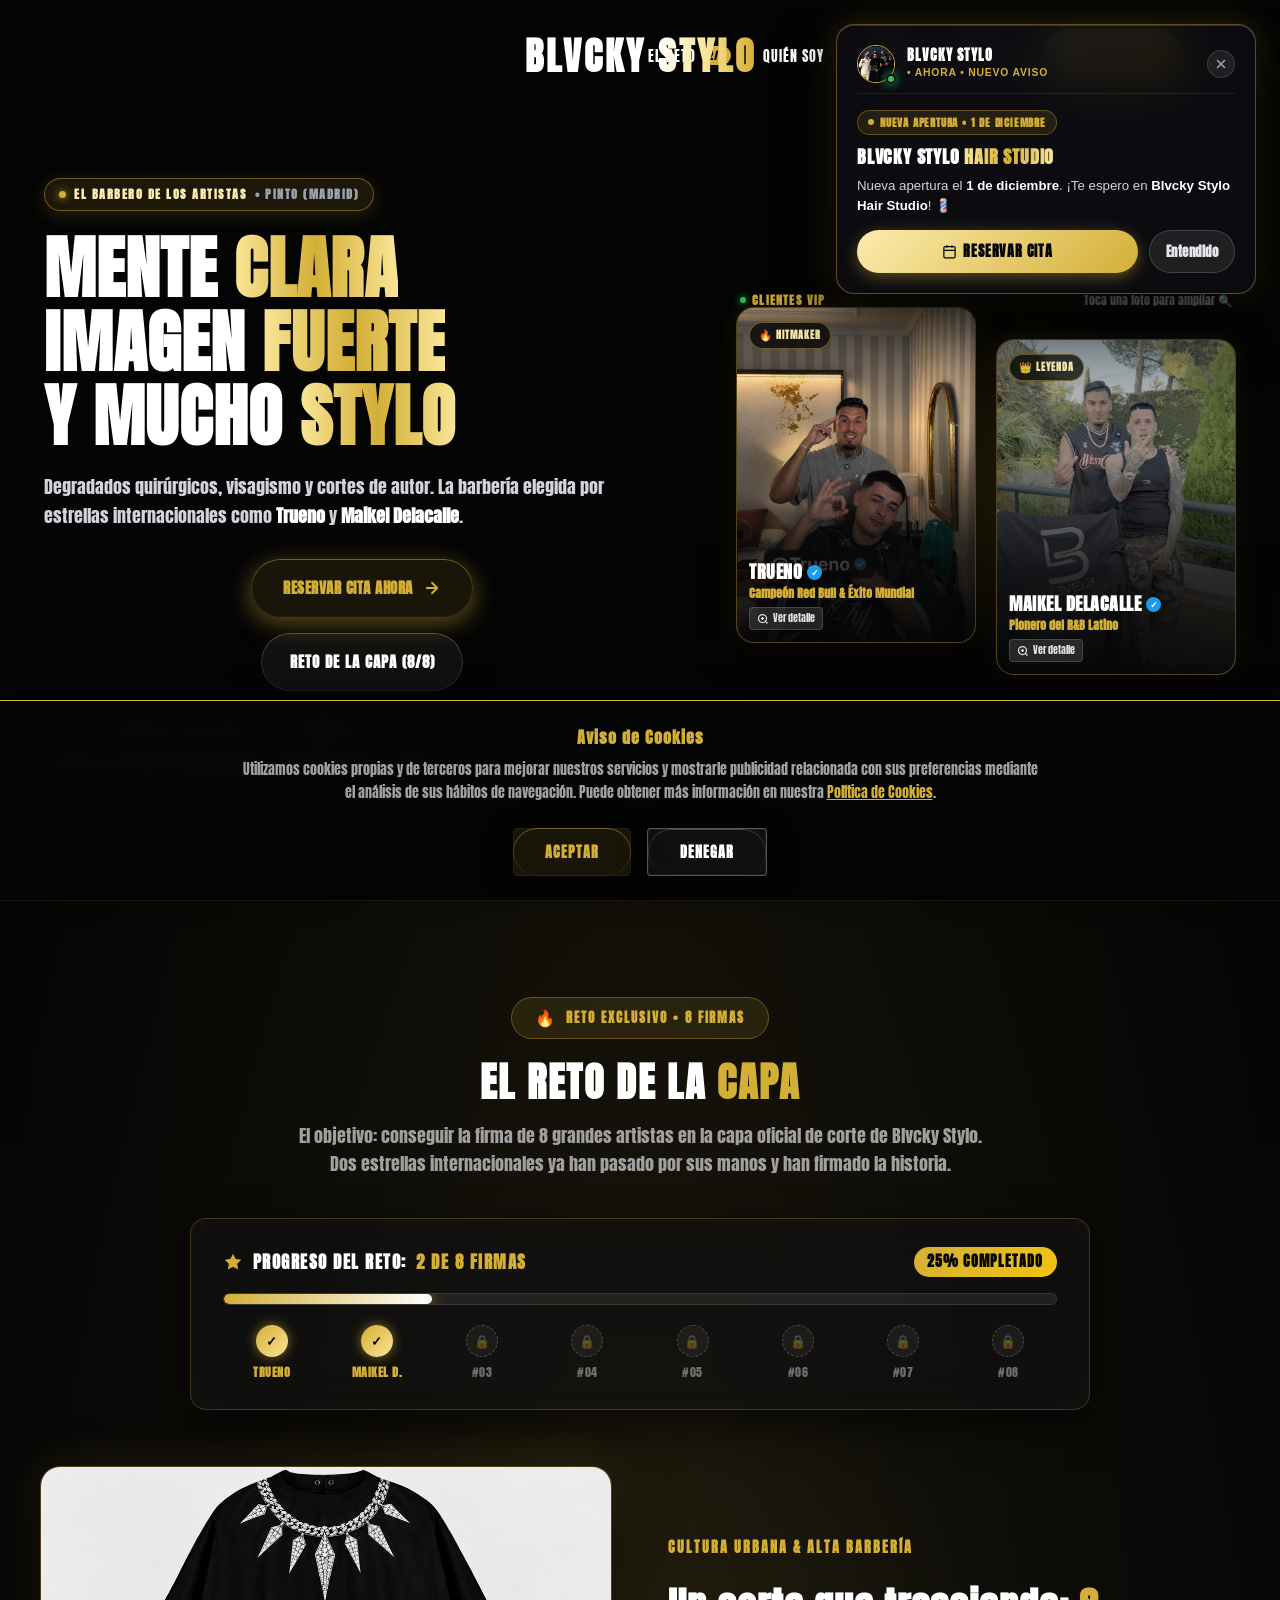
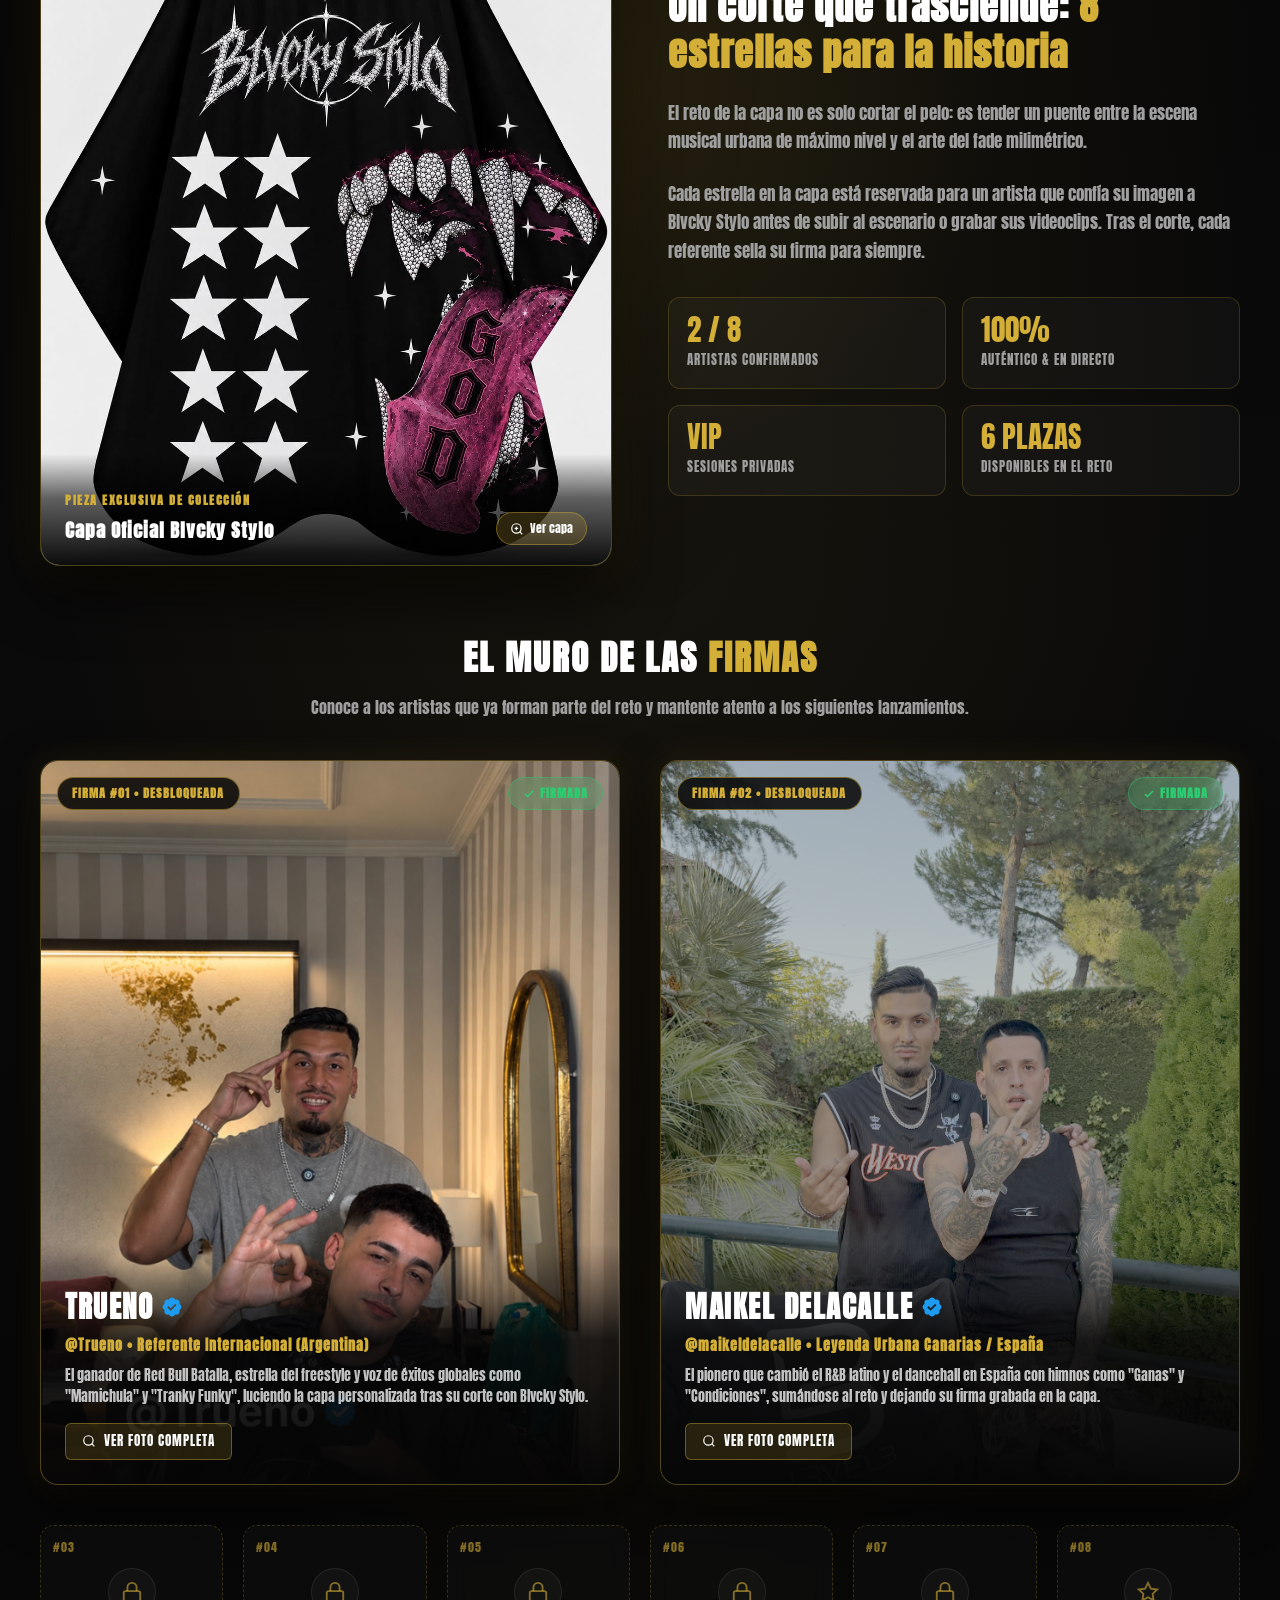
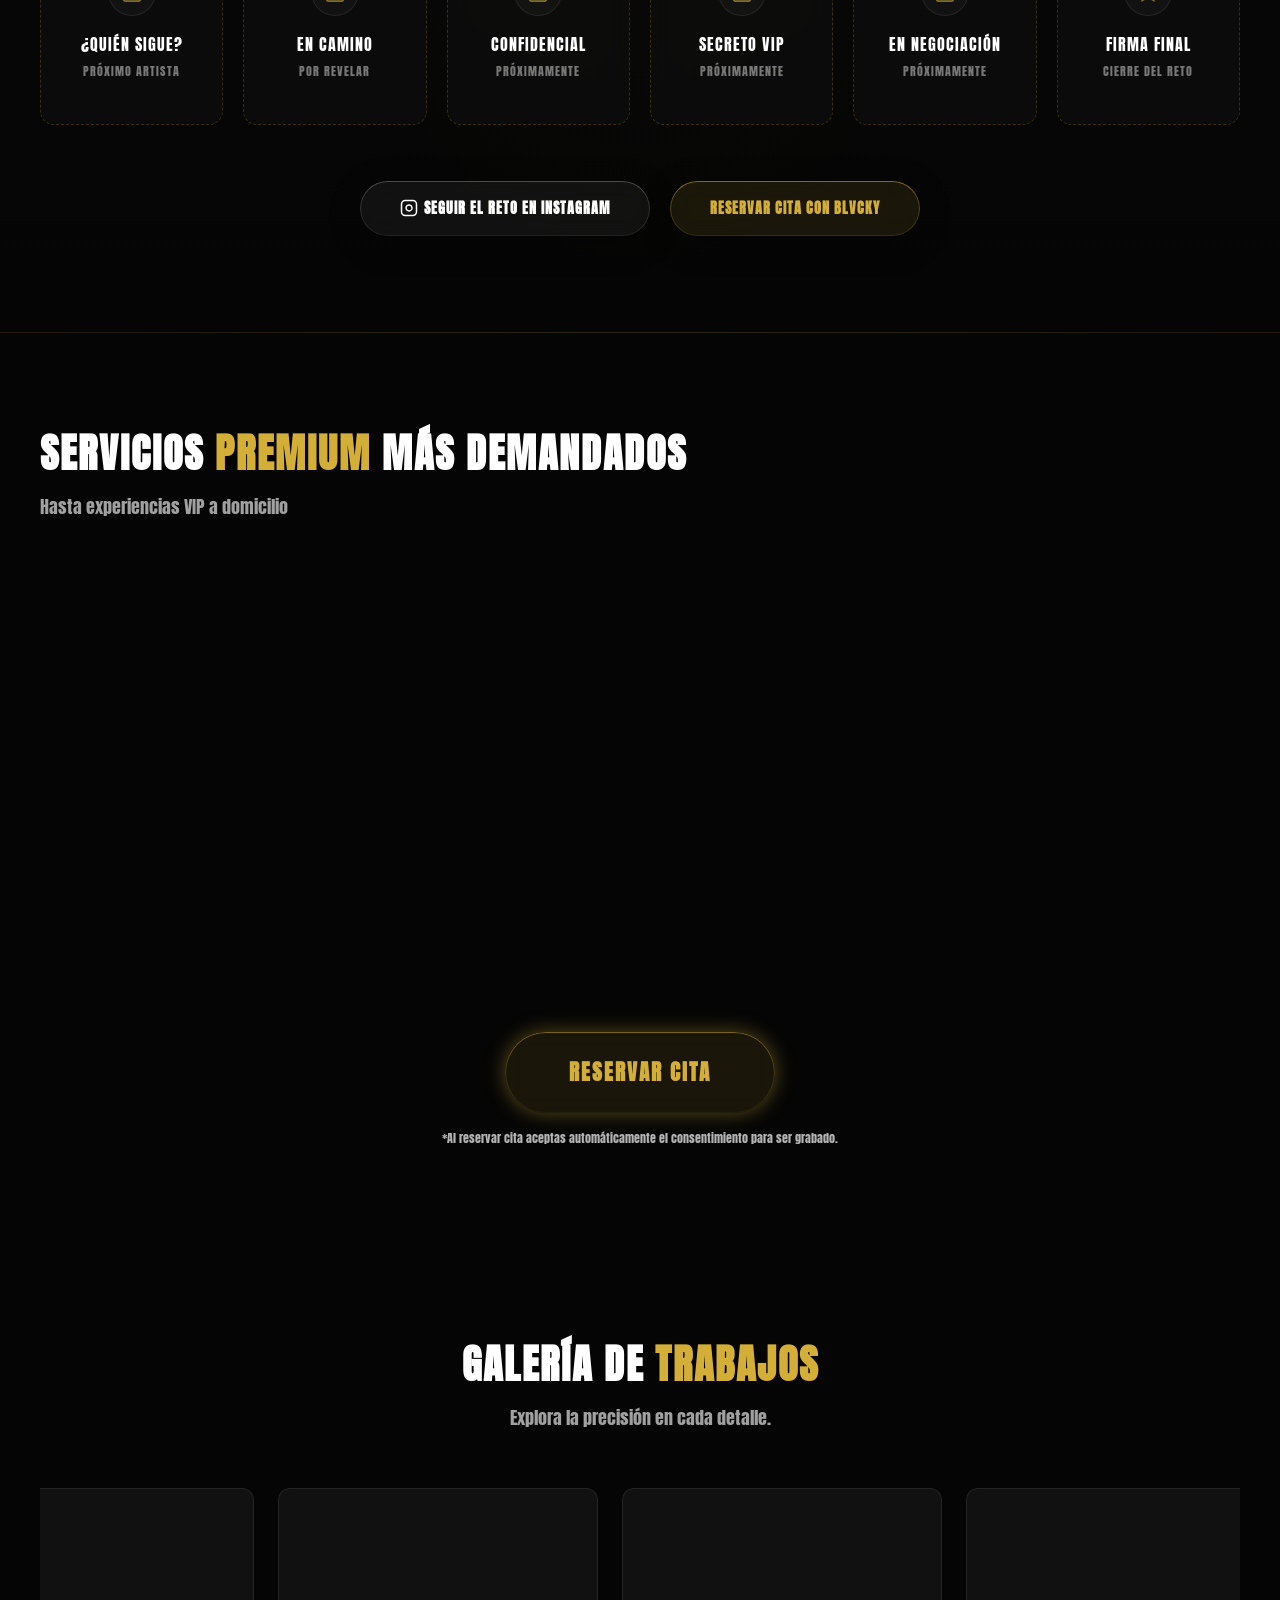
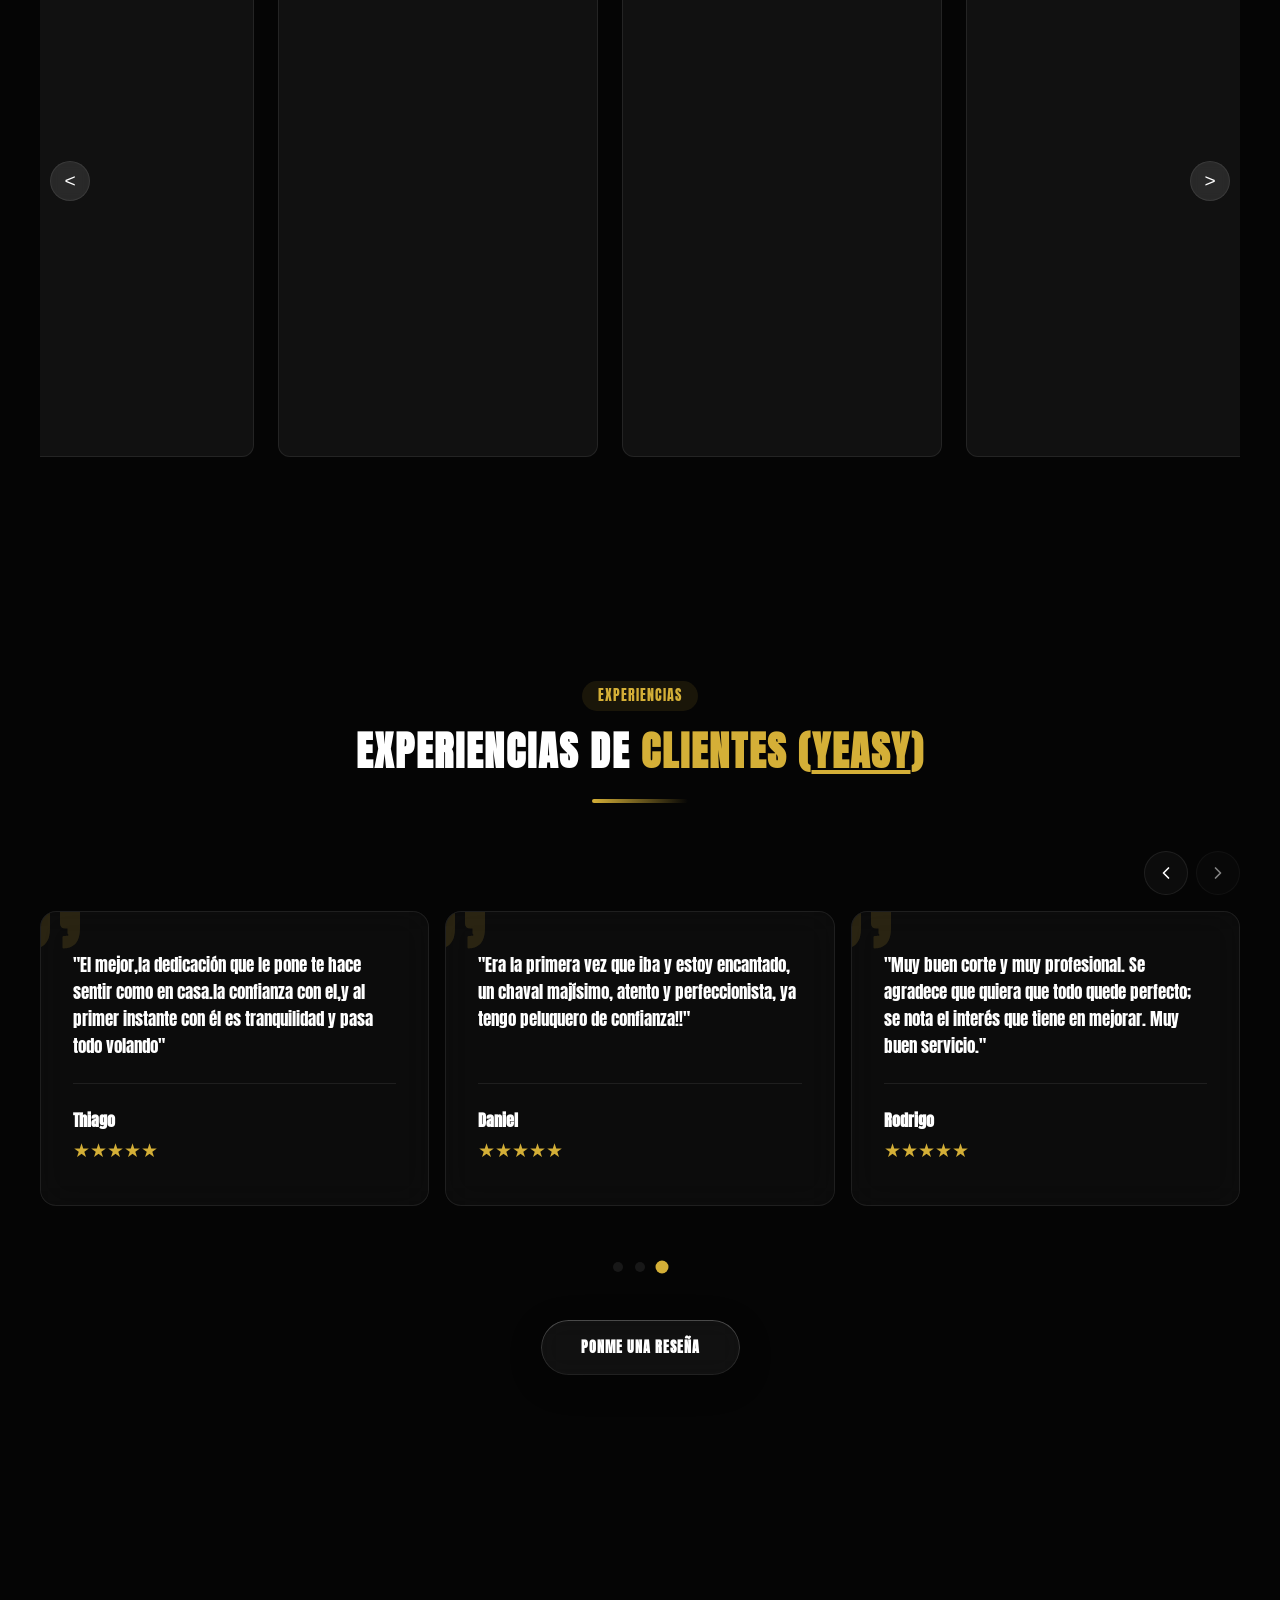
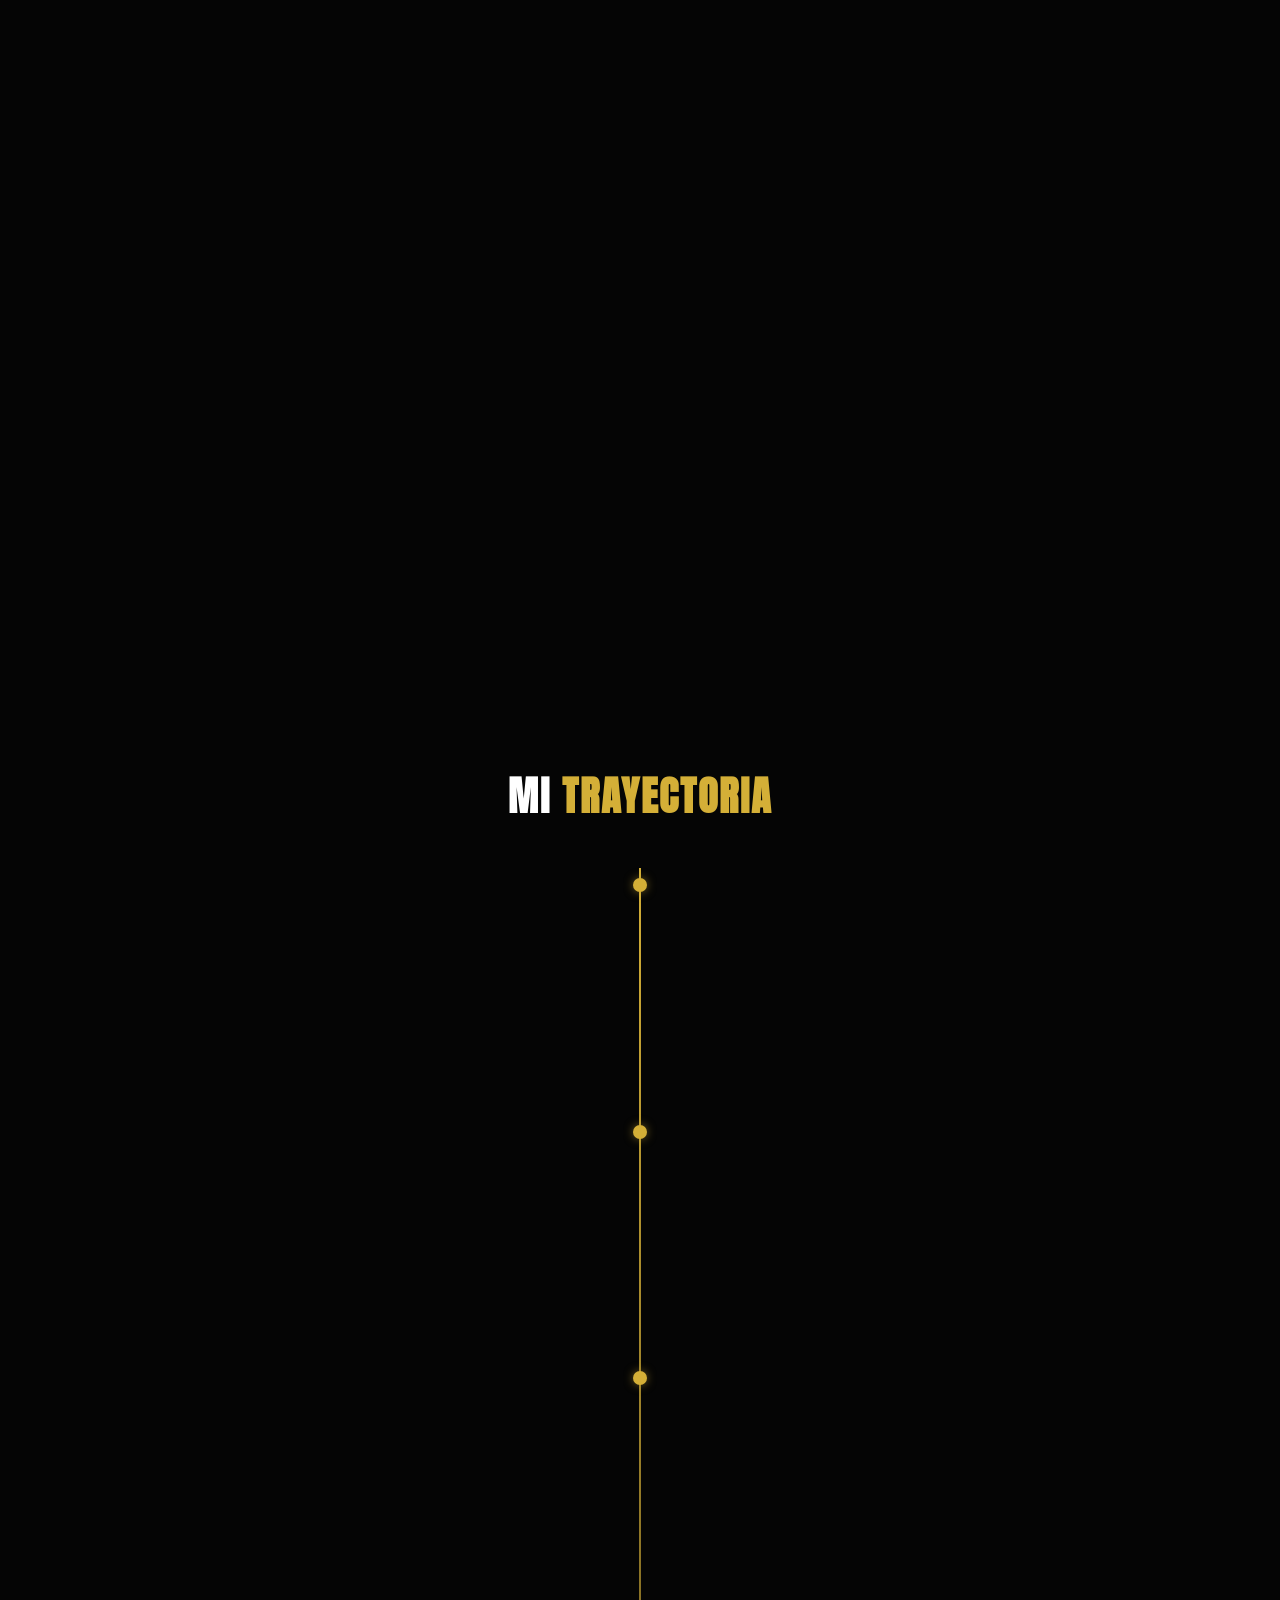
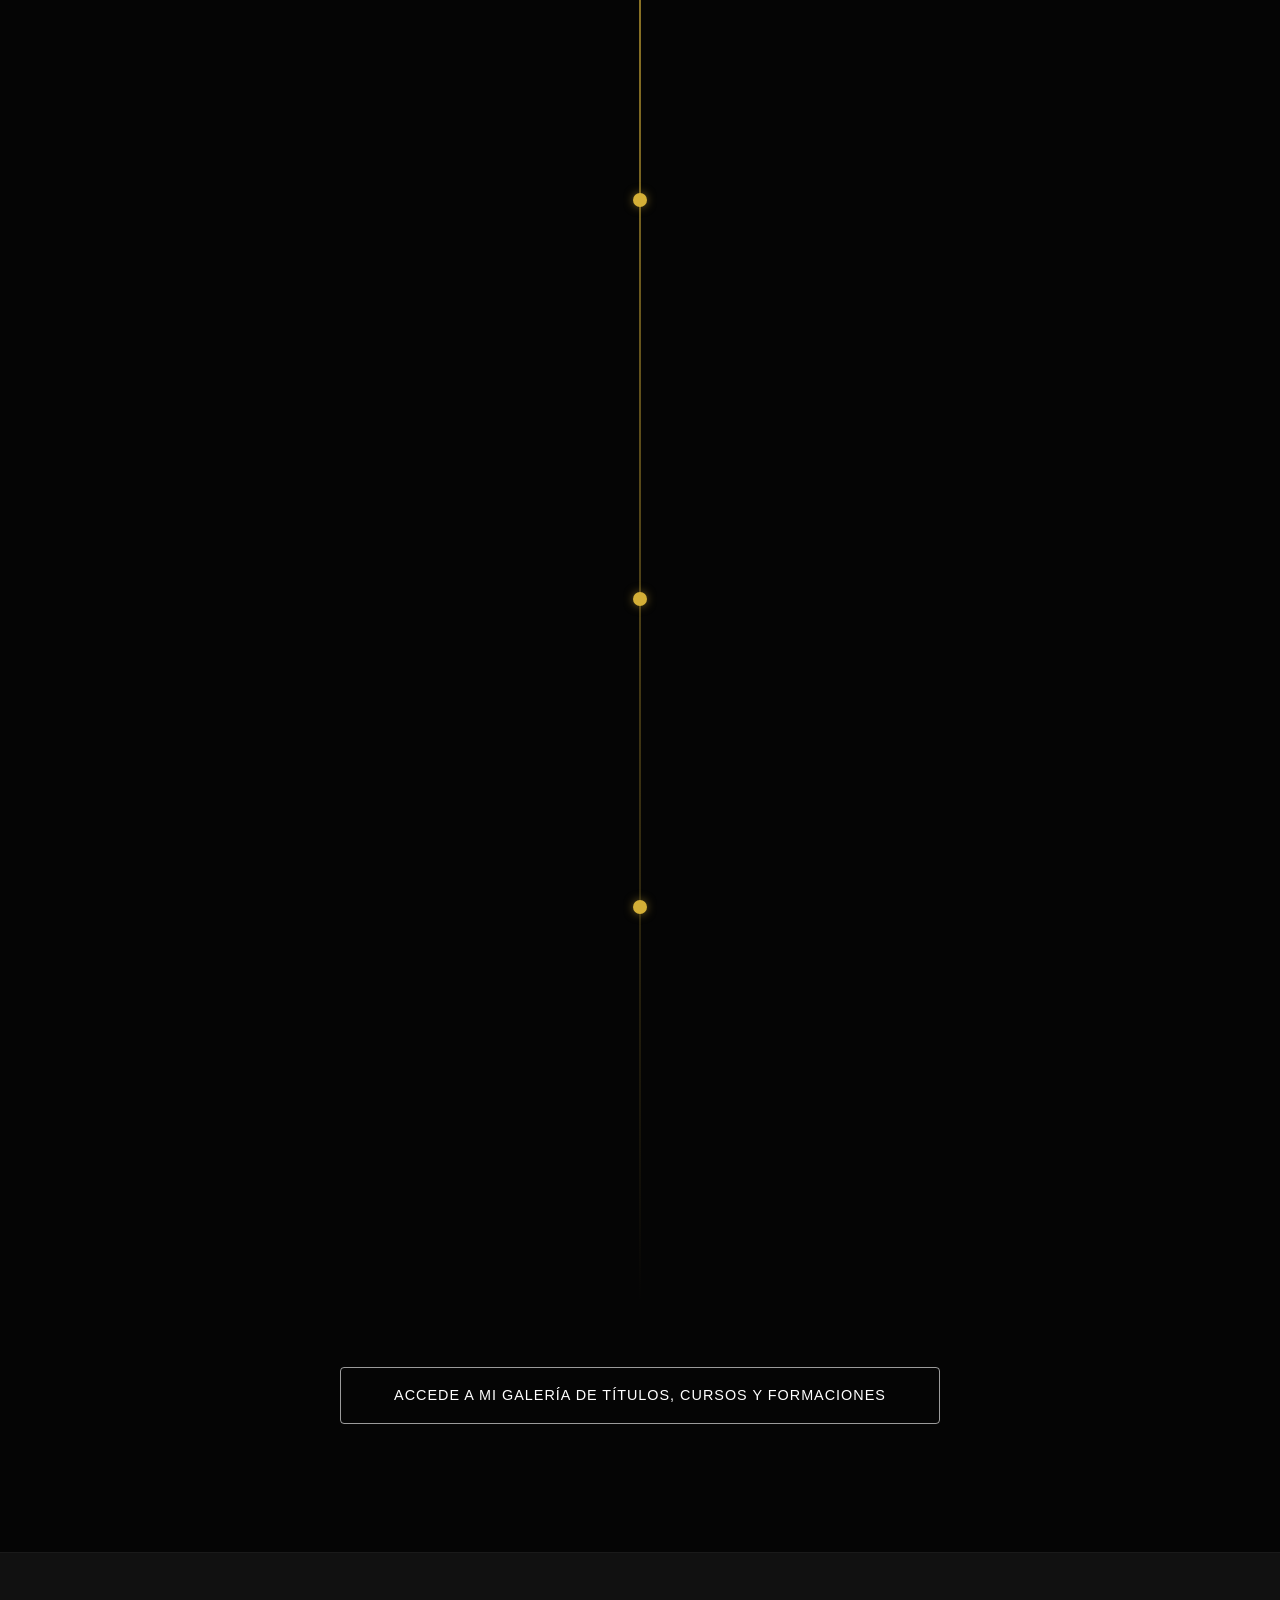
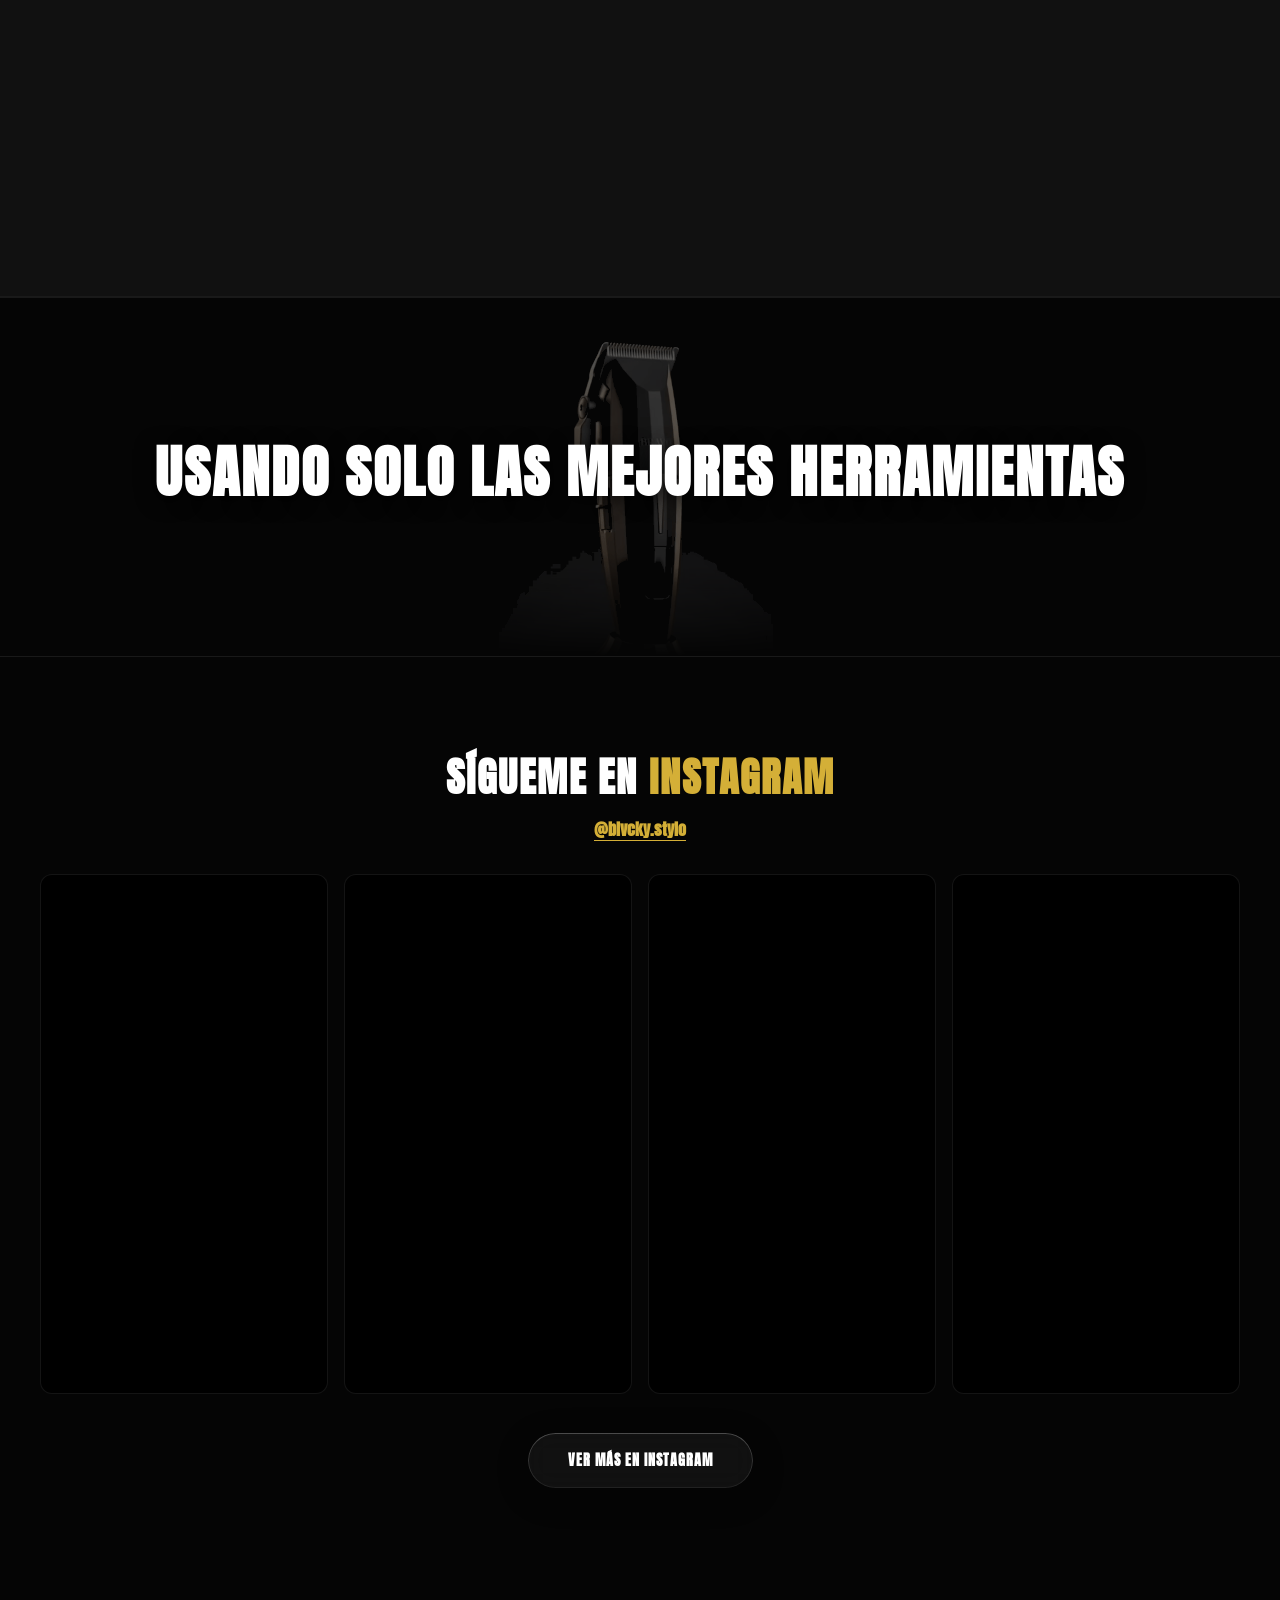
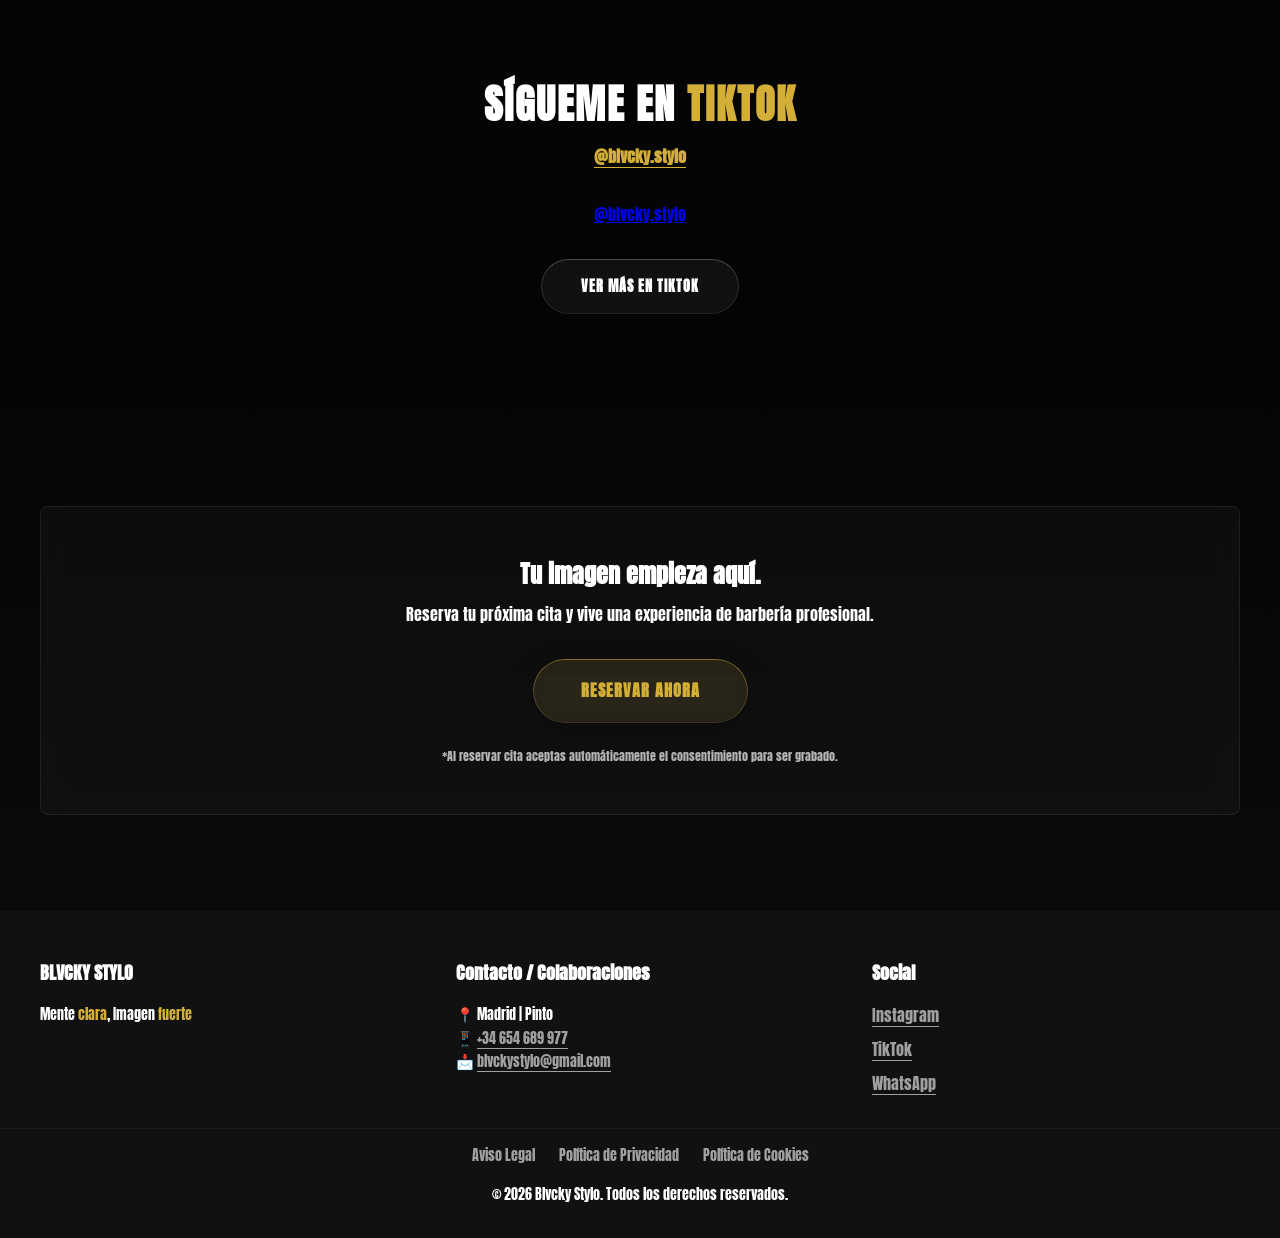
==== index.html @ ec388997 "ultmios cambios" ====
<!DOCTYPE html>
<html lang="es">

<head>
    <meta charset="UTF-8">
    <meta name="viewport" content="width=device-width, initial-scale=1.0">
    <title>Blvcky Stylo</title>
    <meta name="description"
        content="Professional barber specialized in fades, designs and modern barbering techniques. Precision, Style, Identity.">
    <!-- Google Fonts -->
    <link rel="preconnect" href="https://fonts.googleapis.com">
    <link rel="preconnect" href="https://fonts.gstatic.com" crossorigin>
    <link href="https://fonts.googleapis.com/css2?family=Anton&display=swap" rel="stylesheet">
    <link rel="stylesheet" href="assets/css/style.css?v=1.1">

    <!-- PWA Meta Tags -->
    <meta name="theme-color" content="#050505">
    <link rel="manifest" href="manifest.json">
    <link rel="apple-touch-icon" href="assets/images/portadadefinitiva.png">
</head>

<body>
    <!-- PESTAÑA DE NOTIFICACIÓN: NUEVA APERTURA BLVCKY STYLO HAIR STUDIO -->
    <aside id="aperturaNotifTab" class="apertura-notif-tab" aria-label="Aviso de nueva apertura" role="dialog">
        <div class="apertura-notif-card">
            <div class="apertura-notif-header">
                <div class="apertura-notif-brand">
                    <div class="apertura-notif-avatar-wrap">
                        <img src="assets/images/portadadefinitiva.png" alt="Blvcky Stylo" class="apertura-notif-avatar">
                        <span class="apertura-notif-status-dot"></span>
                    </div>
                    <div class="apertura-notif-sender-info">
                        <span class="apertura-notif-sender-name">BLVCKY STYLO</span>
                        <span class="apertura-notif-meta">• AHORA • NUEVO AVISO</span>
                    </div>
                </div>
                <button type="button" class="apertura-notif-close-btn" id="closeAperturaBtn" aria-label="Cerrar aviso">
                    <svg width="14" height="14" viewBox="0 0 24 24" fill="none" stroke="currentColor" stroke-width="2.5"
                        stroke-linecap="round" stroke-linejoin="round">
                        <line x1="18" y1="6" x2="6" y2="18"></line>
                        <line x1="6" y1="6" x2="18" y2="18"></line>
                    </svg>
                </button>
            </div>

            <div class="apertura-notif-body">
                <div class="apertura-notif-badge">
                    <span class="apertura-badge-dot"></span>
                    <span>NUEVA APERTURA • 1 DE DICIEMBRE</span>
                </div>
                <h3 class="apertura-notif-title">
                    BLVCKY STYLO <span class="gold-gradient-text">HAIR STUDIO</span>
                </h3>
                <p class="apertura-notif-desc">
                    Nueva apertura el <strong>1 de diciembre</strong>. ¡Te espero en <strong>Blvcky Stylo Hair Studio</strong>! 💈
                </p>
            </div>

            <div class="apertura-notif-actions">
                <a href="https://yeasy.io/commerce/52bcd32d-6062-48b1-949e-556baa88e068" target="_blank"
                    rel="noopener noreferrer" class="apertura-btn-primary">
                    <svg width="15" height="15" viewBox="0 0 24 24" fill="none" stroke="currentColor" stroke-width="2">
                        <rect x="3" y="4" width="18" height="18" rx="2" ry="2"></rect>
                        <line x1="16" y1="2" x2="16" y2="6"></line>
                        <line x1="8" y1="2" x2="8" y2="6"></line>
                        <line x1="3" y1="10" x2="21" y2="10"></line>
                    </svg>
                    <span>Reservar Cita</span>
                </a>
                <button type="button" class="apertura-btn-dismiss" id="dismissAperturaBtn">
                    Entendido
                </button>
            </div>
        </div>
    </aside>

    <!-- Botón discreto para volver a abrir la notificación si se cerró -->
    <button type="button" id="reopenAperturaBtn" class="apertura-launcher-pill"
        aria-label="Ver aviso de nueva apertura">
        <span>💈</span>
        <span>Apertura 1 Dic</span>
        <span class="ap-launcher-dot"></span>
    </button>


    <!-- PRELOADER -->
    <div id="preloader" class="preloader">
        <h1 class="preloader-text">
            <span>BLVCKY</span>
            <span class="gold-gradient-text">STYLO</span>
        </h1>
    </div>

    <!-- HEADER / NAVIGATION -->
    <header class="header">
        <div class="logo">BLVCKY <span class="white-gold-gradient-text">STYLO</span></div>
        <nav class="nav-links">
            <a href="#reto-capa" style="position: relative;">El Reto <span
                    style="font-size: 0.65rem; background: var(--gold); color: #000; padding: 2px 6px; border-radius: 10px; font-weight: 800; vertical-align: middle; margin-left: 2px;">2/8</span></a>
            <a href="#about">Quién Soy</a>
            <a href="#portfolio">Trabajos</a>
            <a href="#services">Servicios</a>
            <a href="https://yeasy.io/commerce/52bcd32d-6062-48b1-949e-556baa88e068" target="_blank"
                rel="noopener noreferrer" class="btn btn-header-reservar">Reservar</a>
        </nav>
        <button class="mobile-menu-btn" aria-label="Abrir menú">
            <span></span>
            <span></span>
        </button>
    </header>

    <!-- HERO SECTION -->
    <section class="hero" id="home">
        <!-- Background video with dark luxury vignette -->
        <div class="hero-bg">
            <video autoplay loop muted playsinline class="hero-video">
                <source src="assets/videos/reel1.mp4" type="video/mp4">
            </video>
            <div class="overlay"></div>
        </div>

        <div class="hero-content">
            <div class="hero-grid-split">
                <!-- Left Column: Copy, VIP Credibility & Actions -->
                <div class="hero-text-col">
                    <div class="hero-vip-badge fade-in-up">
                        <span class="hero-vip-dot"></span>
                        <span>EL BARBERO DE LOS ARTISTAS</span>
                        <span class="hero-vip-loc">• PINTO (MADRID)</span>
                    </div>

                    <h1 class="hero-title reveal-text">
                        MENTE <span class="gold-gradient-text">CLARA</span><br>
                        IMAGEN <span class="gold-gradient-text">FUERTE</span><br>
                        Y MUCHO <span class="gold-gradient-text">STYLO</span>
                    </h1>

                    <p class="hero-subtitle fade-in-up delay-1">
                        Degradados quirúrgicos, visagismo y cortes de autor. La barbería elegida por estrellas internacionales como <strong>Trueno</strong> y <strong>Maikel Delacalle</strong>.
                    </p>

                    <div class="hero-actions hero-split-actions fade-in-up delay-2">
                        <a href="https://yeasy.io/commerce/52bcd32d-6062-48b1-949e-556baa88e068" target="_blank"
                            rel="noopener noreferrer" class="btn btn-gold hero-btn-gold">
                            <span>Reservar Cita Ahora</span>
                            <svg width="18" height="18" viewBox="0 0 24 24" fill="none" stroke="currentColor" stroke-width="2.5" stroke-linecap="round" stroke-linejoin="round"><path d="M5 12h14M12 5l7 7-7 7"/></svg>
                        </a>
                        <a href="#reto-capa" class="btn btn-outline-white hero-btn-reto">
                            <span>Reto de la Capa (8/8)</span>
                        </a>
                    </div>

                    <div class="hero-trust-bar fade-in-up delay-3">
                        <div class="hero-trust-item">
                            <span class="hero-trust-stars">★★★★★</span>
                            <span><strong>5.0</strong> Yeasy (+500 reseñas)</span>
                        </div>
                        <span class="hero-trust-sep">•</span>
                        <div class="hero-trust-item">
                            <span class="hero-trust-icon">✂️</span>
                            <span><strong>+3.500</strong> Cortes</span>
                        </div>
                    </div>

                    <p class="consent-notice fade-in-up delay-3"
                        style="font-size: 0.72rem; opacity: 0.6; margin-top: 0.85rem; color: #fff;">
                        *Al reservar cita aceptas automáticamente el consentimiento para ser grabado.
                    </p>
                </div>

                <!-- Right Column: Visual Showcase (Trueno & Maikel Delacalle) -->
                <div class="hero-showcase-col fade-in-up delay-1">
                    <div class="hero-showcase-header">
                        <span class="hero-showcase-pill">
                            <span class="hero-live-dot"></span>
                            CLIENTES VIP
                        </span>
                        <span class="hero-showcase-hint">Toca una foto para ampliar 🔍</span>
                    </div>

                    <div class="hero-cards-grid">
                        <!-- Trueno Card -->
                        <div class="hero-celeb-card" data-lightbox-src="assets/images/truenoguapa.png"
                            data-lightbox-title="TRUENO × BLVCKY STYLO"
                            data-lightbox-sub="Corte degradado con textura para el rapero y estrella internacional Trueno.">
                            <img src="assets/images/trueno-hero.jpg" alt="Corte a Trueno por Blvcky Stylo" loading="eager" width="799" height="1200">
                            <div class="hero-celeb-overlay">
                                <div class="hero-celeb-top">
                                    <span class="hero-celeb-badge">🔥 HITMAKER</span>
                                </div>
                                <div class="hero-celeb-bottom">
                                    <div class="hero-celeb-name-row">
                                        <h3 class="hero-celeb-name">TRUENO</h3>
                                        <span class="hero-verified-icon" title="Artista Verificado">✓</span>
                                    </div>
                                    <p class="hero-celeb-tagline">Campeón Red Bull & Éxito Mundial</p>
                                    <div class="hero-celeb-zoom-hint">
                                        <svg width="12" height="12" viewBox="0 0 24 24" fill="none" stroke="currentColor" stroke-width="2.5"><circle cx="11" cy="11" r="8"></circle><line x1="21" y1="21" x2="16.65" y2="16.65"></line><line x1="11" y1="8" x2="11" y2="14"></line><line x1="8" y1="11" x2="14" y2="11"></line></svg>
                                        <span>Ver detalle</span>
                                    </div>
                                </div>
                            </div>
                        </div>

                        <!-- Maikel Delacalle Card -->
                        <div class="hero-celeb-card" data-lightbox-src="assets/images/maikel.png"
                            data-lightbox-title="MAIKEL DELACALLE × BLVCKY STYLO"
                            data-lightbox-sub="Fade quirúrgico y perfilado de barba para la leyenda urbana del R&B latino Maikel Delacalle.">
                            <img src="assets/images/maikel-hero.jpg" alt="Corte a Maikel Delacalle por Blvcky Stylo" loading="eager" width="675" height="1200">
                            <div class="hero-celeb-overlay">
                                <div class="hero-celeb-top">
                                    <span class="hero-celeb-badge">👑 LEYENDA</span>
                                </div>
                                <div class="hero-celeb-bottom">
                                    <div class="hero-celeb-name-row">
                                        <h3 class="hero-celeb-name">MAIKEL DELACALLE</h3>
                                        <span class="hero-verified-icon" title="Artista Verificado">✓</span>
                                    </div>
                                    <p class="hero-celeb-tagline">Pionero del R&B Latino</p>
                                    <div class="hero-celeb-zoom-hint">
                                        <svg width="12" height="12" viewBox="0 0 24 24" fill="none" stroke="currentColor" stroke-width="2.5"><circle cx="11" cy="11" r="8"></circle><line x1="21" y1="21" x2="16.65" y2="16.65"></line><line x1="11" y1="8" x2="11" y2="14"></line><line x1="8" y1="11" x2="14" y2="11"></line></svg>
                                        <span>Ver detalle</span>
                                    </div>
                                </div>
                            </div>
                        </div>
                    </div>
                </div>
            </div>
        </div>
    </section>

    <!-- RETO DE LA CAPA (8 FIRMAS) SECTION -->
    <section class="reto-section section-padding" id="reto-capa">
        <div class="reto-glow-bg"></div>

        <div class="container reto-container">
            <!-- Section Header -->
            <div class="section-header center scroll-reveal">
                <div class="reto-badge">
                    <span class="reto-badge-icon">🔥</span>
                    RETO EXCLUSIVO • 8 FIRMAS
                </div>
                <h2 class="section-title">EL RETO DE LA <span class="gold-text">CAPA</span></h2>
                <p class="section-subtitle">
                    El objetivo: conseguir la firma de 8 grandes artistas en la capa oficial de corte de Blvcky
                    Stylo.<br>
                    Dos estrellas internacionales ya han pasado por sus manos y han firmado la historia.
                </p>
            </div>

            <!-- Progress Tracker -->
            <div class="reto-progress-card scroll-reveal">
                <div class="reto-progress-header">
                    <h3 class="reto-progress-title">
                        <svg width="20" height="20" viewBox="0 0 24 24" fill="var(--gold)"
                            xmlns="http://www.w3.org/2000/svg">
                            <path
                                d="M12 2l3.09 6.26L22 9.27l-5 4.87 1.18 6.88L12 17.77l-6.18 3.25L7 14.14 2 9.27l6.91-1.01L12 2z" />
                        </svg>
                        PROGRESO DEL RETO: <span class="gold-text" style="font-weight: 700;">2 DE 8 FIRMAS</span>
                    </h3>
                    <span class="reto-progress-pct">25% COMPLETADO</span>
                </div>

                <div class="reto-progress-track">
                    <div class="reto-progress-fill"></div>
                </div>

                <!-- 8 Milestones row -->
                <div class="reto-milestones-row">
                    <div class="reto-milestone-node completed">
                        <div class="node-star">✓</div>
                        <span class="node-label">TRUENO</span>
                    </div>
                    <div class="reto-milestone-node completed">
                        <div class="node-star">✓</div>
                        <span class="node-label">MAIKEL D.</span>
                    </div>
                    <div class="reto-milestone-node locked">
                        <div class="node-star">🔒</div>
                        <span class="node-label">#03</span>
                    </div>
                    <div class="reto-milestone-node locked">
                        <div class="node-star">🔒</div>
                        <span class="node-label">#04</span>
                    </div>
                    <div class="reto-milestone-node locked">
                        <div class="node-star">🔒</div>
                        <span class="node-label">#05</span>
                    </div>
                    <div class="reto-milestone-node locked">
                        <div class="node-star">🔒</div>
                        <span class="node-label">#06</span>
                    </div>
                    <div class="reto-milestone-node locked">
                        <div class="node-star">🔒</div>
                        <span class="node-label">#07</span>
                    </div>
                    <div class="reto-milestone-node locked">
                        <div class="node-star">🔒</div>
                        <span class="node-label">#08</span>
                    </div>
                </div>
            </div>

            <!-- Two-Column Showcase: Cape Showcase + Story -->
            <div class="reto-showcase-row">
                <!-- Cape Showcase Card -->
                <div class="reto-cape-card scroll-reveal reveal-left" data-lightbox-src="assets/images/capablacky.jpeg"
                    data-lightbox-title="Capa Oficial Blvcky Stylo"
                    data-lightbox-sub="Diseño exclusivo con espacios para las firmas de los artistas">
                    <img src="assets/images/capablacky.jpeg" alt="Capa Oficial del Reto - Blvcky Stylo" loading="lazy">
                    <div class="reto-cape-overlay">
                        <div>
                            <span class="reto-cape-tag">Pieza Exclusiva de Colección</span>
                            <h3 class="reto-cape-title">Capa Oficial Blvcky Stylo</h3>
                        </div>
                        <span class="reto-zoom-hint">
                            <svg width="14" height="14" viewBox="0 0 24 24" fill="none" stroke="currentColor"
                                stroke-width="2">
                                <circle cx="11" cy="11" r="8"></circle>
                                <line x1="21" y1="21" x2="16.65" y2="16.65"></line>
                                <line x1="11" y1="8" x2="11" y2="14"></line>
                                <line x1="8" y1="11" x2="14" y2="11"></line>
                            </svg>
                            Ver capa
                        </span>
                    </div>
                </div>

                <!-- Story & Highlights Content -->
                <div class="reto-story-content scroll-reveal reveal-right">
                    <span class="reto-story-badge">Cultura Urbana & Alta Barbería</span>
                    <h3 class="reto-story-title">Un corte que trasciende: <span class="gold-text">8 estrellas para la
                            historia</span></h3>
                    <p class="reto-story-p">
                        El reto de la capa no es solo cortar el pelo: es tender un puente entre la escena musical urbana
                        de máximo nivel y el arte del fade milimétrico.
                    </p>
                    <p class="reto-story-p">
                        Cada estrella en la capa está reservada para un artista que confía su imagen a Blvcky Stylo
                        antes de subir al escenario o grabar sus videoclips. Tras el corte, cada referente sella su
                        firma para siempre.
                    </p>

                    <div class="reto-story-highlights">
                        <div class="reto-mini-stat">
                            <div class="reto-mini-stat-num">2 / 8</div>
                            <div class="reto-mini-stat-lbl">Artistas Confirmados</div>
                        </div>
                        <div class="reto-mini-stat">
                            <div class="reto-mini-stat-num">100%</div>
                            <div class="reto-mini-stat-lbl">Auténtico & En Directo</div>
                        </div>
                        <div class="reto-mini-stat">
                            <div class="reto-mini-stat-num">VIP</div>
                            <div class="reto-mini-stat-lbl">Sesiones Privadas</div>
                        </div>
                        <div class="reto-mini-stat">
                            <div class="reto-mini-stat-num">6 PLAZAS</div>
                            <div class="reto-mini-stat-lbl">Disponibles en el Reto</div>
                        </div>
                    </div>
                </div>
            </div>

            <!-- Wall of Signatures -->
            <div class="reto-wall-header scroll-reveal">
                <h3 class="reto-wall-title">El Muro de las <span class="gold-text">Firmas</span></h3>
                <p class="reto-wall-subtitle">Conoce a los artistas que ya forman parte del reto y mantente atento a los
                    siguientes lanzamientos.</p>
            </div>

            <!-- 2 Unlocked Artists (Featured) -->
            <div class="reto-unlocked-grid">
                <!-- Artist 1: TRUENO -->
                <div class="artist-card-unlocked scroll-reveal" data-lightbox-src="assets/images/truenoguapa.png"
                    data-lightbox-title="Trueno con Blvcky Stylo"
                    data-lightbox-sub="Firma #01 en la Capa Oficial del Reto">
                    <div class="artist-img-wrapper">
                        <img src="assets/images/truenoguapa.png" alt="Trueno con la capa de Blvcky Stylo"
                            loading="lazy">
                        <div class="artist-top-badge">Firma #01 • Desbloqueada</div>
                        <div class="artist-status-pill">
                            <svg width="12" height="12" viewBox="0 0 24 24" fill="none" stroke="currentColor"
                                stroke-width="3">
                                <polyline points="20 6 9 17 4 12"></polyline>
                            </svg>
                            FIRMADA
                        </div>
                        <div class="artist-card-info">
                            <div class="artist-name-row">
                                <h4 class="artist-name">TRUENO</h4>
                                <svg class="verified-icon" viewBox="0 0 24 24">
                                    <path
                                        d="M22.25 12c0-1.43-.88-2.67-2.19-3.34.46-1.39.2-2.9-.81-3.91s-2.52-1.27-3.91-.81c-.67-1.31-1.91-2.19-3.34-2.19s-2.67.88-3.33 2.19c-1.4-.46-2.91-.2-3.92.81s-1.26 2.52-.8 3.91c-1.31.67-2.2 1.91-2.2 3.34s.89 2.67 2.2 3.34c-.46 1.39-.21 2.9.8 3.91s2.52 1.26 3.91.81c.67 1.31 1.91 2.19 3.34 2.19s2.68-.88 3.34-2.19c1.39.45 2.9.2 3.91-.81s1.27-2.52.81-3.91c1.31-.67 2.19-1.91 2.19-3.34zm-11.71 4.2L6.8 12.46l1.41-1.42 2.33 2.33 4.99-4.99 1.41 1.42-6.4 6.4z" />
                                </svg>
                            </div>
                            <div class="artist-subtitle">@Trueno • Referente Internacional (Argentina)</div>
                            <p class="artist-desc">
                                El ganador de Red Bull Batalla, estrella del freestyle y voz de éxitos globales como
                                "Mamichula" y "Tranky Funky", luciendo la capa personalizada tras su corte con Blvcky
                                Stylo.
                            </p>
                            <span class="artist-view-btn">
                                <svg width="14" height="14" viewBox="0 0 24 24" fill="none" stroke="currentColor"
                                    stroke-width="2">
                                    <circle cx="11" cy="11" r="8"></circle>
                                    <line x1="21" y1="21" x2="16.65" y2="16.65"></line>
                                </svg>
                                Ver Foto Completa
                            </span>
                        </div>
                    </div>
                </div>

                <!-- Artist 2: MAIKEL DELACALLE -->
                <div class="artist-card-unlocked scroll-reveal delay-1" data-lightbox-src="assets/images/maikel.png"
                    data-lightbox-title="Maikel Delacalle con Blvcky Stylo"
                    data-lightbox-sub="Firma #02 en la Capa Oficial del Reto">
                    <div class="artist-img-wrapper">
                        <img src="assets/images/maikel.png" alt="Maikel Delacalle con Blvcky Stylo" loading="lazy">
                        <div class="artist-top-badge">Firma #02 • Desbloqueada</div>
                        <div class="artist-status-pill">
                            <svg width="12" height="12" viewBox="0 0 24 24" fill="none" stroke="currentColor"
                                stroke-width="3">
                                <polyline points="20 6 9 17 4 12"></polyline>
                            </svg>
                            FIRMADA
                        </div>
                        <div class="artist-card-info">
                            <div class="artist-name-row">
                                <h4 class="artist-name">MAIKEL DELACALLE</h4>
                                <svg class="verified-icon" viewBox="0 0 24 24">
                                    <path
                                        d="M22.25 12c0-1.43-.88-2.67-2.19-3.34.46-1.39.2-2.9-.81-3.91s-2.52-1.27-3.91-.81c-.67-1.31-1.91-2.19-3.34-2.19s-2.67.88-3.33 2.19c-1.4-.46-2.91-.2-3.92.81s-1.26 2.52-.8 3.91c-1.31.67-2.2 1.91-2.2 3.34s.89 2.67 2.2 3.34c-.46 1.39-.21 2.9.8 3.91s2.52 1.26 3.91.81c.67 1.31 1.91 2.19 3.34 2.19s2.68-.88 3.34-2.19c1.39.45 2.9.2 3.91-.81s1.27-2.52.81-3.91c1.31-.67 2.19-1.91 2.19-3.34zm-11.71 4.2L6.8 12.46l1.41-1.42 2.33 2.33 4.99-4.99 1.41 1.42-6.4 6.4z" />
                                </svg>
                            </div>
                            <div class="artist-subtitle">@maikeldelacalle • Leyenda Urbana Canarias / España</div>
                            <p class="artist-desc">
                                El pionero que cambió el R&B latino y el dancehall en España con himnos como "Ganas" y
                                "Condiciones", sumándose al reto y dejando su firma grabada en la capa.
                            </p>
                            <span class="artist-view-btn">
                                <svg width="14" height="14" viewBox="0 0 24 24" fill="none" stroke="currentColor"
                                    stroke-width="2">
                                    <circle cx="11" cy="11" r="8"></circle>
                                    <line x1="21" y1="21" x2="16.65" y2="16.65"></line>
                                </svg>
                                Ver Foto Completa
                            </span>
                        </div>
                    </div>
                </div>
            </div>

            <!-- Remaining 6 Locked Mystery Slots -->
            <div class="reto-locked-grid scroll-reveal delay-2">
                <!-- Slot 3 -->
                <div class="artist-card-locked">
                    <span class="locked-number">#03</span>
                    <div class="locked-icon-wrap">
                        <svg width="22" height="22" viewBox="0 0 24 24" fill="none" stroke="currentColor"
                            stroke-width="2">
                            <rect x="3" y="11" width="18" height="11" rx="2" ry="2"></rect>
                            <path d="M7 11V7a5 5 0 0 1 10 0v4"></path>
                        </svg>
                    </div>
                    <div class="locked-title">¿QUIÉN SIGUE?</div>
                    <div class="locked-sub">Próximo Artista</div>
                </div>

                <!-- Slot 4 -->
                <div class="artist-card-locked">
                    <span class="locked-number">#04</span>
                    <div class="locked-icon-wrap">
                        <svg width="22" height="22" viewBox="0 0 24 24" fill="none" stroke="currentColor"
                            stroke-width="2">
                            <rect x="3" y="11" width="18" height="11" rx="2" ry="2"></rect>
                            <path d="M7 11V7a5 5 0 0 1 10 0v4"></path>
                        </svg>
                    </div>
                    <div class="locked-title">EN CAMINO</div>
                    <div class="locked-sub">Por Revelar</div>
                </div>

                <!-- Slot 5 -->
                <div class="artist-card-locked">
                    <span class="locked-number">#05</span>
                    <div class="locked-icon-wrap">
                        <svg width="22" height="22" viewBox="0 0 24 24" fill="none" stroke="currentColor"
                            stroke-width="2">
                            <rect x="3" y="11" width="18" height="11" rx="2" ry="2"></rect>
                            <path d="M7 11V7a5 5 0 0 1 10 0v4"></path>
                        </svg>
                    </div>
                    <div class="locked-title">CONFIDENCIAL</div>
                    <div class="locked-sub">Próximamente</div>
                </div>

                <!-- Slot 6 -->
                <div class="artist-card-locked">
                    <span class="locked-number">#06</span>
                    <div class="locked-icon-wrap">
                        <svg width="22" height="22" viewBox="0 0 24 24" fill="none" stroke="currentColor"
                            stroke-width="2">
                            <rect x="3" y="11" width="18" height="11" rx="2" ry="2"></rect>
                            <path d="M7 11V7a5 5 0 0 1 10 0v4"></path>
                        </svg>
                    </div>
                    <div class="locked-title">SECRETO VIP</div>
                    <div class="locked-sub">Próximamente</div>
                </div>

                <!-- Slot 7 -->
                <div class="artist-card-locked">
                    <span class="locked-number">#07</span>
                    <div class="locked-icon-wrap">
                        <svg width="22" height="22" viewBox="0 0 24 24" fill="none" stroke="currentColor"
                            stroke-width="2">
                            <rect x="3" y="11" width="18" height="11" rx="2" ry="2"></rect>
                            <path d="M7 11V7a5 5 0 0 1 10 0v4"></path>
                        </svg>
                    </div>
                    <div class="locked-title">EN NEGOCIACIÓN</div>
                    <div class="locked-sub">Próximamente</div>
                </div>

                <!-- Slot 8 -->
                <div class="artist-card-locked">
                    <span class="locked-number">#08</span>
                    <div class="locked-icon-wrap">
                        <svg width="22" height="22" viewBox="0 0 24 24" fill="none" stroke="currentColor"
                            stroke-width="2">
                            <path
                                d="M12 2l3.09 6.26L22 9.27l-5 4.87 1.18 6.88L12 17.77l-6.18 3.25L7 14.14 2 9.27l6.91-1.01L12 2z">
                            </path>
                        </svg>
                    </div>
                    <div class="locked-title">FIRMA FINAL</div>
                    <div class="locked-sub">Cierre del Reto</div>
                </div>
            </div>

            <!-- Action buttons -->
            <div class="reto-actions-bar scroll-reveal delay-3">
                <a href="https://www.instagram.com/blvcky.stylo/" target="_blank" rel="noopener noreferrer"
                    class="btn btn-outline-white">
                    <svg width="18" height="18" viewBox="0 0 24 24" fill="none" stroke="currentColor" stroke-width="2"
                        style="vertical-align: middle; margin-right: 6px;">
                        <rect x="2" y="2" width="20" height="20" rx="5" ry="5"></rect>
                        <path d="M16 11.37A4 4 0 1 1 12.63 8 4 4 0 0 1 16 11.37z"></path>
                        <line x1="17.5" y1="6.5" x2="17.51" y2="6.5"></line>
                    </svg>
                    Seguir el Reto en Instagram
                </a>
                <a href="https://yeasy.io/commerce/52bcd32d-6062-48b1-949e-556baa88e068" target="_blank"
                    rel="noopener noreferrer" class="btn btn-gold">
                    Reservar Cita con Blvcky
                </a>
            </div>
        </div>
    </section>

    <!-- LIGHTBOX MODAL -->
    <div id="reto-lightbox" class="reto-lightbox" role="dialog" aria-modal="true" aria-label="Vista previa de imagen">
        <div class="lightbox-content-box">
            <button id="lightbox-close" class="lightbox-close-btn" aria-label="Cerrar">&times;</button>
            <img id="lightbox-img" class="lightbox-img" src="" alt="Vista previa">
            <h4 id="lightbox-title" class="lightbox-caption"></h4>
            <p id="lightbox-sub" class="lightbox-subcaption"></p>
        </div>
    </div>

    <!-- SERVICES SECTION -->
    <section class="services section-padding" id="services">
        <div class="container">
            <div class="section-header">
                <h2 class="section-title">Servicios <span class="gold-text">Premium</span> MÁS DEMANDADOS</h2>
                <p class="section-subtitle">Hasta experiencias VIP a domicilio</p>
            </div>

            <div class="services-grid">
                <a href="https://yeasy.io/commerce/52bcd32d-6062-48b1-949e-556baa88e068" target="_blank"
                    rel="noopener noreferrer" class="service-card glass-card hover-glow scroll-reveal"
                    style="text-decoration: none; cursor: pointer;">
                    <div class="service-icon">
                        <svg xmlns="http://www.w3.org/2000/svg" viewBox="0 0 24 24" fill="none" stroke="currentColor"
                            stroke-width="1.5" stroke-linecap="round" stroke-linejoin="round" class="service-svg">
                            <circle cx="6" cy="6" r="3"></circle>
                            <circle cx="6" cy="18" r="3"></circle>
                            <line x1="20" y1="4" x2="8.12" y2="15.88"></line>
                            <line x1="14.47" y1="14.48" x2="20" y2="20"></line>
                            <line x1="8.12" y1="8.12" x2="12" y2="12"></line>
                        </svg>
                    </div>
                    <h3 class="service-title">CORTE DE BLVCKY</h3>
                    <p class="service-desc">Incluye peinado y (+1€) cejas</p>
                </a>
                <a href="https://yeasy.io/commerce/52bcd32d-6062-48b1-949e-556baa88e068" target="_blank"
                    rel="noopener noreferrer" class="service-card glass-card hover-glow scroll-reveal delay-1"
                    style="text-decoration: none; cursor: pointer;">
                    <div class="service-icon">
                        <svg xmlns="http://www.w3.org/2000/svg" viewBox="0 0 24 24" fill="none" stroke="currentColor"
                            stroke-width="1.5" stroke-linecap="round" stroke-linejoin="round" class="service-svg">
                            <circle cx="12" cy="12" r="10"></circle>
                            <circle cx="12" cy="12" r="6"></circle>
                            <circle cx="12" cy="12" r="2"></circle>
                        </svg>
                    </div>
                    <h3 class="service-title">CORTE Y PERILLA / BARBA</h3>
                    <p class="service-desc">El servicio completo de corte junto con una perfilación y diseño de cejas.
                    </p>
                </a>

                <a href="https://yeasy.io/commerce/52bcd32d-6062-48b1-949e-556baa88e068" target="_blank"
                    rel="noopener noreferrer" class="service-card glass-card hover-glow scroll-reveal delay-2"
                    style="text-decoration: none; cursor: pointer;">
                    <div class="service-icon">
                        <svg xmlns="http://www.w3.org/2000/svg" viewBox="0 0 24 24" fill="none" stroke="currentColor"
                            stroke-width="1.5" stroke-linecap="round" stroke-linejoin="round" class="service-svg">
                            <path
                                d="m12 3-1.912 5.813a2 2 0 0 1-1.275 1.275L3 12l5.813 1.912a2 2 0 0 1 1.275 1.275L12 21l1.912-5.813a2 2 0 0 1 1.275-1.275L21 12l-5.813-1.912a2 2 0 0 1-1.275-1.275L12 3Z">
                            </path>
                            <path d="M5 3v4"></path>
                            <path d="M19 17v4"></path>
                            <path d="M3 5h4"></path>
                            <path d="M17 19h4"></path>
                        </svg>
                    </div>
                    <h3 class="service-title">CORTE KEVIN BLENDS</h3>
                    <p class="service-desc">Corta Kevin ACNIEL, está siendo formado actualmente en el curso de
                        iniciación, tiene nivel suficiente como para hacer un buen corte.</p>
                </a>

                <a href="https://yeasy.io/commerce/52bcd32d-6062-48b1-949e-556baa88e068" target="_blank"
                    rel="noopener noreferrer" class="service-card glass-card hover-glow scroll-reveal delay-3"
                    style="text-decoration: none; cursor: pointer;">
                    <div class="service-icon">
                        <svg xmlns="http://www.w3.org/2000/svg" viewBox="0 0 24 24" fill="none" stroke="currentColor"
                            stroke-width="1.5" stroke-linecap="round" stroke-linejoin="round" class="service-svg">
                            <path d="m2 4 3 12h14l3-12-6 7-4-7-4 7-6-7zm3 16h14"></path>
                        </svg>
                    </div>
                    <h3 class="service-title">SEVICIO V.I.P </h3>
                    <p class="service-desc">Iré a tu domicilio, hotel , hostal o apartamento para asesorarte y poder
                        sacar tu mejor versión. Con este servicio te haré el corte de pelo, junto a barba (si es
                        necesario), aplicación de pigmento (si es necesario) y un cuidado facial personalizado.</p>
                </a>
            </div>

            <div class="services-action" style="margin-top: 4rem; text-align: center;">
                <a href="https://yeasy.io/commerce/52bcd32d-6062-48b1-949e-556baa88e068" target="_blank"
                    rel="noopener noreferrer" class="btn btn-gold btn-mega">Reservar cita</a>
                <p class="consent-notice" style="font-size: 0.75rem; opacity: 0.7; margin-top: 1rem; color: #fff;">*Al
                    reservar cita aceptas automáticamente el consentimiento para ser grabado.</p>
            </div>
        </div>
    </section>

    <!-- PORTFOLIO SECTION -->
    <section class="portfolio section-padding" id="portfolio">
        <div class="container">
            <div class="section-header center">
                <h2 class="section-title">Galería de <span class="gold-text">Trabajos</span></h2>
                <p class="section-subtitle">Explora la precisión en cada detalle.</p>
            </div>

            <div class="video-carousel-container">
                <button class="carousel-btn prev-btn" aria-label="Previous">&lt;</button>
                <div class="video-carousel-track">
                    <!-- Video Cards -->
                    <div class="carousel-card">
                        <video autoplay loop muted playsinline class="portfolio-video">
                            <source src="assets/videos/Reels%201.mp4" type="video/mp4">
                        </video>
                        <div class="card-overlay">
                            <h4>Mid fade</h4>
                            <p>Precisión en el diseño</p>
                        </div>
                    </div>
                    <div class="carousel-card">
                        <video autoplay loop muted playsinline class="portfolio-video">
                            <source src="assets/videos/reels%202.mp4" type="video/mp4">
                        </video>
                        <div class="card-overlay">
                            <h4>Mullet</h4>
                            <p>Degradado</p>
                        </div>
                    </div>
                    <div class="carousel-card">
                        <video autoplay loop muted playsinline class="portfolio-video">
                            <source src="assets/videos/reels%203.mp4" type="video/mp4">
                        </video>
                        <div class="card-overlay">
                            <h4>Mohi-taper</h4>
                            <p>Precisión</p>
                        </div>
                    </div>
                    <div class="carousel-card">
                        <video autoplay loop muted playsinline class="portfolio-video">
                            <source src="assets/videos/reels%204.mp4" type="video/mp4">
                        </video>
                        <div class="card-overlay">
                            <h4>Mohi-taper</h4>
                            <p>Alineación perfecta</p>
                        </div>
                    </div>
                    <div class="carousel-card">
                        <video autoplay loop muted playsinline class="portfolio-video">
                            <source src="assets/videos/reels%205.mp4" type="video/mp4">
                        </video>
                        <div class="card-overlay">
                            <h4>Taper fade</h4>
                            <p>El MÁS pedido</p>
                        </div>
                    </div>
                </div>
                <button class="carousel-btn next-btn" aria-label="Next">&gt;</button>
            </div>
        </div>
    </section>

    <!-- TESTIMONIALS SECTION -->
    <section class="testimonials section-padding relative" id="testimonials">
        <div class="container relative z-10">
            <div class="section-header center" style="margin-bottom: 3rem;">
                <span class="badge"
                    style="display: inline-block; padding: 0.25rem 1rem; border-radius: 999px; background: rgba(212, 175, 55, 0.1); color: var(--gold); font-size: 0.85rem; text-transform: uppercase; letter-spacing: 1px; margin-bottom: 1rem;">Experiencias</span>
                <h2 class="section-title">Experiencias de <span class="gold-text">Clientes (<a
                            href="https://yeasy.io/commerce/52bcd32d-6062-48b1-949e-556baa88e068" target="_blank"
                            rel="noopener noreferrer" style="color: inherit; text-decoration: underline;">YEASY</a>)
                    </span></h2>
                <div class="header-line"
                    style="margin: 1.5rem auto 0; width: 6rem; height: 4px; background: linear-gradient(to right, var(--gold), transparent); border-radius: 2px;">
                </div>
            </div>

            <div class="testimonial-slider-container relative" id="testimonialContainer">
                <div class="slider-controls-top"
                    style="display: flex; justify-content: flex-end; gap: 0.5rem; margin-bottom: 1rem;">
                    <button class="slider-btn prev-btn" aria-label="Previous review">
                        <svg xmlns="http://www.w3.org/2000/svg" width="20" height="20" viewBox="0 0 24 24" fill="none"
                            stroke="currentColor" stroke-width="2" stroke-linecap="round" stroke-linejoin="round">
                            <path d="m15 18-6-6 6-6" />
                        </svg>
                    </button>
                    <button class="slider-btn next-btn" aria-label="Next review">
                        <svg xmlns="http://www.w3.org/2000/svg" width="20" height="20" viewBox="0 0 24 24" fill="none"
                            stroke="currentColor" stroke-width="2" stroke-linecap="round" stroke-linejoin="round">
                            <path d="m9 18 6-6-6-6" />
                        </svg>
                    </button>
                </div>

                <div class="testimonial-track" id="testimonialTrack">
                    <!-- Reseña 1 -->
                    <div class="testimonial-slide">
                        <div class="testimonial-card glass-card hover-glow">
                            <div class="quote-icon"
                                style="position: absolute; top: -1rem; left: -1rem; opacity: 0.15; pointer-events: none;">
                                <svg xmlns="http://www.w3.org/2000/svg" width="60" height="60" viewBox="0 0 24 24"
                                    fill="var(--gold)">
                                    <path
                                        d="M3 21c3 0 7-1 7-8V5c0-1.25-.756-2.017-2-2H4c-1.25 0-2 .75-2 1.972V11c0 1.25.75 2 2 2 1 0 1 0 1 1v1c0 1-1 2-2 2s-1 .008-1 1.031V20c0 1 0 1 1 1z" />
                                    <path
                                        d="M15 21c3 0 7-1 7-8V5c0-1.25-.757-2.017-2-2h-4c-1.25 0-2 .75-2 1.972V11c0 1.25.75 2 2 2h.999v2C17.999 16 17 16 16 16s-1 .008-1 1.031V20c0 1 0 1 1 1z" />
                                </svg>
                            </div>
                            <div class="testimonial-content">
                                <p class="review-text">"el mejor en lo suyo, llevo yendo con él desde sus inicios y cada
                                    día está más cerca de cumplir sus sueños, es trabajador, humilde y ambicioso."</p>
                                <div class="testimonial-author">
                                    <div class="author-info">
                                        <h4 class="client-name">Alberto</h4>
                                        <div class="stars" style="margin-bottom:0;">★★★★★</div>
                                    </div>
                                </div>
                            </div>
                        </div>
                    </div>
                    <!-- Reseña 2 -->
                    <div class="testimonial-slide">
                        <div class="testimonial-card glass-card hover-glow">
                            <div class="quote-icon"
                                style="position: absolute; top: -1rem; left: -1rem; opacity: 0.15; pointer-events: none;">
                                <svg xmlns="http://www.w3.org/2000/svg" width="60" height="60" viewBox="0 0 24 24"
                                    fill="var(--gold)">
                                    <path
                                        d="M3 21c3 0 7-1 7-8V5c0-1.25-.756-2.017-2-2H4c-1.25 0-2 .75-2 1.972V11c0 1.25.75 2 2 2 1 0 1 0 1 1v1c0 1-1 2-2 2s-1 .008-1 1.031V20c0 1 0 1 1 1z" />
                                    <path
                                        d="M15 21c3 0 7-1 7-8V5c0-1.25-.757-2.017-2-2h-4c-1.25 0-2 .75-2 1.972V11c0 1.25.75 2 2 2h.999v2C17.999 16 17 16 16 16s-1 .008-1 1.031V20c0 1 0 1 1 1z" />
                                </svg>
                            </div>
                            <div class="testimonial-content">
                                <p class="review-text">"Trato de 10, de los mejores peluqueros que he ido, lo recomiendo
                                    mucho"</p>
                                <div class="testimonial-author">
                                    <div class="author-info">
                                        <h4 class="client-name">Aron</h4>
                                        <div class="stars" style="margin-bottom:0;">★★★★★</div>
                                    </div>
                                </div>
                            </div>
                        </div>
                    </div>
                    <!-- Reseña 3 -->
                    <div class="testimonial-slide">
                        <div class="testimonial-card glass-card hover-glow">
                            <div class="quote-icon"
                                style="position: absolute; top: -1rem; left: -1rem; opacity: 0.15; pointer-events: none;">
                                <svg xmlns="http://www.w3.org/2000/svg" width="60" height="60" viewBox="0 0 24 24"
                                    fill="var(--gold)">
                                    <path
                                        d="M3 21c3 0 7-1 7-8V5c0-1.25-.756-2.017-2-2H4c-1.25 0-2 .75-2 1.972V11c0 1.25.75 2 2 2 1 0 1 0 1 1v1c0 1-1 2-2 2s-1 .008-1 1.031V20c0 1 0 1 1 1z" />
                                    <path
                                        d="M15 21c3 0 7-1 7-8V5c0-1.25-.757-2.017-2-2h-4c-1.25 0-2 .75-2 1.972V11c0 1.25.75 2 2 2h.999v2C17.999 16 17 16 16 16s-1 .008-1 1.031V20c0 1 0 1 1 1z" />
                                </svg>
                            </div>
                            <div class="testimonial-content">
                                <p class="review-text">"El mejor,la dedicación que le pone te hace sentir como en
                                    casa.la confianza con el,y al primer instante con él es tranquilidad y pasa todo
                                    volando"</p>
                                <div class="testimonial-author">
                                    <div class="author-info">
                                        <h4 class="client-name">Thiago</h4>
                                        <div class="stars" style="margin-bottom:0;">★★★★★</div>
                                    </div>
                                </div>
                            </div>
                        </div>
                    </div>
                    <!-- Reseña 4 -->
                    <div class="testimonial-slide">
                        <div class="testimonial-card glass-card hover-glow">
                            <div class="quote-icon"
                                style="position: absolute; top: -1rem; left: -1rem; opacity: 0.15; pointer-events: none;">
                                <svg xmlns="http://www.w3.org/2000/svg" width="60" height="60" viewBox="0 0 24 24"
                                    fill="var(--gold)">
                                    <path
                                        d="M3 21c3 0 7-1 7-8V5c0-1.25-.756-2.017-2-2H4c-1.25 0-2 .75-2 1.972V11c0 1.25.75 2 2 2 1 0 1 0 1 1v1c0 1-1 2-2 2s-1 .008-1 1.031V20c0 1 0 1 1 1z" />
                                    <path
                                        d="M15 21c3 0 7-1 7-8V5c0-1.25-.757-2.017-2-2h-4c-1.25 0-2 .75-2 1.972V11c0 1.25.75 2 2 2h.999v2C17.999 16 17 16 16 16s-1 .008-1 1.031V20c0 1 0 1 1 1z" />
                                </svg>
                            </div>
                            <div class="testimonial-content">
                                <p class="review-text">"Era la primera vez que iba y estoy encantado, un chaval
                                    majísimo, atento y perfeccionista, ya tengo peluquero de confianza!!"</p>
                                <div class="testimonial-author">
                                    <div class="author-info">
                                        <h4 class="client-name">Daniel</h4>
                                        <div class="stars" style="margin-bottom:0;">★★★★★</div>
                                    </div>
                                </div>
                            </div>
                        </div>
                    </div>
                    <!-- Reseña 5 -->
                    <div class="testimonial-slide">
                        <div class="testimonial-card glass-card hover-glow">
                            <div class="quote-icon"
                                style="position: absolute; top: -1rem; left: -1rem; opacity: 0.15; pointer-events: none;">
                                <svg xmlns="http://www.w3.org/2000/svg" width="60" height="60" viewBox="0 0 24 24"
                                    fill="var(--gold)">
                                    <path
                                        d="M3 21c3 0 7-1 7-8V5c0-1.25-.756-2.017-2-2H4c-1.25 0-2 .75-2 1.972V11c0 1.25.75 2 2 2 1 0 1 0 1 1v1c0 1-1 2-2 2s-1 .008-1 1.031V20c0 1 0 1 1 1z" />
                                    <path
                                        d="M15 21c3 0 7-1 7-8V5c0-1.25-.757-2.017-2-2h-4c-1.25 0-2 .75-2 1.972V11c0 1.25.75 2 2 2h.999v2C17.999 16 17 16 16 16s-1 .008-1 1.031V20c0 1 0 1 1 1z" />
                                </svg>
                            </div>
                            <div class="testimonial-content">
                                <p class="review-text">"Muy buen corte y muy profesional. Se agradece que quiera que
                                    todo quede perfecto; se nota el interés que tiene en mejorar. Muy buen servicio."
                                </p>
                                <div class="testimonial-author">
                                    <div class="author-info">
                                        <h4 class="client-name">Rodrigo</h4>
                                        <div class="stars" style="margin-bottom:0;">★★★★★</div>
                                    </div>
                                </div>
                            </div>
                        </div>
                    </div>
                </div>

                <div class="testimonial-dots" id="testimonialDots"
                    style="display: flex; justify-content: center; gap: 0.75rem; margin-top: 2rem;">
                    <!-- Dots generated by JS -->
                </div>

                <div style="margin-top: 3rem; text-align: center;">
                    <a href="https://yeasy.io/commerce/52bcd32d-6062-48b1-949e-556baa88e068" target="_blank"
                        rel="noopener noreferrer" class="btn btn-outline-white">Ponme una reseña</a>
                </div>
            </div>
        </div>
    </section>

    <!-- ABOUT SECTION -->
    <section class="about section-padding" id="about">
        <div class="container about-grid">
            <div class="about-image-wrapper reveal-left">
                <img src="assets/images/portadadefinitiva.png" alt="Blvcky Stylo Profesional" class="about-image">
            </div>
            <div class="about-text reveal-right">
                <h2 class="section-title">Quién es <span class="gold-text">Blvcky Stylo</span></h2>
                <p>Soy un artista de la barbería comprometido con la excelencia. Más que un simple corte, ofrezco una
                    experiencia de transformación personal.</p>
                <p>Especialista en la industria, certificado a través de múltiples programas de formación en barbería, y
                    respaldado por la confianza de miles de seguidores apasionados por la imagen, la precisión y la
                    atención al detalle.</p>
                <p>Mi objetivo es elevar el estándar de la barbería moderna, combinando técnicas clásicas con tendencias
                    vanguardistas para crear estilos únicos y perfectos.</p>
            </div>
        </div>
    </section>

    <!-- TIMELINE SECTION -->
    <section class="timeline-section section-padding" id="timeline">
        <div class="container">
            <div class="section-header center">
                <h2 class="section-title">Mi <span class="gold-text">Trayectoria</span></h2>
            </div>
            <div class="timeline">
                <!-- Item 2020 -->
                <div class="timeline-item">
                    <div class="timeline-dot"></div>
                    <div class="timeline-content glass-card hover-glow scroll-reveal">
                        <h3>2020 - Inicios</h3>
                        <p>Empecé a cortar en cuarentena y vi que me gustaba, por lo tanto lo cogí como un hobby, ya que
                            mi familia no estaba de acuerdo con que sea barbero. (16 y 17 años)</p>
                    </div>
                </div>
                <!-- Item 2022 -->
                <div class="timeline-item">
                    <div class="timeline-dot"></div>
                    <div class="timeline-content glass-card hover-glow scroll-reveal">
                        <h3>2022 - Academia</h3>
                        <p>Sabía lo que quería y lo que me gustaba así que decidí meterme a una de las mejores academias
                            de Madrid, Ballin Academy, mientras me independicé y trabajé para pagármelo. (18 años)</p>
                    </div>
                </div>
                <!-- Item 2023 -->
                <div class="timeline-item">
                    <div class="timeline-dot"></div>
                    <div class="timeline-content glass-card hover-glow scroll-reveal">
                        <h3>2023 - Crisis y Reflexión</h3>
                        <p>Acabé el curso y esta vez tenía más claro que nunca que me quería dedicar a esto y entrar a
                            fondo en el mundo de la barbería.</p>
                        <p style="margin-top: 1rem;">La peor etapa de mi vida, tuve depresión y estuve sin fuerzas de
                            hacer algo con mi vida durante un año entero, no encontraba trabajo como barbero, ya que
                            tardaba mucho tiempo en cortar y no daba los resultados necesarios. Me replanteé si quería
                            seguir siendo barbero o simplemente buscar un trabajo común. (19/20 años)</p>
                    </div>
                </div>
                <!-- Item 2024 -->
                <div class="timeline-item">
                    <div class="timeline-dot"></div>
                    <div class="timeline-content glass-card hover-glow scroll-reveal">
                        <h3>2024 - Redes Sociales</h3>
                        <p>Empecé el año fuerte y me puse a hacer contenido ya que no tenía clientes y la única forma de
                            encontrarlos era a través de las redes sociales.</p>
                        <p style="margin-top: 1rem;">Gané muchos seguidores en Instagram y tuve bastante impacto en esa
                            época, cosa que me dio más motivación y sentí que estaba por buen camino. A finales de este
                            año, empecé a facturar muy bien, cosa que me hizo mucha ilusión. (20/21 años)</p>
                    </div>
                </div>
                <!-- Item 2025 -->
                <div class="timeline-item">
                    <div class="timeline-dot"></div>
                    <div class="timeline-content glass-card hover-glow scroll-reveal">
                        <h3>2025 - Estancamiento</h3>
                        <p>Me iba genial en todos los sentidos y tenía mucha fuerza para salir adelante.</p>
                        <p style="margin-top: 1rem;">A finales de año sentía que estaba estancado en cuanto a nivel como
                            persona y como barbero. Y me di cuenta que mi autoestima como persona y como barbero era muy
                            baja. (21/22 años)</p>
                    </div>
                </div>
                <!-- Item 2026 -->
                <div class="timeline-item">
                    <div class="timeline-dot"></div>
                    <div class="timeline-content glass-card hover-glow scroll-reveal">
                        <h3>2026 - El Despertar</h3>
                        <p>Empecé el año con ganas y sabía que este iba a ser mi año, gasté dinero en muchas
                            formaciones, más de 5k desde que empezó el año, solo en formaciones.</p>
                        <p style="margin-top: 1rem;">Me di cuenta de quién quiero ser y a día de hoy sigo descubriendo
                            cosas de mí que son muy potentes para este sector.</p>
                        <p style="margin-top: 1rem;"><strong>Soy Blvcky Stylo</strong>, barbero, formador y un chico con
                            sueños grandes y buena visión. Seré mejor persona que ayer y eso hará que sea un gran
                            empresario. Acordaos de mi nombre BLVCKY STYLO. (22/23 años)</p>
                    </div>
                </div>
            </div>
            <div style="text-align: center; margin-top: 4rem; padding-bottom: 2rem;">
                <a href="certificados.html" class="btn-minimalist">Accede a mi galería de títulos, cursos y
                    formaciones</a>
            </div>
        </div>
    </section>

    <!-- ACHIEVEMENTS SECTION -->
    <section class="achievements section-padding parallax-bg">
        <div class="container">
            <div class="stats-grid">
                <div class="stat-card glass-card scroll-reveal">
                    <h3 class="stat-number">28K+</h3>
                    <p class="stat-label">Seguidores en mis redes sociales</p>
                </div>
                <a href="certificados.html" class="stat-card glass-card scroll-reveal delay-1 hover-glow"
                    style="text-decoration: none; display: block; cursor: pointer;">
                    <h3 class="stat-number">Certificados y cursos</h3>
                    <p class="stat-label">Ver todos los títulos &rarr;</p>
                </a>
                <div class="stat-card glass-card scroll-reveal delay-2">
                    <h3 class="stat-number">Especialista</h3>
                    <p class="stat-label">Fade, estructura y design</p>
                </div>
                <div class="stat-card glass-card scroll-reveal delay-3">
                    <h3 class="stat-number">Premium</h3>
                    <p class="stat-label">VIP Home Service</p>
                </div>
            </div>
        </div>
    </section>

    <!-- CLIPPER SHOWCASE SECTION -->
    <section class="bravo-showcase" id="bravo-showcase">
        <div class="sticky-container">
            <canvas id="clipper-canvas"></canvas>
            <div class="bravo-showcase-text">
                <h2 class="bravo-showcase-title">USANDO SOLO LAS MEJORES HERRAMIENTAS</h2>
            </div>
        </div>
    </section>

    <!-- INSTAGRAM SECTION -->
    <section class="instagram section-padding">
        <div class="container center">
            <h2 class="section-title">Sígueme en <span class="gold-text">Instagram</span></h2>
            <p class="insta-handle"><a href="https://www.instagram.com/blvcky.stylo/" target="_blank"
                    rel="noopener noreferrer">@blvcky.stylo</a></p>

            <div class="insta-grid">
                <!-- IG Feed Embeds -->
                <div class="insta-item">
                    <iframe src="https://www.instagram.com/reel/DZXbMJ9MqoL/embed?theme=dark" class="insta-iframe"
                        frameborder="0" scrolling="no" allowtransparency="true"></iframe>
                </div>
                <div class="insta-item">
                    <iframe src="https://www.instagram.com/reel/DZVLUEDMXd7/embed?theme=dark" class="insta-iframe"
                        frameborder="0" scrolling="no" allowtransparency="true"></iframe>
                </div>
                <div class="insta-item">
                    <iframe src="https://www.instagram.com/reel/DYfXVx4MB4a/embed?theme=dark" class="insta-iframe"
                        frameborder="0" scrolling="no" allowtransparency="true"></iframe>
                </div>
                <div class="insta-item">
                    <iframe src="https://www.instagram.com/reel/DYZUwjTMq88/embed?theme=dark" class="insta-iframe"
                        frameborder="0" scrolling="no" allowtransparency="true"></iframe>
                </div>
            </div>

            <a href="https://www.instagram.com/blvcky.stylo/" target="_blank" rel="noopener noreferrer"
                class="btn btn-outline-white insta-btn">Ver más en Instagram</a>
        </div>
    </section>

    <!-- TIKTOK SECTION -->
    <section class="tiktok section-padding">
        <div class="container center">
            <h2 class="section-title">Sígueme en <span class="gold-text">TikTok</span></h2>
            <p class="insta-handle"><a href="https://www.tiktok.com/@blvcky.stylo" target="_blank"
                    rel="noopener noreferrer">@blvcky.stylo</a></p>

            <div class="tiktok-embed-container" style="display: flex; justify-content: center; margin: 2rem 0;">
                <blockquote class="tiktok-embed" cite="https://www.tiktok.com/@blvcky.stylo"
                    data-unique-id="blvcky.stylo" data-embed-type="creator" style="max-width: 780px; min-width: 288px;"
                    data-theme="dark">
                    <section> <a target="_blank"
                            href="https://www.tiktok.com/@blvcky.stylo?refer=creator_embed">@blvcky.stylo</a> </section>
                </blockquote>
                <script async src="https://www.tiktok.com/embed.js"></script>
            </div>

            <a href="https://www.tiktok.com/@blvcky.stylo" target="_blank" rel="noopener noreferrer"
                class="btn btn-outline-white insta-btn">Ver más en TikTok</a>
        </div>
    </section>

    <!-- FINAL CTA -->
    <section class="final-cta section-padding" id="contact">
        <div class="container center cta-content glass-card">
            <h2 class="cta-title">Tu imagen empieza aquí.</h2>
            <p class="cta-subtitle">Reserva tu próxima cita y vive una experiencia de barbería profesional.</p>
            <a href="https://yeasy.io/commerce/52bcd32d-6062-48b1-949e-556baa88e068" target="_blank"
                rel="noopener noreferrer" class="btn btn-gold btn-large">Reservar Ahora</a>
            <p class="consent-notice" style="font-size: 0.75rem; opacity: 0.7; margin-top: 1.5rem; color: #fff;">*Al
                reservar cita aceptas automáticamente el consentimiento para ser grabado.</p>
        </div>
    </section>

    <!-- FOOTER -->
    <footer class="footer">
        <div class="container footer-grid">
            <div class="footer-brand">
                <h3>BLVCKY STYLO</h3>
                <p>Mente <span class="gold-text">clara</span>, Imagen <span class="gold-text">fuerte</span></p>
            </div>
            <div class="footer-links">
                <h4>Contacto / Colaboraciones</h4>
                <p>📍 Madrid | Pinto</p>
                <p>📱 <a href="tel:+34654689977">+34 654 689 977</a></p>
                <p>📩 <a href="mailto:blvckystylo@gmail.com">blvckystylo@gmail.com</a></p>
            </div>
            <div class="footer-social">
                <h4>Social</h4>
                <div class="social-icons">
                    <a href="https://www.instagram.com/blvcky.stylo/" target="_blank"
                        rel="noopener noreferrer">Instagram</a>
                    <a href="https://www.tiktok.com/@blvcky.stylo" target="_blank" rel="noopener noreferrer">TikTok</a>
                    <a href="https://wa.me/34654689977" target="_blank" rel="noopener noreferrer">WhatsApp</a>
                </div>
            </div>
        </div>
        <div class="footer-bottom center"
            style="margin-top: 1rem; padding-top: 1rem; border-top: 1px solid rgba(255,255,255,0.05);">
            <div style="margin-bottom: 1rem; display: flex; justify-content: center; gap: 1.5rem; flex-wrap: wrap;">
                <a href="aviso-legal.html"
                    style="color: var(--text-secondary); text-decoration: none; font-size: 0.85rem; transition: color 0.3s;"
                    onmouseover="this.style.color='var(--gold)'"
                    onmouseout="this.style.color='var(--text-secondary)'">Aviso Legal</a>
                <a href="politica-privacidad.html"
                    style="color: var(--text-secondary); text-decoration: none; font-size: 0.85rem; transition: color 0.3s;"
                    onmouseover="this.style.color='var(--gold)'"
                    onmouseout="this.style.color='var(--text-secondary)'">Política de Privacidad</a>
                <a href="cookies.html"
                    style="color: var(--text-secondary); text-decoration: none; font-size: 0.85rem; transition: color 0.3s;"
                    onmouseover="this.style.color='var(--gold)'"
                    onmouseout="this.style.color='var(--text-secondary)'">Política de Cookies</a>
            </div>
            <p>&copy; 2026 Blvcky Stylo. Todos los derechos reservados.</p>
        </div>
    </footer>

    <!-- COOKIE BANNER -->
    <div id="cookie-banner"
        style="position: fixed; bottom: -100%; left: 0; width: 100%; background: rgba(5,5,5,0.95); backdrop-filter: blur(10px); -webkit-backdrop-filter: blur(10px); border-top: 1px solid var(--gold); padding: 1.5rem; z-index: 9999; display: flex; flex-direction: column; align-items: center; justify-content: space-between; transition: bottom 0.5s ease; box-shadow: 0 -5px 20px rgba(0,0,0,0.5);">
        <div style="max-width: 800px; text-align: center; margin-bottom: 1.5rem;">
            <h4
                style="color: var(--gold); margin-bottom: 0.5rem; font-family: var(--font-heading); letter-spacing: 1px;">
                Aviso de Cookies</h4>
            <p style="color: var(--text-secondary); font-size: 0.9rem; margin-bottom: 0;">Utilizamos cookies propias y
                de terceros para mejorar nuestros servicios y mostrarle publicidad relacionada con sus preferencias
                mediante el análisis de sus hábitos de navegación. Puede obtener más información en nuestra <a
                    href="cookies.html" style="color: var(--gold); text-decoration: underline;">Política de Cookies</a>.
            </p>
        </div>
        <div style="display: flex; gap: 1rem; flex-wrap: wrap; justify-content: center;">
            <button id="accept-cookies" class="btn btn-gold"
                style="padding: 0.8rem 2rem; font-size: 0.85rem; border-radius: 4px; text-transform: uppercase;">Aceptar</button>
            <button id="deny-cookies" class="btn btn-outline-white"
                style="padding: 0.8rem 2rem; font-size: 0.85rem; border-radius: 4px; text-transform: uppercase; border: 1px solid rgba(255,255,255,0.3);">Denegar</button>
        </div>
    </div>

    <script>
        document.addEventListener('DOMContentLoaded', () => {
            const cookieBanner = document.getElementById('cookie-banner');
            const acceptBtn = document.getElementById('accept-cookies');
            const denyBtn = document.getElementById('deny-cookies');

            if (cookieBanner && !localStorage.getItem('cookiesAccepted')) {
                setTimeout(() => {
                    cookieBanner.style.bottom = '0';
                }, 1000);
            }

            if (acceptBtn) {
                acceptBtn.addEventListener('click', () => {
                    localStorage.setItem('cookiesAccepted', 'true');
                    cookieBanner.style.bottom = '-100%';
                });
            }

            if (denyBtn) {
                denyBtn.addEventListener('click', () => {
                    localStorage.setItem('cookiesAccepted', 'false');
                    cookieBanner.style.bottom = '-100%';
                });
            }
        });
    </script>

    <script src="assets/js/main.js"></script>
</body>

</html>
---- assets/css/style.css ----
:root {
    --bg-color: #050505;
    --bg-secondary: #111111;
    --text-primary: #ffffff;
    --text-secondary: #a0a0a0;
    --gold: #d4af37;
    --gold-hover: #f1c40f;
    --glass-bg: rgba(255, 255, 255, 0.03);
    --glass-border: rgba(255, 255, 255, 0.08);
    --font-heading: 'Anton', sans-serif;
    --font-body: 'Anton', sans-serif;

    --transition-smooth: all 0.5s cubic-bezier(0.25, 1, 0.5, 1);
}

* {
    margin: 0;
    padding: 0;
    box-sizing: border-box;
}

html {
    scroll-behavior: smooth;
}

body {
    background-color: var(--bg-color);
    color: var(--text-primary);
    font-family: var(--font-body);
    line-height: 1.6;
    -webkit-font-smoothing: antialiased;
}

/* TYPOGRAPHY */
h1,
h2,
h3,
h4,
h5,
h6,
.logo {
    font-family: var(--font-heading);
    font-weight: 600;
}

.gold-text {
    color: var(--gold);
}

.gold-gradient-text {
    background: linear-gradient(to right, #f9e596, #d4af37, #f9e596);
    -webkit-background-clip: text;
    -webkit-text-fill-color: transparent;
    background-clip: text;
    color: transparent;
}

.white-gold-gradient-text {
    background: linear-gradient(to right, #ffffff, #f9e596, #d4af37);
    -webkit-background-clip: text;
    -webkit-text-fill-color: transparent;
    background-clip: text;
    color: transparent;
}

.section-title {
    font-size: clamp(1.8rem, 6vw, 2.5rem);
    margin-bottom: 1rem;
    text-transform: uppercase;
    letter-spacing: 2px;
    line-height: 1.2;
}

.section-subtitle {
    color: var(--text-secondary);
    font-size: clamp(0.95rem, 3vw, 1.1rem);
    margin-bottom: 2.5rem;
}

.center {
    text-align: center;
}

/* PRELOADER */
.preloader {
    position: fixed;
    top: 0;
    left: 0;
    width: 100%;
    height: 100%;
    background-color: #050505;
    z-index: 9999;
    display: flex;
    justify-content: center;
    align-items: center;
    transition: opacity 0.8s ease, visibility 0.8s ease;
}

.preloader.loaded {
    opacity: 0;
    visibility: hidden;
}

.preloader-text {
    font-family: var(--font-heading);
    font-size: clamp(2.5rem, 12vw, 5rem);
    text-align: center;
    line-height: 1.1;
    display: flex;
    flex-direction: column;
    align-items: center;
    letter-spacing: 5px;
    opacity: 0;
    transform: scale(0.9);
    animation: preloaderFastReveal 1.2s cubic-bezier(0.2, 0.8, 0.2, 1) forwards;
}

.preloader-text .gold-gradient-text {
    display: block;
    animation: preloaderFastGoldPulse 1.2s ease forwards;
}

@keyframes preloaderFastReveal {
    0% {
        opacity: 0;
        transform: scale(0.9) translateY(10px);
    }

    100% {
        opacity: 1;
        transform: scale(1) translateY(0);
    }
}

@keyframes preloaderFastGoldPulse {
    0% {
        opacity: 0;
        transform: scale(0.95);
        filter: brightness(0.5);
    }

    50% {
        opacity: 1;
        filter: brightness(1.3) drop-shadow(0 0 15px rgba(212, 175, 55, 0.4));
        transform: scale(1.02);
    }

    100% {
        opacity: 1;
        filter: brightness(1) drop-shadow(0 0 0 rgba(212, 175, 55, 0));
        transform: scale(1);
    }
}

/* PADDING & CONTAINERS - MOBILE FIRST */
.section-padding {
    padding: 4rem 1.2rem;
}

.container {
    max-width: 1200px;
    margin: 0 auto;
    width: 100%;
}

/* BUTTONS - GLASS ESTHETIC */
.btn {
    position: relative;
    display: inline-flex;
    align-items: center;
    justify-content: center;
    padding: 1rem 2.5rem;
    font-family: var(--font-heading);
    font-weight: 600;
    text-transform: uppercase;
    letter-spacing: 1px;
    text-decoration: none;
    border-radius: 9999px;
    /* rounded-full */
    transition: var(--transition-smooth);
    cursor: pointer;
    font-size: 0.9rem;
    width: 100%;
    /* Full width on mobile */
    backdrop-filter: blur(12px);
    -webkit-backdrop-filter: blur(12px);
    border: none;
    background-color: rgba(255, 255, 255, 0.05);
    box-shadow: 0 8px 32px rgba(0, 0, 0, 0.3), inset 0 0 0 1px rgba(255, 255, 255, 0.05);
    z-index: 1;
}

.btn::before {
    content: '';
    position: absolute;
    inset: 0;
    border-radius: 9999px;
    padding: 1px;
    /* border thickness */
    background: linear-gradient(180deg, rgba(255, 255, 255, 0.2) 0%, rgba(255, 255, 255, 0.02) 100%);
    -webkit-mask: linear-gradient(#fff 0 0) content-box, linear-gradient(#fff 0 0);
    mask: linear-gradient(#fff 0 0) content-box, linear-gradient(#fff 0 0);
    -webkit-mask-composite: xor;
    mask-composite: exclude;
    pointer-events: none;
    z-index: -1;
}

.btn-gold {
    color: var(--gold);
    background-color: rgba(212, 175, 55, 0.1);
}

.btn-gold::before {
    background: linear-gradient(180deg, rgba(212, 175, 55, 0.5) 0%, rgba(212, 175, 55, 0.05) 100%);
}

.btn-gold:hover {
    background-color: rgba(212, 175, 55, 0.2);
    box-shadow: 0 10px 40px rgba(212, 175, 55, 0.2), inset 0 0 0 1px rgba(212, 175, 55, 0.2);
    transform: translateY(-3px);
}

.btn-outline-gold {
    color: var(--gold);
}

.btn-outline-gold:hover {
    background-color: rgba(212, 175, 55, 0.15);
    transform: translateY(-3px);
}

.btn-outline-white {
    color: var(--text-primary);
}

.btn-outline-white:hover {
    background-color: rgba(255, 255, 255, 0.15);
    transform: translateY(-3px);
}

.btn-minimalist {
    display: inline-block;
    background-color: transparent;
    color: #ffffff;
    border: 1px solid rgba(255, 255, 255, 0.6);
    padding: 16px 24px;
    font-size: 0.9rem;
    font-family: -apple-system, BlinkMacSystemFont, 'Segoe UI', Roboto, Helvetica, Arial, sans-serif;
    font-weight: 300;
    letter-spacing: 1px;
    text-transform: uppercase;
    text-decoration: none;
    border-radius: 4px;
    transition: all 0.3s ease;
    width: 90%;
    max-width: 600px;
    box-sizing: border-box;
    white-space: normal;
}

.btn-minimalist:hover {
    background-color: #ffffff;
    color: #000000;
}

@media (max-width: 768px) {
    .btn-minimalist {
        padding: 12px 16px;
        font-size: 0.8rem;
        letter-spacing: 0.5px;
    }
}

.btn-header-reservar {
    background: linear-gradient(135deg, #fcecae 0%, #d4af37 100%);
    color: #050505;
    font-weight: 800;
    box-shadow: 0 4px 15px rgba(212, 175, 55, 0.4);
    border: none;
}

.btn-header-reservar:hover {
    box-shadow: 0 6px 20px rgba(212, 175, 55, 0.7);
    transform: translateY(-3px);
    background: linear-gradient(135deg, #fff3c4 0%, #e8c34f 100%);
}

.btn-large {
    padding: 1.2rem 3rem;
    font-size: 1rem;
}

.btn-mega {
    font-size: 1.1rem;
    padding: 1.2rem 2rem;
    width: 100%;
    max-width: 400px;
    margin: 0 auto;
    text-transform: uppercase;
    letter-spacing: 2px;
    box-shadow: 0 0 20px rgba(212, 175, 55, 0.4);
    animation: pulse-glow 2s infinite;
}

@keyframes pulse-glow {
    0% {
        box-shadow: 0 0 0 0 rgba(212, 175, 55, 0.4);
    }

    70% {
        box-shadow: 0 0 0 15px rgba(212, 175, 55, 0);
    }

    100% {
        box-shadow: 0 0 0 0 rgba(212, 175, 55, 0);
    }
}

/* PLACEHOLDERS */
.image-placeholder {
    background-color: #1a1a1a;
    width: 100%;
    height: 100%;
    min-height: 200px;
    display: flex;
    align-items: center;
    justify-content: center;
    border: 1px solid #333;
    color: #555;
    font-size: 0.8rem;
    text-align: center;
    padding: 1rem;
}

.tall-placeholder {
    min-height: 400px;
}

.about-image-wrapper {
    height: 100%;
    display: flex;
    width: 100%;
}

.about-image {
    width: 100%;
    height: 100%;
    min-height: 250px;
    /* Reduced for a more compact look */
    border-radius: 12px;
    border: 1px solid var(--glass-border);
    box-shadow: 0 10px 40px rgba(0, 0, 0, 0.6);
    object-fit: cover;
    display: block;
}

/* HEADER - MOBILE FIRST */
.header {
    position: fixed;
    top: 0;
    left: 0;
    width: 100%;
    padding: 1.8rem 1.5rem;
    display: flex;
    justify-content: flex-end;
    /* changed from space-between */
    align-items: center;
    z-index: 1000;
    background: transparent;
    transition: var(--transition-smooth);
}

.header.scrolled {
    background: rgba(5, 5, 5, 0.95);
    backdrop-filter: blur(15px);
    -webkit-backdrop-filter: blur(15px);
    border-bottom: 1px solid rgba(255, 255, 255, 0.05);
    padding: 1.2rem 1.5rem;
}

.logo {
    position: absolute;
    left: 50%;
    transform: translateX(-50%);
    font-size: 2.4rem;
    /* Larger font size */
    letter-spacing: 3px;
    color: var(--text-primary);
    text-decoration: none;
    z-index: 1002;
    white-space: nowrap;
}

.mobile-menu-btn {
    display: flex;
    background: transparent;
    border: none;
    cursor: pointer;
    flex-direction: column;
    gap: 5px;
    z-index: 1002;
    padding: 5px;
}

.mobile-menu-btn span {
    display: block;
    width: 25px;
    height: 2px;
    background-color: var(--text-primary);
    transition: 0.3s;
}

.mobile-menu-btn.active span:nth-child(1) {
    transform: translateY(7px) rotate(45deg);
}

.mobile-menu-btn.active span:nth-child(2) {
    transform: translateY(-7px) rotate(-45deg);
}

.nav-links {
    position: fixed;
    top: 0;
    right: -100%;
    width: 100%;
    height: 100vh;
    background: rgba(5, 5, 5, 0.98);
    backdrop-filter: blur(20px);
    -webkit-backdrop-filter: blur(20px);
    display: flex;
    flex-direction: column;
    justify-content: center;
    align-items: center;
    gap: 2.5rem;
    transition: 0.4s cubic-bezier(0.25, 1, 0.5, 1);
    z-index: 1001;
}

.nav-links.active {
    right: 0;
}

.nav-links a:not(.btn) {
    color: var(--text-primary);
    text-decoration: none;
    font-size: 1.2rem;
    text-transform: uppercase;
    letter-spacing: 2px;
}

.nav-links .btn {
    width: 80%;
    max-width: 300px;
}

/* HERO SECTION */
.hero {
    height: 100vh;
    min-height: 600px;
    position: relative;
    display: flex;
    align-items: center;
    justify-content: center;
    text-align: center;
    padding-top: 60px;
    /* Offset for header */
}

.hero-bg {
    position: absolute;
    top: 0;
    left: 0;
    width: 100%;
    height: 100%;
    z-index: -1;
    -webkit-mask-image: linear-gradient(to bottom, black 0%, black 75%, transparent 100%);
    mask-image: linear-gradient(to bottom, black 0%, black 75%, transparent 100%);
}

.hero-video {
    width: 100%;
    height: 100%;
    object-fit: cover;
}

.overlay {
    position: absolute;
    top: 0;
    left: 0;
    width: 100%;
    height: 100%;
    background: linear-gradient(to bottom, rgba(5, 5, 5, 0.4) 0%, rgba(5, 5, 5, 0.6) 60%, rgba(5, 5, 5, 1) 100%);
}

.hero-content {
    position: relative;
    z-index: 1;
    width: 100%;
    padding: 0 1.5rem;
    text-align: center;
}

.hero-title {
    font-size: clamp(3rem, 11vw, 5.5rem);
    line-height: 1.1;
    margin-bottom: 1rem;
    letter-spacing: 2px;
}

.hero-subtitle {
    font-size: clamp(1rem, 2.5vw, 1.25rem);
    color: var(--text-secondary);
    margin-bottom: 2.5rem;
    padding: 0 1rem;
}

.hero-actions {
    display: flex;
    flex-direction: column;
    gap: 1rem;
    width: 100%;
    max-width: 350px;
    margin: 0 auto;
}

/* GLASSMORPHISM CARDS */
.glass-card {
    background: var(--glass-bg);
    backdrop-filter: blur(16px);
    -webkit-backdrop-filter: blur(16px);
    border: 1px solid var(--glass-border);
    border-radius: 8px;
    padding: 2rem 1.5rem;
    transition: var(--transition-smooth);
}

.hover-glow:active {
    background: rgba(255, 255, 255, 0.05);
}

/* ABOUT SECTION */
#about {
    padding-top: 3rem;
    padding-bottom: 1rem;
    /* Reduced bottom padding to bring timeline closer */
}

.about-grid {
    display: grid;
    grid-template-columns: 1fr;
    gap: 2.5rem;
}

.about-text p {
    color: var(--text-secondary);
    margin-bottom: 1.2rem;
    font-size: 1rem;
}

/* TIMELINE */
.timeline-section {
    position: relative;
    padding-top: 2rem;
}

.timeline {
    position: relative;
    max-width: 800px;
    margin: 3rem auto 0;
    padding: 0 1rem;
}

.timeline::before {
    content: '';
    position: absolute;
    top: 0;
    left: 20px;
    height: 100%;
    width: 2px;
    background: linear-gradient(to bottom, var(--gold), transparent);
}

.timeline-item {
    position: relative;
    margin-bottom: 3rem;
    padding-left: 50px;
}

.timeline-dot {
    position: absolute;
    left: 14px;
    top: 10px;
    width: 14px;
    height: 14px;
    border-radius: 50%;
    background-color: var(--gold);
    box-shadow: 0 0 10px rgba(212, 175, 55, 0.5);
    z-index: 2;
}

.timeline-content h3 {
    color: var(--gold);
    margin-bottom: 0.5rem;
    font-size: 1.3rem;
}

.timeline-content p {
    color: var(--text-secondary);
    font-size: 0.95rem;
    line-height: 1.5;
    margin-bottom: 0;
}

/* ACHIEVEMENTS */
.achievements {
    background-color: var(--bg-secondary);
    border-top: 1px solid #1a1a1a;
    border-bottom: 1px solid #1a1a1a;
}

.stats-grid {
    display: grid;
    grid-template-columns: repeat(2, 1fr);
    gap: 1rem;
}

.stat-card {
    padding: 1.5rem 0.5rem;
    display: flex;
    flex-direction: column;
    justify-content: center;
    align-items: center;
    text-align: center;
    overflow: hidden;
}

.stat-number {
    font-size: clamp(1.2rem, 5vw, 2rem);
    color: var(--gold);
    margin-bottom: 0.5rem;
    line-height: 1.2;
    width: 100%;
    overflow-wrap: break-word;
    word-break: break-word;
}

.stat-label {
    text-transform: uppercase;
    letter-spacing: 0.5px;
    font-size: clamp(0.65rem, 2.5vw, 0.75rem);
    color: var(--text-primary);
    line-height: 1.3;
}


/* PORTFOLIO (MASONRY) */
.portfolio {
    overflow: hidden;
}

/* VIDEO CAROUSEL */
.video-carousel-container {
    position: relative;
    width: 100%;
    overflow: hidden;
    padding: 1rem 0;
}

.video-carousel-track {
    display: flex;
    gap: 1.5rem;
    overflow-x: auto;
    scroll-snap-type: x mandatory;
    scroll-behavior: smooth;
    padding-bottom: 1rem;
    -ms-overflow-style: none;
    /* Hide scrollbar for IE and Edge */
    scrollbar-width: none;
    /* Hide scrollbar for Firefox */
}

.video-carousel-track::-webkit-scrollbar {
    display: none;
    /* Hide scrollbar for Chrome, Safari, Opera */
}

.carousel-card {
    flex: 0 0 calc(85% - 1.5rem);
    /* Show 1 card and a bit of the next on mobile */
    max-width: 320px;
    /* Fixed width to simulate a phone reel */
    aspect-ratio: 9/16;
    background: #111;
    border-radius: 12px;
    position: relative;
    scroll-snap-align: center;
    overflow: hidden;
    border: 1px solid var(--glass-border);
}

.portfolio-video {
    width: 100%;
    height: 100%;
    object-fit: cover;
    display: block;
}

.card-overlay {
    position: absolute;
    bottom: 0;
    left: 0;
    width: 100%;
    padding: 2rem 1.5rem 1.5rem;
    background: linear-gradient(to top, rgba(0, 0, 0, 0.9), transparent);
}

.card-overlay h4 {
    color: var(--gold);
    font-size: 1.2rem;
    margin-bottom: 0.3rem;
}

.card-overlay p {
    color: var(--text-primary);
    font-size: 0.85rem;
    letter-spacing: 1px;
}

.carousel-btn {
    position: absolute;
    top: 50%;
    transform: translateY(-50%);
    background: rgba(255, 255, 255, 0.1);
    backdrop-filter: blur(5px);
    -webkit-backdrop-filter: blur(5px);
    border: 1px solid var(--glass-border);
    color: white;
    width: 40px;
    height: 40px;
    border-radius: 50%;
    cursor: pointer;
    z-index: 10;
    display: flex;
    align-items: center;
    justify-content: center;
    font-size: 1.2rem;
    transition: var(--transition-smooth);
}

.carousel-btn:hover {
    background: var(--gold);
    color: #000;
}

.prev-btn {
    left: 10px;
}

.next-btn {
    right: 10px;
}

/* SERVICES */
.services-grid {
    display: grid;
    grid-template-columns: 1fr;
    gap: 1.5rem;
}

.service-card {
    display: flex;
    flex-direction: column;
    align-items: flex-start;
    background: linear-gradient(145deg, rgba(255, 255, 255, 0.08), rgba(255, 255, 255, 0.02));
    border: 1px solid rgba(212, 175, 55, 0.3);
    box-shadow: 0 10px 30px rgba(0, 0, 0, 0.5);
    border-radius: 16px;
    padding: 2.5rem 2rem;
    position: relative;
    overflow: hidden;
    transition: all 0.4s cubic-bezier(0.2, 0.8, 0.2, 1);
    z-index: 1;
}

.service-card::before {
    content: '';
    position: absolute;
    top: 0;
    left: 0;
    right: 0;
    height: 3px;
    background: linear-gradient(90deg, transparent, var(--gold), transparent);
    opacity: 0.5;
    transition: 0.4s;
}

.service-card:hover {
    transform: translateY(-10px) scale(1.02);
    background: linear-gradient(145deg, rgba(255, 255, 255, 0.12), rgba(255, 255, 255, 0.04));
    border-color: rgba(212, 175, 55, 0.8);
    box-shadow: 0 20px 40px rgba(212, 175, 55, 0.2);
}

.service-card:hover::before {
    opacity: 1;
}

.service-icon {
    font-size: 2.5rem;
    margin-bottom: 1.5rem;
    color: var(--gold);
    display: flex;
    align-items: center;
    justify-content: flex-start;
}

.service-svg {
    width: 44px;
    height: 44px;
    filter: drop-shadow(0 0 10px rgba(212, 175, 55, 0.4));
    transition: transform 0.4s ease;
}

.service-card:hover .service-svg {
    transform: scale(1.1) rotate(5deg);
}

.service-title {
    font-size: 1.4rem;
    margin-bottom: 1rem;
    color: #fff;
    font-weight: 600;
    letter-spacing: 1px;
}

.service-desc {
    color: #cccccc;
    font-size: 1rem;
    line-height: 1.6;
}

/* BRAVO SCROLL SHOWCASE */
.bravo-showcase {
    position: relative;
    width: 100%;
    height: 40vh;
    min-height: 300px;
    max-height: 450px;
    background-color: var(--bg-color);
    border-top: 1px solid var(--glass-border);
    border-bottom: 1px solid var(--glass-border);
}

.bravo-showcase .sticky-container {
    position: relative;
    width: 100%;
    height: 100%;
    overflow: hidden;
    display: flex;
    align-items: center;
    justify-content: center;
}

#clipper-canvas {
    position: absolute;
    top: 50%;
    left: 50%;
    transform: translate(-50%, -50%);
    width: 100%;
    height: 100%;
    object-fit: contain;
    z-index: 1;
    opacity: 0.35;
    /* Baja opacidad para que actúe como fondo sutil */
    -webkit-mask-image: linear-gradient(to bottom, black 0%, black 75%, transparent 100%);
    mask-image: linear-gradient(to bottom, black 0%, black 75%, transparent 100%);
}

.bravo-showcase-text {
    position: relative;
    z-index: 2;
    text-align: center;
    color: #fff;
    padding: 2rem;
    pointer-events: none;
}

.bravo-collab-title {
    color: var(--gold);
    text-transform: uppercase;
    letter-spacing: 3px;
    font-size: 0.85rem;
    margin-bottom: 1.5rem;
    font-weight: 600;
}

.bravo-showcase-logo {
    max-width: 250px;
    height: auto;
    margin: 0 auto 1.5rem auto;
    display: block;
    object-fit: contain;
    border-radius: 8px;
}

.bravo-showcase-title {
    font-size: clamp(2rem, 5vw, 3.5rem);
    margin-bottom: 0.5rem;
    letter-spacing: 2px;
    text-shadow: 0 4px 20px rgba(0, 0, 0, 0.8);
}

.bravo-showcase-subtitle {
    color: var(--gold);
    font-size: clamp(1rem, 2vw, 1.2rem);
    letter-spacing: 1px;
    text-shadow: 0 2px 10px rgba(0, 0, 0, 0.8);
}

/* TESTIMONIALS */
.testimonial-slider-container {
    margin: 0 -1.2rem;
    padding: 0 1.2rem;
}

.testimonial-track {
    display: flex;
    gap: 1rem;
    overflow-x: auto;
    scroll-snap-type: x mandatory;
    scrollbar-width: none;
    -ms-overflow-style: none;
    padding-bottom: 1.5rem;
    scroll-behavior: smooth;
}

.testimonial-track::-webkit-scrollbar {
    display: none;
}

.testimonial-slide {
    flex: 0 0 100%;
    scroll-snap-align: center;
    display: flex;
}

.testimonial-card {
    position: relative;
    width: 100%;
    height: 100%;
    padding: 2.5rem 2rem;
    display: flex;
    flex-direction: column;
    justify-content: space-between;
    border-radius: 16px;
    background: var(--glass-bg);
    border: 1px solid var(--glass-border);
    overflow: hidden;
}

.testimonial-content {
    position: relative;
    z-index: 2;
    display: flex;
    flex-direction: column;
    height: 100%;
}

.testimonial-author {
    margin-top: auto;
    padding-top: 1.5rem;
    border-top: 1px solid var(--glass-border);
}

.stars {
    color: var(--gold);
    font-size: 1.2rem;
}

.review-text {
    font-size: 1.05rem;
    line-height: 1.6;
    margin-bottom: 1.5rem;
    color: var(--text-color);
}

.slider-controls-top .slider-btn {
    background: var(--glass-bg);
    border: 1px solid var(--glass-border);
    color: var(--text-color);
    width: 44px;
    height: 44px;
    border-radius: 50%;
    display: flex;
    align-items: center;
    justify-content: center;
    cursor: pointer;
    transition: all 0.3s ease;
}

.slider-controls-top .slider-btn:hover {
    background: var(--gold);
    color: #000;
}

.slider-controls-top .slider-btn:disabled {
    opacity: 0.5;
    cursor: not-allowed;
    background: var(--glass-bg);
}

.testimonial-dot {
    width: 10px;
    height: 10px;
    border-radius: 50%;
    background: var(--glass-border);
    cursor: pointer;
    transition: all 0.3s ease;
    border: none;
    padding: 0;
}

.testimonial-dot.active {
    background: var(--gold);
    transform: scale(1.3);
}

/* INSTAGRAM */
.insta-grid {
    display: grid;
    grid-template-columns: repeat(2, 1fr);
    gap: 0.5rem;
    margin: 2rem 0;
}

.insta-iframe {
    width: 100%;
    height: 480px;
    border-radius: 12px;
    border: 1px solid var(--glass-border);
    background-color: #000;
}

/* CTA */
.final-cta {
    background: linear-gradient(to bottom, var(--bg-color), #0a0a0a);
}

.cta-content {
    padding: 3rem 1.5rem;
}

.cta-title {
    margin-bottom: 0.5rem;
}

.cta-subtitle {
    margin-bottom: 2rem;
}

/* FOOTER */
.footer {
    background-color: var(--bg-secondary);
    padding: 3rem 0 2rem;
    text-align: center;
}

.footer-grid {
    display: grid;
    grid-template-columns: 1fr;
    gap: 2.5rem;
    margin-bottom: 2rem;
}

.footer h3,
.footer h4 {
    margin-bottom: 1rem;
    font-size: 1.1rem;
}

.footer p {
    font-size: 0.9rem;
}

.social-icons {
    display: flex;
    flex-direction: row;
    justify-content: center;
    gap: 1.5rem;
}

.social-icons a {
    color: var(--text-secondary);
    text-decoration: underline;
    text-underline-offset: 4px;
    transition: var(--transition-smooth);
    display: inline-block;
}

.social-icons a:hover {
    color: var(--gold);
    transform: translateY(-2px);
}

.footer a:not(.social-icons a) {
    color: var(--text-secondary);
    text-decoration: underline;
    text-underline-offset: 4px;
    transition: var(--transition-smooth);
}

.footer a:not(.social-icons a):hover {
    color: var(--gold);
}

.insta-handle a {
    color: var(--gold);
    text-decoration: underline;
    text-underline-offset: 4px;
    transition: var(--transition-smooth);
    font-weight: 600;
}

.insta-handle a:hover {
    color: var(--gold-hover);
    text-shadow: 0 0 10px rgba(212, 175, 55, 0.4);
}

/* ANIMATIONS */
.scroll-reveal,
.reveal-left,
.reveal-right {
    opacity: 0;
    transform: translateY(20px);
    transition: all 0.6s cubic-bezier(0.25, 1, 0.5, 1);
}

.fade-in-up {
    opacity: 0;
    transform: translateY(15px);
    animation: fadeInUp 0.8s forwards;
}

@keyframes fadeInUp {
    to {
        opacity: 1;
        transform: translateY(0);
    }
}

.delay-1 {
    animation-delay: 0.1s;
    transition-delay: 0.1s;
}

.delay-2 {
    animation-delay: 0.2s;
    transition-delay: 0.2s;
}

.delay-3 {
    animation-delay: 0.3s;
    transition-delay: 0.3s;
}

.is-visible {
    opacity: 1;
    transform: translate(0, 0);
}


/* =========================================
   DESKTOP STYLES (min-width: 768px)
   ========================================= */
@media (min-width: 768px) {
    .section-padding {
        padding: 6rem 2rem;
    }

    .header {
        padding: 1.8rem 6rem;
    }

    .header.scrolled {
        padding: 1.2rem 6rem;
    }

    .btn-mega {
        font-size: 1.3rem;
        padding: 1.5rem 4rem;
    }

    .btn {
        width: auto;
        /* Reset to auto on desktop */
    }

    /* HEADER */
    .mobile-menu-btn {
        display: none;
    }

    .nav-links {
        position: static;
        width: auto;
        height: auto;
        background: transparent;
        flex-direction: row;
        gap: 2rem;
        backdrop-filter: none;
    }

    .nav-links a:not(.btn) {
        font-size: 0.9rem;
        letter-spacing: 1px;
    }

    .nav-links .btn {
        width: auto;
    }

    /* HERO */
    .hero-actions {
        flex-direction: column;
        align-items: center;
        justify-content: center;
        max-width: none;
    }

    /* ABOUT */
    #about {
        padding-top: 4rem;
        padding-bottom: 2rem;
    }

    .about-grid {
        grid-template-columns: 1fr 1fr;
        gap: 4rem;
        align-items: center;
        /* Changed from stretch to keep image compact */
    }

    /* TIMELINE */
    .timeline::before {
        left: 50%;
        transform: translateX(-50%);
    }

    .timeline-item {
        width: 50%;
        padding-left: 0;
        padding-right: 40px;
        text-align: right;
    }

    .timeline-item:nth-child(even) {
        margin-left: 50%;
        padding-right: 0;
        padding-left: 40px;
        text-align: left;
    }

    .timeline-dot {
        left: auto;
        right: -7px;
    }

    .timeline-item:nth-child(even) .timeline-dot {
        left: -7px;
        right: auto;
    }

    /* ACHIEVEMENTS */
    .stats-grid {
        grid-template-columns: repeat(4, 1fr);
        gap: 2rem;
    }

    /* PORTFOLIO */
    /* PORTFOLIO */
    .carousel-card {
        flex: 0 0 calc(33.333% - 1.5rem);
    }

    .card-overlay {
        opacity: 0;
        transform: translateY(20px);
        transition: var(--transition-smooth);
    }

    .carousel-card:hover .card-overlay {
        opacity: 1;
        transform: translateY(0);
    }

    /* SERVICES */
    .services-grid {
        grid-template-columns: repeat(auto-fit, minmax(250px, 1fr));
        gap: 2rem;
    }

    .hover-glow:hover {
        border-color: rgba(212, 175, 55, 0.3);
        box-shadow: 0 10px 30px rgba(0, 0, 0, 0.5), inset 0 0 20px rgba(212, 175, 55, 0.05);
        transform: translateY(-5px);
    }

    /* TESTIMONIALS */
    .testimonial-slide {
        flex: 0 0 calc(50% - 0.5rem);
    }

    .testimonial-slider-container {
        padding: 0;
        margin: 0;
    }
}

@media (min-width: 1280px) {
    .testimonial-slide {
        flex: 0 0 calc(33.333% - 0.66rem);
    }

    /* INSTAGRAM */
    .insta-grid {
        grid-template-columns: repeat(4, 1fr);
        gap: 1rem;
    }

    .insta-iframe {
        height: 520px;
    }

    /* FOOTER */
    .footer {
        text-align: left;
    }

    .footer-grid {
        grid-template-columns: repeat(3, 1fr);
        gap: 3rem;
    }

    .social-icons {
        flex-direction: column;
        justify-content: flex-start;
        gap: 0.5rem;
    }

    .social-icons a:hover {
        transform: translateX(5px);
    }
}

/* ==========================================================================
   RETO DE LA CAPA (8 FIRMAS) SECTION
   ========================================================================== */
.reto-section {
    position: relative;
    overflow: hidden;
    background: radial-gradient(ellipse at 50% 20%, rgba(212, 175, 55, 0.08) 0%, transparent 70%),
        linear-gradient(180deg, #050505 0%, #0a0a0a 50%, #050505 100%);
    border-top: 1px solid rgba(212, 175, 55, 0.12);
    border-bottom: 1px solid rgba(212, 175, 55, 0.12);
}

.reto-glow-bg {
    position: absolute;
    top: 30%;
    left: 50%;
    transform: translate(-50%, -50%);
    width: 800px;
    height: 800px;
    background: radial-gradient(circle, rgba(212, 175, 55, 0.07) 0%, transparent 65%);
    pointer-events: none;
    z-index: 0;
}

.reto-container {
    position: relative;
    z-index: 1;
}

/* Badge Header */
.reto-badge {
    display: inline-flex;
    align-items: center;
    gap: 0.6rem;
    background: rgba(212, 175, 55, 0.12);
    border: 1px solid rgba(212, 175, 55, 0.35);
    border-radius: 50px;
    padding: 0.45rem 1.4rem;
    margin-bottom: 1.2rem;
    font-size: 0.82rem;
    letter-spacing: 0.15em;
    text-transform: uppercase;
    color: var(--gold);
    font-weight: 600;
}

.reto-badge-icon {
    font-size: 1rem;
    animation: flame-flicker 1.8s ease-in-out infinite alternate;
}

@keyframes flame-flicker {
    0% {
        transform: scale(1) rotate(-3deg);
    }

    100% {
        transform: scale(1.15) rotate(3deg);
        filter: drop-shadow(0 0 8px rgba(212, 175, 55, 0.8));
    }
}

/* Progress Tracker Bar */
.reto-progress-card {
    background: rgba(18, 18, 18, 0.7);
    backdrop-filter: blur(20px);
    -webkit-backdrop-filter: blur(20px);
    border: 1px solid rgba(212, 175, 55, 0.25);
    border-radius: 16px;
    padding: 1.75rem 2rem;
    margin: 0 auto 3.5rem;
    max-width: 900px;
    box-shadow: 0 15px 40px rgba(0, 0, 0, 0.6), inset 0 0 30px rgba(212, 175, 55, 0.03);
}

.reto-progress-header {
    display: flex;
    justify-content: space-between;
    align-items: center;
    margin-bottom: 1rem;
    flex-wrap: wrap;
    gap: 0.75rem;
}

.reto-progress-title {
    font-size: 1.05rem;
    letter-spacing: 1.5px;
    color: #fff;
    display: flex;
    align-items: center;
    gap: 0.6rem;
    font-family: var(--font-heading);
    margin: 0;
}

.reto-progress-pct {
    background: linear-gradient(135deg, #d4af37, #f1c40f);
    color: #050505;
    font-weight: 800;
    padding: 0.25rem 0.85rem;
    border-radius: 50px;
    font-size: 0.85rem;
    letter-spacing: 1px;
}

.reto-progress-track {
    width: 100%;
    height: 12px;
    background: rgba(255, 255, 255, 0.07);
    border-radius: 999px;
    overflow: hidden;
    border: 1px solid rgba(255, 255, 255, 0.1);
    position: relative;
}

.reto-progress-fill {
    width: 25%;
    /* 2 de 8 = 25% */
    height: 100%;
    background: linear-gradient(90deg, #d4af37 0%, #fff 50%, #d4af37 100%);
    background-size: 200% 100%;
    animation: gold-shimmer 2.5s infinite linear;
    border-radius: 999px;
    box-shadow: 0 0 16px rgba(212, 175, 55, 0.8);
    transition: width 1s ease;
}

@keyframes gold-shimmer {
    0% {
        background-position: 100% 0;
    }

    100% {
        background-position: -100% 0;
    }
}

.reto-milestones-row {
    display: grid;
    grid-template-columns: repeat(8, 1fr);
    gap: 0.5rem;
    margin-top: 1.25rem;
}

.reto-milestone-node {
    display: flex;
    flex-direction: column;
    align-items: center;
    gap: 0.35rem;
    font-size: 0.72rem;
    letter-spacing: 0.5px;
}

.reto-milestone-node .node-star {
    width: 32px;
    height: 32px;
    border-radius: 50%;
    display: flex;
    align-items: center;
    justify-content: center;
    font-size: 0.8rem;
    transition: all 0.3s ease;
}

.reto-milestone-node.completed .node-star {
    background: linear-gradient(135deg, #d4af37, #f9e596);
    color: #050505;
    font-weight: bold;
    box-shadow: 0 0 12px rgba(212, 175, 55, 0.6);
}

.reto-milestone-node.completed .node-label {
    color: var(--gold);
    font-weight: 700;
}

.reto-milestone-node.locked .node-star {
    background: rgba(255, 255, 255, 0.05);
    border: 1px dashed rgba(255, 255, 255, 0.2);
    color: rgba(255, 255, 255, 0.35);
}

.reto-milestone-node.locked .node-label {
    color: rgba(255, 255, 255, 0.4);
}

/* Two-column Story & Cape Showcase */
.reto-showcase-row {
    display: grid;
    grid-template-columns: 1fr;
    gap: 2.5rem;
    align-items: center;
    margin-bottom: 4rem;
}

@media (min-width: 900px) {
    .reto-showcase-row {
        grid-template-columns: 1fr 1fr;
        gap: 3.5rem;
    }
}

.reto-cape-card {
    position: relative;
    border-radius: 20px;
    overflow: hidden;
    background: #080808;
    border: 1.5px solid rgba(212, 175, 55, 0.35);
    box-shadow: 0 25px 60px rgba(0, 0, 0, 0.8), 0 0 50px rgba(212, 175, 55, 0.15);
    transition: transform 0.4s cubic-bezier(0.25, 1, 0.5, 1), box-shadow 0.4s ease;
    cursor: pointer;
}

.reto-cape-card:hover {
    transform: translateY(-6px) scale(1.01);
    box-shadow: 0 35px 80px rgba(0, 0, 0, 0.9), 0 0 70px rgba(212, 175, 55, 0.3);
}

.reto-cape-card img {
    width: 100%;
    height: auto;
    display: block;
    transition: transform 0.6s cubic-bezier(0.25, 1, 0.5, 1);
}

.reto-cape-card:hover img {
    transform: scale(1.04);
}

.reto-cape-overlay {
    position: absolute;
    bottom: 0;
    left: 0;
    width: 100%;
    padding: 2rem 1.5rem 1.25rem;
    background: linear-gradient(to top, rgba(0, 0, 0, 0.95) 0%, rgba(0, 0, 0, 0.6) 60%, transparent 100%);
    display: flex;
    justify-content: space-between;
    align-items: flex-end;
}

.reto-cape-tag {
    font-size: 0.75rem;
    letter-spacing: 1.5px;
    color: var(--gold);
    text-transform: uppercase;
    font-weight: 700;
}

.reto-cape-title {
    font-size: 1.2rem;
    color: #fff;
    margin-top: 0.2rem;
    letter-spacing: 1px;
}

.reto-zoom-hint {
    background: rgba(212, 175, 55, 0.2);
    border: 1px solid rgba(212, 175, 55, 0.4);
    color: #fff;
    padding: 0.4rem 0.8rem;
    border-radius: 50px;
    font-size: 0.75rem;
    display: inline-flex;
    align-items: center;
    gap: 0.4rem;
}

.reto-story-content {
    display: flex;
    flex-direction: column;
    gap: 1.5rem;
}

.reto-story-badge {
    color: var(--gold);
    font-size: 0.85rem;
    letter-spacing: 2px;
    text-transform: uppercase;
    font-weight: 700;
}

.reto-story-title {
    font-size: clamp(1.8rem, 4vw, 2.4rem);
    line-height: 1.2;
    letter-spacing: 1px;
    color: #fff;
}

.reto-story-p {
    color: var(--text-secondary);
    font-size: 1.05rem;
    line-height: 1.7;
    margin: 0;
}

.reto-story-highlights {
    display: grid;
    grid-template-columns: 1fr 1fr;
    gap: 1rem;
    margin-top: 0.5rem;
}

.reto-mini-stat {
    background: rgba(255, 255, 255, 0.03);
    border: 1px solid rgba(212, 175, 55, 0.2);
    border-radius: 12px;
    padding: 1.1rem;
    transition: all 0.3s ease;
}

.reto-mini-stat:hover {
    border-color: rgba(212, 175, 55, 0.5);
    background: rgba(212, 175, 55, 0.05);
}

.reto-mini-stat-num {
    font-size: 1.8rem;
    color: var(--gold);
    font-family: var(--font-heading);
    line-height: 1;
    margin-bottom: 0.3rem;
}

.reto-mini-stat-lbl {
    font-size: 0.8rem;
    color: var(--text-secondary);
    text-transform: uppercase;
    letter-spacing: 1px;
}

/* ARTISTS SIGNATURES GRID */
.reto-wall-header {
    text-align: center;
    margin-bottom: 2.5rem;
}

.reto-wall-title {
    font-size: clamp(1.6rem, 4vw, 2.2rem);
    letter-spacing: 2px;
    text-transform: uppercase;
    margin-bottom: 0.5rem;
}

.reto-wall-subtitle {
    color: var(--text-secondary);
    font-size: 1rem;
}

/* Featured 2 Unlocked Artists Grid */
.reto-unlocked-grid {
    display: grid;
    grid-template-columns: 1fr;
    gap: 2rem;
    margin-bottom: 2.5rem;
}

@media (min-width: 768px) {
    .reto-unlocked-grid {
        grid-template-columns: 1fr 1fr;
        gap: 2.5rem;
    }
}

.artist-card-unlocked {
    position: relative;
    border-radius: 18px;
    overflow: hidden;
    background: #0d0d0d;
    border: 1.5px solid rgba(212, 175, 55, 0.35);
    box-shadow: 0 20px 50px rgba(0, 0, 0, 0.7), 0 0 35px rgba(212, 175, 55, 0.12);
    transition: transform 0.4s cubic-bezier(0.25, 1, 0.5, 1), box-shadow 0.4s ease, border-color 0.4s ease;
    cursor: pointer;
}

.artist-card-unlocked:hover {
    transform: translateY(-8px);
    border-color: rgba(212, 175, 55, 0.7);
    box-shadow: 0 30px 70px rgba(0, 0, 0, 0.9), 0 0 55px rgba(212, 175, 55, 0.28);
}

.artist-img-wrapper {
    position: relative;
    width: 100%;
    aspect-ratio: 4 / 5;
    overflow: hidden;
    background: #000;
}

.artist-img-wrapper img {
    width: 100%;
    height: 100%;
    object-fit: cover;
    object-position: center top;
    transition: transform 0.6s cubic-bezier(0.25, 1, 0.5, 1);
    display: block;
}

.artist-card-unlocked:hover .artist-img-wrapper img {
    transform: scale(1.05);
}

.artist-top-badge {
    position: absolute;
    top: 1rem;
    left: 1rem;
    display: inline-flex;
    align-items: center;
    gap: 0.4rem;
    background: rgba(5, 5, 5, 0.85);
    backdrop-filter: blur(8px);
    border: 1px solid rgba(212, 175, 55, 0.5);
    padding: 0.35rem 0.9rem;
    border-radius: 50px;
    font-size: 0.75rem;
    letter-spacing: 1px;
    color: var(--gold);
    font-weight: 700;
    z-index: 2;
    text-transform: uppercase;
}

.artist-status-pill {
    position: absolute;
    top: 1rem;
    right: 1rem;
    display: inline-flex;
    align-items: center;
    gap: 0.35rem;
    background: rgba(46, 204, 113, 0.18);
    backdrop-filter: blur(8px);
    border: 1px solid rgba(46, 204, 113, 0.4);
    color: #2ecc71;
    padding: 0.35rem 0.85rem;
    border-radius: 50px;
    font-size: 0.75rem;
    font-weight: 700;
    letter-spacing: 1px;
    z-index: 2;
}

.artist-card-info {
    position: absolute;
    bottom: 0;
    left: 0;
    width: 100%;
    padding: 2.5rem 1.5rem 1.5rem;
    background: linear-gradient(to top, rgba(5, 5, 5, 0.98) 0%, rgba(5, 5, 5, 0.85) 60%, transparent 100%);
    z-index: 2;
}

.artist-name-row {
    display: flex;
    align-items: center;
    gap: 0.5rem;
    margin-bottom: 0.25rem;
}

.artist-name {
    font-size: 1.8rem;
    color: #fff;
    letter-spacing: 1.5px;
    font-family: var(--font-heading);
    margin: 0;
}

.verified-icon {
    width: 22px;
    height: 22px;
    fill: #1d9bf0;
    flex-shrink: 0;
}

.artist-subtitle {
    color: var(--gold);
    font-size: 0.9rem;
    letter-spacing: 1px;
    margin-bottom: 0.5rem;
    font-weight: 600;
}

.artist-desc {
    color: rgba(255, 255, 255, 0.75);
    font-size: 0.88rem;
    line-height: 1.5;
    margin-bottom: 1rem;
}

.artist-view-btn {
    display: inline-flex;
    align-items: center;
    gap: 0.5rem;
    background: rgba(212, 175, 55, 0.15);
    border: 1px solid rgba(212, 175, 55, 0.4);
    color: #fff;
    padding: 0.45rem 1rem;
    border-radius: 6px;
    font-size: 0.8rem;
    letter-spacing: 1px;
    text-transform: uppercase;
    transition: all 0.3s ease;
}

.artist-card-unlocked:hover .artist-view-btn {
    background: var(--gold);
    color: #050505;
    font-weight: 700;
}

/* Locked Remaining Slots Grid */
.reto-locked-grid {
    display: grid;
    grid-template-columns: repeat(2, 1fr);
    gap: 1rem;
    margin-bottom: 3.5rem;
}

@media (min-width: 640px) {
    .reto-locked-grid {
        grid-template-columns: repeat(3, 1fr);
        gap: 1.25rem;
    }
}

@media (min-width: 1024px) {
    .reto-locked-grid {
        grid-template-columns: repeat(6, 1fr);
        gap: 1.25rem;
    }
}

.artist-card-locked {
    background: rgba(15, 15, 15, 0.6);
    backdrop-filter: blur(12px);
    border: 1px dashed rgba(212, 175, 55, 0.22);
    border-radius: 14px;
    padding: 2rem 1rem;
    text-align: center;
    display: flex;
    flex-direction: column;
    align-items: center;
    justify-content: center;
    min-height: 200px;
    transition: all 0.35s ease;
    position: relative;
    overflow: hidden;
}

.artist-card-locked:hover {
    border-color: rgba(212, 175, 55, 0.5);
    background: rgba(212, 175, 55, 0.04);
    transform: translateY(-4px);
}

.locked-number {
    position: absolute;
    top: 0.75rem;
    left: 0.75rem;
    font-size: 0.75rem;
    font-family: var(--font-heading);
    color: rgba(212, 175, 55, 0.6);
    letter-spacing: 1px;
}

.locked-icon-wrap {
    width: 48px;
    height: 48px;
    border-radius: 50%;
    background: rgba(255, 255, 255, 0.03);
    border: 1px solid rgba(255, 255, 255, 0.08);
    display: flex;
    align-items: center;
    justify-content: center;
    margin-bottom: 1rem;
    color: rgba(212, 175, 55, 0.6);
    transition: all 0.3s ease;
}

.artist-card-locked:hover .locked-icon-wrap {
    border-color: var(--gold);
    color: var(--gold);
    transform: scale(1.1);
    box-shadow: 0 0 15px rgba(212, 175, 55, 0.3);
}

.locked-title {
    font-size: 1rem;
    color: #fff;
    margin-bottom: 0.3rem;
    font-family: var(--font-heading);
    letter-spacing: 1px;
}

.locked-sub {
    font-size: 0.75rem;
    color: rgba(255, 255, 255, 0.45);
    text-transform: uppercase;
    letter-spacing: 1px;
}

/* Call to action bar */
.reto-actions-bar {
    display: flex;
    justify-content: center;
    align-items: center;
    gap: 1.25rem;
    flex-wrap: wrap;
    text-align: center;
}

/* LIGHTBOX MODAL */
.reto-lightbox {
    position: fixed;
    top: 0;
    left: 0;
    width: 100%;
    height: 100%;
    background: rgba(0, 0, 0, 0.92);
    backdrop-filter: blur(16px);
    -webkit-backdrop-filter: blur(16px);
    z-index: 10000;
    display: flex;
    align-items: center;
    justify-content: center;
    padding: 2rem 1rem;
    opacity: 0;
    visibility: hidden;
    transition: opacity 0.35s ease, visibility 0.35s ease;
}

.reto-lightbox.active {
    opacity: 1;
    visibility: visible;
}

.lightbox-content-box {
    position: relative;
    max-width: 900px;
    max-height: 90vh;
    display: flex;
    flex-direction: column;
    align-items: center;
    transform: scale(0.92);
    transition: transform 0.35s cubic-bezier(0.25, 1, 0.5, 1);
}

.reto-lightbox.active .lightbox-content-box {
    transform: scale(1);
}

.lightbox-img {
    max-width: 100%;
    max-height: 75vh;
    object-fit: contain;
    border-radius: 12px;
    border: 1.5px solid rgba(212, 175, 55, 0.4);
    box-shadow: 0 25px 80px rgba(0, 0, 0, 0.9), 0 0 50px rgba(212, 175, 55, 0.2);
}

.lightbox-caption {
    margin-top: 1rem;
    color: #fff;
    text-align: center;
    font-family: var(--font-heading);
    letter-spacing: 1.5px;
    font-size: 1.2rem;
}

.lightbox-subcaption {
    color: var(--gold);
    font-size: 0.9rem;
    letter-spacing: 1px;
}

.lightbox-close-btn {
    position: absolute;
    top: -45px;
    right: 0;
    background: rgba(255, 255, 255, 0.1);
    border: 1px solid rgba(255, 255, 255, 0.2);
    color: #fff;
    width: 36px;
    height: 36px;
    border-radius: 50%;
    display: flex;
    align-items: center;
    justify-content: center;
    cursor: pointer;
    font-size: 1.2rem;
    transition: all 0.25s ease;
}

.lightbox-close-btn:hover {
    background: var(--gold);
    color: #050505;
    border-color: var(--gold);
}

/* ==========================================================================
   PESTAÑA DE NOTIFICACIÓN: NUEVA APERTURA BLVCKY STYLO HAIR STUDIO
   ========================================================================== */
.apertura-notif-tab {
    position: fixed;
    top: 24px;
    right: 24px;
    z-index: 999999;
    width: calc(100% - 48px);
    max-width: 420px;
    pointer-events: none;
    opacity: 0;
    visibility: hidden;
    transform: translateY(-30px) scale(0.96);
    transition: opacity 0.4s cubic-bezier(0.16, 1, 0.3, 1),
                transform 0.5s cubic-bezier(0.16, 1, 0.3, 1),
                visibility 0.4s;
}

.apertura-notif-tab.is-visible {
    opacity: 1;
    visibility: visible;
    transform: translateY(0) scale(1);
    pointer-events: auto;
}

.apertura-notif-tab.is-hidden {
    opacity: 0;
    transform: translateY(-25px) scale(0.95);
    pointer-events: none;
}

.apertura-notif-card {
    position: relative;
    overflow: hidden;
    border-radius: 18px;
    background: rgba(14, 14, 18, 0.92);
    backdrop-filter: blur(20px) saturate(180%);
    -webkit-backdrop-filter: blur(20px) saturate(180%);
    border: 1px solid rgba(212, 175, 55, 0.4);
    box-shadow: 0 25px 60px rgba(0, 0, 0, 0.85),
                0 0 35px rgba(212, 175, 55, 0.2),
                inset 0 1px 0 rgba(255, 255, 255, 0.15);
    padding: 1.25rem;
    pointer-events: auto;
}

.apertura-notif-header {
    display: flex;
    align-items: center;
    justify-content: space-between;
    margin-bottom: 0.8rem;
    padding-bottom: 0.6rem;
    border-bottom: 1px solid rgba(255, 255, 255, 0.08);
}

.apertura-notif-brand {
    display: flex;
    align-items: center;
    gap: 0.75rem;
}

.apertura-notif-avatar-wrap {
    position: relative;
    width: 38px;
    height: 38px;
    flex-shrink: 0;
}

.apertura-notif-avatar {
    width: 100%;
    height: 100%;
    border-radius: 50%;
    object-fit: cover;
    border: 1.5px solid var(--gold);
    display: block;
}

.apertura-notif-status-dot {
    position: absolute;
    bottom: -1px;
    right: -1px;
    width: 10px;
    height: 10px;
    background: #22c55e;
    border: 2px solid #0e0e12;
    border-radius: 50%;
    box-shadow: 0 0 8px #22c55e;
}

.apertura-notif-sender-info {
    display: flex;
    flex-direction: column;
    text-align: left;
}

.apertura-notif-sender-name {
    font-family: var(--font-heading);
    font-size: 0.9rem;
    font-weight: 700;
    color: #ffffff;
    letter-spacing: 1px;
    line-height: 1.2;
}

.apertura-notif-meta {
    font-family: -apple-system, BlinkMacSystemFont, 'Segoe UI', Roboto, sans-serif;
    font-size: 0.65rem;
    color: var(--gold);
    font-weight: 700;
    letter-spacing: 0.8px;
    margin-top: 1px;
}

.apertura-notif-close-btn {
    width: 28px;
    height: 28px;
    border-radius: 50%;
    background: rgba(255, 255, 255, 0.08);
    border: 1px solid rgba(255, 255, 255, 0.12);
    color: #9ca3af;
    display: flex;
    align-items: center;
    justify-content: center;
    cursor: pointer;
    transition: all 0.2s ease;
}

.apertura-notif-close-btn:hover {
    background: rgba(212, 175, 55, 0.25);
    color: #ffffff;
    border-color: var(--gold);
    transform: scale(1.08);
}

.apertura-notif-body {
    text-align: left;
}

.apertura-notif-badge {
    display: inline-flex;
    align-items: center;
    gap: 6px;
    padding: 3px 10px;
    border-radius: 50px;
    background: rgba(212, 175, 55, 0.12);
    border: 1px solid rgba(212, 175, 55, 0.35);
    font-size: 0.68rem;
    font-weight: 700;
    color: var(--gold);
    letter-spacing: 0.8px;
    margin-bottom: 0.65rem;
}

.apertura-badge-dot {
    width: 6px;
    height: 6px;
    border-radius: 50%;
    background: var(--gold);
    animation: apDotPulse 1.5s infinite;
}

@keyframes apDotPulse {
    0%, 100% { opacity: 1; transform: scale(1); }
    50% { opacity: 0.4; transform: scale(1.4); }
}

.apertura-notif-title {
    font-family: var(--font-heading);
    font-size: 1.15rem;
    color: #ffffff;
    letter-spacing: 0.8px;
    line-height: 1.25;
    margin-bottom: 0.5rem;
}

.apertura-notif-desc {
    font-family: -apple-system, BlinkMacSystemFont, 'Segoe UI', Roboto, sans-serif;
    font-size: 0.83rem;
    color: #d1d5db;
    line-height: 1.5;
    margin-bottom: 0.85rem;
}

.apertura-notif-desc strong {
    color: #ffffff;
    font-weight: 800;
}

.apertura-notif-flyer-thumb {
    position: relative;
    border-radius: 12px;
    overflow: hidden;
    border: 1px solid rgba(212, 175, 55, 0.35);
    margin-bottom: 0.95rem;
    cursor: pointer;
    height: 110px;
    transition: all 0.3s cubic-bezier(0.25, 1, 0.5, 1);
    box-shadow: 0 4px 15px rgba(0, 0, 0, 0.5);
}

.apertura-notif-flyer-thumb:hover {
    transform: scale(1.018);
    border-color: var(--gold);
    box-shadow: 0 8px 25px rgba(212, 175, 55, 0.3);
}

.apertura-notif-flyer-thumb img {
    width: 100%;
    height: 100%;
    object-fit: cover;
    object-position: center;
    display: block;
    filter: brightness(0.92);
    transition: filter 0.3s ease;
}

.apertura-notif-flyer-thumb:hover img {
    filter: brightness(1.05);
}

.apertura-zoom-pill {
    position: absolute;
    bottom: 8px;
    right: 8px;
    background: rgba(0, 0, 0, 0.82);
    backdrop-filter: blur(8px);
    -webkit-backdrop-filter: blur(8px);
    padding: 4px 10px;
    border-radius: 20px;
    font-size: 0.68rem;
    color: var(--gold);
    display: flex;
    align-items: center;
    gap: 5px;
    border: 1px solid rgba(212, 175, 55, 0.35);
    font-weight: 600;
    font-family: -apple-system, BlinkMacSystemFont, 'Segoe UI', Roboto, sans-serif;
}

.apertura-notif-actions {
    display: flex;
    align-items: center;
    gap: 0.65rem;
}

.apertura-btn-primary {
    flex: 1;
    display: inline-flex;
    align-items: center;
    justify-content: center;
    gap: 6px;
    padding: 0.68rem 1rem;
    border-radius: 999px;
    background: linear-gradient(135deg, #fcecae 0%, #d4af37 100%);
    color: #050505;
    font-family: var(--font-heading);
    font-size: 0.85rem;
    font-weight: 800;
    letter-spacing: 0.8px;
    text-decoration: none;
    text-transform: uppercase;
    box-shadow: 0 4px 15px rgba(212, 175, 55, 0.4);
    transition: all 0.25s ease;
}

.apertura-btn-primary:hover {
    box-shadow: 0 6px 22px rgba(212, 175, 55, 0.65);
    transform: translateY(-2px);
    color: #000000;
}

.apertura-btn-dismiss {
    display: inline-flex;
    align-items: center;
    justify-content: center;
    padding: 0.68rem 1rem;
    border-radius: 999px;
    background: rgba(255, 255, 255, 0.08);
    border: 1px solid rgba(255, 255, 255, 0.16);
    color: #e5e7eb;
    font-family: var(--font-heading);
    font-size: 0.82rem;
    font-weight: 600;
    letter-spacing: 0.5px;
    cursor: pointer;
    transition: all 0.2s ease;
}

.apertura-btn-dismiss:hover {
    background: rgba(255, 255, 255, 0.18);
    color: #ffffff;
}

/* Floating pill button if closed to re-open anytime */
.apertura-launcher-pill {
    position: fixed;
    bottom: 24px;
    right: 24px;
    z-index: 99990;
    display: none;
    align-items: center;
    gap: 0.5rem;
    padding: 0.6rem 1.15rem;
    border-radius: 999px;
    background: rgba(14, 14, 18, 0.92);
    border: 1.5px solid rgba(212, 175, 55, 0.5);
    backdrop-filter: blur(16px);
    -webkit-backdrop-filter: blur(16px);
    color: #ffffff;
    font-family: var(--font-heading);
    font-size: 0.82rem;
    letter-spacing: 1px;
    cursor: pointer;
    box-shadow: 0 10px 30px rgba(0, 0, 0, 0.7), 0 0 20px rgba(212, 175, 55, 0.35);
    transition: all 0.3s cubic-bezier(0.25, 1, 0.5, 1);
}

.apertura-launcher-pill.is-active {
    display: inline-flex;
    animation: apLauncherIn 0.4s cubic-bezier(0.16, 1, 0.3, 1) forwards;
}

@keyframes apLauncherIn {
    0% { opacity: 0; transform: translateY(20px) scale(0.9); }
    100% { opacity: 1; transform: translateY(0) scale(1); }
}

.apertura-launcher-pill:hover {
    transform: translateY(-3px) scale(1.03);
    border-color: var(--gold);
    box-shadow: 0 15px 40px rgba(0, 0, 0, 0.85), 0 0 30px rgba(212, 175, 55, 0.6);
}

.ap-launcher-dot {
    width: 7px;
    height: 7px;
    border-radius: 50%;
    background: var(--gold);
    box-shadow: 0 0 8px var(--gold);
}

@media (max-width: 600px) {
    .apertura-notif-tab {
        top: 14px;
        left: 12px;
        right: 12px;
        width: calc(100% - 24px);
        max-width: none;
    }

    .apertura-notif-card {
        padding: 1.05rem;
        border-radius: 16px;
    }

    .apertura-notif-title {
        font-size: 1.05rem;
    }

    .apertura-notif-desc {
        font-size: 0.79rem;
    }

    .apertura-launcher-pill {
        bottom: 16px;
        right: 14px;
        padding: 0.5rem 0.95rem;
        font-size: 0.78rem;
    }
}


/* ==========================================================================
   HERO CELEBRITY SPOTLIGHT (TRUENO & MAIKEL DELACALLE)
   ========================================================================== */

.hero {
    min-height: 100vh;
    height: auto;
    padding-top: 110px;
    padding-bottom: 60px;
    display: flex;
    align-items: center;
    justify-content: center;
    position: relative;
    overflow: hidden;
}

.hero-content {
    max-width: 1240px;
    width: 100%;
    margin: 0 auto;
    padding: 0 1.5rem;
    position: relative;
    z-index: 2;
    text-align: left;
}

.hero-grid-split {
    display: grid;
    grid-template-columns: 1fr;
    gap: 2.5rem;
    align-items: center;
    width: 100%;
}

/* Left Column: Typography & CTAs */
.hero-text-col {
    display: flex;
    flex-direction: column;
    align-items: flex-start;
    text-align: left;
}

.hero-vip-badge {
    display: inline-flex;
    align-items: center;
    gap: 8px;
    background: rgba(212, 175, 55, 0.12);
    border: 1px solid rgba(212, 175, 55, 0.45);
    color: #fcecae;
    padding: 6px 14px;
    border-radius: 50px;
    font-size: 0.72rem;
    font-weight: 800;
    letter-spacing: 1.5px;
    text-transform: uppercase;
    margin-bottom: 1.25rem;
    box-shadow: 0 4px 18px rgba(212, 175, 55, 0.18);
    backdrop-filter: blur(10px);
    -webkit-backdrop-filter: blur(10px);
}

.hero-vip-dot {
    width: 7px;
    height: 7px;
    background: var(--gold);
    border-radius: 50%;
    box-shadow: 0 0 8px var(--gold);
    animation: heroDotPulse 2s infinite ease-in-out;
}

.hero-vip-loc {
    color: #9ca3af;
    font-weight: 600;
}

@keyframes heroDotPulse {
    0%, 100% {
        opacity: 1;
        transform: scale(1);
    }
    50% {
        opacity: 0.35;
        transform: scale(0.8);
    }
}

.hero-text-col .hero-title {
    font-size: clamp(2.3rem, 5.5vw, 4.3rem);
    line-height: 1.08;
    margin-bottom: 1.15rem;
    letter-spacing: 1px;
    font-weight: 900;
    text-align: left;
}

.hero-text-col .hero-subtitle {
    font-size: clamp(0.95rem, 1.8vw, 1.15rem);
    color: #d1d5db;
    margin-bottom: 1.8rem;
    line-height: 1.6;
    max-width: 580px;
    padding: 0;
    text-align: left;
}

.hero-text-col .hero-subtitle strong {
    color: #ffffff;
    font-weight: 700;
}

.hero-split-actions {
    display: flex;
    flex-wrap: wrap;
    gap: 1rem;
    width: 100%;
    max-width: none;
    margin: 0;
}

.hero-btn-gold {
    display: inline-flex;
    align-items: center;
    justify-content: center;
    gap: 10px;
    padding: 1.05rem 2rem;
    font-size: 0.95rem;
    font-weight: 800;
    letter-spacing: 0.5px;
    border-radius: 50px;
    box-shadow: 0 6px 25px rgba(212, 175, 55, 0.45);
    transition: all 0.3s cubic-bezier(0.2, 0.8, 0.2, 1);
}

.hero-btn-gold:hover {
    transform: translateY(-3px);
    box-shadow: 0 10px 30px rgba(212, 175, 55, 0.75);
}

.hero-btn-reto {
    display: inline-flex;
    align-items: center;
    justify-content: center;
    padding: 1.05rem 1.8rem;
    font-size: 0.95rem;
    font-weight: 700;
    border-radius: 50px;
    transition: all 0.3s ease;
}

.hero-trust-bar {
    display: flex;
    align-items: center;
    flex-wrap: wrap;
    gap: 12px;
    margin-top: 1.6rem;
    font-size: 0.82rem;
    color: #9ca3af;
}

.hero-trust-item {
    display: inline-flex;
    align-items: center;
    gap: 6px;
}

.hero-trust-item strong {
    color: #ffffff;
}

.hero-trust-stars {
    color: var(--gold);
    letter-spacing: 1.5px;
    font-size: 0.9rem;
}

.hero-trust-sep {
    color: rgba(212, 175, 55, 0.4);
}

/* Right Column: Celebrity Showcase */
.hero-showcase-col {
    position: relative;
    width: 100%;
}

.hero-showcase-header {
    display: flex;
    align-items: center;
    justify-content: space-between;
    margin-bottom: 0.85rem;
    padding: 0 4px;
}

.hero-showcase-pill {
    display: inline-flex;
    align-items: center;
    gap: 6px;
    font-size: 0.72rem;
    font-weight: 800;
    letter-spacing: 1.2px;
    color: var(--gold);
    text-transform: uppercase;
}

.hero-live-dot {
    width: 6px;
    height: 6px;
    background: #22c55e;
    border-radius: 50%;
    box-shadow: 0 0 8px #22c55e;
    animation: heroDotPulse 1.8s infinite ease-in-out;
}

.hero-showcase-hint {
    font-size: 0.72rem;
    color: #9ca3af;
    font-weight: 500;
}

.hero-cards-grid {
    display: grid;
    grid-template-columns: 1fr 1fr;
    gap: 16px;
    width: 100%;
}

.hero-celeb-card {
    position: relative;
    border-radius: 18px;
    overflow: hidden;
    aspect-ratio: 10 / 14;
    background: #0d0d0d;
    border: 1px solid rgba(212, 175, 55, 0.35);
    box-shadow: 0 15px 35px rgba(0, 0, 0, 0.75), 0 0 25px rgba(212, 175, 55, 0.12);
    cursor: pointer;
    transition: transform 0.4s cubic-bezier(0.2, 0.8, 0.2, 1), box-shadow 0.4s ease, border-color 0.4s ease;
}

.hero-celeb-card img {
    width: 100%;
    height: 100%;
    object-fit: cover;
    display: block;
    transition: transform 0.6s cubic-bezier(0.2, 0.8, 0.2, 1);
}

.hero-celeb-card:hover {
    border-color: rgba(212, 175, 55, 0.85);
    box-shadow: 0 20px 45px rgba(0, 0, 0, 0.9), 0 0 35px rgba(212, 175, 55, 0.4);
}

.hero-celeb-card:hover img {
    transform: scale(1.06);
}

.hero-celeb-overlay {
    position: absolute;
    inset: 0;
    background: linear-gradient(180deg, rgba(5, 5, 5, 0.15) 0%, rgba(5, 5, 5, 0) 35%, rgba(5, 5, 5, 0.75) 70%, rgba(5, 5, 5, 0.96) 100%);
    pointer-events: none;
    display: flex;
    flex-direction: column;
    justify-content: space-between;
    padding: 12px;
}

.hero-celeb-badge {
    display: inline-block;
    background: rgba(0, 0, 0, 0.7);
    backdrop-filter: blur(8px);
    -webkit-backdrop-filter: blur(8px);
    border: 1px solid rgba(212, 175, 55, 0.45);
    color: #fcecae;
    font-size: 0.65rem;
    font-weight: 800;
    letter-spacing: 1px;
    padding: 4px 9px;
    border-radius: 50px;
    text-transform: uppercase;
}

.hero-celeb-bottom {
    display: flex;
    flex-direction: column;
    gap: 3px;
}

.hero-celeb-name-row {
    display: flex;
    align-items: center;
    gap: 5px;
}

.hero-celeb-name {
    font-family: var(--font-heading);
    font-size: clamp(0.95rem, 1.4vw, 1.25rem);
    font-weight: 900;
    letter-spacing: 0.5px;
    color: #ffffff;
    margin: 0;
    line-height: 1.15;
}

.hero-verified-icon {
    display: inline-flex;
    align-items: center;
    justify-content: center;
    width: 15px;
    height: 15px;
    background: #1d9bf0;
    color: #ffffff;
    border-radius: 50%;
    font-size: 9px;
    font-weight: 900;
    flex-shrink: 0;
}

.hero-celeb-tagline {
    font-size: clamp(0.68rem, 1vw, 0.76rem);
    color: var(--gold);
    font-weight: 600;
    margin: 0;
    line-height: 1.2;
}

.hero-celeb-zoom-hint {
    display: inline-flex;
    align-items: center;
    gap: 4px;
    font-size: 0.65rem;
    color: rgba(255, 255, 255, 0.85);
    margin-top: 4px;
    background: rgba(255, 255, 255, 0.12);
    border: 1px solid rgba(255, 255, 255, 0.15);
    padding: 2px 7px;
    border-radius: 4px;
    align-self: flex-start;
    backdrop-filter: blur(4px);
    -webkit-backdrop-filter: blur(4px);
}

/* Responsive adjustments */
@media (min-width: 992px) {
    .hero-grid-split {
        grid-template-columns: 1.12fr 0.88fr;
        gap: 3.5rem;
    }

    .hero-cards-grid {
        gap: 20px;
    }

    .hero-celeb-card:first-child {
        transform: translateY(-16px);
    }

    .hero-celeb-card:first-child:hover {
        transform: translateY(-24px) scale(1.03);
    }

    .hero-celeb-card:last-child {
        transform: translateY(16px);
    }

    .hero-celeb-card:last-child:hover {
        transform: translateY(8px) scale(1.03);
    }

    .hero-showcase-col::before {
        content: "";
        position: absolute;
        top: 15%;
        left: 15%;
        right: 15%;
        bottom: 15%;
        background: radial-gradient(circle, rgba(212, 175, 55, 0.22) 0%, rgba(212, 175, 55, 0) 70%);
        filter: blur(50px);
        z-index: -1;
        pointer-events: none;
    }
}

@media (max-width: 991px) {
    .hero {
        padding-top: 95px;
        padding-bottom: 40px;
    }

    .hero-content {
        text-align: center;
    }

    .hero-text-col {
        align-items: center;
        text-align: center;
    }

    .hero-text-col .hero-title {
        text-align: center;
    }

    .hero-text-col .hero-subtitle {
        text-align: center;
        margin-left: auto;
        margin-right: auto;
    }

    .hero-split-actions {
        justify-content: center;
    }

    .hero-trust-bar {
        justify-content: center;
    }

    .hero-text-col .consent-notice {
        text-align: center;
    }

    .hero-showcase-header {
        justify-content: center;
        gap: 15px;
    }
}

@media (max-width: 600px) {
    .hero-split-actions {
        flex-direction: column;
        align-items: stretch;
        max-width: 320px;
        margin: 0 auto;
    }

    .hero-btn-gold,
    .hero-btn-reto {
        width: 100%;
        text-align: center;
    }

    .hero-cards-grid {
        gap: 10px;
    }

    .hero-celeb-overlay {
        padding: 9px;
    }

    .hero-celeb-badge {
        font-size: 0.58rem;
        padding: 3px 7px;
    }

    .hero-celeb-name {
        font-size: 0.88rem;
    }

    .hero-celeb-tagline {
        font-size: 0.65rem;
    }

    .hero-celeb-zoom-hint {
        font-size: 0.58rem;
        padding: 1px 5px;
    }
}
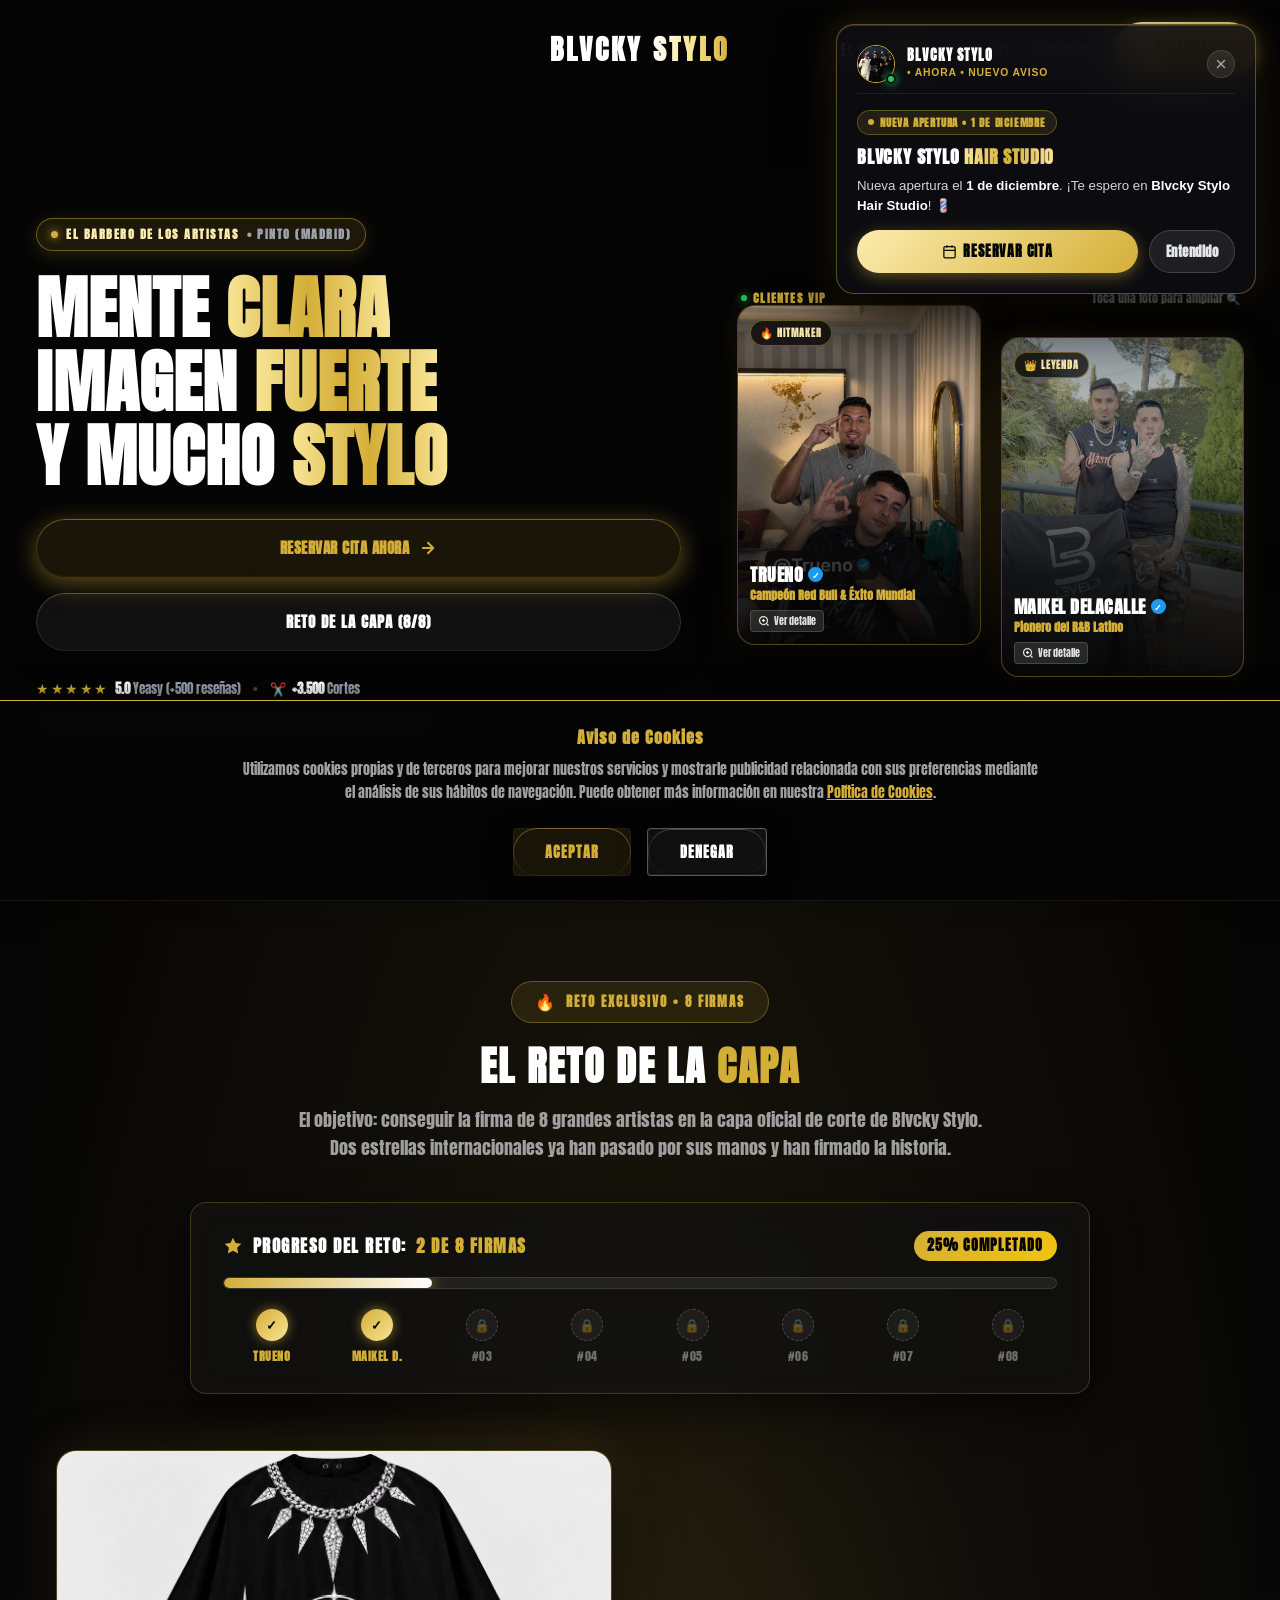
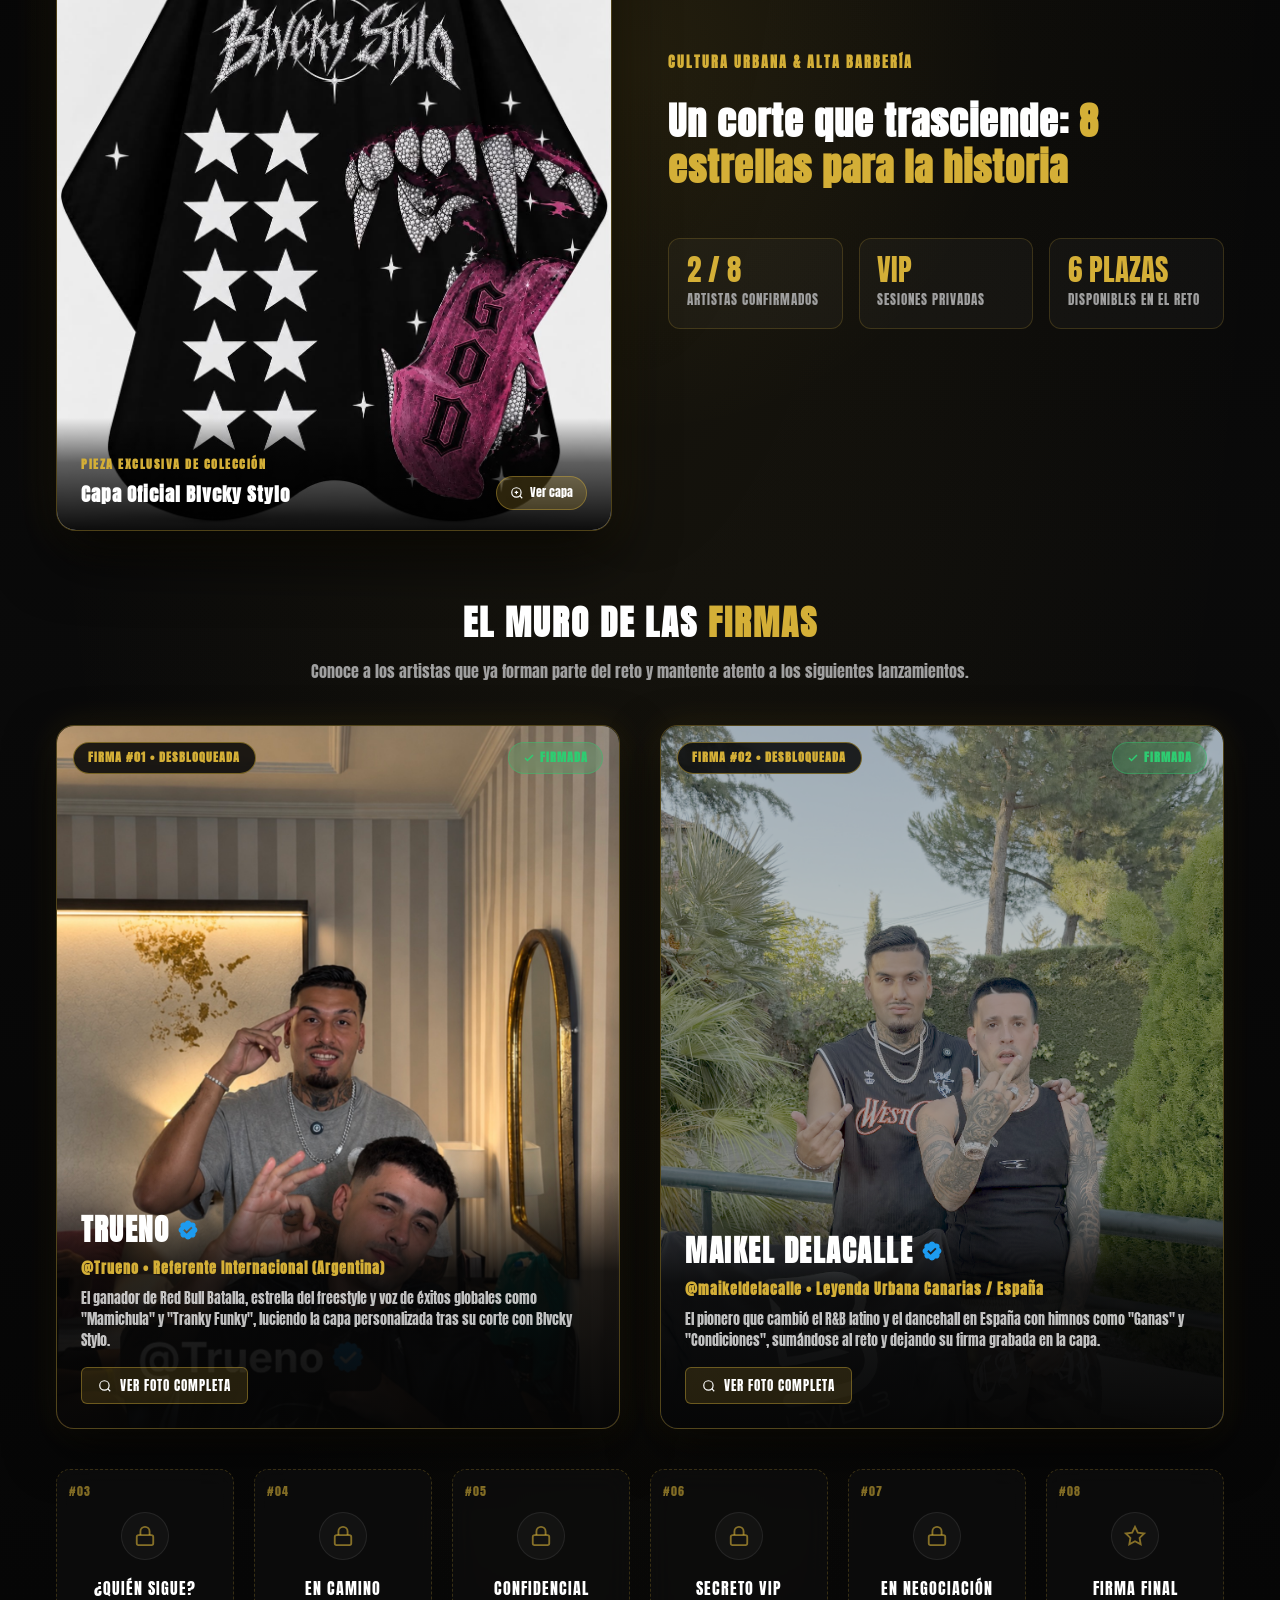
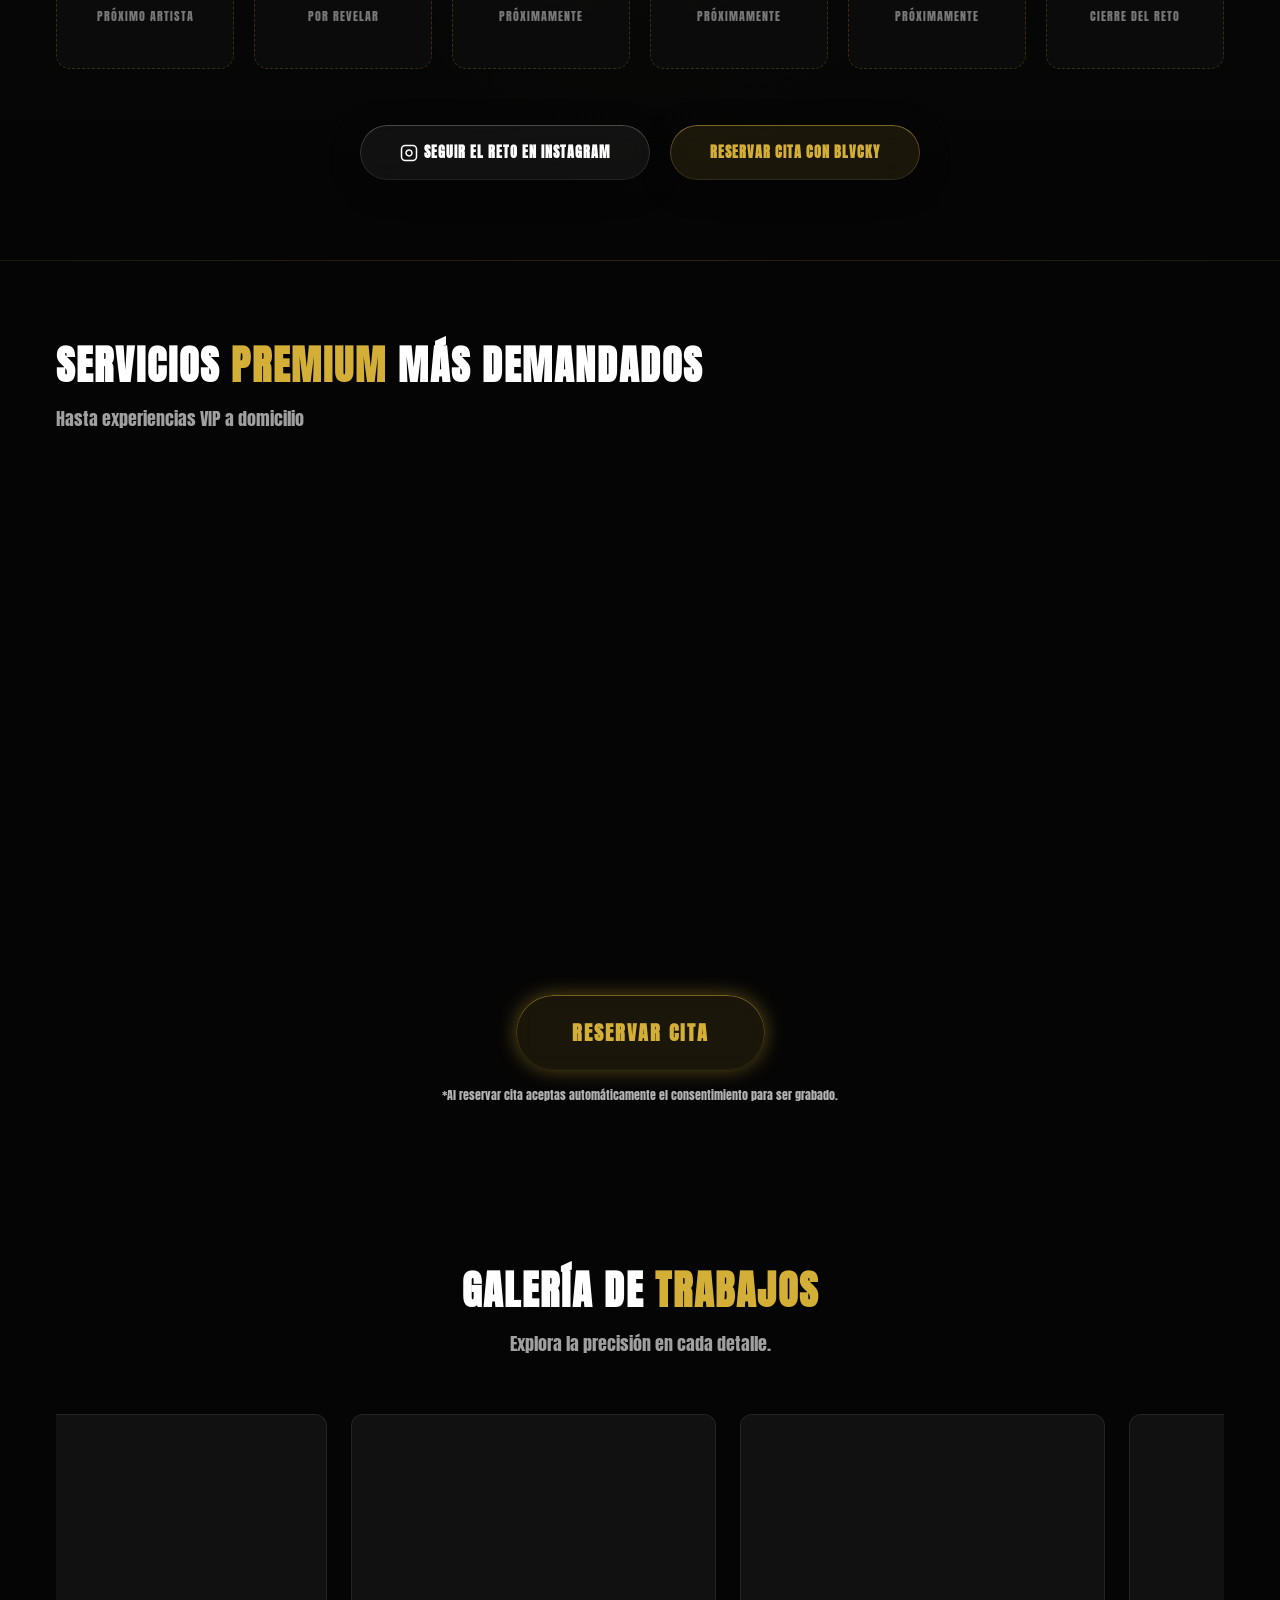
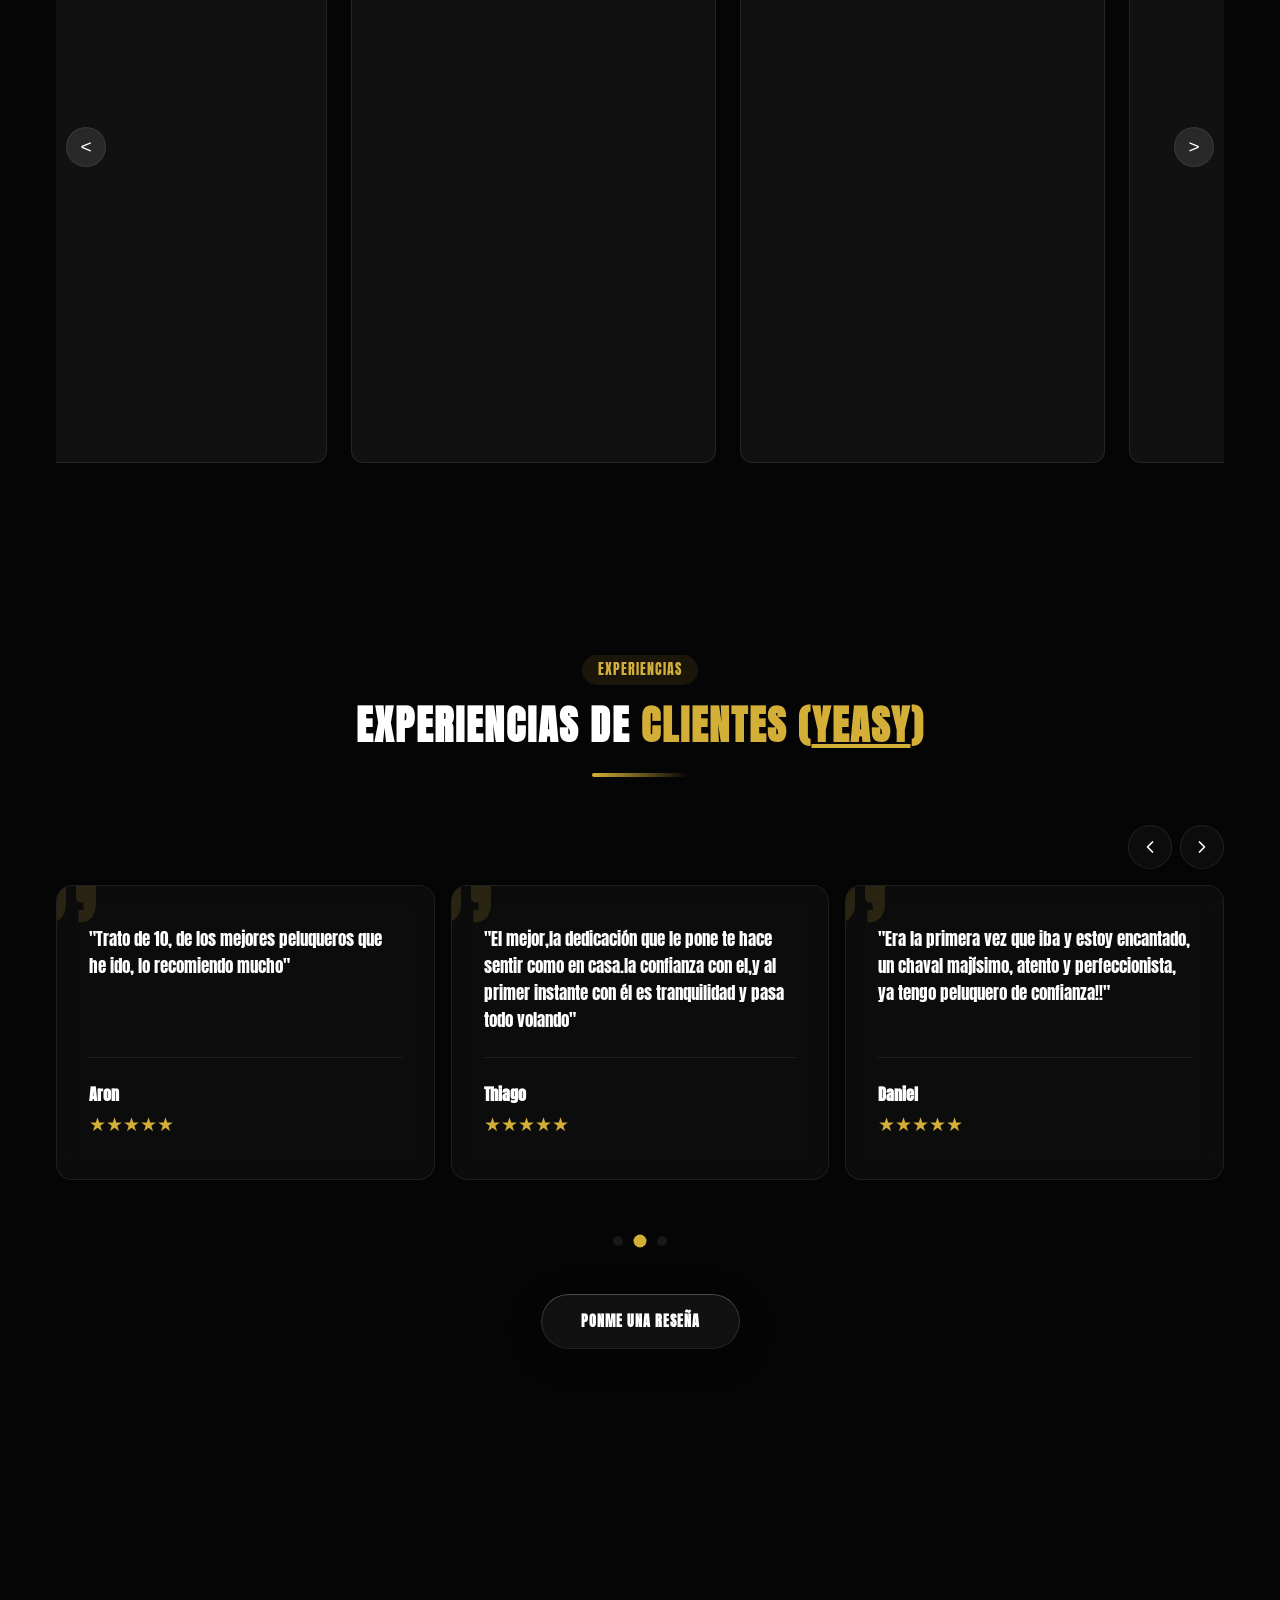
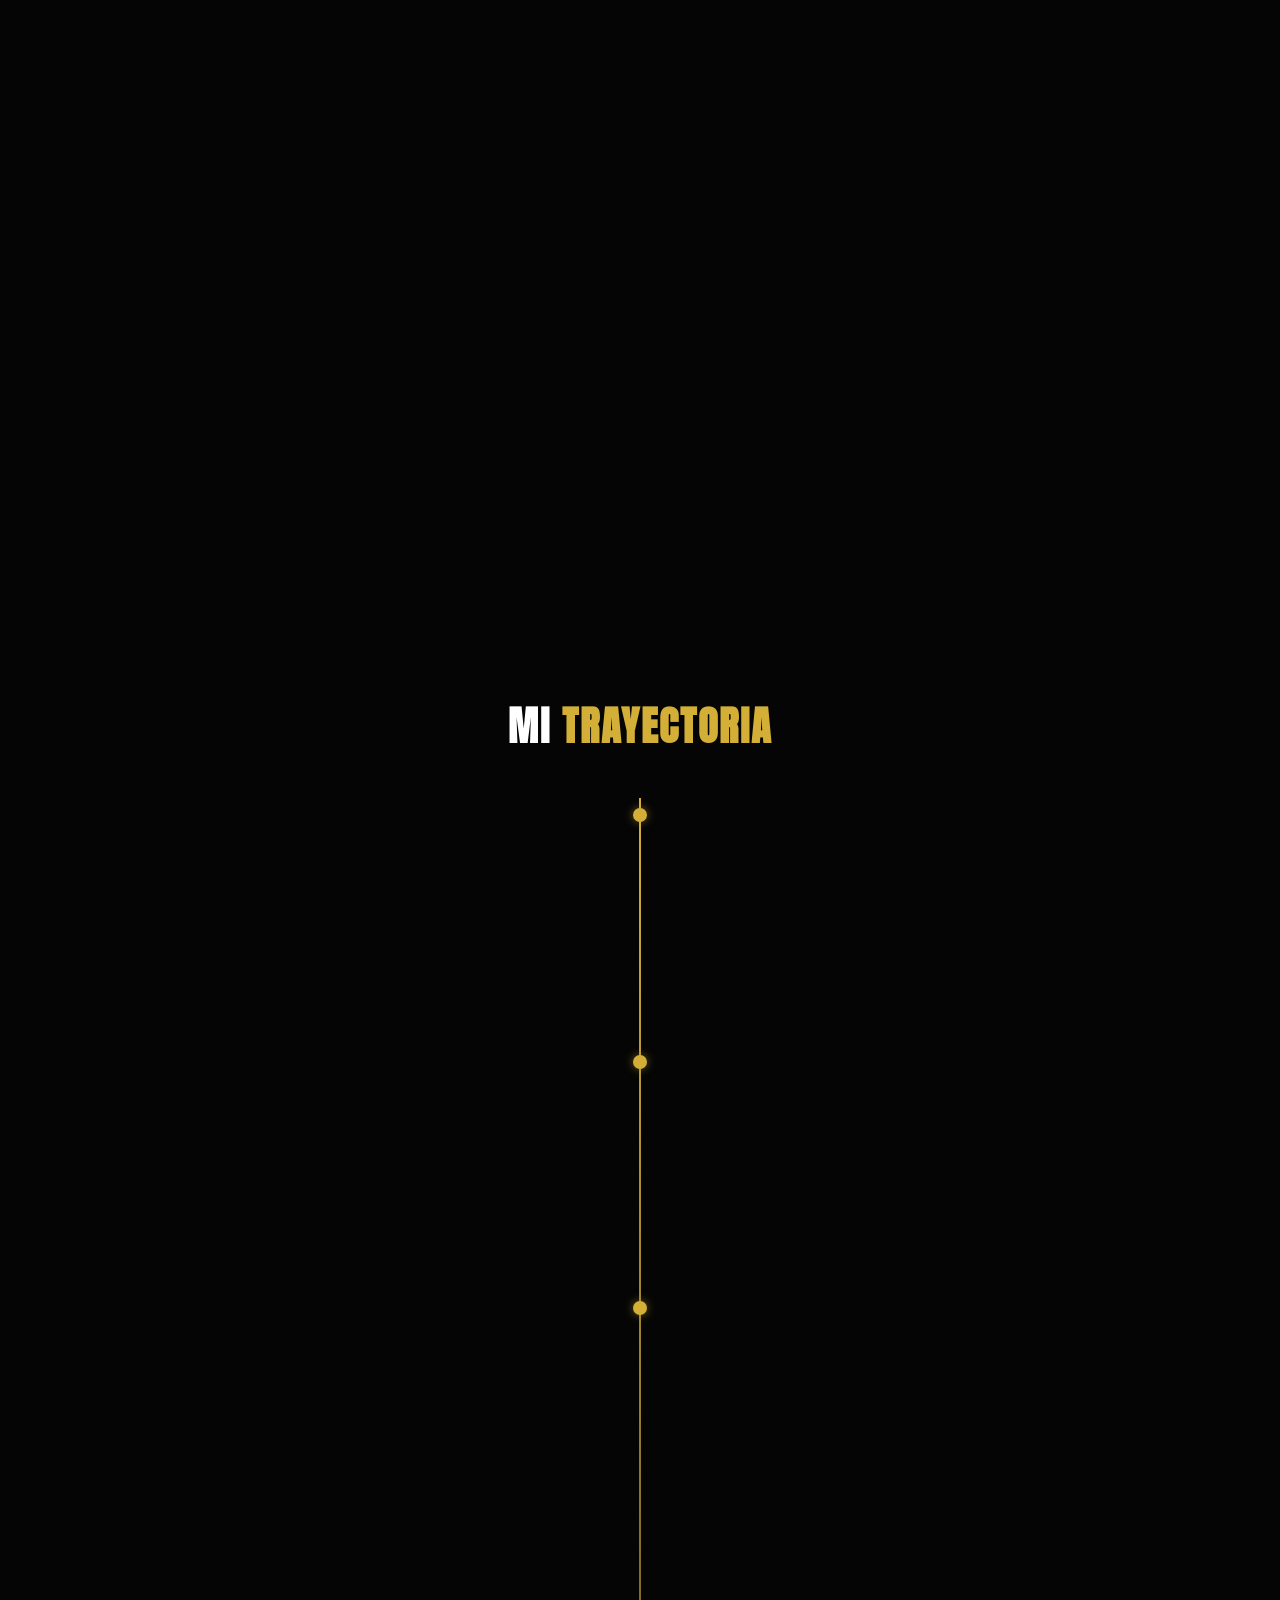
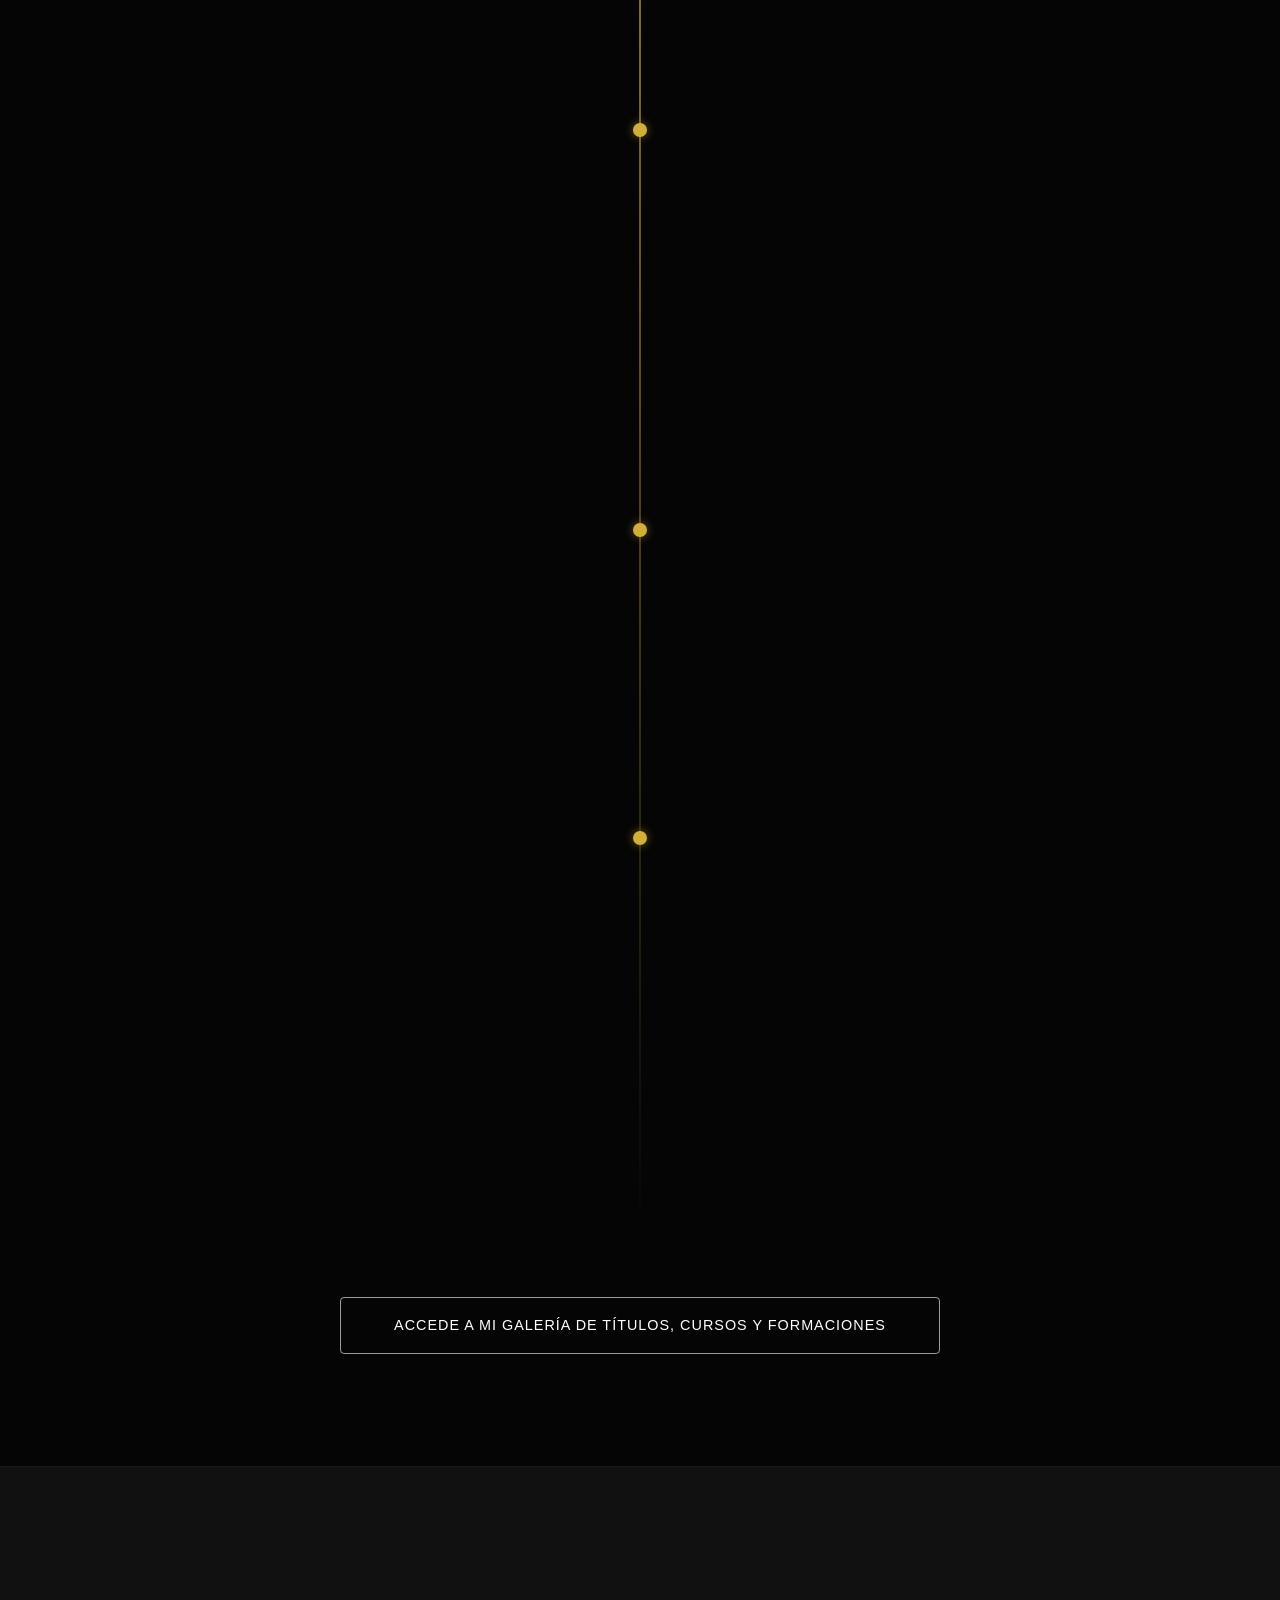
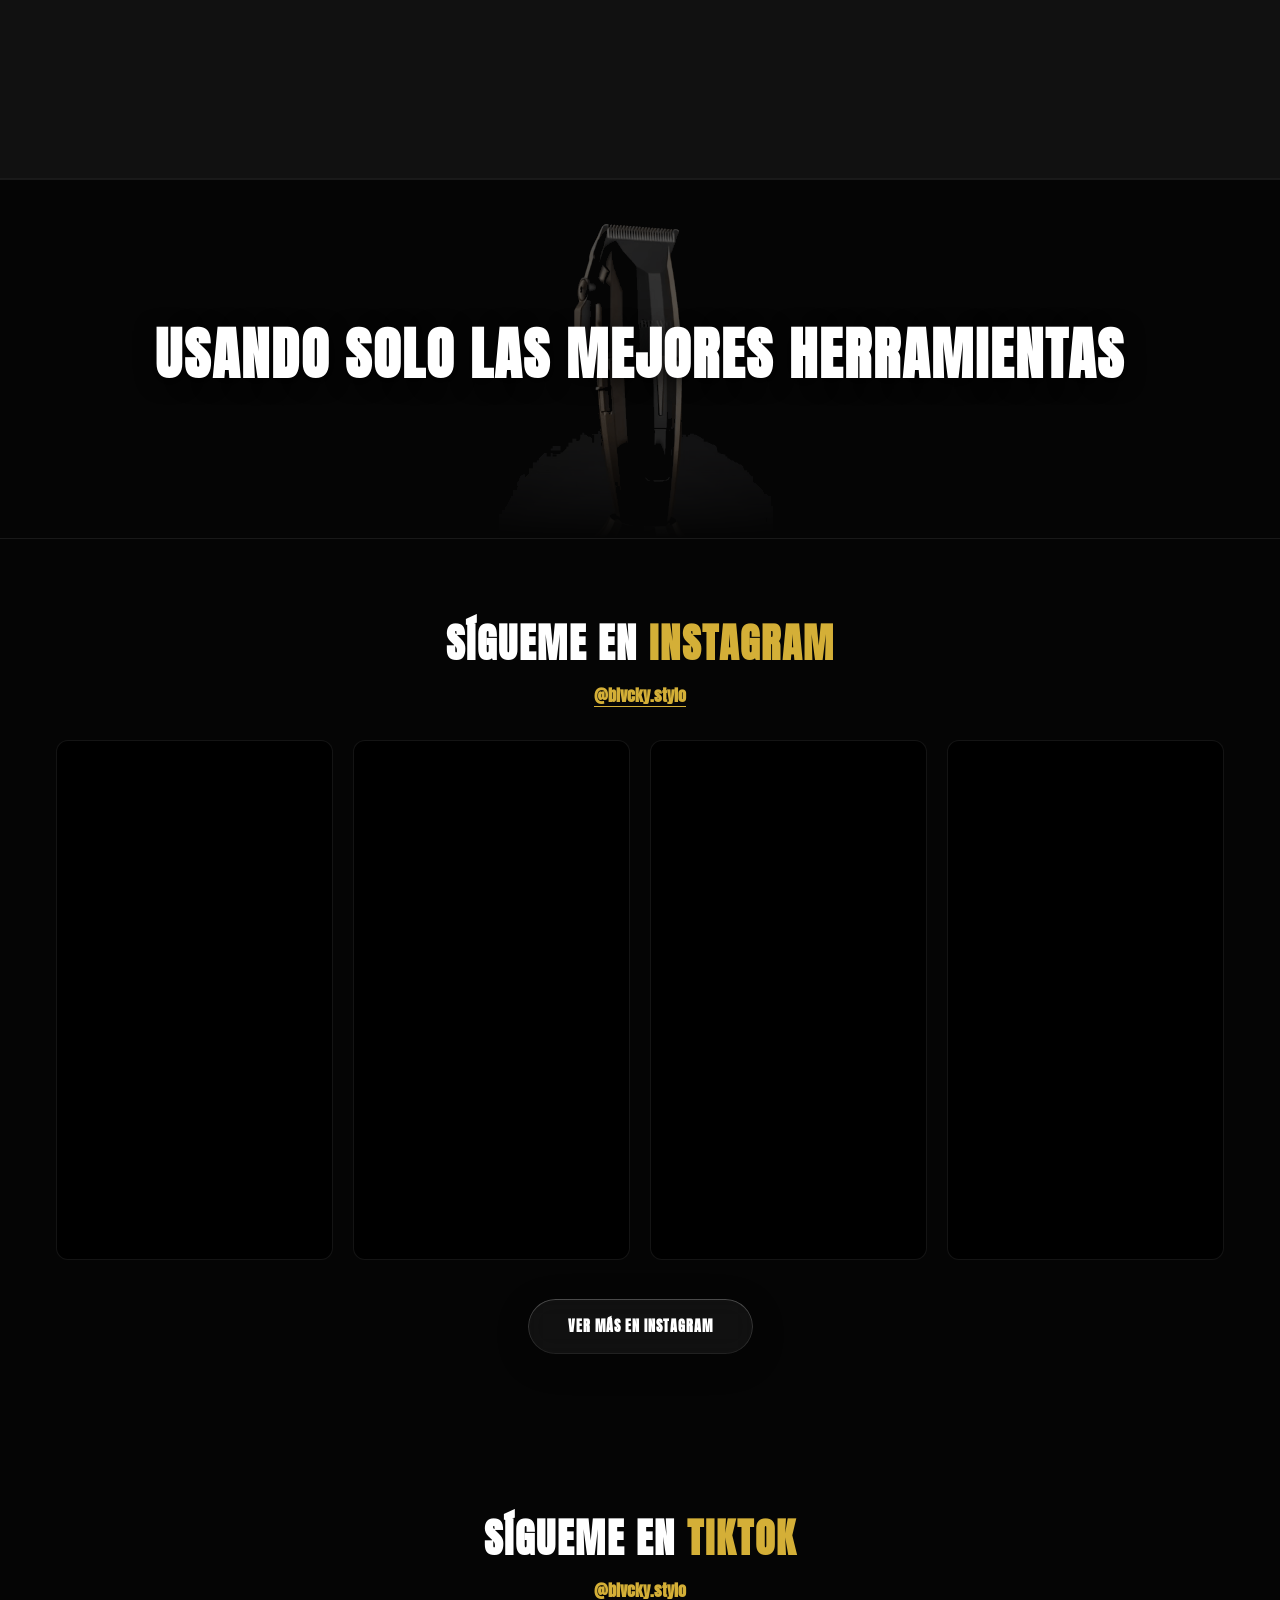
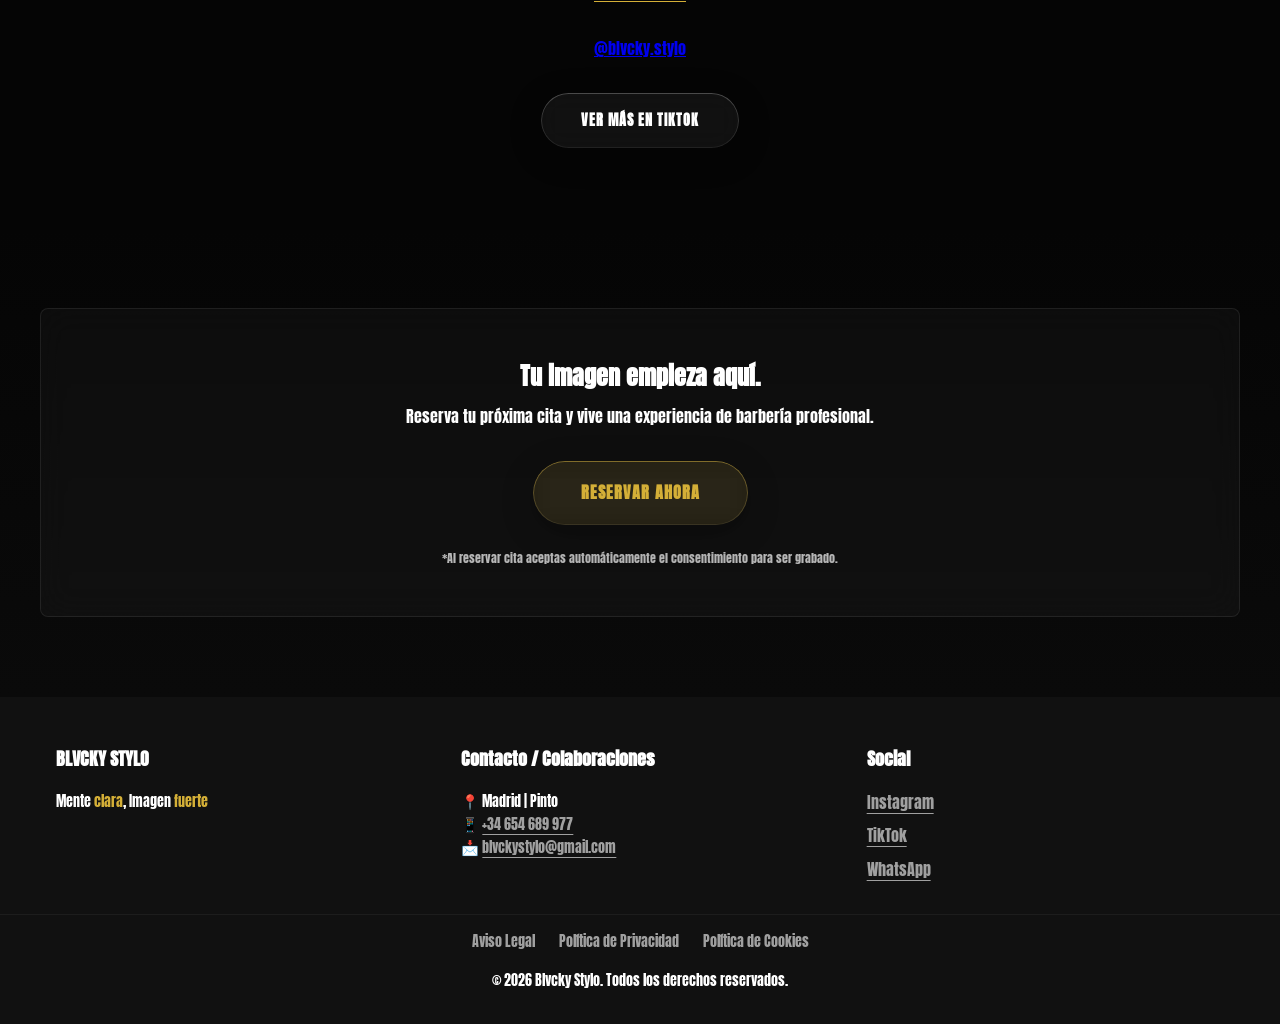
==== commit 93f0825e: "i think is all ready" ====
--- a/index.html
+++ b/index.html
@@ -93,20 +93,35 @@
 
     <!-- HEADER / NAVIGATION -->
     <header class="header">
-        <div class="logo">BLVCKY <span class="white-gold-gradient-text">STYLO</span></div>
-        <nav class="nav-links">
-            <a href="#reto-capa" style="position: relative;">El Reto <span
-                    style="font-size: 0.65rem; background: var(--gold); color: #000; padding: 2px 6px; border-radius: 10px; font-weight: 800; vertical-align: middle; margin-left: 2px;">2/8</span></a>
+        <!-- Empty Left Spacer to keep logo in the exact middle -->
+        <div class="header-left-spacer" aria-hidden="true"></div>
+
+        <!-- Center Brand Logo -->
+        <a href="#home" class="logo" aria-label="Inicio">BLVCKY <span class="white-gold-gradient-text">STYLO</span></a>
+
+        <!-- Desktop Navigation: All links collected on the right -->
+        <nav class="nav-links-right desktop-nav" aria-label="Navegación principal">
+            <a href="#reto-capa">El Reto <span class="nav-badge-gold">2/8</span></a>
             <a href="#about">Quién Soy</a>
-            <a href="#portfolio">Trabajos</a>
             <a href="#services">Servicios</a>
             <a href="https://yeasy.io/commerce/52bcd32d-6062-48b1-949e-556baa88e068" target="_blank"
                 rel="noopener noreferrer" class="btn btn-header-reservar">Reservar</a>
         </nav>
+
+        <!-- Mobile & Tablet Menu Toggle -->
         <button class="mobile-menu-btn" aria-label="Abrir menú">
             <span></span>
             <span></span>
         </button>
+
+        <!-- Mobile & Tablet Slide-in Menu -->
+        <nav class="nav-links" aria-label="Menú principal móvil y tablet">
+            <a href="#reto-capa">El Reto <span class="nav-badge-gold">2/8</span></a>
+            <a href="#about">Quién Soy</a>
+            <a href="#services">Servicios</a>
+            <a href="https://yeasy.io/commerce/52bcd32d-6062-48b1-949e-556baa88e068" target="_blank"
+                rel="noopener noreferrer" class="btn btn-header-reservar">Reservar Cita</a>
+        </nav>
     </header>
 
     <!-- HERO SECTION -->
@@ -129,15 +144,11 @@
                         <span class="hero-vip-loc">• PINTO (MADRID)</span>
                     </div>
 
-                    <h1 class="hero-title reveal-text">
+                    <h1 class="hero-title reveal-text" style="margin-bottom: 1.6rem;">
                         MENTE <span class="gold-gradient-text">CLARA</span><br>
                         IMAGEN <span class="gold-gradient-text">FUERTE</span><br>
                         Y MUCHO <span class="gold-gradient-text">STYLO</span>
                     </h1>
-
-                    <p class="hero-subtitle fade-in-up delay-1">
-                        Degradados quirúrgicos, visagismo y cortes de autor. La barbería elegida por estrellas internacionales como <strong>Trueno</strong> y <strong>Maikel Delacalle</strong>.
-                    </p>
 
                     <div class="hero-actions hero-split-actions fade-in-up delay-2">
                         <a href="https://yeasy.io/commerce/52bcd32d-6062-48b1-949e-556baa88e068" target="_blank"
@@ -334,24 +345,11 @@
                     <span class="reto-story-badge">Cultura Urbana & Alta Barbería</span>
                     <h3 class="reto-story-title">Un corte que trasciende: <span class="gold-text">8 estrellas para la
                             historia</span></h3>
-                    <p class="reto-story-p">
-                        El reto de la capa no es solo cortar el pelo: es tender un puente entre la escena musical urbana
-                        de máximo nivel y el arte del fade milimétrico.
-                    </p>
-                    <p class="reto-story-p">
-                        Cada estrella en la capa está reservada para un artista que confía su imagen a Blvcky Stylo
-                        antes de subir al escenario o grabar sus videoclips. Tras el corte, cada referente sella su
-                        firma para siempre.
-                    </p>
 
                     <div class="reto-story-highlights">
                         <div class="reto-mini-stat">
                             <div class="reto-mini-stat-num">2 / 8</div>
                             <div class="reto-mini-stat-lbl">Artistas Confirmados</div>
-                        </div>
-                        <div class="reto-mini-stat">
-                            <div class="reto-mini-stat-num">100%</div>
-                            <div class="reto-mini-stat-lbl">Auténtico & En Directo</div>
                         </div>
                         <div class="reto-mini-stat">
                             <div class="reto-mini-stat-num">VIP</div>
@@ -905,13 +903,8 @@
             </div>
             <div class="about-text reveal-right">
                 <h2 class="section-title">Quién es <span class="gold-text">Blvcky Stylo</span></h2>
-                <p>Soy un artista de la barbería comprometido con la excelencia. Más que un simple corte, ofrezco una
-                    experiencia de transformación personal.</p>
-                <p>Especialista en la industria, certificado a través de múltiples programas de formación en barbería, y
-                    respaldado por la confianza de miles de seguidores apasionados por la imagen, la precisión y la
-                    atención al detalle.</p>
-                <p>Mi objetivo es elevar el estándar de la barbería moderna, combinando técnicas clásicas con tendencias
-                    vanguardistas para crear estilos únicos y perfectos.</p>
+                <p style="font-size: 1.1rem; color: #d1d5db; line-height: 1.6; margin-bottom: 1.5rem;">De empezar cortando en su habitación a los 16 años a convertirse en el barbero de referencia. Descubre su evolución paso a paso:</p>
+                <a href="#timeline" class="btn btn-outline-white" style="border-radius: 50px; font-size: 0.85rem; padding: 0.75rem 1.5rem;">Ver Trayectoria Completa ↓</a>
             </div>
         </div>
     </section>
@@ -1042,22 +1035,22 @@
                     rel="noopener noreferrer">@blvcky.stylo</a></p>
 
             <div class="insta-grid">
-                <!-- IG Feed Embeds -->
+                <!-- IG Feed Embeds: New Videos -->
                 <div class="insta-item">
-                    <iframe src="https://www.instagram.com/reel/DZXbMJ9MqoL/embed?theme=dark" class="insta-iframe"
-                        frameborder="0" scrolling="no" allowtransparency="true"></iframe>
+                    <iframe src="https://www.instagram.com/reel/De17a9gIWnr/embed?theme=dark" class="insta-iframe"
+                        frameborder="0" scrolling="no" allowtransparency="true" title="Instagram Reel Blvcky Stylo"></iframe>
                 </div>
                 <div class="insta-item">
-                    <iframe src="https://www.instagram.com/reel/DZVLUEDMXd7/embed?theme=dark" class="insta-iframe"
-                        frameborder="0" scrolling="no" allowtransparency="true"></iframe>
+                    <iframe src="https://www.instagram.com/reel/DeUzQuQIZiN/embed?theme=dark" class="insta-iframe"
+                        frameborder="0" scrolling="no" allowtransparency="true" title="Instagram Reel Blvcky Stylo"></iframe>
                 </div>
                 <div class="insta-item">
-                    <iframe src="https://www.instagram.com/reel/DYfXVx4MB4a/embed?theme=dark" class="insta-iframe"
-                        frameborder="0" scrolling="no" allowtransparency="true"></iframe>
+                    <iframe src="https://www.instagram.com/p/DdMKHcqjMfZ/embed?theme=dark" class="insta-iframe"
+                        frameborder="0" scrolling="no" allowtransparency="true" title="Instagram Post Blvcky Stylo"></iframe>
                 </div>
                 <div class="insta-item">
-                    <iframe src="https://www.instagram.com/reel/DYZUwjTMq88/embed?theme=dark" class="insta-iframe"
-                        frameborder="0" scrolling="no" allowtransparency="true"></iframe>
+                    <iframe src="https://www.instagram.com/reel/Det-0N1o9xo/embed?theme=dark" class="insta-iframe"
+                        frameborder="0" scrolling="no" allowtransparency="true" title="Instagram Reel Blvcky Stylo"></iframe>
                 </div>
             </div>
 
--- a/assets/css/style.css
+++ b/assets/css/style.css
@@ -21,6 +21,8 @@
 
 html {
     scroll-behavior: smooth;
+    overflow-x: hidden;
+    -webkit-text-size-adjust: 100%;
 }
 
 body {
@@ -29,6 +31,15 @@
     font-family: var(--font-body);
     line-height: 1.6;
     -webkit-font-smoothing: antialiased;
+    overflow-x: hidden;
+    width: 100%;
+    position: relative;
+    max-width: 100vw;
+}
+
+img, video, canvas, svg {
+    max-width: 100%;
+    height: auto;
 }
 
 /* TYPOGRAPHY */
@@ -355,16 +366,32 @@
     display: block;
 }
 
-/* HEADER - MOBILE FIRST */
+.desktop-nav,
+.header-left-spacer {
+    display: none !important;
+}
+
+.nav-badge-gold {
+    font-size: 0.65rem;
+    background: var(--gold);
+    color: #000;
+    padding: 2px 6px;
+    border-radius: 10px;
+    font-weight: 800;
+    vertical-align: middle;
+    margin-left: 4px;
+    display: inline-block;
+}
+
+/* HEADER - MOBILE & TABLET DEFAULT (Full-screen Drawer Menu) */
 .header {
     position: fixed;
     top: 0;
     left: 0;
     width: 100%;
-    padding: 1.8rem 1.5rem;
+    padding: 1.25rem 1.5rem;
     display: flex;
     justify-content: flex-end;
-    /* changed from space-between */
     align-items: center;
     z-index: 1000;
     background: transparent;
@@ -376,20 +403,21 @@
     backdrop-filter: blur(15px);
     -webkit-backdrop-filter: blur(15px);
     border-bottom: 1px solid rgba(255, 255, 255, 0.05);
-    padding: 1.2rem 1.5rem;
+    padding: 1rem 1.5rem;
 }
 
 .logo {
     position: absolute;
     left: 50%;
     transform: translateX(-50%);
-    font-size: 2.4rem;
-    /* Larger font size */
-    letter-spacing: 3px;
+    font-size: clamp(1.2rem, 4.5vw, 1.85rem);
+    letter-spacing: 2.5px;
     color: var(--text-primary);
     text-decoration: none;
     z-index: 1002;
     white-space: nowrap;
+    text-align: center;
+    transition: var(--transition-smooth);
 }
 
 .mobile-menu-btn {
@@ -1029,8 +1057,8 @@
 /* INSTAGRAM */
 .insta-grid {
     display: grid;
-    grid-template-columns: repeat(2, 1fr);
-    gap: 0.5rem;
+    grid-template-columns: 1fr;
+    gap: 1.25rem;
     margin: 2rem 0;
 }
 
@@ -1171,61 +1199,20 @@
 
 
 /* =========================================
-   DESKTOP STYLES (min-width: 768px)
+   TABLET STYLES (min-width: 768px)
    ========================================= */
 @media (min-width: 768px) {
     .section-padding {
-        padding: 6rem 2rem;
-    }
-
-    .header {
-        padding: 1.8rem 6rem;
-    }
-
-    .header.scrolled {
-        padding: 1.2rem 6rem;
+        padding: 5rem 2rem;
     }
 
     .btn-mega {
-        font-size: 1.3rem;
-        padding: 1.5rem 4rem;
+        font-size: 1.25rem;
+        padding: 1.35rem 3.5rem;
     }
 
     .btn {
         width: auto;
-        /* Reset to auto on desktop */
-    }
-
-    /* HEADER */
-    .mobile-menu-btn {
-        display: none;
-    }
-
-    .nav-links {
-        position: static;
-        width: auto;
-        height: auto;
-        background: transparent;
-        flex-direction: row;
-        gap: 2rem;
-        backdrop-filter: none;
-    }
-
-    .nav-links a:not(.btn) {
-        font-size: 0.9rem;
-        letter-spacing: 1px;
-    }
-
-    .nav-links .btn {
-        width: auto;
-    }
-
-    /* HERO */
-    .hero-actions {
-        flex-direction: column;
-        align-items: center;
-        justify-content: center;
-        max-width: none;
     }
 
     /* ABOUT */
@@ -1236,9 +1223,8 @@
 
     .about-grid {
         grid-template-columns: 1fr 1fr;
-        gap: 4rem;
+        gap: clamp(2rem, 4vw, 4rem);
         align-items: center;
-        /* Changed from stretch to keep image compact */
     }
 
     /* TIMELINE */
@@ -1274,13 +1260,122 @@
     /* ACHIEVEMENTS */
     .stats-grid {
         grid-template-columns: repeat(4, 1fr);
+        gap: 1.5rem;
+    }
+
+    /* SERVICES (TABLET 2x2 BALANCED GRID) */
+    .services-grid {
+        grid-template-columns: repeat(2, 1fr);
+        gap: 1.75rem;
+    }
+
+    .hover-glow:hover {
+        border-color: rgba(212, 175, 55, 0.3);
+        box-shadow: 0 10px 30px rgba(0, 0, 0, 0.5), inset 0 0 20px rgba(212, 175, 55, 0.05);
+        transform: translateY(-5px);
+    }
+
+    /* INSTAGRAM (TABLET 2x2 BALANCED GRID) */
+    .insta-grid {
+        grid-template-columns: repeat(2, 1fr);
+        gap: 1.25rem;
+    }
+
+    /* TESTIMONIALS (TABLET 2 SLIDES) */
+    .testimonial-slide {
+        flex: 0 0 calc(50% - 0.5rem);
+    }
+
+    .testimonial-slider-container {
+        padding: 0;
+        margin: 0;
+    }
+
+    /* FOOTER (TABLET 3 COLS) */
+    .footer {
+        text-align: left;
+    }
+
+    .footer-grid {
+        grid-template-columns: repeat(3, 1fr);
         gap: 2rem;
     }
-
-    /* PORTFOLIO */
-    /* PORTFOLIO */
+}
+
+/* =========================================
+   DESKTOP STYLES (min-width: 1025px: Computers & Laptops only)
+   ========================================= */
+@media (min-width: 1025px) {
+    .mobile-menu-btn {
+        display: none !important;
+    }
+
+    .nav-links {
+        display: none !important;
+    }
+
+    .header-left-spacer {
+        display: block !important;
+        visibility: hidden;
+        pointer-events: none;
+        width: 100%;
+    }
+
+    .desktop-nav {
+        display: flex !important;
+        align-items: center;
+        gap: clamp(1rem, 1.6vw, 2.2rem);
+    }
+
+    .nav-links-right {
+        justify-self: end;
+    }
+
+    .desktop-nav a:not(.btn) {
+        color: var(--text-primary);
+        text-decoration: none;
+        font-size: 0.88rem;
+        letter-spacing: 1.2px;
+        text-transform: uppercase;
+        font-weight: 500;
+        transition: var(--transition-smooth);
+    }
+
+    .desktop-nav a:not(.btn):hover {
+        color: var(--gold);
+    }
+
+    .header {
+        display: grid !important;
+        grid-template-columns: 1fr auto 1fr;
+        align-items: center;
+        padding: 1.4rem clamp(2.5rem, 5vw, 6rem);
+        justify-content: normal;
+    }
+
+    .header.scrolled {
+        padding: 1rem clamp(2.5rem, 5vw, 6rem);
+    }
+
+    .logo {
+        position: static;
+        transform: none;
+        left: auto;
+        justify-self: center;
+        font-size: clamp(1.6rem, 2.2vw, 2.2rem);
+        letter-spacing: 3px;
+    }
+
+    /* SERVICES (DESKTOP 4 COLS) */
+    .services-grid {
+        grid-template-columns: repeat(4, 1fr);
+        gap: 2rem;
+    }
+
+    /* PORTFOLIO CARDS */
     .carousel-card {
         flex: 0 0 calc(33.333% - 1.5rem);
+        max-width: 380px;
     }
 
     .card-overlay {
@@ -1293,39 +1388,20 @@
         opacity: 1;
         transform: translateY(0);
     }
-
-    /* SERVICES */
-    .services-grid {
-        grid-template-columns: repeat(auto-fit, minmax(250px, 1fr));
-        gap: 2rem;
-    }
-
-    .hover-glow:hover {
-        border-color: rgba(212, 175, 55, 0.3);
-        box-shadow: 0 10px 30px rgba(0, 0, 0, 0.5), inset 0 0 20px rgba(212, 175, 55, 0.05);
-        transform: translateY(-5px);
-    }
-
-    /* TESTIMONIALS */
-    .testimonial-slide {
-        flex: 0 0 calc(50% - 0.5rem);
-    }
-
-    .testimonial-slider-container {
-        padding: 0;
-        margin: 0;
-    }
-}
-
-@media (min-width: 1280px) {
+}
+
+/* =========================================
+   DESKTOP WIDE STYLES (min-width: 1200px)
+   ========================================= */
+@media (min-width: 1200px) {
     .testimonial-slide {
         flex: 0 0 calc(33.333% - 0.66rem);
     }
 
-    /* INSTAGRAM */
+    /* INSTAGRAM (4 COLUMNS FOR LATEST REELS) */
     .insta-grid {
         grid-template-columns: repeat(4, 1fr);
-        gap: 1rem;
+        gap: 1.25rem;
     }
 
     .insta-iframe {
@@ -1333,12 +1409,7 @@
     }
 
     /* FOOTER */
-    .footer {
-        text-align: left;
-    }
-
     .footer-grid {
-        grid-template-columns: repeat(3, 1fr);
         gap: 3rem;
     }
 
@@ -1651,9 +1722,16 @@
 
 .reto-story-highlights {
     display: grid;
-    grid-template-columns: 1fr 1fr;
+    grid-template-columns: repeat(3, 1fr);
     gap: 1rem;
-    margin-top: 0.5rem;
+    margin-top: 1.5rem;
+}
+
+@media (max-width: 639px) {
+    .reto-story-highlights {
+        grid-template-columns: 1fr;
+        gap: 0.75rem;
+    }
 }
 
 .reto-mini-stat {
@@ -2889,3 +2967,464 @@
         padding: 1px 5px;
     }
 }
+
+
+/* ==========================================================================
+   ULTRA-RESPONSIVE SYSTEM (FULL HD, 2K, 4K, 8K, TABLET & MOBILE PERFECTION)
+   ========================================================================== */
+
+/* SAFE-AREA SUPPORT FOR MODERN MOBILE (iOS Dynamic Island & Notches) */
+@supports (padding: max(0px)) {
+    .header {
+        padding-left: max(1.5rem, env(safe-area-inset-left));
+        padding-right: max(1.5rem, env(safe-area-inset-right));
+    }
+
+    .hero-content,
+    .container {
+        padding-left: max(1rem, env(safe-area-inset-left));
+        padding-right: max(1rem, env(safe-area-inset-right));
+    }
+
+    .footer {
+        padding-bottom: max(2rem, env(safe-area-inset-bottom));
+    }
+}
+
+/* TABLET SPECIFIC POLISH (640px to 1023px) */
+@media (min-width: 640px) and (max-width: 1023px) {
+    .reto-showcase-row {
+        grid-template-columns: 1fr 1fr;
+        gap: 2rem;
+        align-items: center;
+    }
+
+    .reto-unlocked-grid {
+        grid-template-columns: 1fr 1fr;
+        gap: 1.5rem;
+    }
+
+    .reto-locked-grid {
+        grid-template-columns: repeat(3, 1fr);
+        gap: 1rem;
+    }
+
+    .artist-card-locked {
+        min-height: 180px;
+    }
+
+    .hero-cards-grid {
+        max-width: 540px;
+        margin: 0 auto;
+    }
+
+    .about-image {
+        max-height: 440px;
+    }
+}
+
+/* MOBILE REFINEMENTS (< 640px) */
+@media (max-width: 639px) {
+    .section-padding {
+        padding: 3.5rem 1rem;
+    }
+
+    /* Reto de la Capa Mobile */
+    .reto-showcase-row {
+        gap: 2rem;
+        margin-bottom: 2.5rem;
+    }
+
+    .reto-progress-card {
+        padding: 1.25rem 1rem;
+        margin-bottom: 2.5rem;
+    }
+
+    .reto-progress-title {
+        font-size: clamp(0.85rem, 3.2vw, 1.05rem);
+    }
+
+    .reto-progress-pct {
+        font-size: 0.75rem;
+        padding: 0.25rem 0.6rem;
+    }
+
+    .reto-unlocked-grid {
+        grid-template-columns: 1fr;
+        gap: 1.5rem;
+        margin-bottom: 2rem;
+    }
+
+    .artist-name {
+        font-size: clamp(1.25rem, 4.5vw, 1.65rem);
+    }
+
+    .artist-card-info {
+        padding: 1.75rem 1.15rem 1.15rem;
+    }
+
+    .artist-desc {
+        font-size: 0.82rem;
+        line-height: 1.45;
+        margin-bottom: 0.75rem;
+    }
+
+    .reto-locked-grid {
+        grid-template-columns: repeat(2, 1fr);
+        gap: 0.75rem;
+        margin-bottom: 2.5rem;
+    }
+
+    .artist-card-locked {
+        min-height: 145px;
+        padding: 1.2rem 0.5rem;
+    }
+
+    .locked-icon {
+        font-size: 1.4rem;
+        margin-bottom: 0.4rem;
+    }
+
+    .locked-number {
+        font-size: 0.75rem;
+        padding: 2px 7px;
+    }
+
+    .locked-mystery-tag {
+        font-size: 0.7rem;
+    }
+
+    /* Services Mobile */
+    .services-grid {
+        grid-template-columns: 1fr;
+        gap: 1.25rem;
+    }
+
+    .service-card {
+        padding: 1.6rem 1.25rem;
+    }
+
+    .service-title {
+        font-size: 1.2rem;
+    }
+
+    .service-desc {
+        font-size: 0.92rem;
+    }
+
+    /* Portfolio Mobile */
+    .carousel-card {
+        flex: 0 0 calc(85vw - 1rem);
+        max-width: 290px;
+    }
+
+    /* Timeline Mobile */
+    .timeline {
+        padding: 0 0.5rem;
+        margin-top: 2rem;
+    }
+
+    .timeline::before {
+        left: 12px;
+    }
+
+    .timeline-dot {
+        left: 6px;
+        top: 8px;
+        width: 12px;
+        height: 12px;
+    }
+
+    .timeline-item {
+        padding-left: 36px;
+        margin-bottom: 2rem;
+    }
+
+    .timeline-content h3 {
+        font-size: 1.15rem;
+    }
+
+    .timeline-content p {
+        font-size: 0.88rem;
+    }
+
+    /* Stats Mobile */
+    .stats-grid {
+        gap: 0.75rem;
+    }
+
+    .stat-card {
+        padding: 1.2rem 0.5rem;
+    }
+
+    .stat-number {
+        font-size: clamp(1.8rem, 6.5vw, 2.4rem);
+    }
+
+    .stat-label {
+        font-size: 0.75rem;
+    }
+
+    /* Lightbox Mobile */
+    .reto-lightbox {
+        padding: 1rem 0.75rem;
+    }
+
+    .lightbox-content-box {
+        width: 100%;
+        max-height: 92vh;
+    }
+
+    .lightbox-img {
+        max-height: 68vh;
+    }
+
+    .lightbox-close-btn {
+        top: -42px;
+        right: 0;
+        width: 38px;
+        height: 38px;
+        font-size: 1.8rem;
+    }
+
+    .lightbox-caption {
+        font-size: 1.05rem;
+        margin-top: 0.75rem;
+    }
+
+    .lightbox-subcaption {
+        font-size: 0.8rem;
+    }
+
+    /* Footer Mobile */
+    .footer {
+        padding: 2.5rem 0 1.5rem;
+    }
+
+    .footer-grid {
+        gap: 2rem;
+    }
+}
+
+/* EXTRA SMALL MOBILE (< 360px: iPhone SE 1st gen, small Galaxy) */
+@media (max-width: 359px) {
+    .hero-cards-grid {
+        grid-template-columns: 1fr;
+        max-width: 250px;
+        margin: 0 auto;
+    }
+
+    .hero-celeb-card {
+        aspect-ratio: 10 / 13;
+    }
+
+    .hero-btn-gold,
+    .hero-btn-reto {
+        font-size: 0.85rem;
+        padding: 0.95rem 1.2rem;
+    }
+
+    .stats-grid {
+        grid-template-columns: 1fr;
+    }
+
+    .reto-locked-grid {
+        grid-template-columns: 1fr;
+    }
+}
+
+/* ==========================================================================
+   HIGH-RESOLUTION TIERS: FULL HD (1080p), 2K (1440p), 4K (2160p), 8K (4320p)
+   ========================================================================== */
+
+/* 1. FULL HD DESKTOP (min-width: 1920px) */
+@media (min-width: 1920px) {
+    .container,
+    .hero-content {
+        max-width: 1520px;
+    }
+
+    .reto-progress-card {
+        max-width: 1150px;
+    }
+
+    .timeline {
+        max-width: 1000px;
+    }
+
+    .carousel-card {
+        max-width: 400px;
+    }
+
+    .lightbox-content-box {
+        max-width: 1150px;
+    }
+
+    .hero-celeb-card {
+        max-width: 390px;
+    }
+
+    .about-image {
+        max-height: 550px;
+    }
+
+    .section-padding {
+        padding: 7rem 3rem;
+    }
+}
+
+/* 2. 2K / QHD MONITORS & ULTRA-WIDE (min-width: 2200px) */
+@media (min-width: 2200px) {
+    html {
+        font-size: 18px;
+    }
+
+    .container,
+    .hero-content {
+        max-width: 1800px;
+    }
+
+    .reto-progress-card {
+        max-width: 1350px;
+    }
+
+    .timeline {
+        max-width: 1200px;
+    }
+
+    .carousel-card {
+        max-width: 460px;
+    }
+
+    .lightbox-content-box {
+        max-width: 1350px;
+    }
+
+    .hero-celeb-card {
+        max-width: 450px;
+    }
+
+    .about-image {
+        max-height: 620px;
+    }
+
+    .section-padding {
+        padding: 8rem 3.5rem;
+    }
+
+    .header {
+        padding: 1.8rem clamp(3rem, 5vw, 8rem);
+    }
+
+    .header.scrolled {
+        padding: 1.2rem clamp(3rem, 5vw, 8rem);
+    }
+}
+
+/* 3. 4K ULTRA HD DISPLAYS & 4K TVs (min-width: 3200px) */
+@media (min-width: 3200px) {
+    html {
+        font-size: 24px;
+    }
+
+    .container,
+    .hero-content {
+        max-width: 2500px;
+    }
+
+    .reto-progress-card {
+        max-width: 1850px;
+    }
+
+    .timeline {
+        max-width: 1600px;
+    }
+
+    .carousel-card {
+        max-width: 560px;
+    }
+
+    .lightbox-content-box {
+        max-width: 1850px;
+    }
+
+    .hero-celeb-card {
+        max-width: 560px;
+    }
+
+    .about-image {
+        max-height: 750px;
+    }
+
+    .section-padding {
+        padding: 10rem 5rem;
+    }
+
+    .header {
+        padding: 2.4rem clamp(4rem, 6vw, 12rem);
+    }
+
+    .header.scrolled {
+        padding: 1.6rem clamp(4rem, 6vw, 12rem);
+    }
+
+    .apertura-notif-tab {
+        max-width: 580px;
+        top: 36px;
+        right: 36px;
+    }
+}
+
+/* 4. 8K ULTRA HD & MASSIVE STUDIO SCREENS (min-width: 5120px) */
+@media (min-width: 5120px) {
+    html {
+        font-size: 34px;
+    }
+
+    .container,
+    .hero-content {
+        max-width: 3500px;
+    }
+
+    .reto-progress-card {
+        max-width: 2500px;
+    }
+
+    .timeline {
+        max-width: 2200px;
+    }
+
+    .carousel-card {
+        max-width: 750px;
+    }
+
+    .lightbox-content-box {
+        max-width: 2500px;
+    }
+
+    .hero-celeb-card {
+        max-width: 750px;
+    }
+
+    .about-image {
+        max-height: 950px;
+    }
+
+    .section-padding {
+        padding: 14rem 7rem;
+    }
+
+    .header {
+        padding: 3rem clamp(5rem, 8vw, 16rem);
+    }
+
+    .header.scrolled {
+        padding: 2rem clamp(5rem, 8vw, 16rem);
+    }
+
+    .apertura-notif-tab {
+        max-width: 780px;
+        top: 50px;
+        right: 50px;
+    }
+}
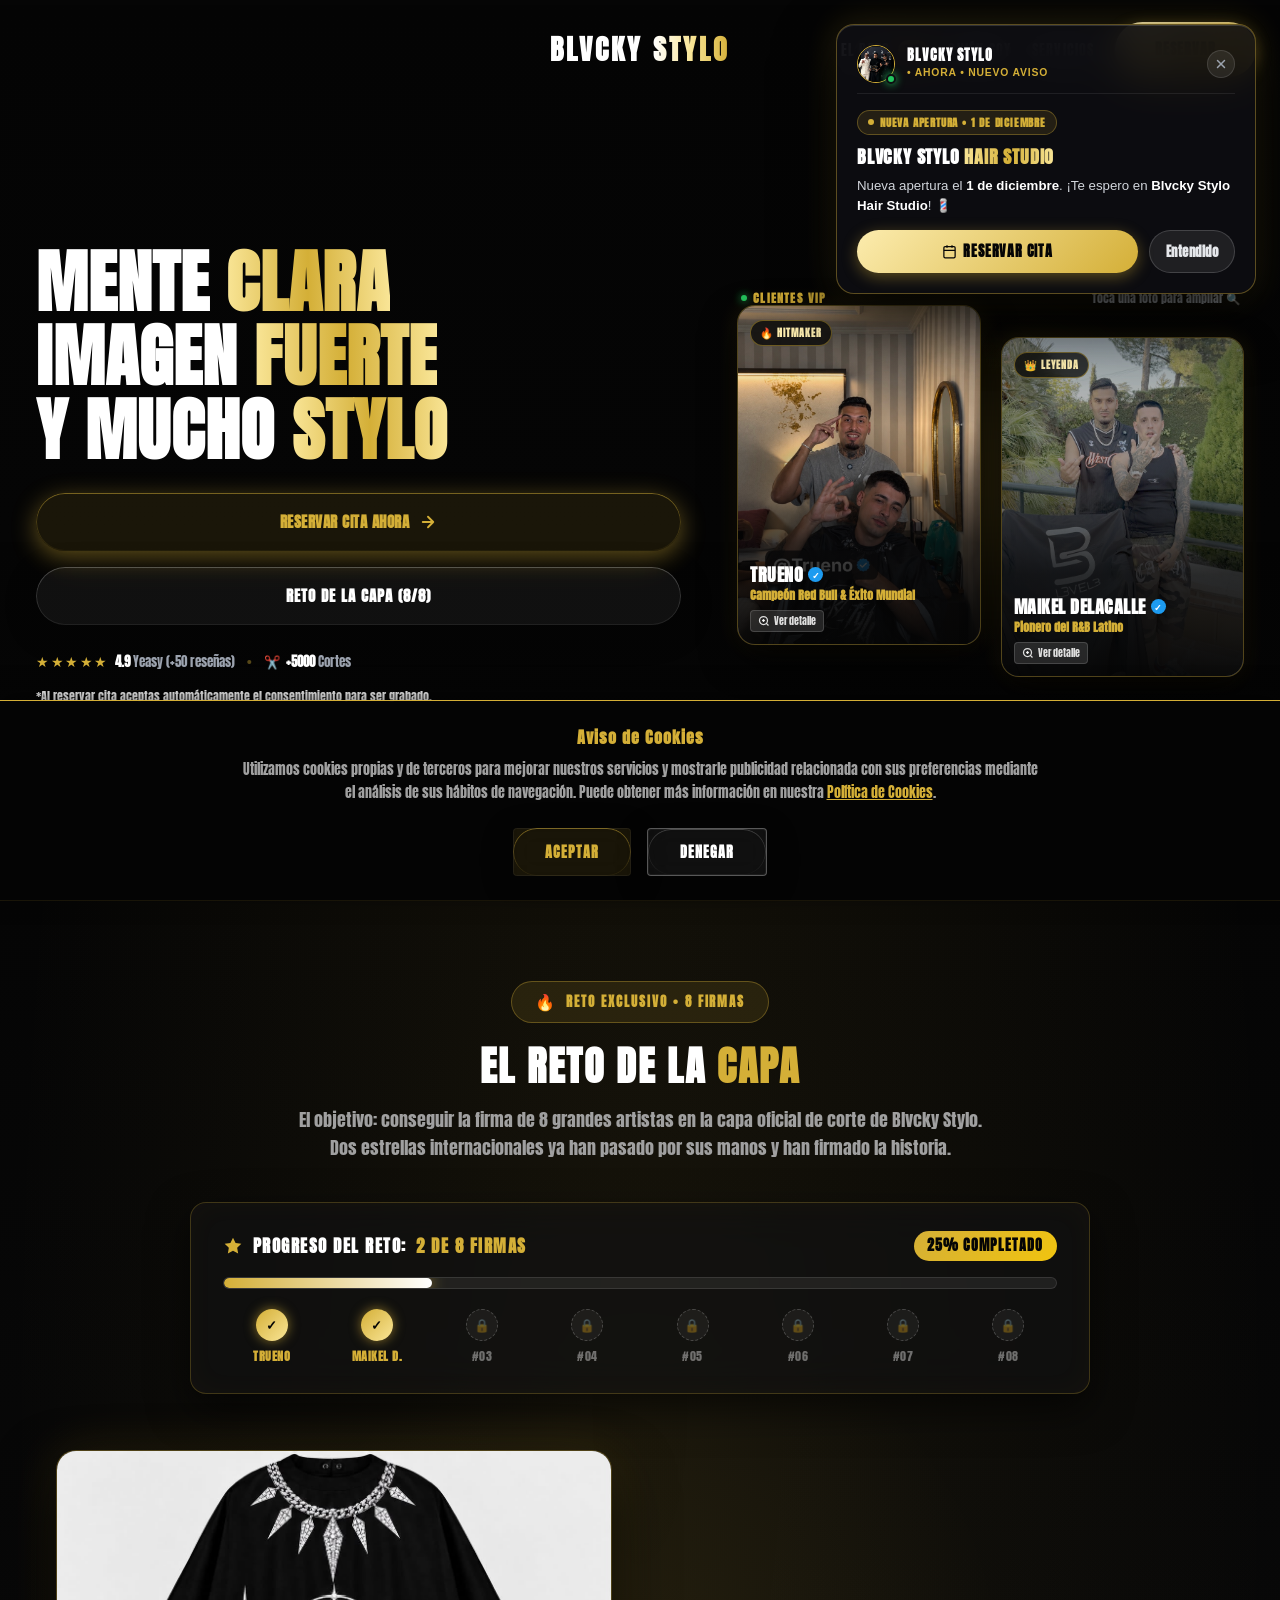
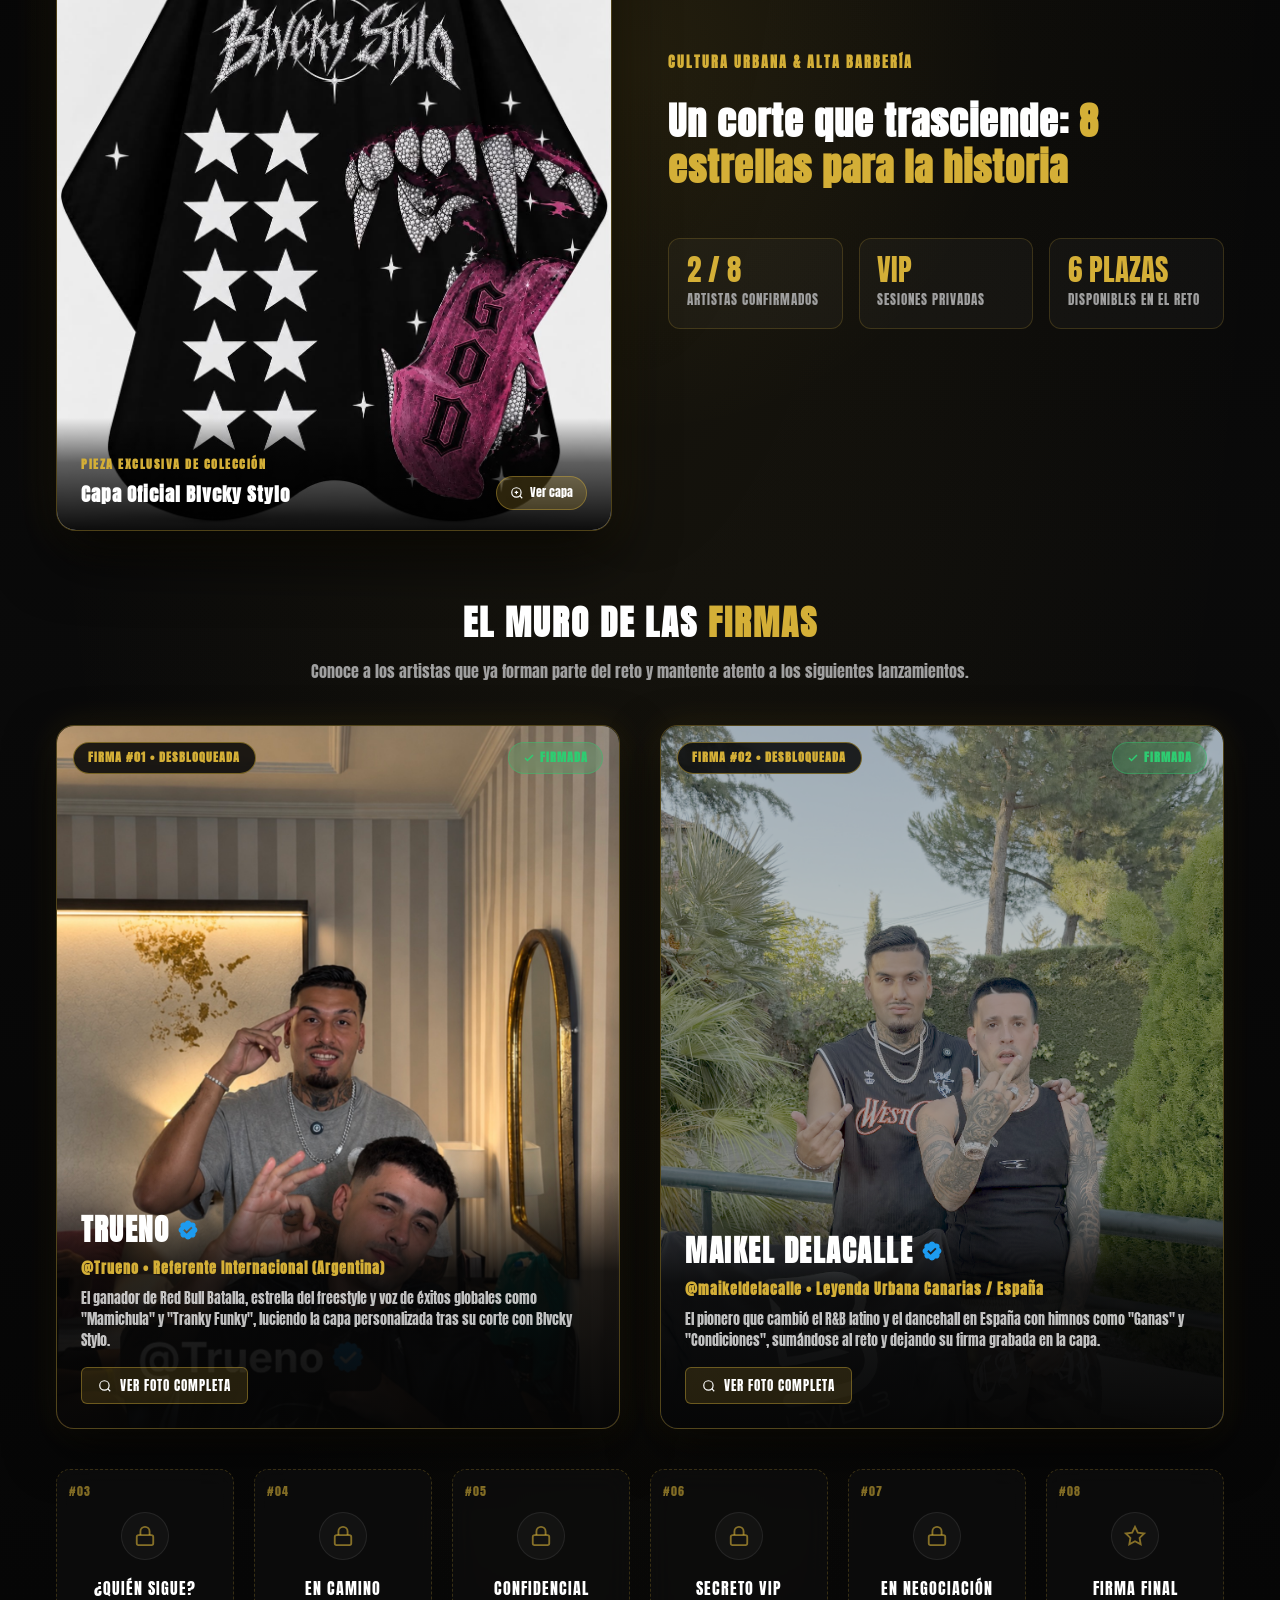
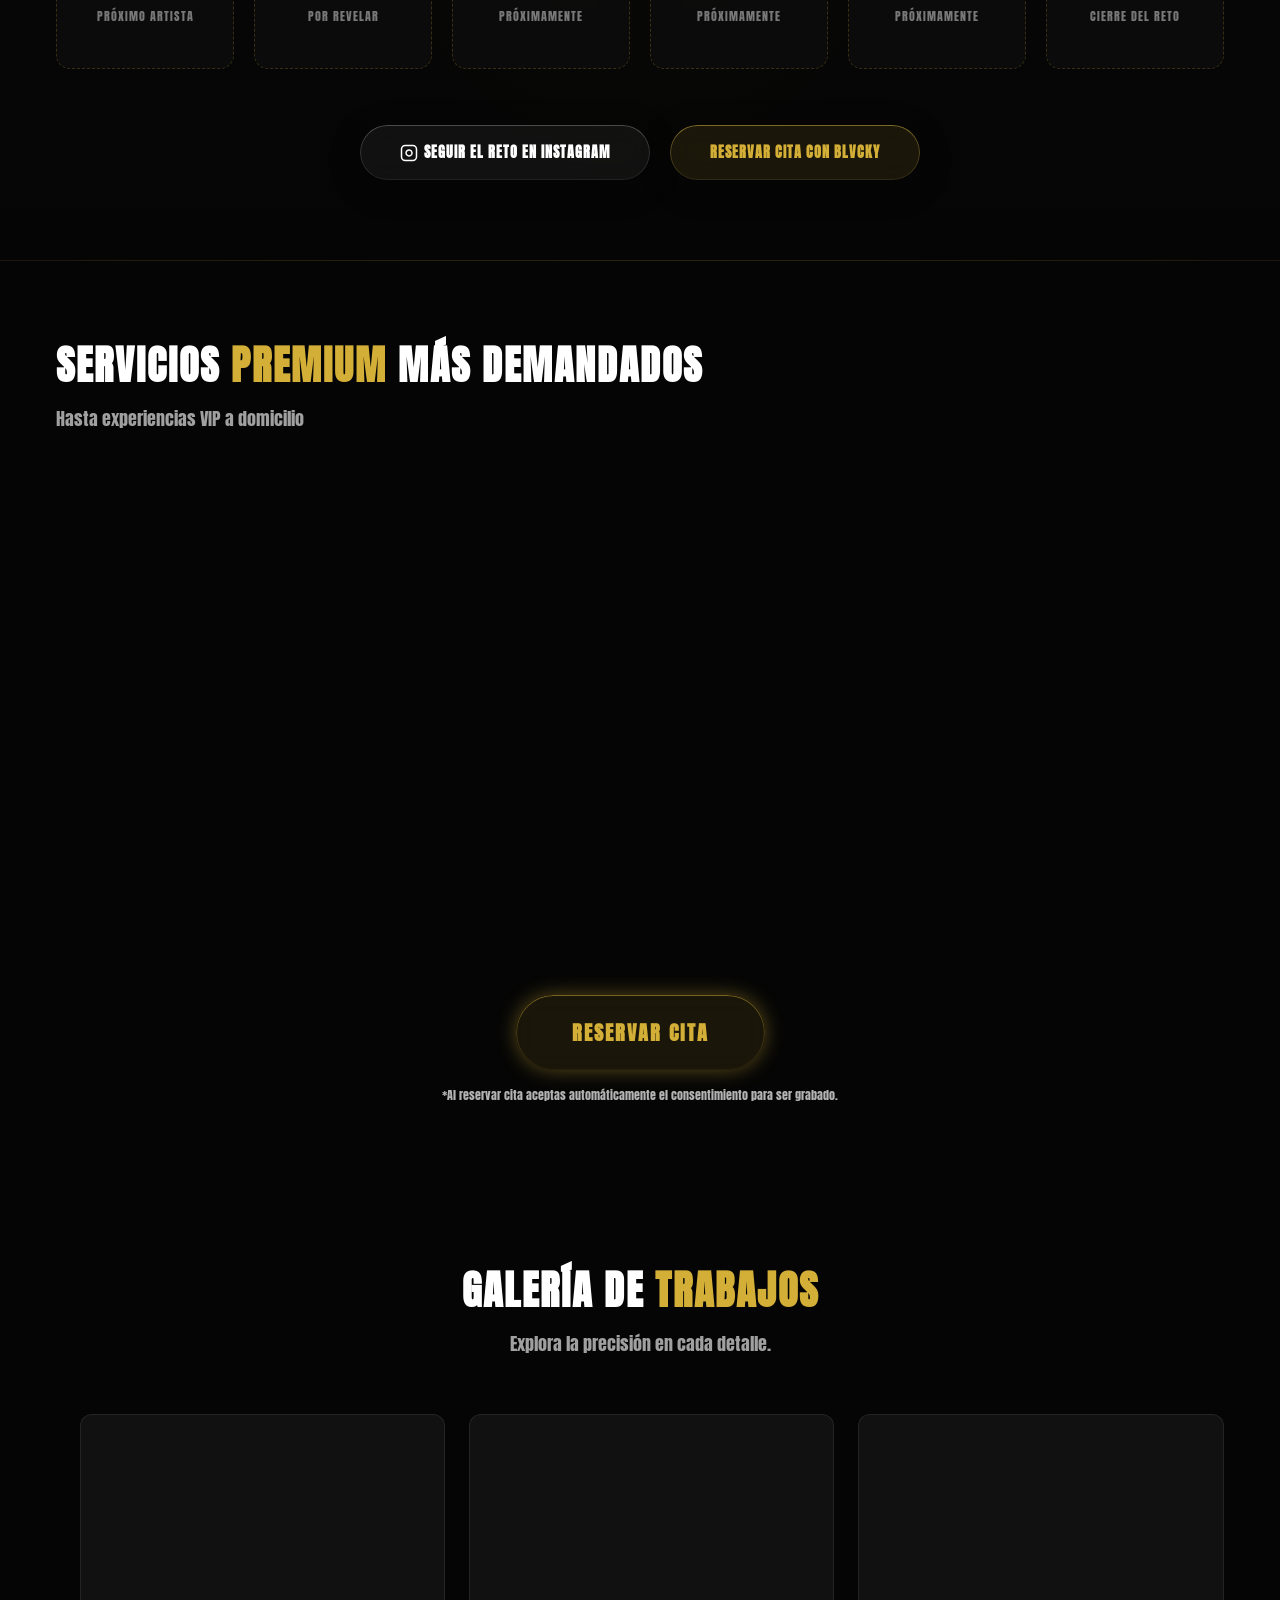
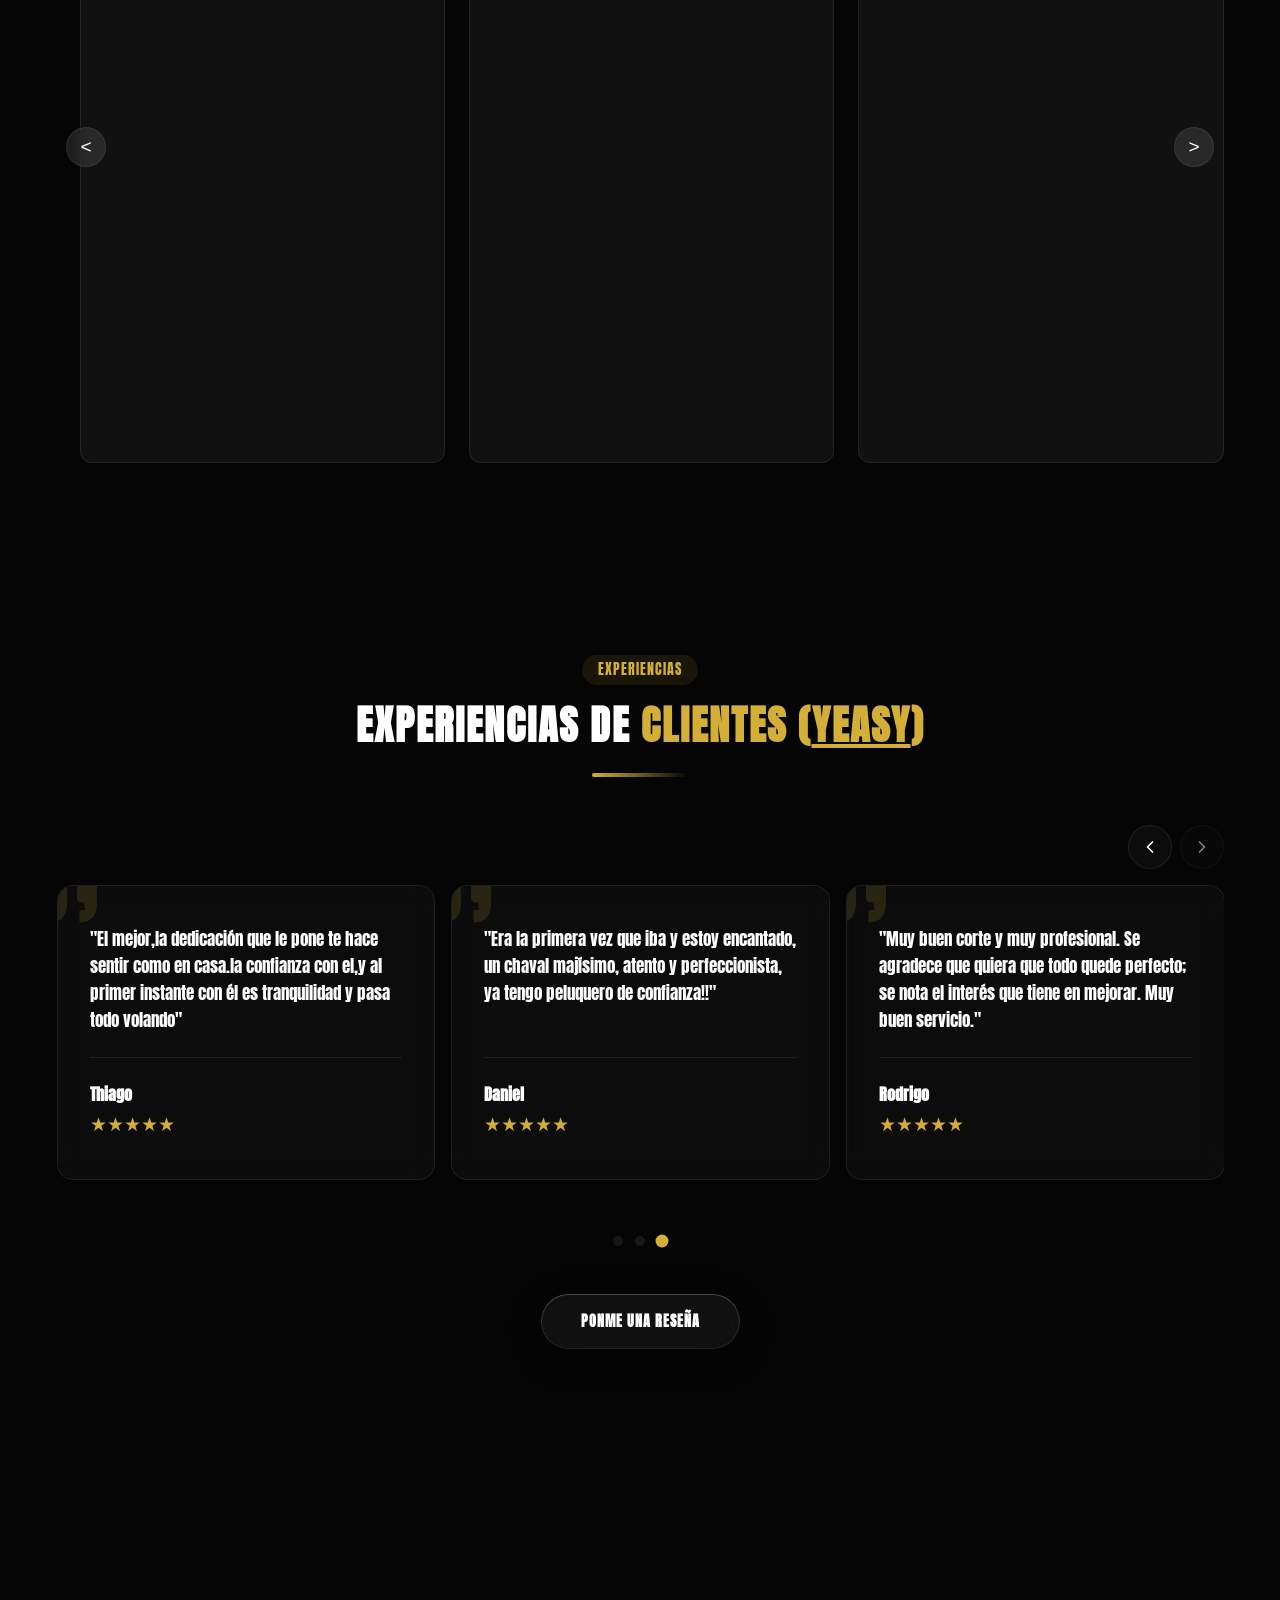
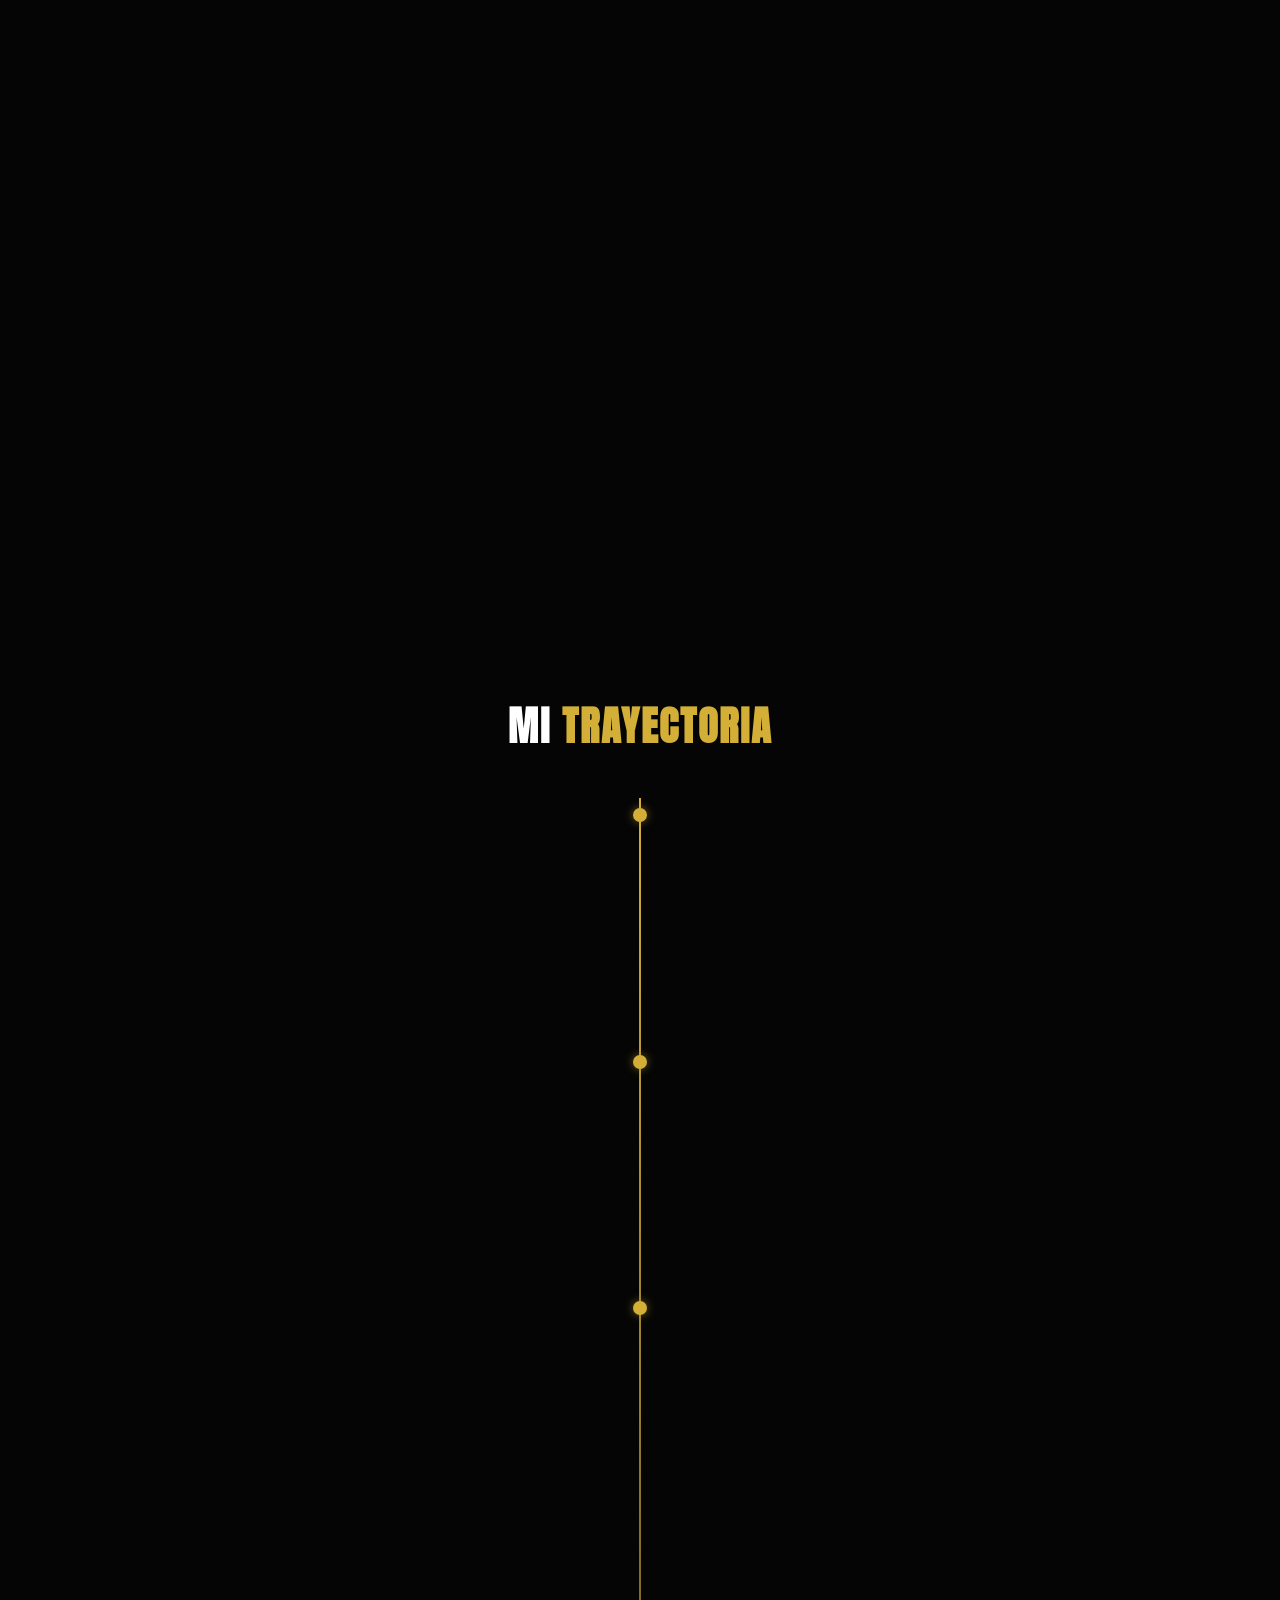
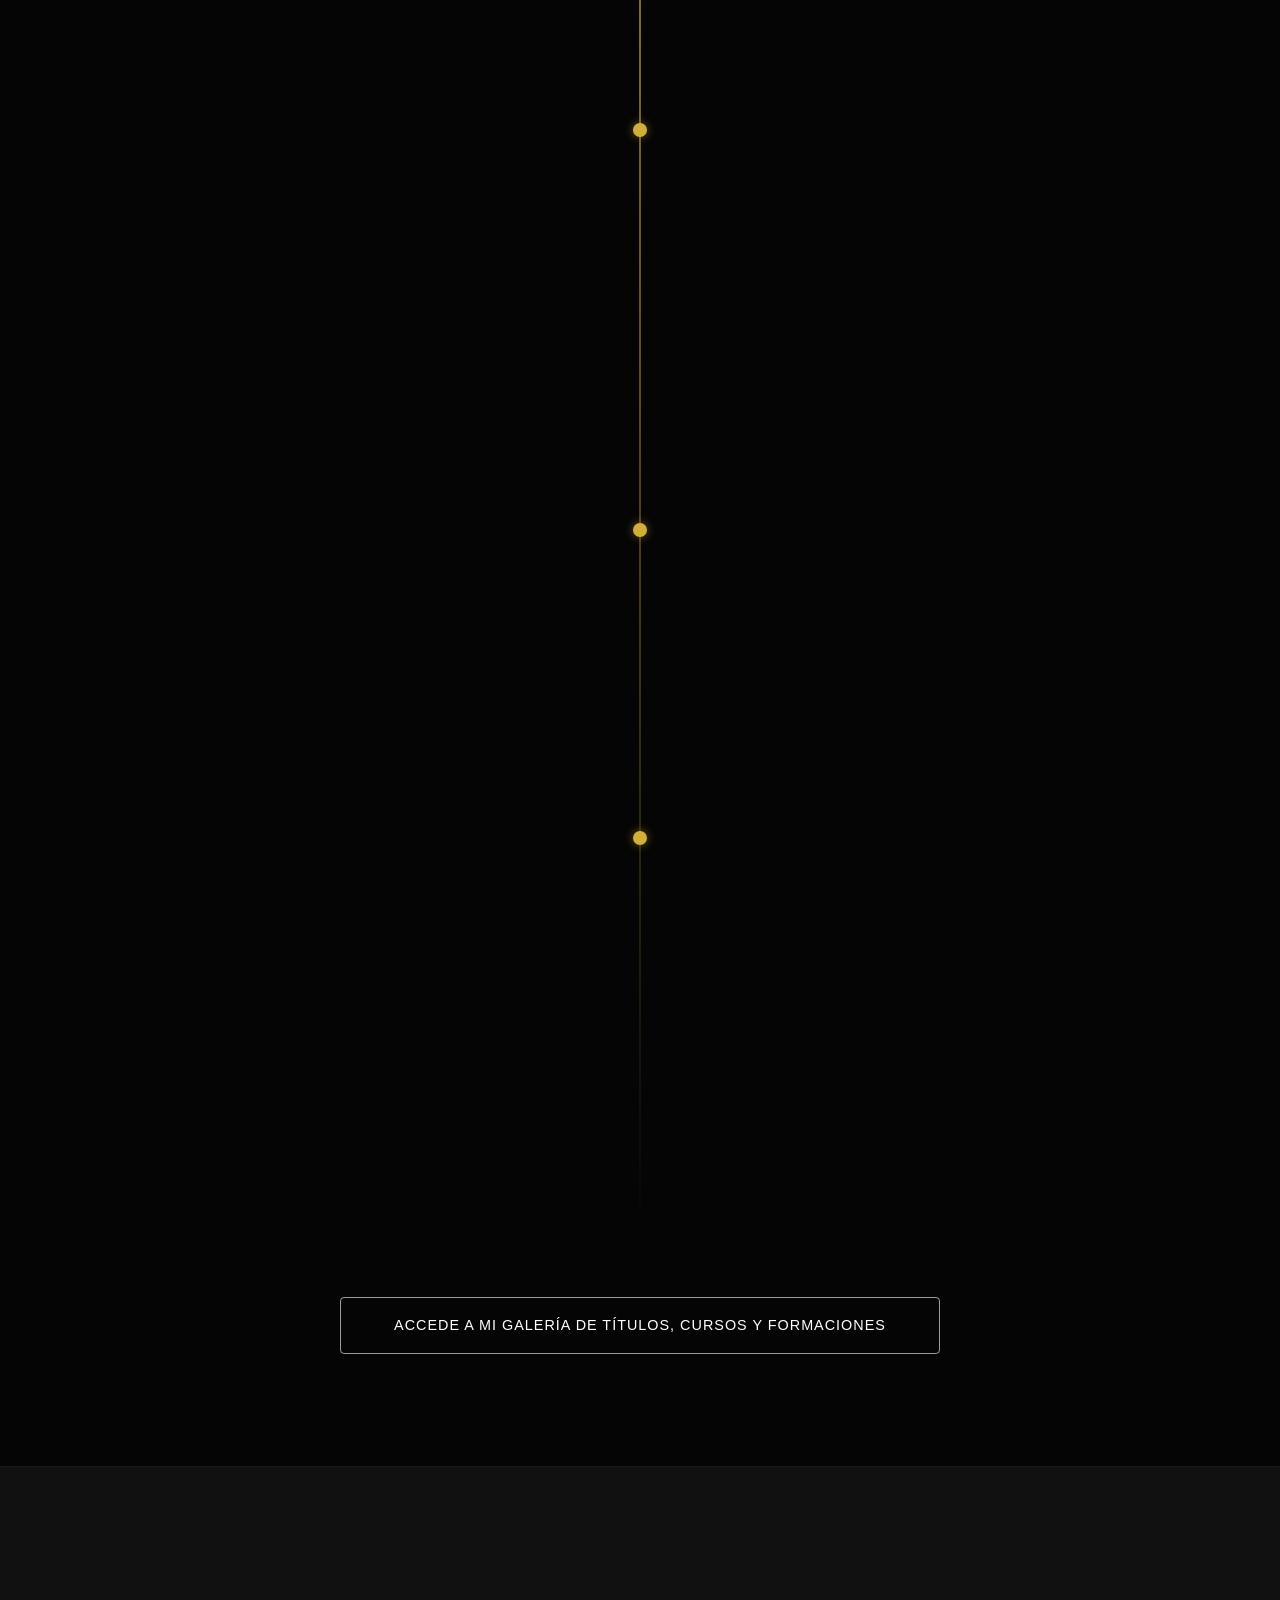
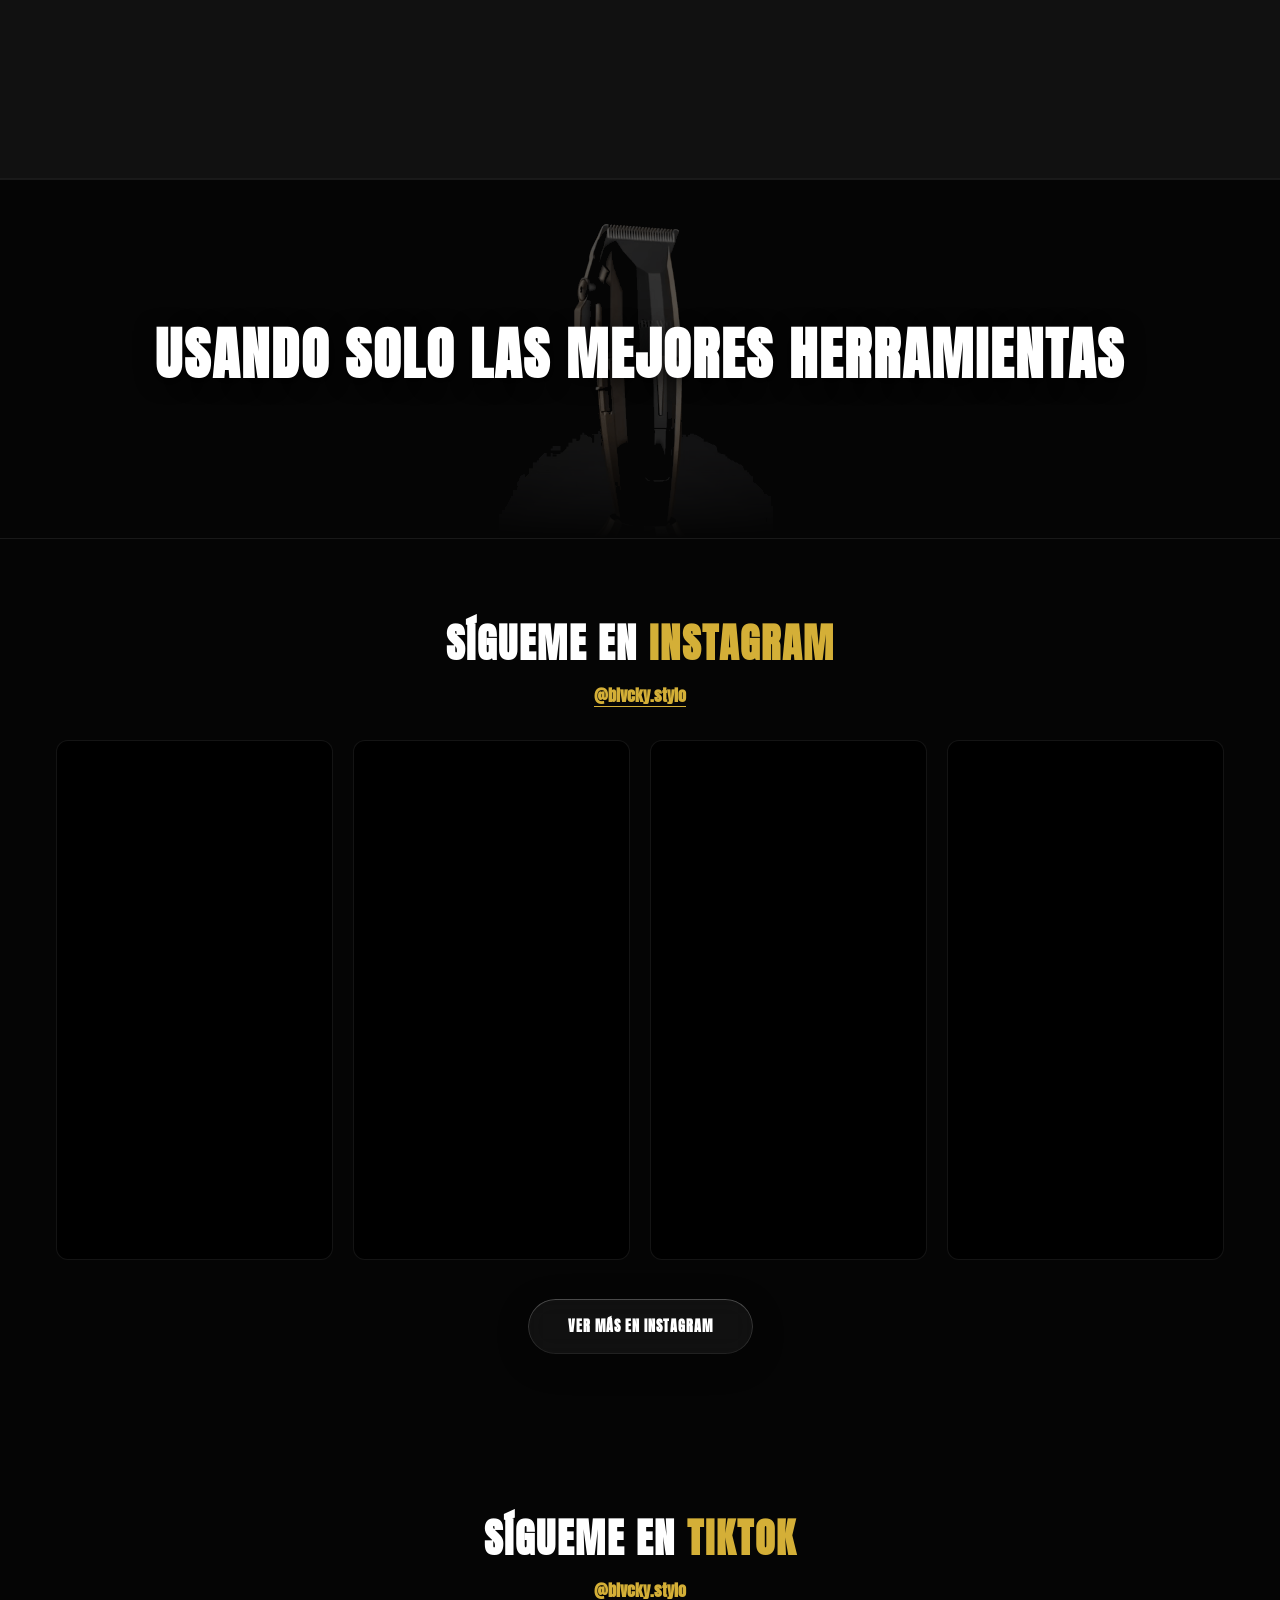
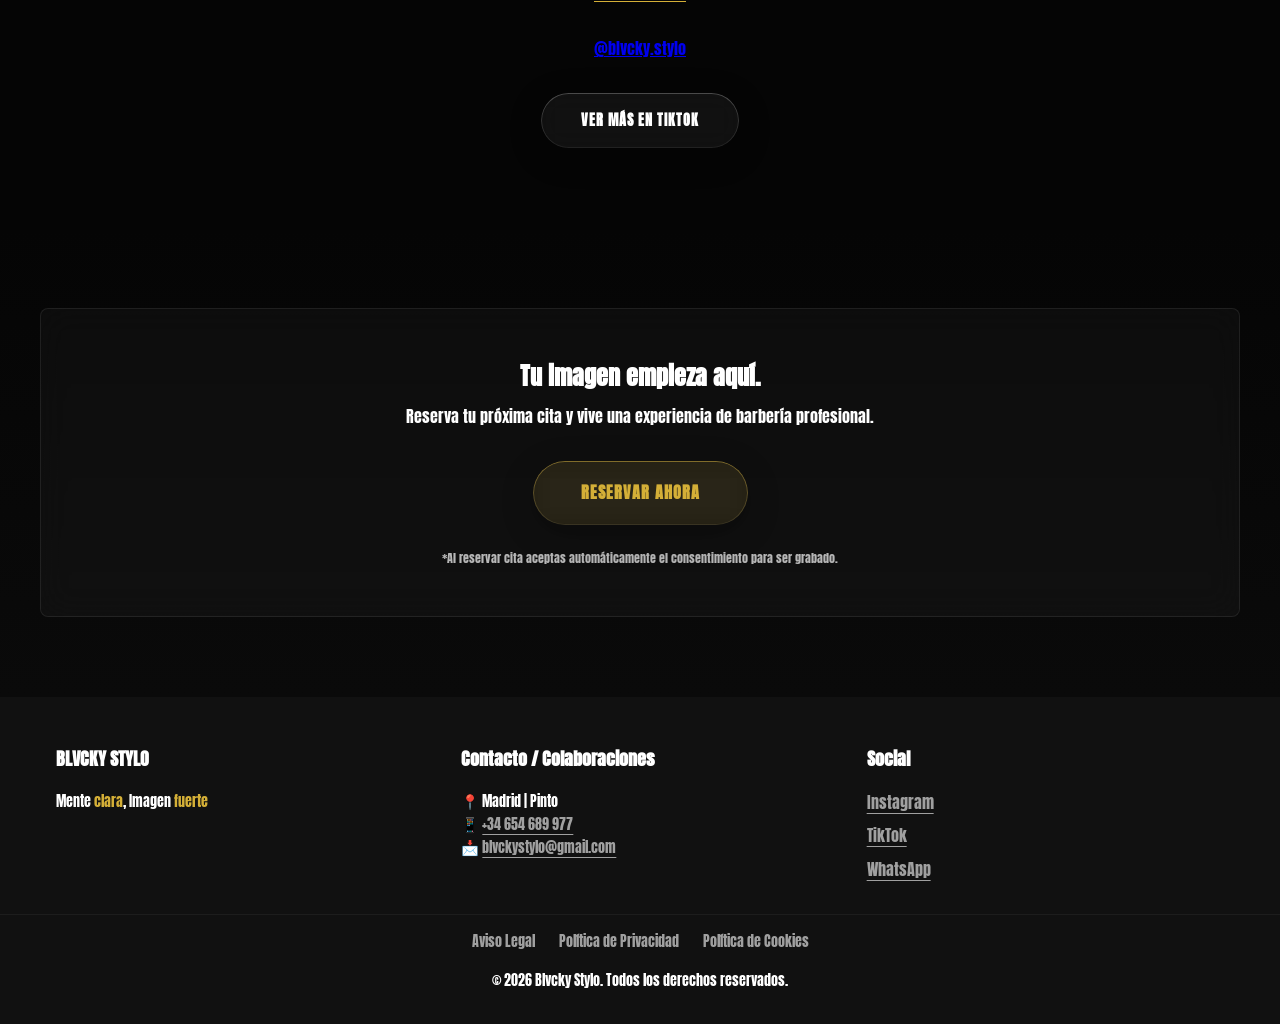
==== commit 73a661b2: "ultimos cambios" ====
--- a/index.html
+++ b/index.html
@@ -52,7 +52,8 @@
                     BLVCKY STYLO <span class="gold-gradient-text">HAIR STUDIO</span>
                 </h3>
                 <p class="apertura-notif-desc">
-                    Nueva apertura el <strong>1 de diciembre</strong>. ¡Te espero en <strong>Blvcky Stylo Hair Studio</strong>! 💈
+                    Nueva apertura el <strong>1 de diciembre</strong>. ¡Te espero en <strong>Blvcky Stylo Hair
+                        Studio</strong>! 💈
                 </p>
             </div>
 
@@ -138,12 +139,6 @@
             <div class="hero-grid-split">
                 <!-- Left Column: Copy, VIP Credibility & Actions -->
                 <div class="hero-text-col">
-                    <div class="hero-vip-badge fade-in-up">
-                        <span class="hero-vip-dot"></span>
-                        <span>EL BARBERO DE LOS ARTISTAS</span>
-                        <span class="hero-vip-loc">• PINTO (MADRID)</span>
-                    </div>
-
                     <h1 class="hero-title reveal-text" style="margin-bottom: 1.6rem;">
                         MENTE <span class="gold-gradient-text">CLARA</span><br>
                         IMAGEN <span class="gold-gradient-text">FUERTE</span><br>
@@ -154,7 +149,10 @@
                         <a href="https://yeasy.io/commerce/52bcd32d-6062-48b1-949e-556baa88e068" target="_blank"
                             rel="noopener noreferrer" class="btn btn-gold hero-btn-gold">
                             <span>Reservar Cita Ahora</span>
-                            <svg width="18" height="18" viewBox="0 0 24 24" fill="none" stroke="currentColor" stroke-width="2.5" stroke-linecap="round" stroke-linejoin="round"><path d="M5 12h14M12 5l7 7-7 7"/></svg>
+                            <svg width="18" height="18" viewBox="0 0 24 24" fill="none" stroke="currentColor"
+                                stroke-width="2.5" stroke-linecap="round" stroke-linejoin="round">
+                                <path d="M5 12h14M12 5l7 7-7 7" />
+                            </svg>
                         </a>
                         <a href="#reto-capa" class="btn btn-outline-white hero-btn-reto">
                             <span>Reto de la Capa (8/8)</span>
@@ -164,12 +162,12 @@
                     <div class="hero-trust-bar fade-in-up delay-3">
                         <div class="hero-trust-item">
                             <span class="hero-trust-stars">★★★★★</span>
-                            <span><strong>5.0</strong> Yeasy (+500 reseñas)</span>
+                            <span><strong>4.9</strong> Yeasy (+50 reseñas)</span>
                         </div>
                         <span class="hero-trust-sep">•</span>
                         <div class="hero-trust-item">
                             <span class="hero-trust-icon">✂️</span>
-                            <span><strong>+3.500</strong> Cortes</span>
+                            <span><strong>+5000</strong> Cortes</span>
                         </div>
                     </div>
 
@@ -194,7 +192,8 @@
                         <div class="hero-celeb-card" data-lightbox-src="assets/images/truenoguapa.png"
                             data-lightbox-title="TRUENO × BLVCKY STYLO"
                             data-lightbox-sub="Corte degradado con textura para el rapero y estrella internacional Trueno.">
-                            <img src="assets/images/trueno-hero.jpg" alt="Corte a Trueno por Blvcky Stylo" loading="eager" width="799" height="1200">
+                            <img src="assets/images/trueno-hero.jpg" alt="Corte a Trueno por Blvcky Stylo"
+                                loading="eager" width="799" height="1200">
                             <div class="hero-celeb-overlay">
                                 <div class="hero-celeb-top">
                                     <span class="hero-celeb-badge">🔥 HITMAKER</span>
@@ -206,7 +205,13 @@
                                     </div>
                                     <p class="hero-celeb-tagline">Campeón Red Bull & Éxito Mundial</p>
                                     <div class="hero-celeb-zoom-hint">
-                                        <svg width="12" height="12" viewBox="0 0 24 24" fill="none" stroke="currentColor" stroke-width="2.5"><circle cx="11" cy="11" r="8"></circle><line x1="21" y1="21" x2="16.65" y2="16.65"></line><line x1="11" y1="8" x2="11" y2="14"></line><line x1="8" y1="11" x2="14" y2="11"></line></svg>
+                                        <svg width="12" height="12" viewBox="0 0 24 24" fill="none"
+                                            stroke="currentColor" stroke-width="2.5">
+                                            <circle cx="11" cy="11" r="8"></circle>
+                                            <line x1="21" y1="21" x2="16.65" y2="16.65"></line>
+                                            <line x1="11" y1="8" x2="11" y2="14"></line>
+                                            <line x1="8" y1="11" x2="14" y2="11"></line>
+                                        </svg>
                                         <span>Ver detalle</span>
                                     </div>
                                 </div>
@@ -217,7 +222,8 @@
                         <div class="hero-celeb-card" data-lightbox-src="assets/images/maikel.png"
                             data-lightbox-title="MAIKEL DELACALLE × BLVCKY STYLO"
                             data-lightbox-sub="Fade quirúrgico y perfilado de barba para la leyenda urbana del R&B latino Maikel Delacalle.">
-                            <img src="assets/images/maikel-hero.jpg" alt="Corte a Maikel Delacalle por Blvcky Stylo" loading="eager" width="675" height="1200">
+                            <img src="assets/images/maikel-hero.jpg" alt="Corte a Maikel Delacalle por Blvcky Stylo"
+                                loading="eager" width="675" height="1200">
                             <div class="hero-celeb-overlay">
                                 <div class="hero-celeb-top">
                                     <span class="hero-celeb-badge">👑 LEYENDA</span>
@@ -229,7 +235,13 @@
                                     </div>
                                     <p class="hero-celeb-tagline">Pionero del R&B Latino</p>
                                     <div class="hero-celeb-zoom-hint">
-                                        <svg width="12" height="12" viewBox="0 0 24 24" fill="none" stroke="currentColor" stroke-width="2.5"><circle cx="11" cy="11" r="8"></circle><line x1="21" y1="21" x2="16.65" y2="16.65"></line><line x1="11" y1="8" x2="11" y2="14"></line><line x1="8" y1="11" x2="14" y2="11"></line></svg>
+                                        <svg width="12" height="12" viewBox="0 0 24 24" fill="none"
+                                            stroke="currentColor" stroke-width="2.5">
+                                            <circle cx="11" cy="11" r="8"></circle>
+                                            <line x1="21" y1="21" x2="16.65" y2="16.65"></line>
+                                            <line x1="11" y1="8" x2="11" y2="14"></line>
+                                            <line x1="8" y1="11" x2="14" y2="11"></line>
+                                        </svg>
                                         <span>Ver detalle</span>
                                     </div>
                                 </div>
@@ -903,8 +915,12 @@
             </div>
             <div class="about-text reveal-right">
                 <h2 class="section-title">Quién es <span class="gold-text">Blvcky Stylo</span></h2>
-                <p style="font-size: 1.1rem; color: #d1d5db; line-height: 1.6; margin-bottom: 1.5rem;">De empezar cortando en su habitación a los 16 años a convertirse en el barbero de referencia. Descubre su evolución paso a paso:</p>
-                <a href="#timeline" class="btn btn-outline-white" style="border-radius: 50px; font-size: 0.85rem; padding: 0.75rem 1.5rem;">Ver Trayectoria Completa ↓</a>
+                <p style="font-size: 1.1rem; color: #d1d5db; line-height: 1.6; margin-bottom: 1.5rem;">De empezar
+                    cortando en su habitación a los 16 años a convertirse en el barbero de referencia. Descubre su
+                    evolución paso a paso:</p>
+                <a href="#timeline" class="btn btn-outline-white"
+                    style="border-radius: 50px; font-size: 0.85rem; padding: 0.75rem 1.5rem;">Ver Trayectoria Completa
+                    ↓</a>
             </div>
         </div>
     </section>
@@ -1038,19 +1054,23 @@
                 <!-- IG Feed Embeds: New Videos -->
                 <div class="insta-item">
                     <iframe src="https://www.instagram.com/reel/De17a9gIWnr/embed?theme=dark" class="insta-iframe"
-                        frameborder="0" scrolling="no" allowtransparency="true" title="Instagram Reel Blvcky Stylo"></iframe>
+                        frameborder="0" scrolling="no" allowtransparency="true"
+                        title="Instagram Reel Blvcky Stylo"></iframe>
                 </div>
                 <div class="insta-item">
                     <iframe src="https://www.instagram.com/reel/DeUzQuQIZiN/embed?theme=dark" class="insta-iframe"
-                        frameborder="0" scrolling="no" allowtransparency="true" title="Instagram Reel Blvcky Stylo"></iframe>
+                        frameborder="0" scrolling="no" allowtransparency="true"
+                        title="Instagram Reel Blvcky Stylo"></iframe>
                 </div>
                 <div class="insta-item">
                     <iframe src="https://www.instagram.com/p/DdMKHcqjMfZ/embed?theme=dark" class="insta-iframe"
-                        frameborder="0" scrolling="no" allowtransparency="true" title="Instagram Post Blvcky Stylo"></iframe>
+                        frameborder="0" scrolling="no" allowtransparency="true"
+                        title="Instagram Post Blvcky Stylo"></iframe>
                 </div>
                 <div class="insta-item">
                     <iframe src="https://www.instagram.com/reel/Det-0N1o9xo/embed?theme=dark" class="insta-iframe"
-                        frameborder="0" scrolling="no" allowtransparency="true" title="Instagram Reel Blvcky Stylo"></iframe>
+                        frameborder="0" scrolling="no" allowtransparency="true"
+                        title="Instagram Reel Blvcky Stylo"></iframe>
                 </div>
             </div>
 
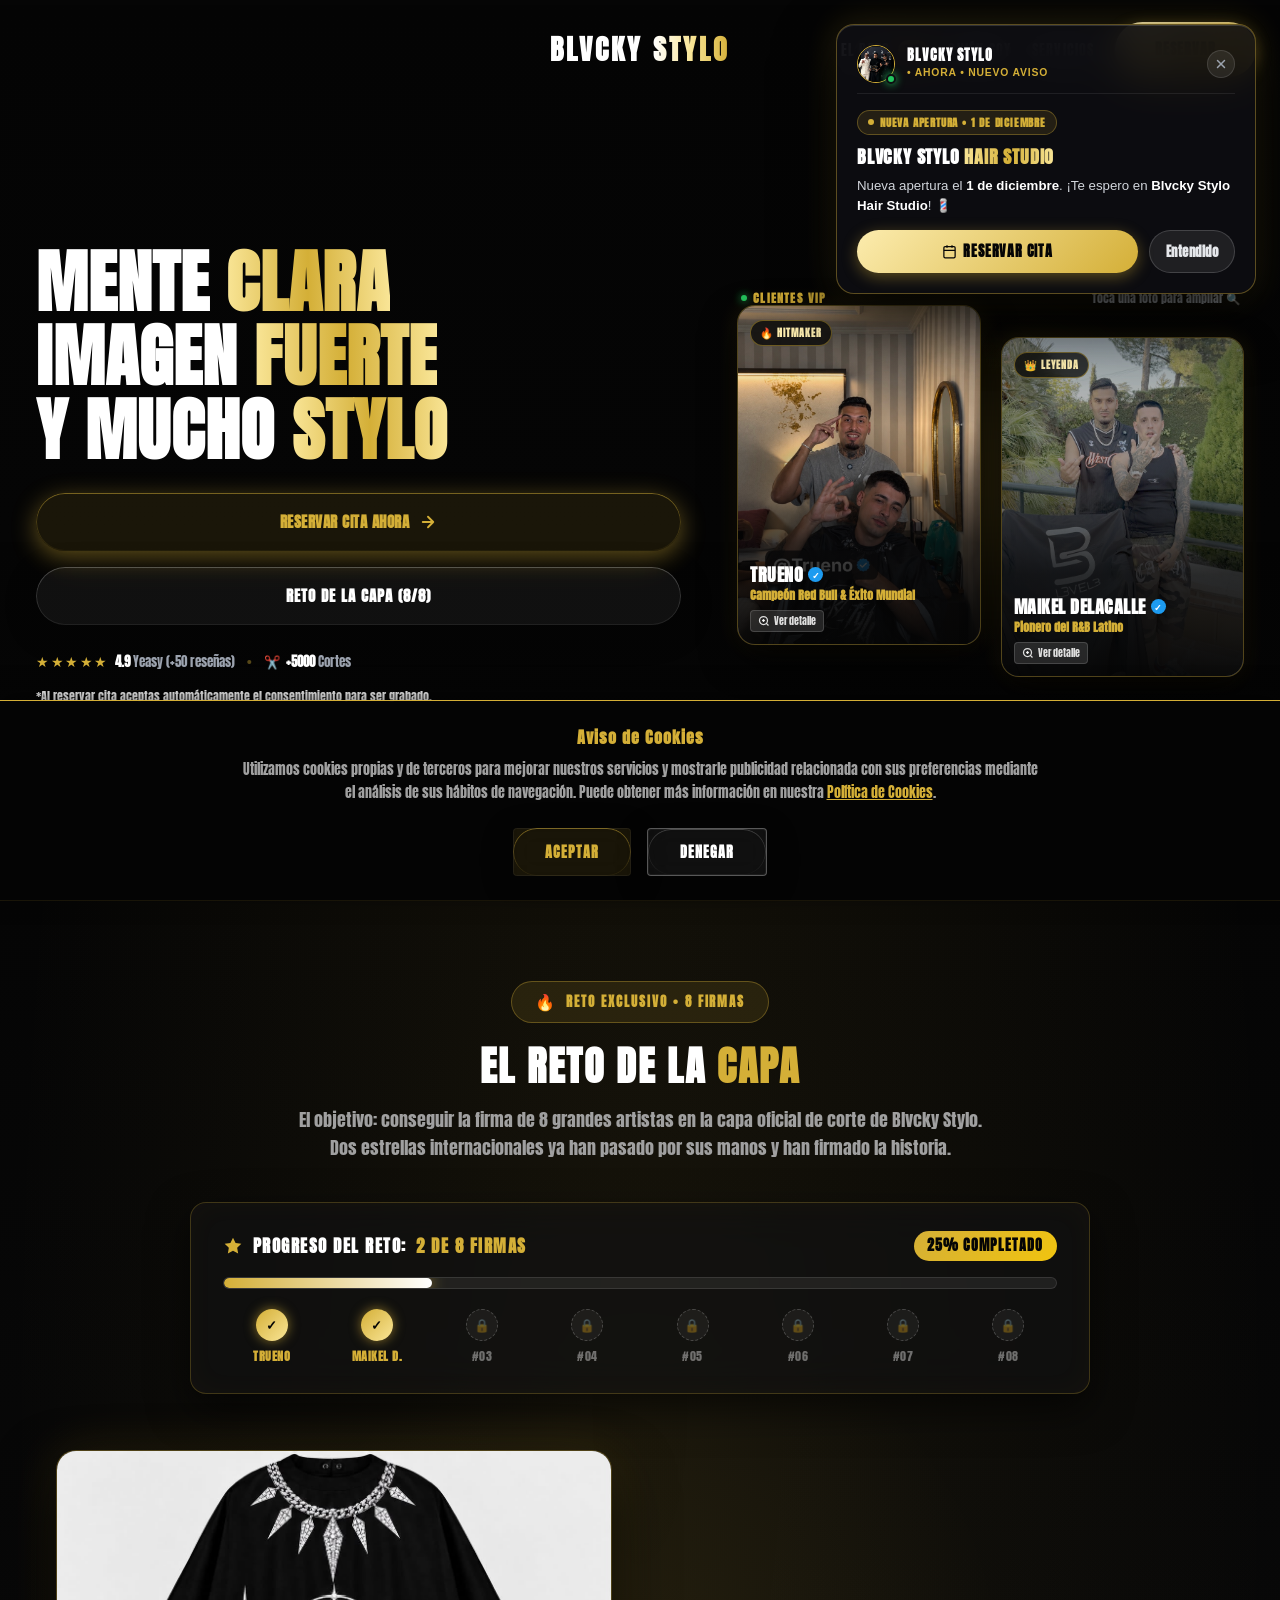
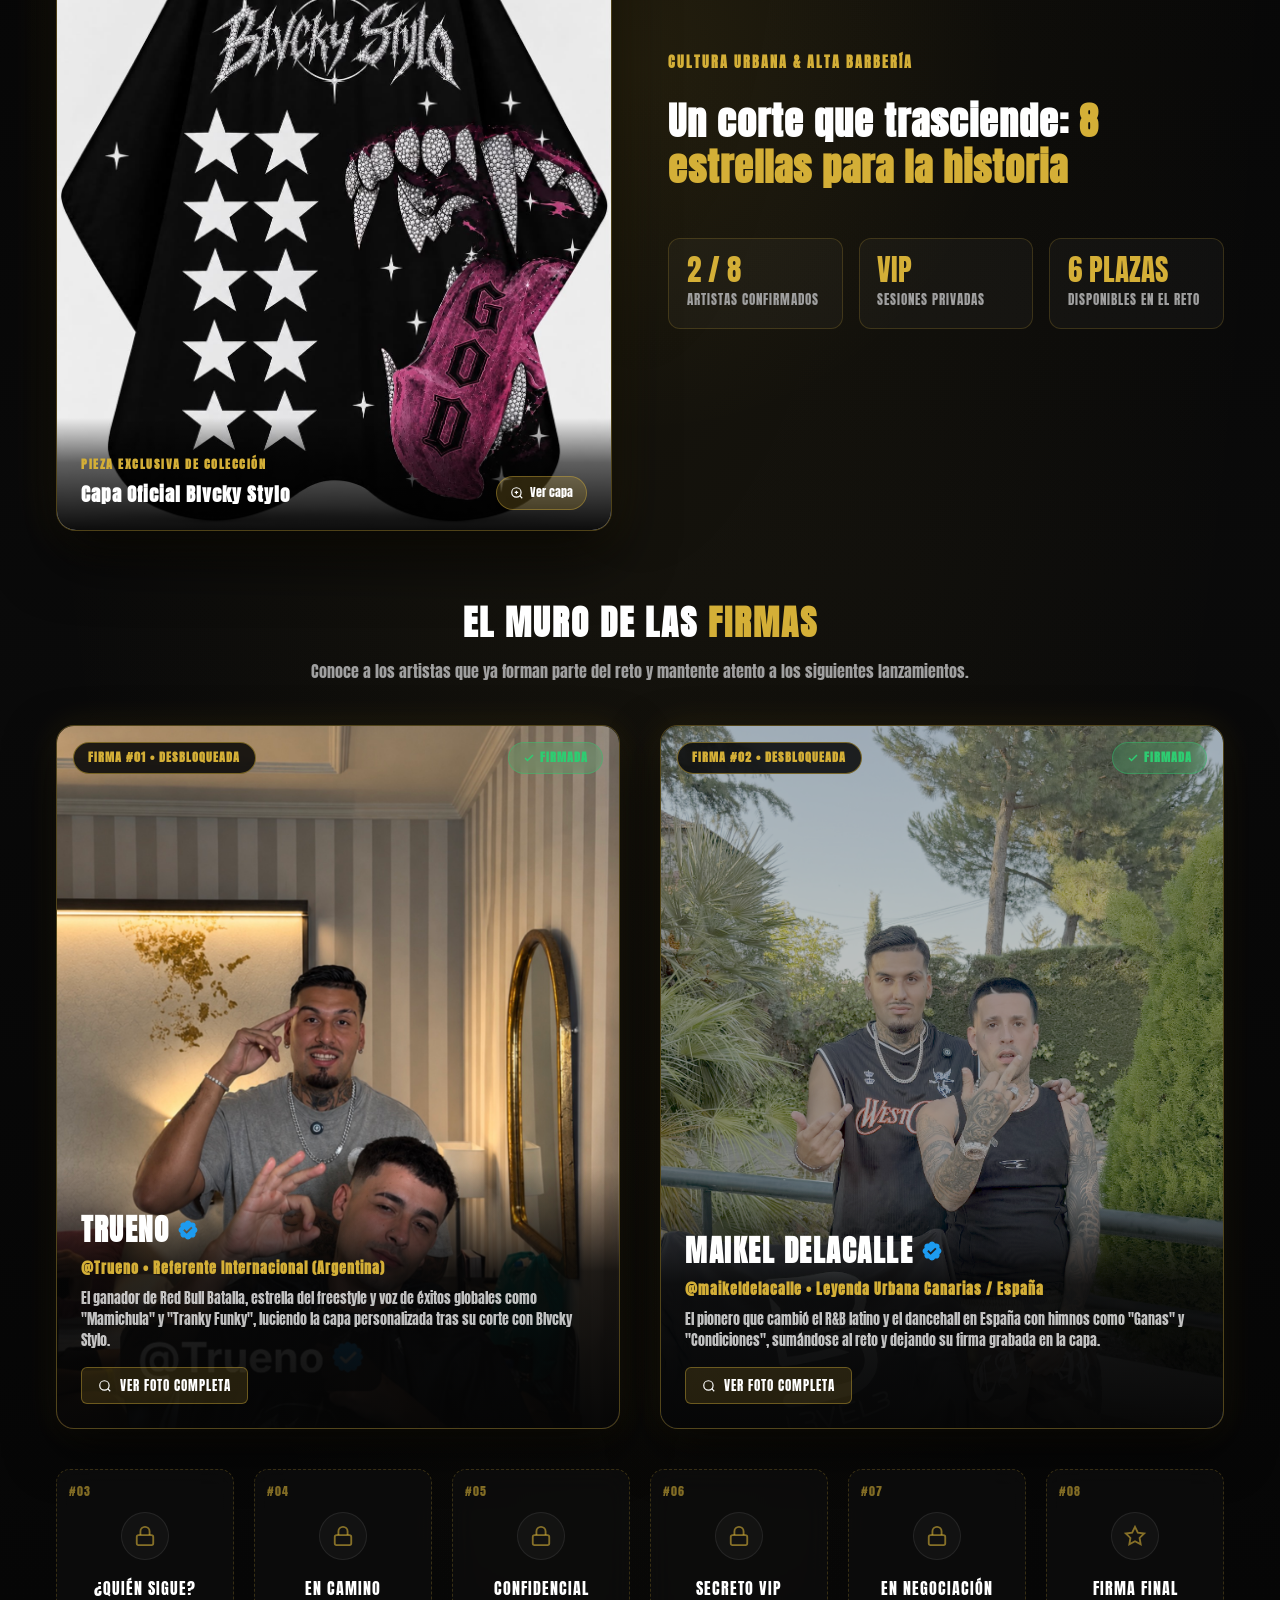
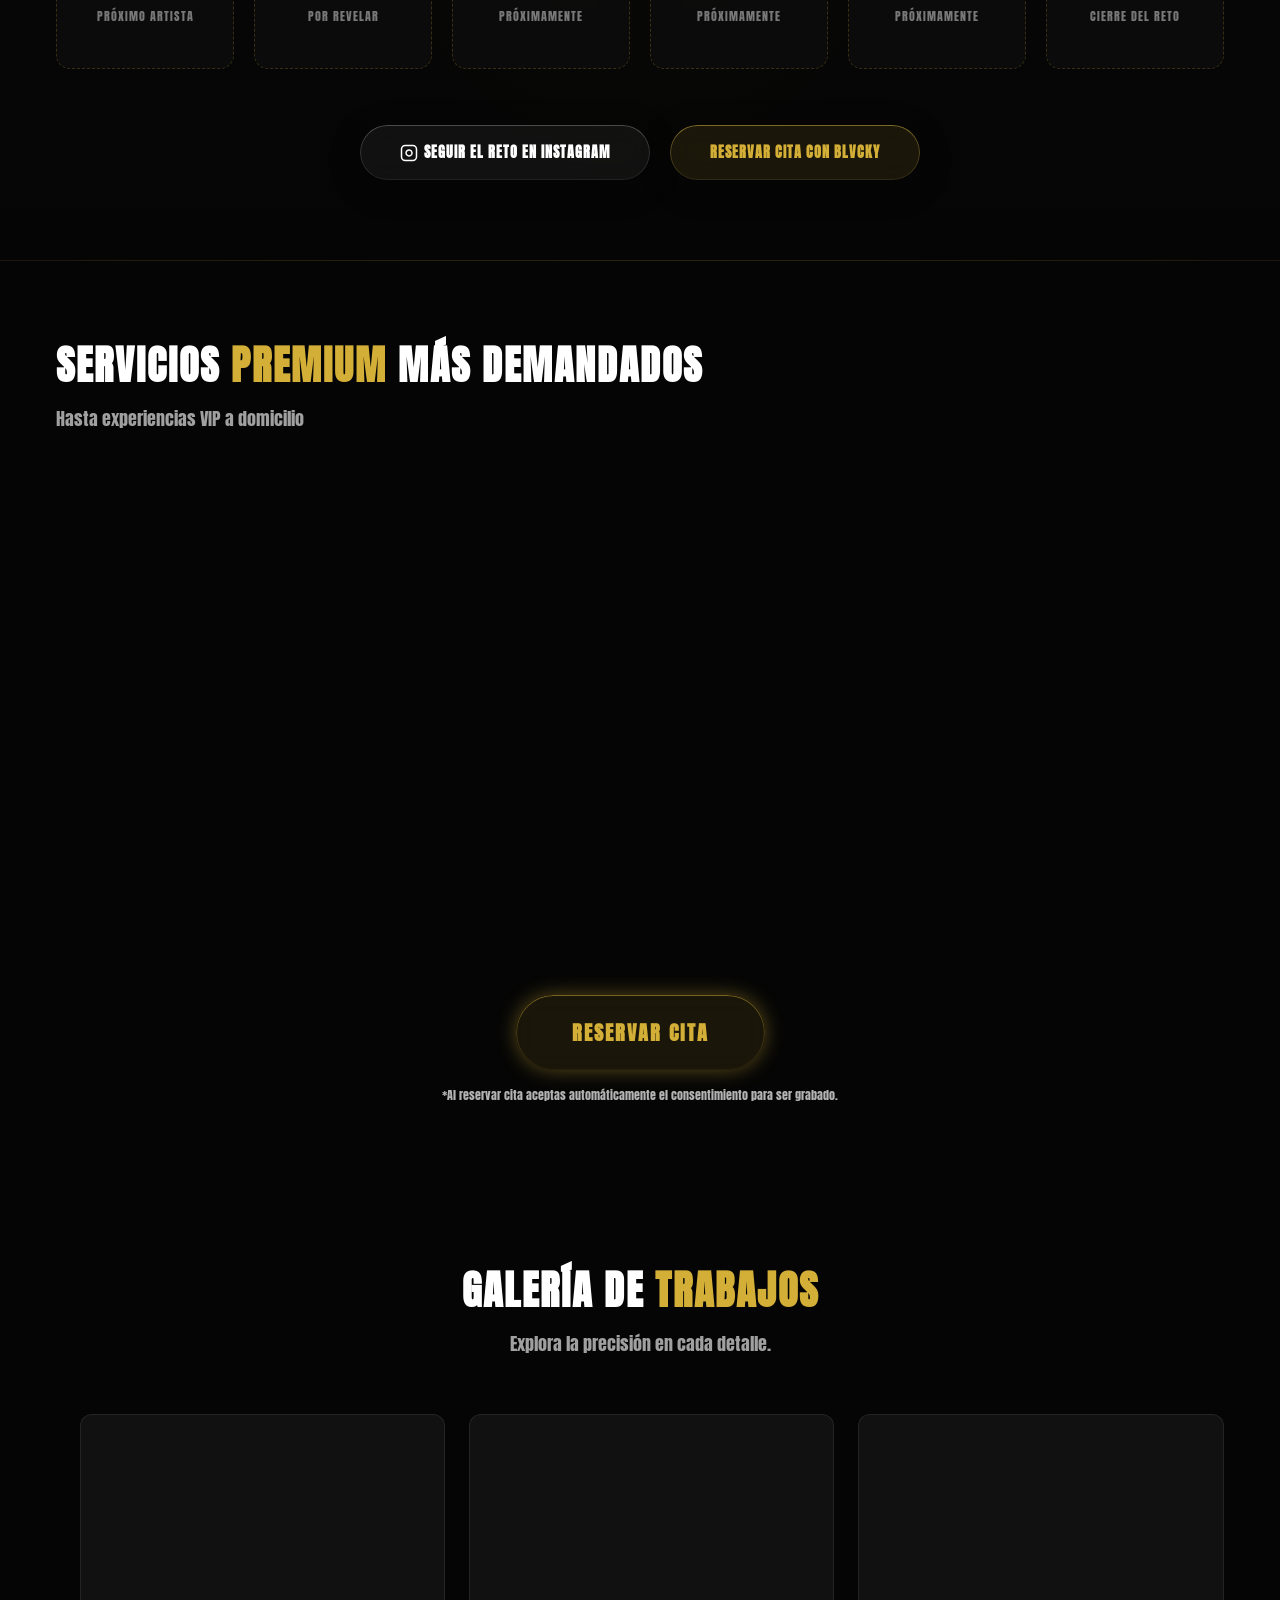
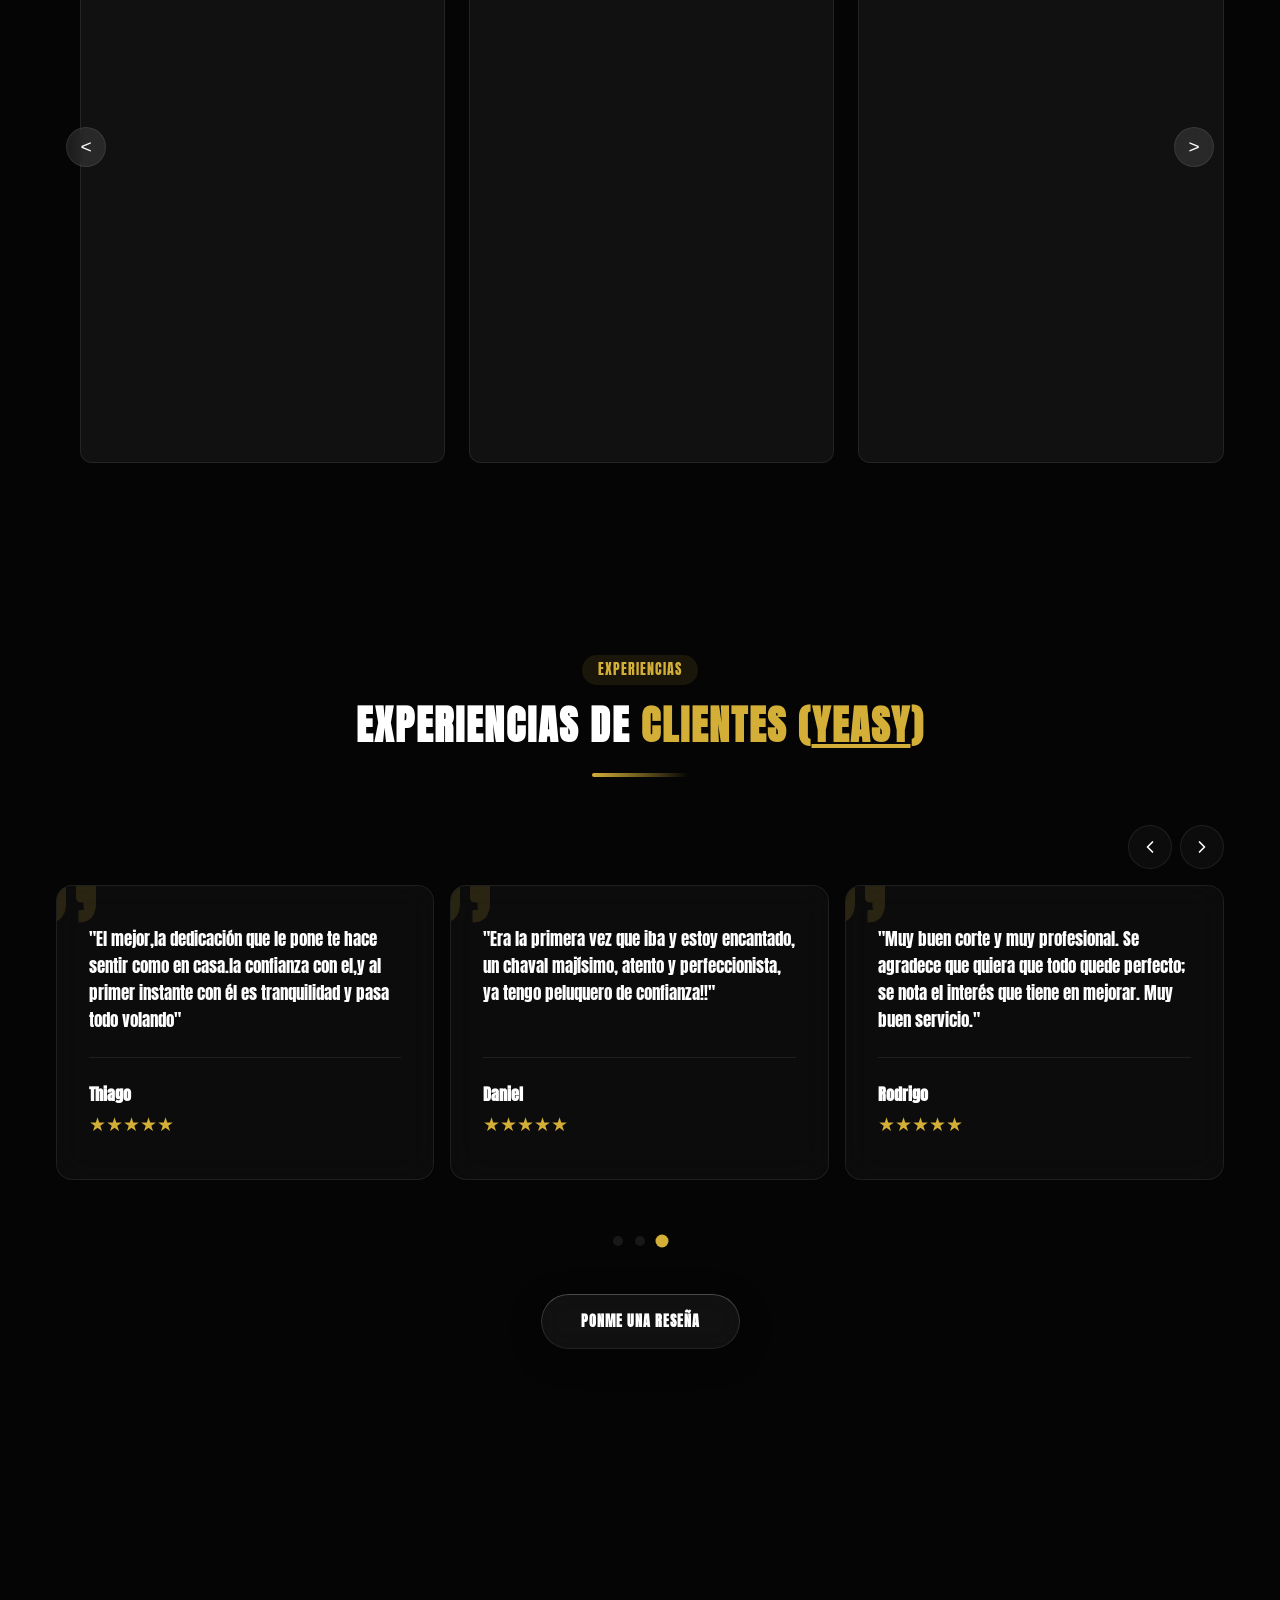
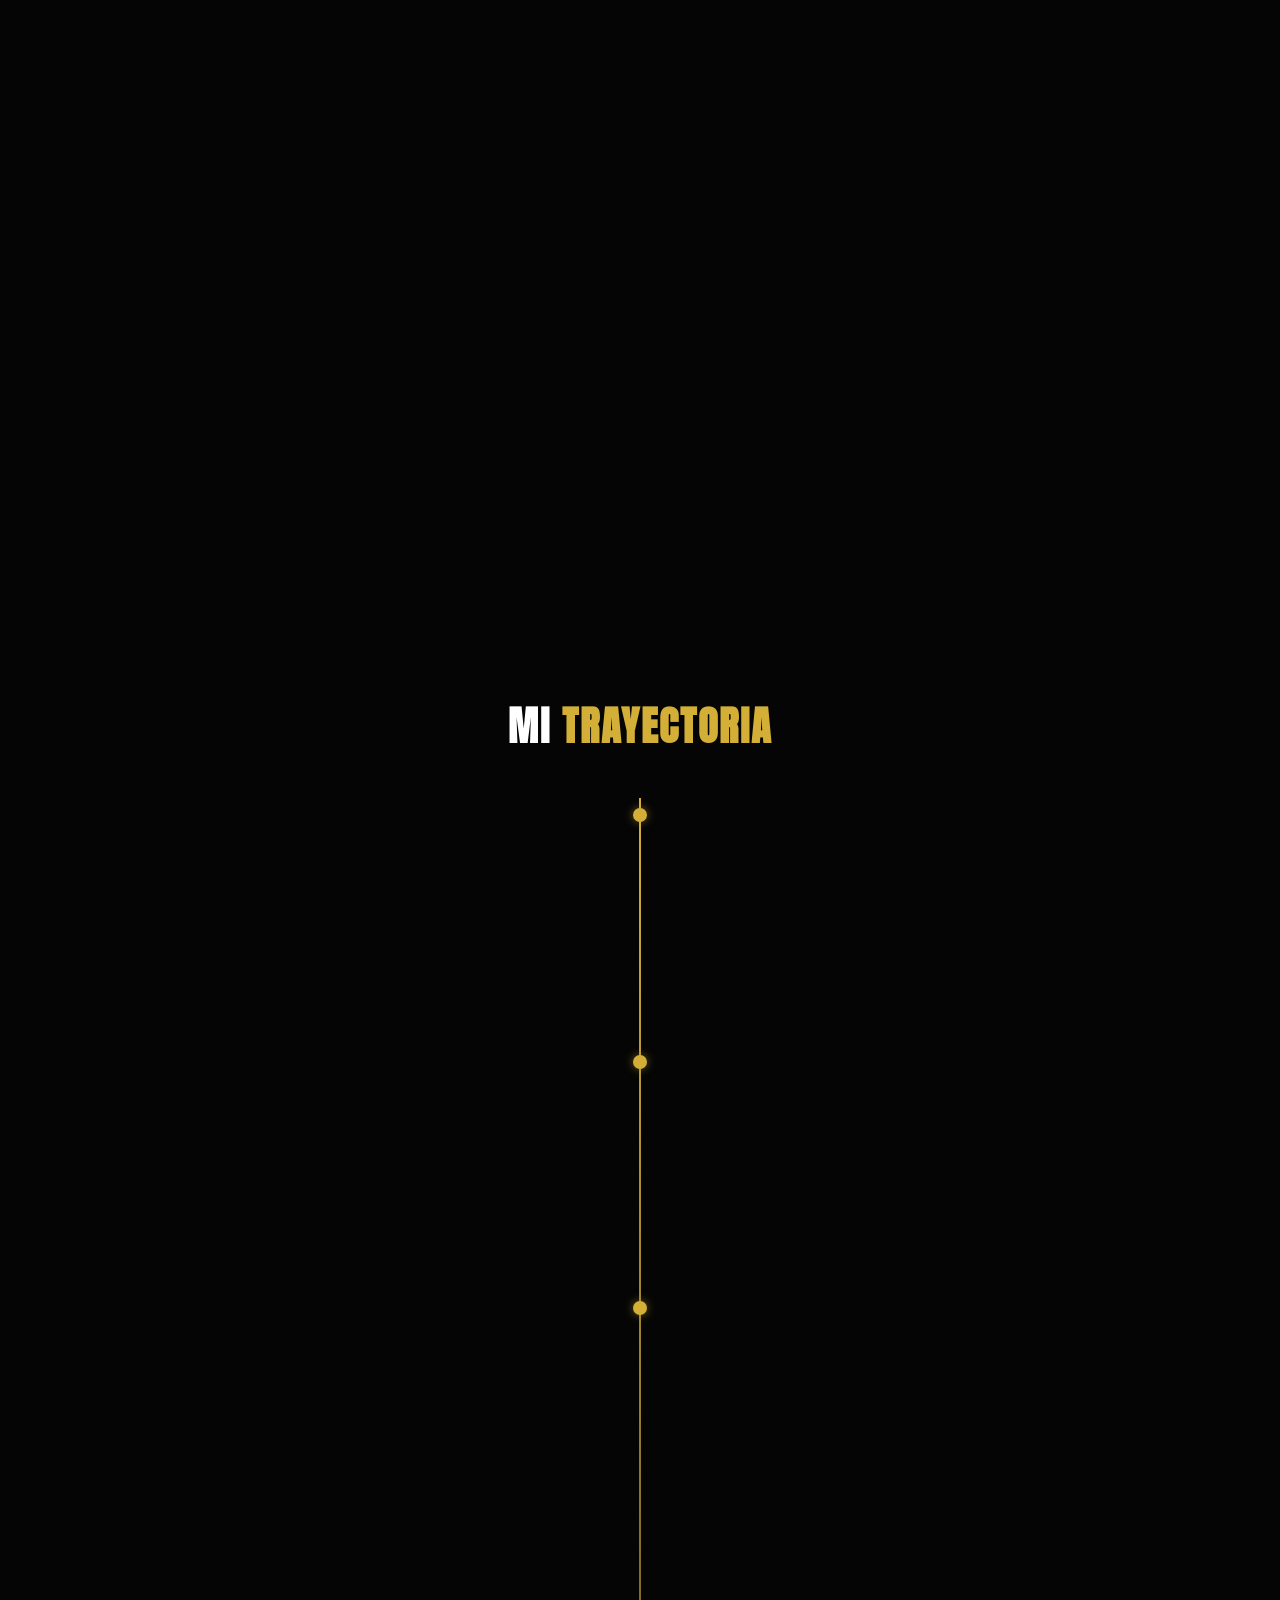
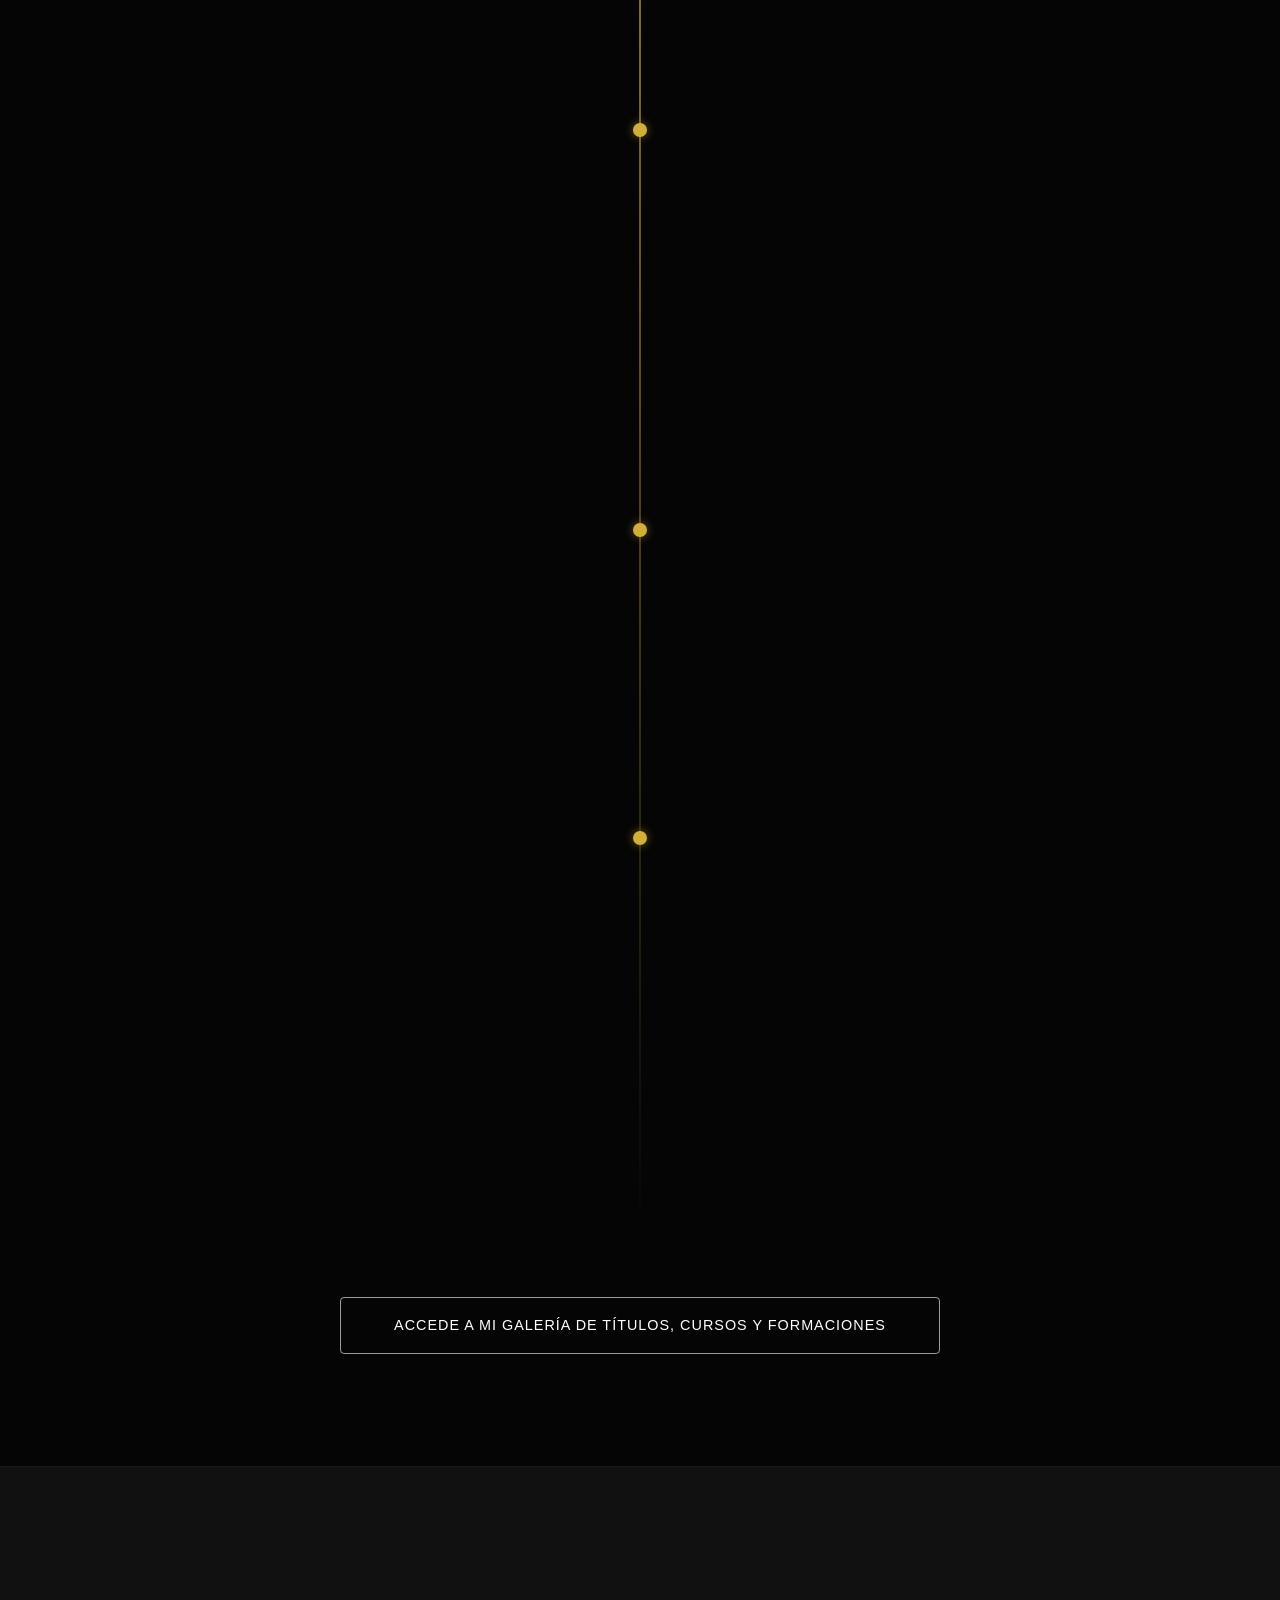
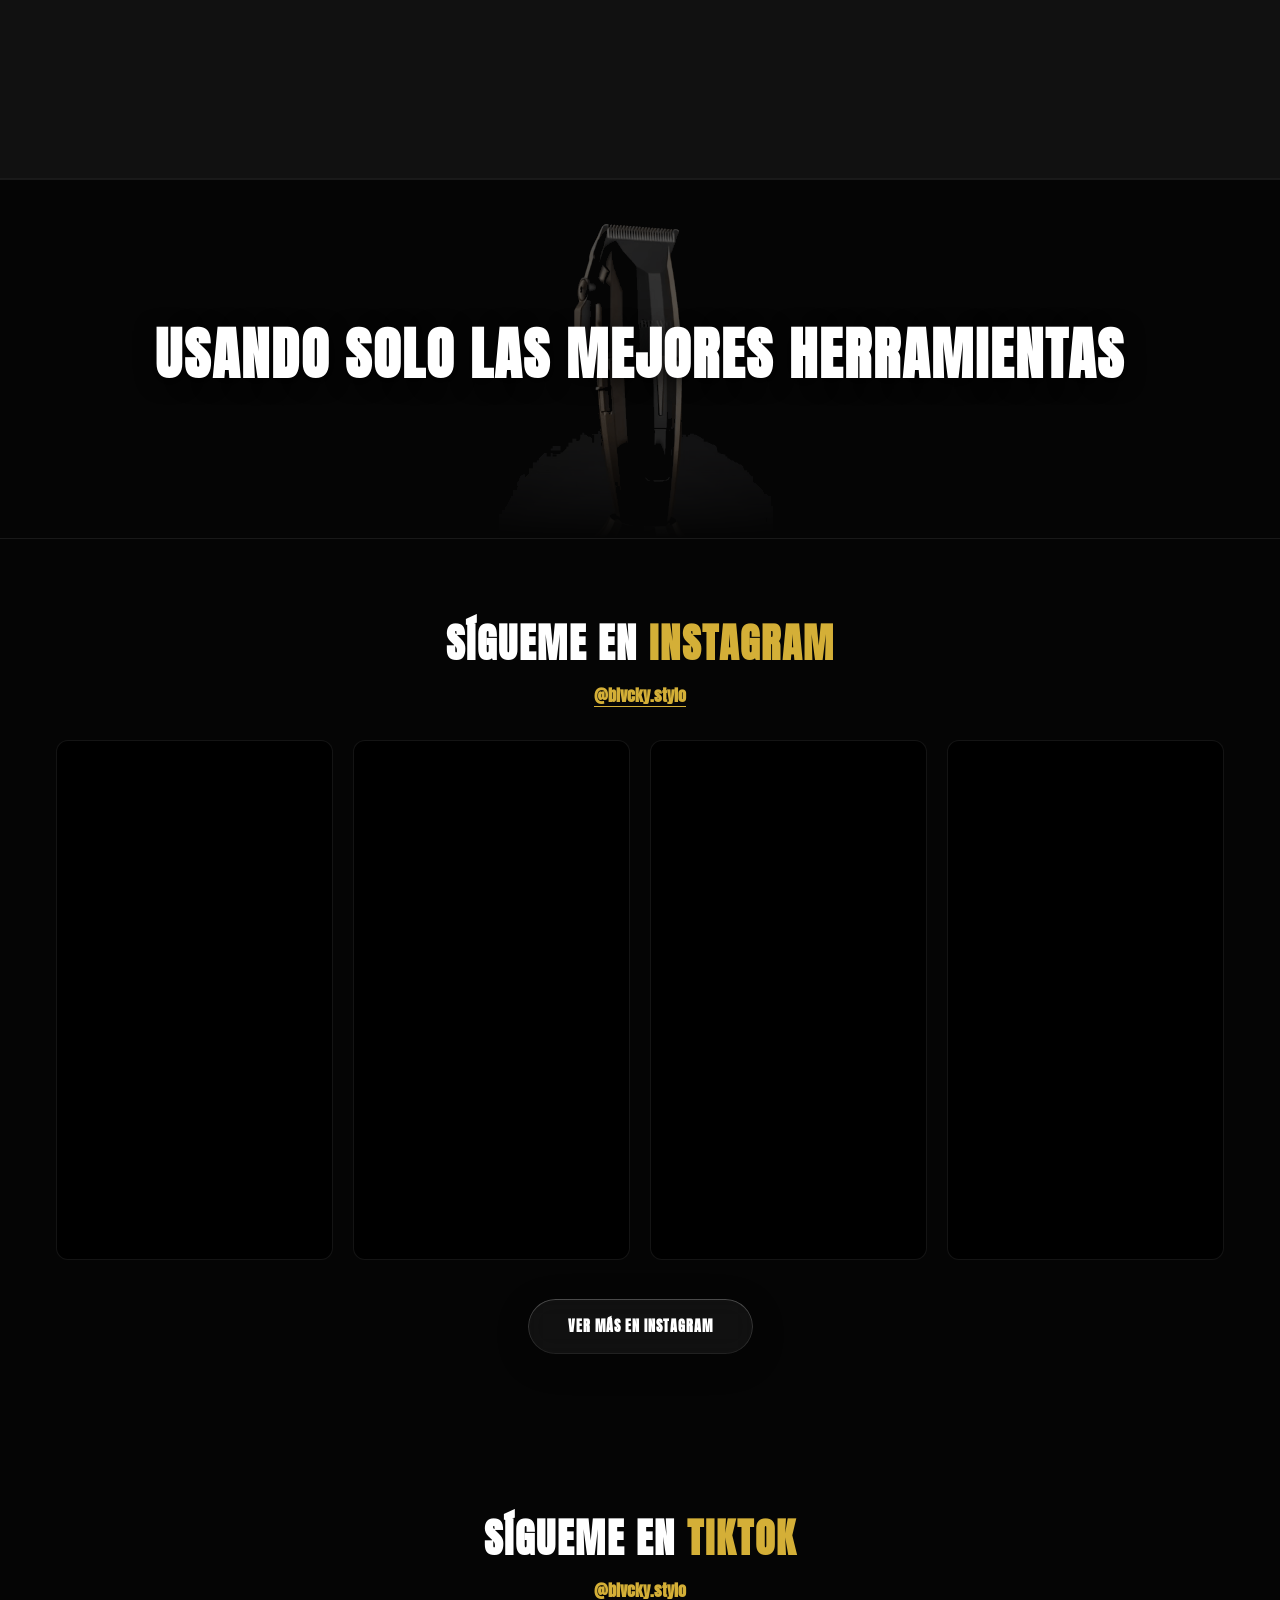
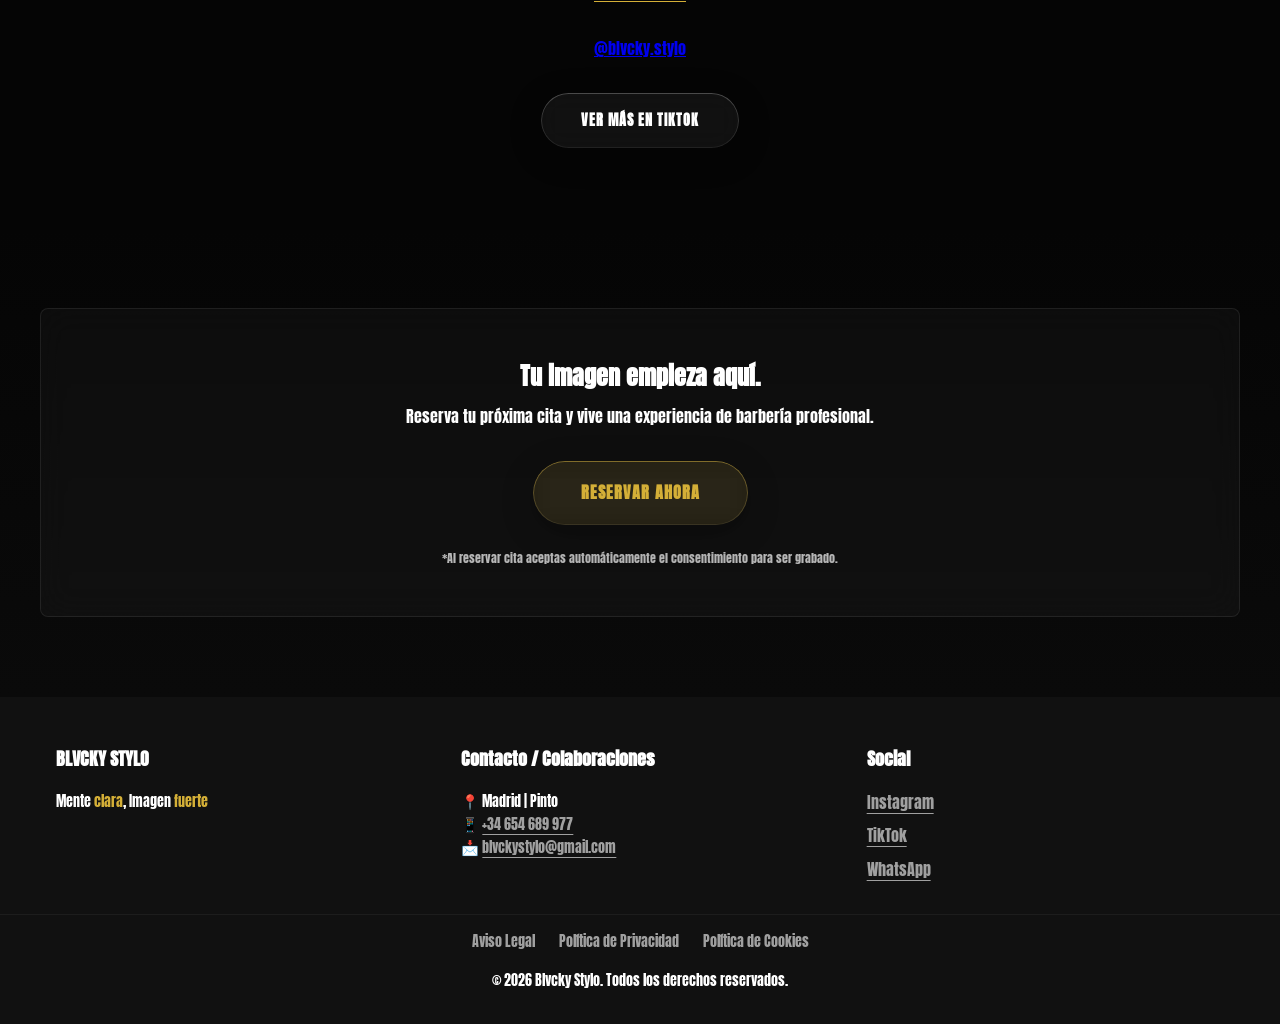
==== commit fbf2cf96: "favicon y mnifest" ====
--- a/index.html
+++ b/index.html
@@ -13,10 +13,16 @@
     <link href="https://fonts.googleapis.com/css2?family=Anton&display=swap" rel="stylesheet">
     <link rel="stylesheet" href="assets/css/style.css?v=1.1">
 
+    <!-- Favicon Suite -->
+    <link rel="icon" type="image/svg+xml" href="assets/images/favicon.svg">
+    <link rel="icon" type="image/png" sizes="32x32" href="assets/images/favicon-32x32.png">
+    <link rel="icon" type="image/png" sizes="16x16" href="assets/images/favicon-16x16.png">
+    <link rel="apple-touch-icon" sizes="180x180" href="assets/images/apple-touch-icon.png">
+    <link rel="shortcut icon" href="favicon.ico">
+
     <!-- PWA Meta Tags -->
     <meta name="theme-color" content="#050505">
     <link rel="manifest" href="manifest.json">
-    <link rel="apple-touch-icon" href="assets/images/portadadefinitiva.png">
 </head>
 
 <body>
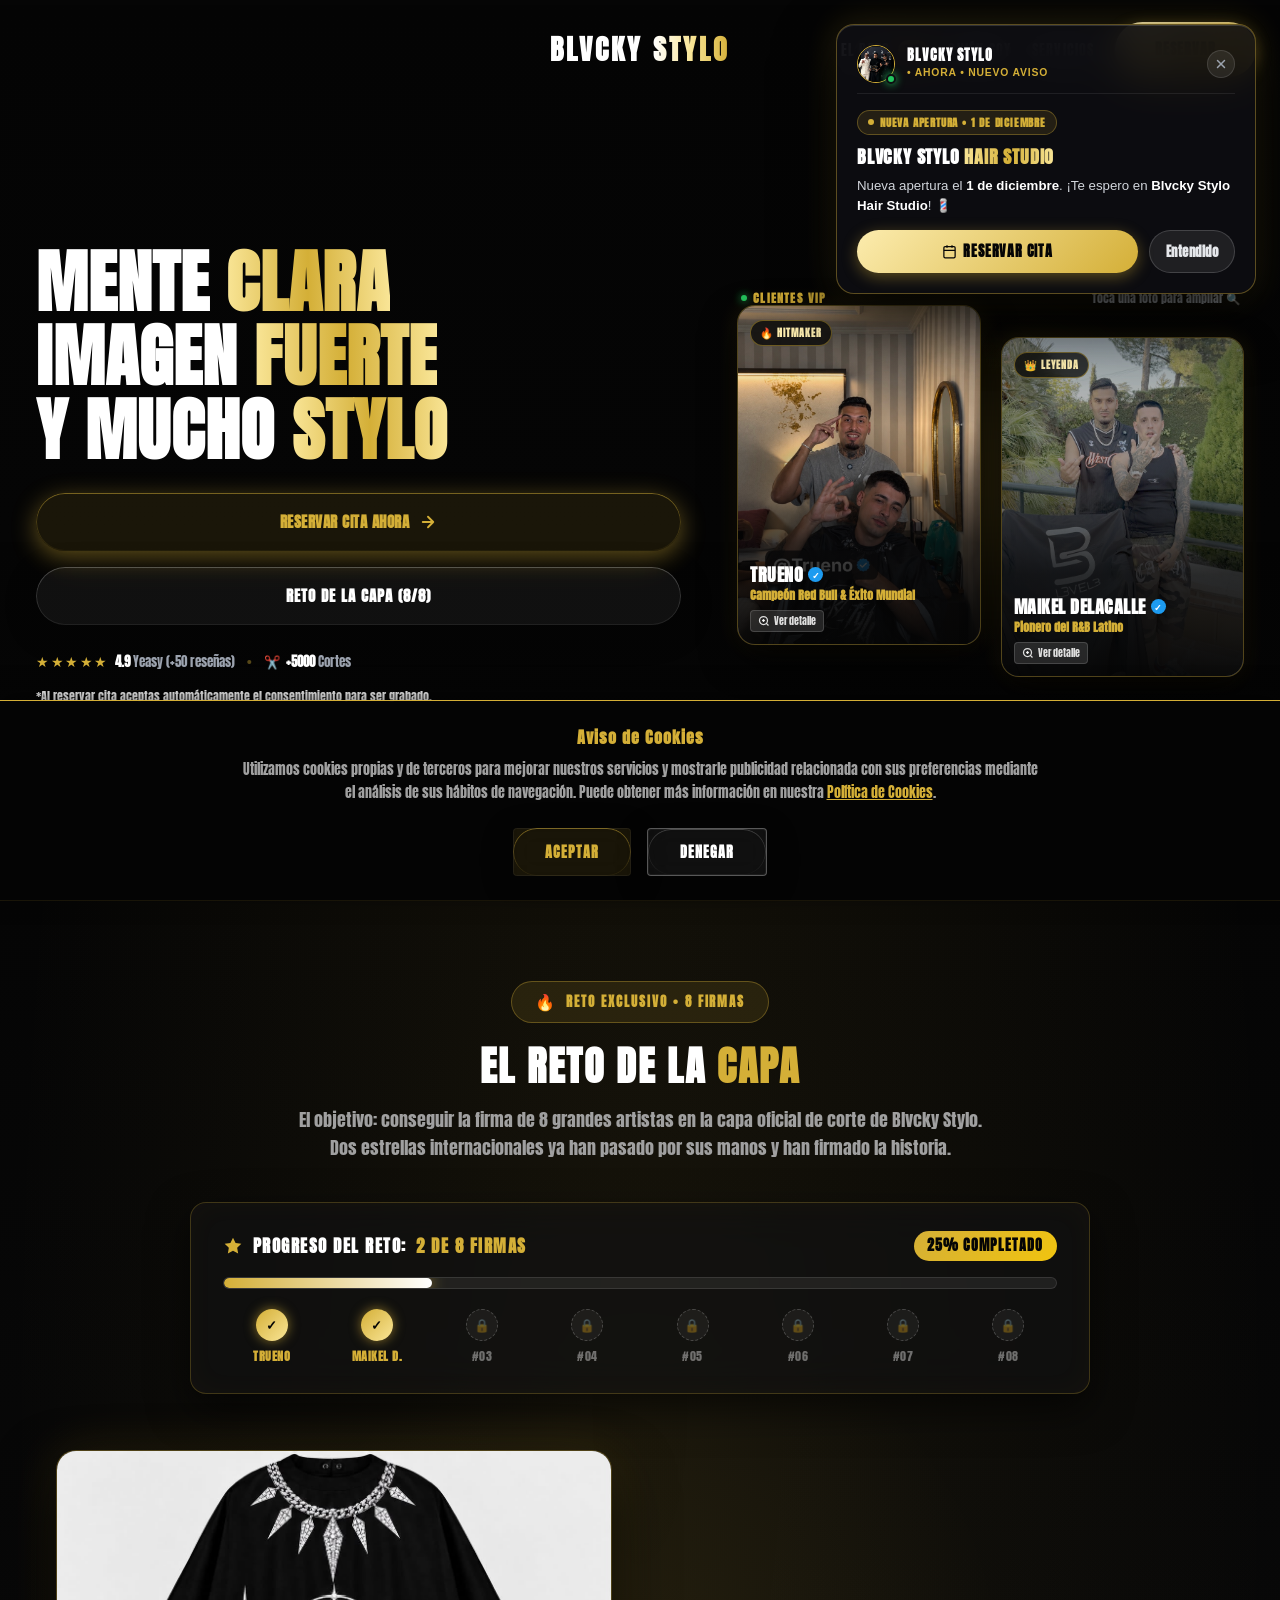
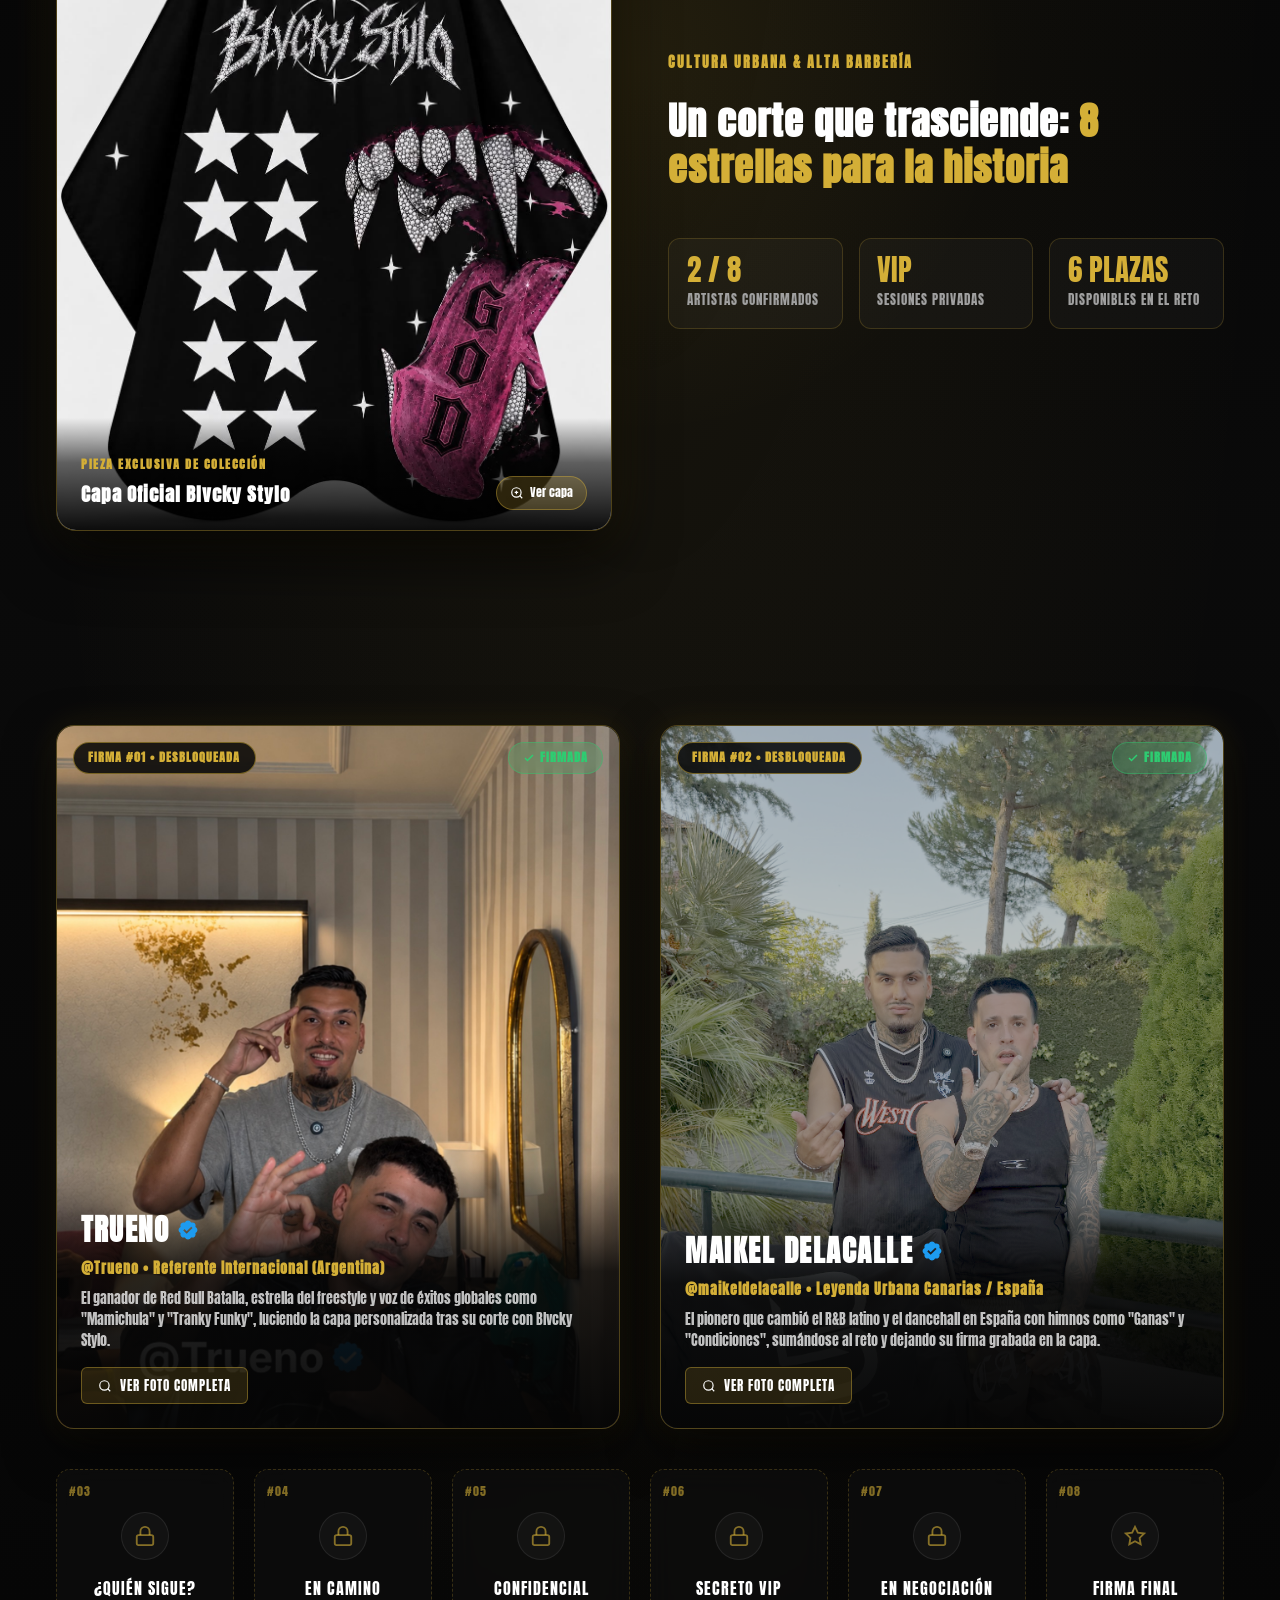
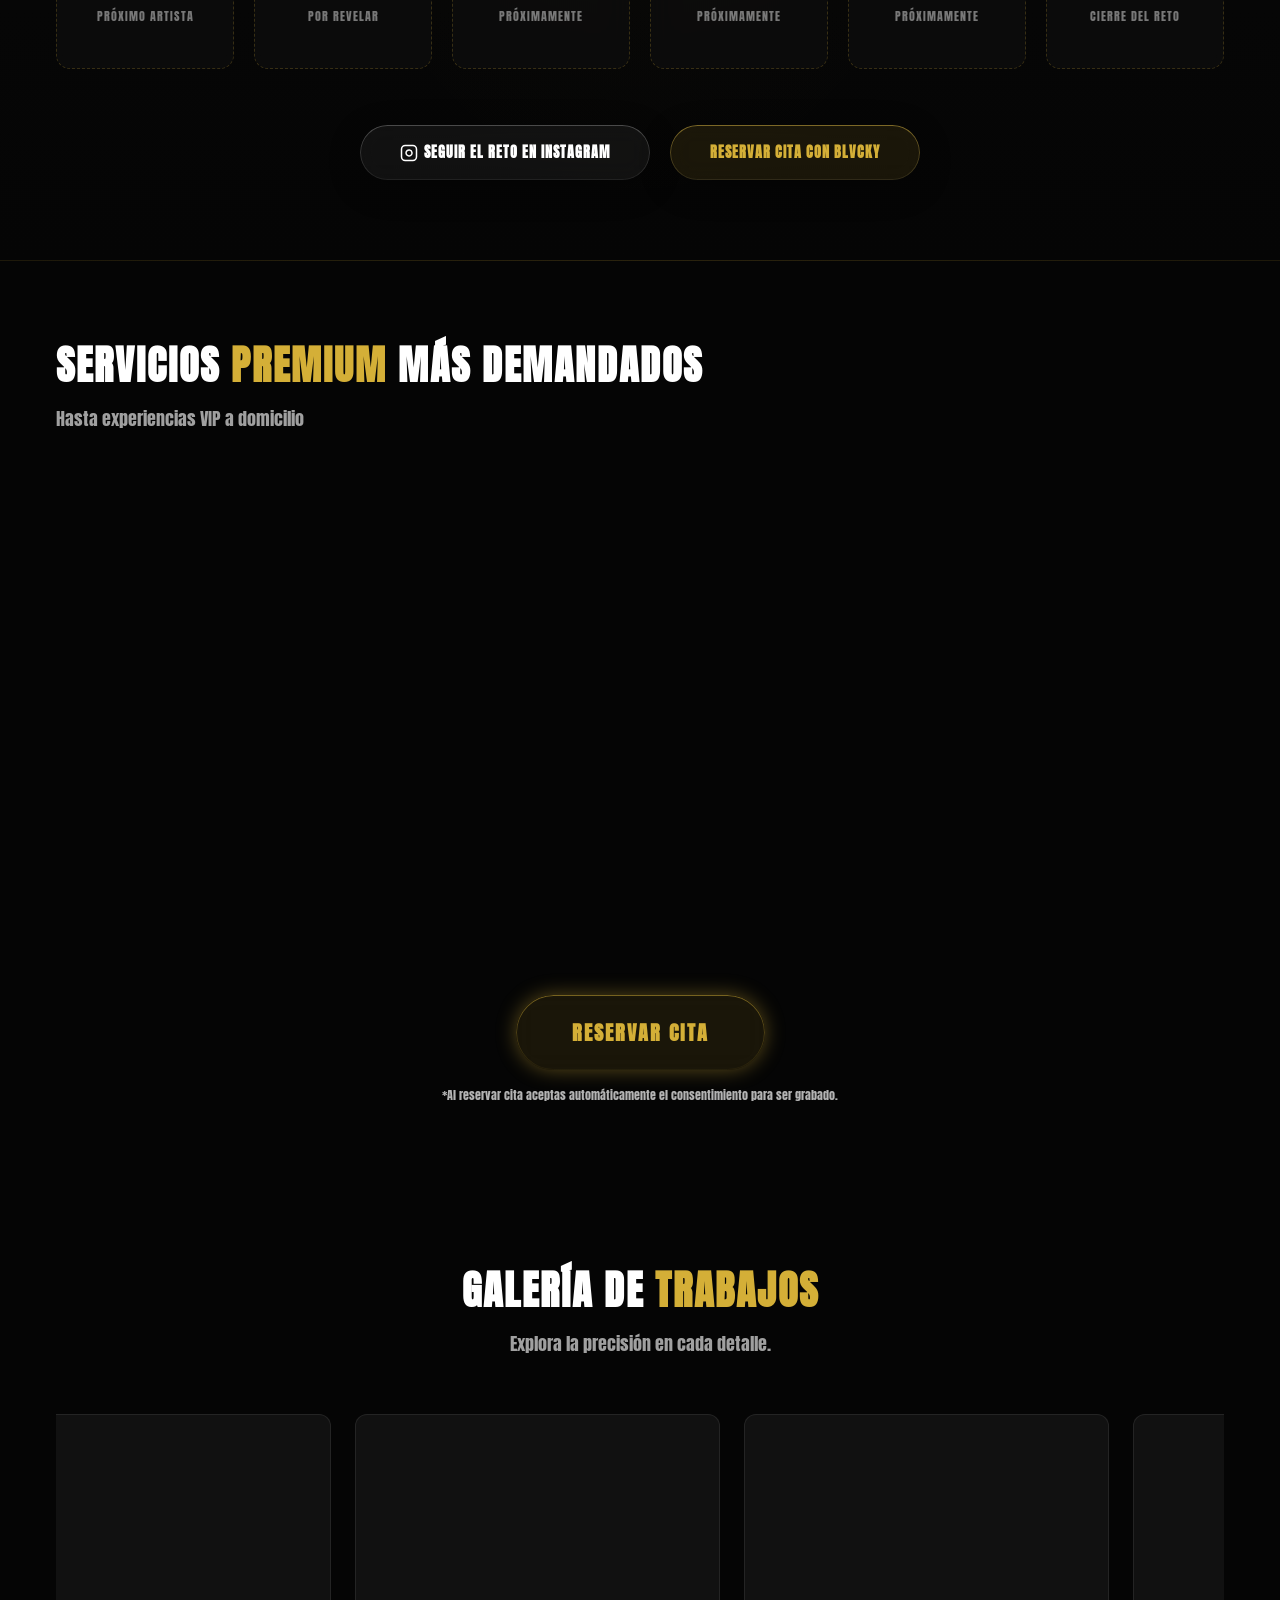
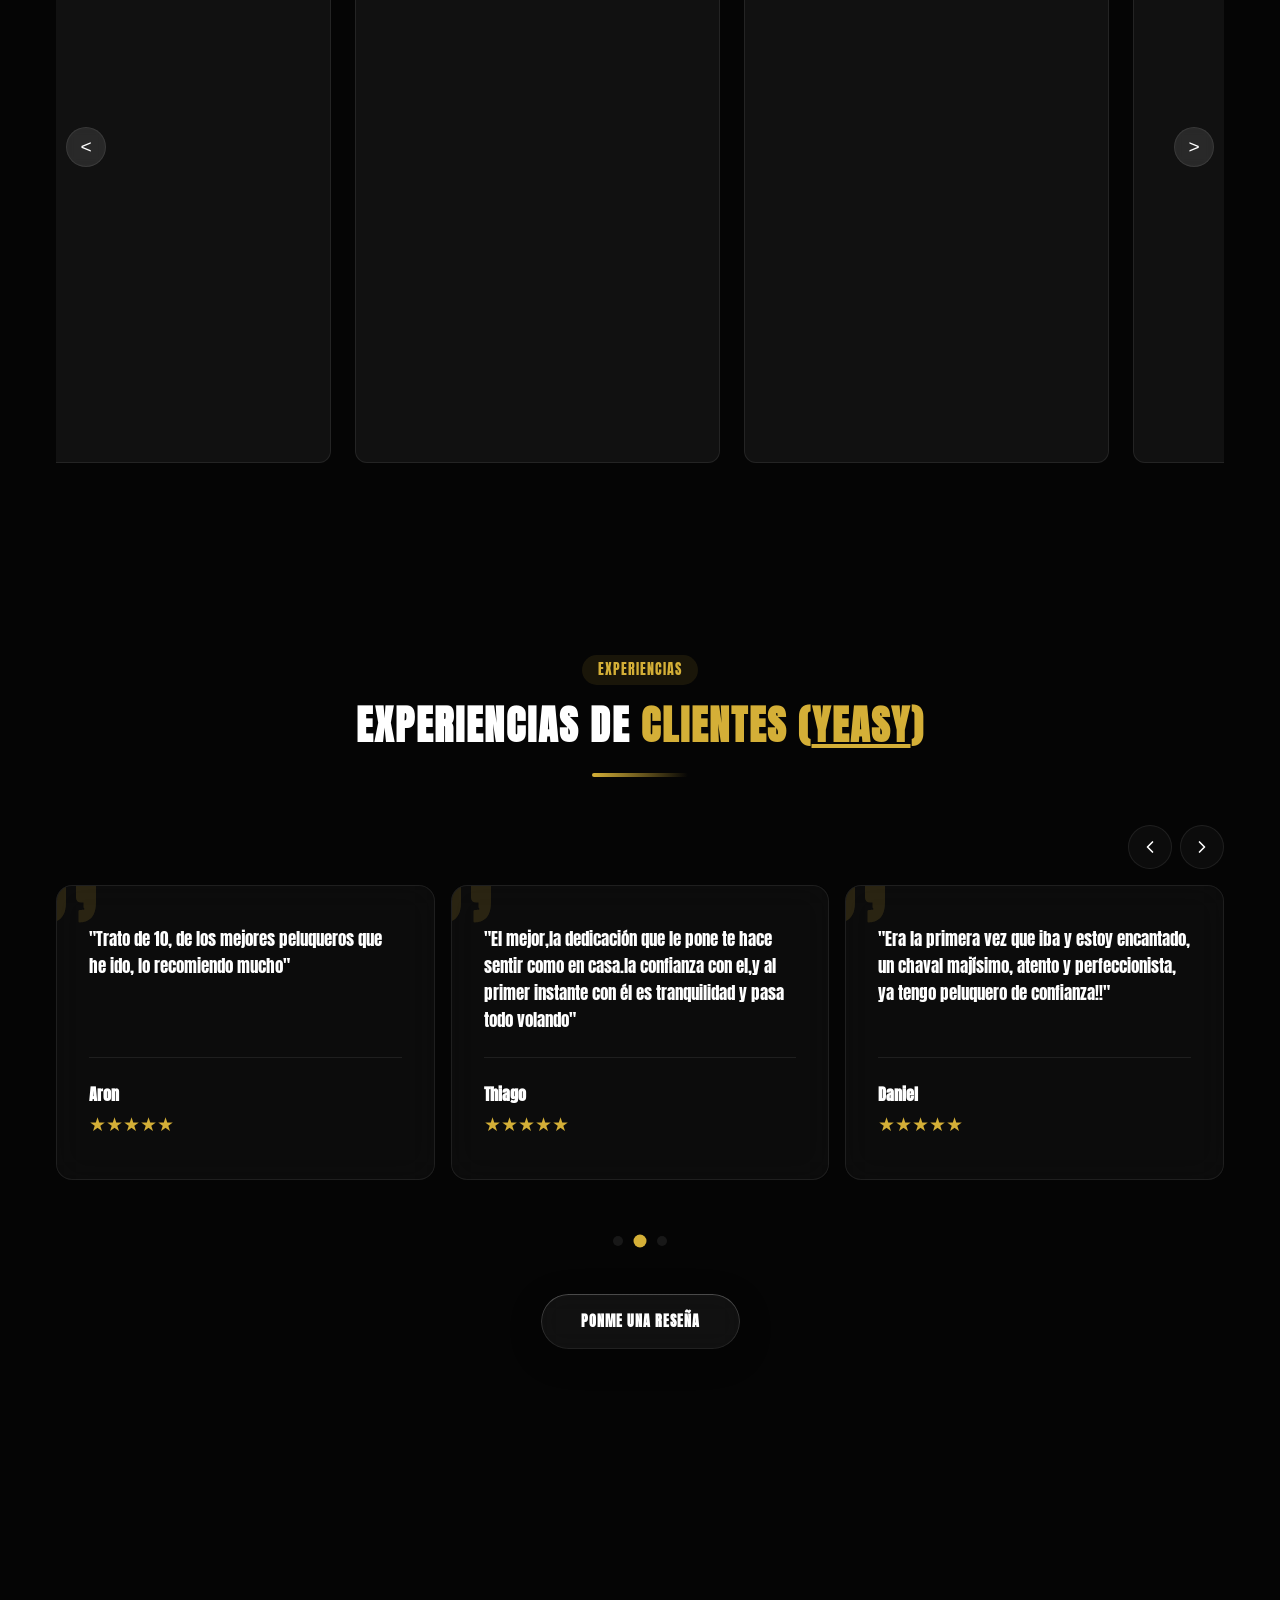
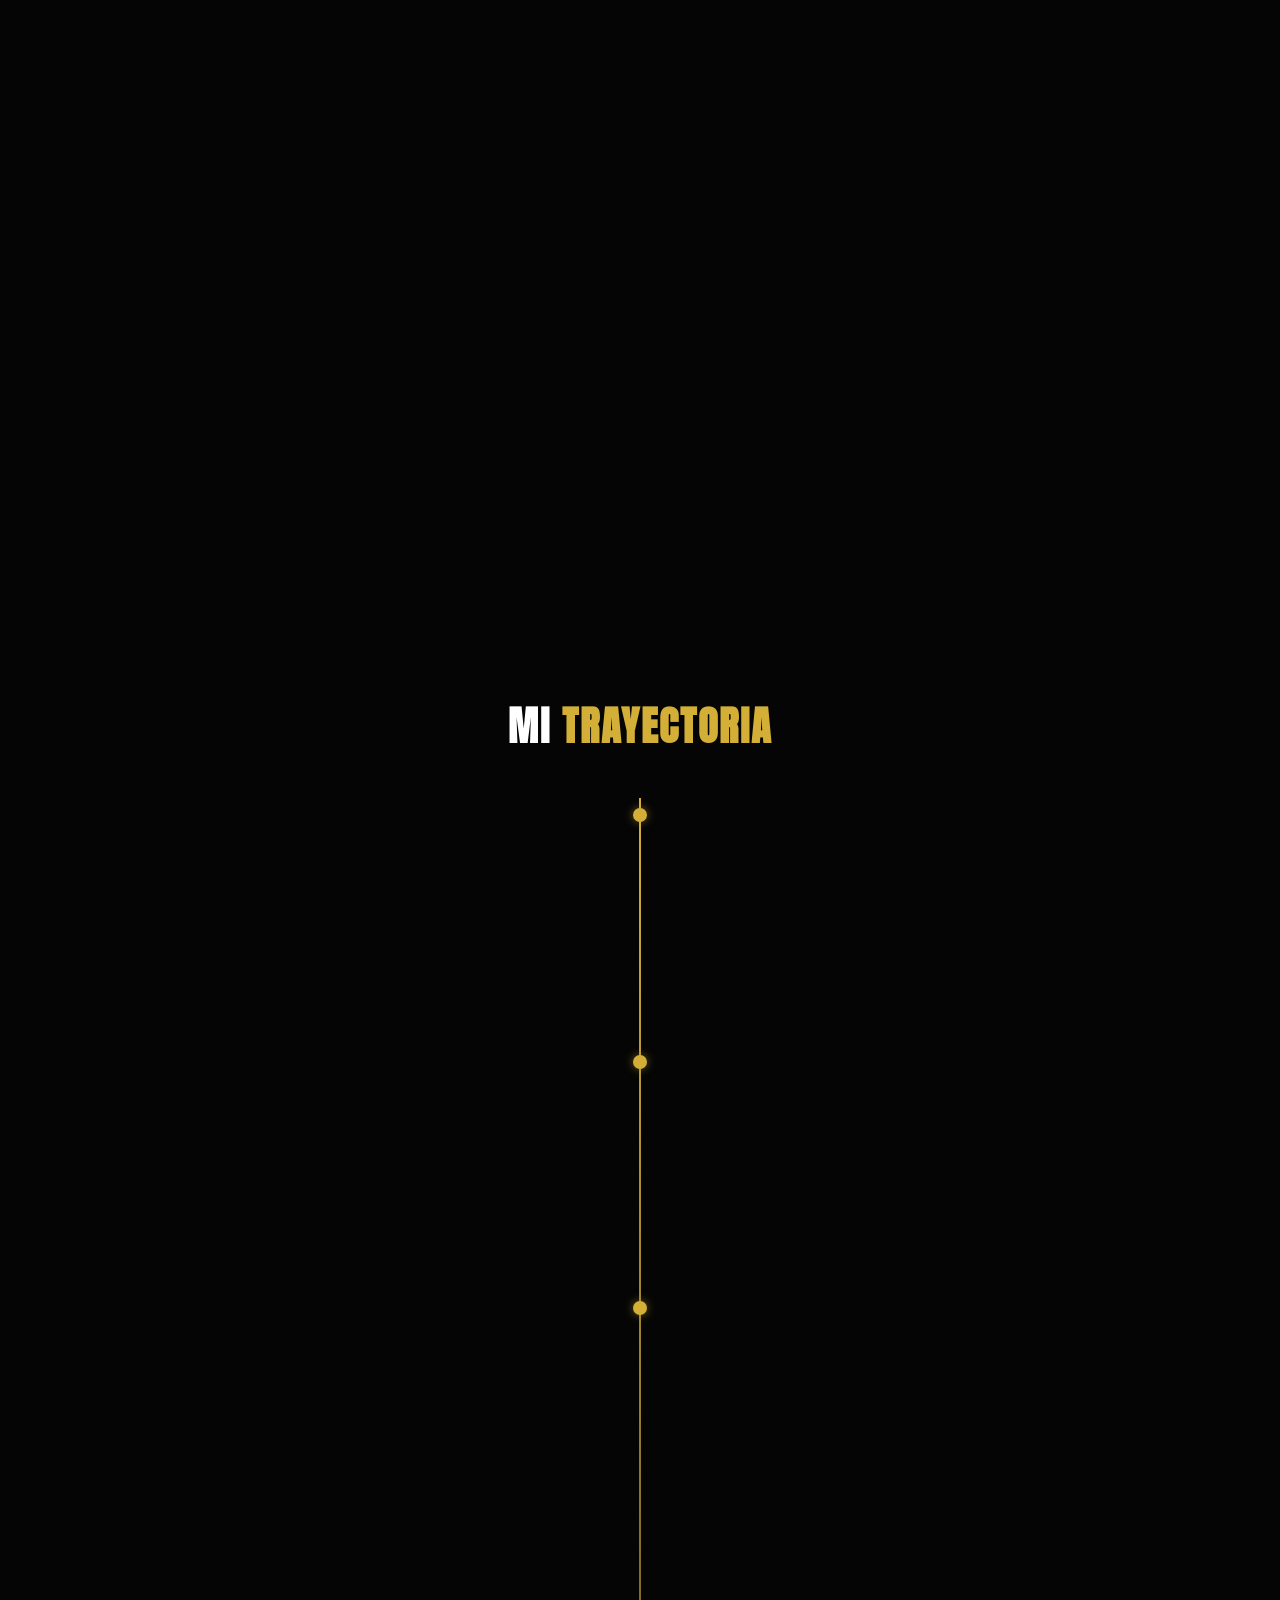
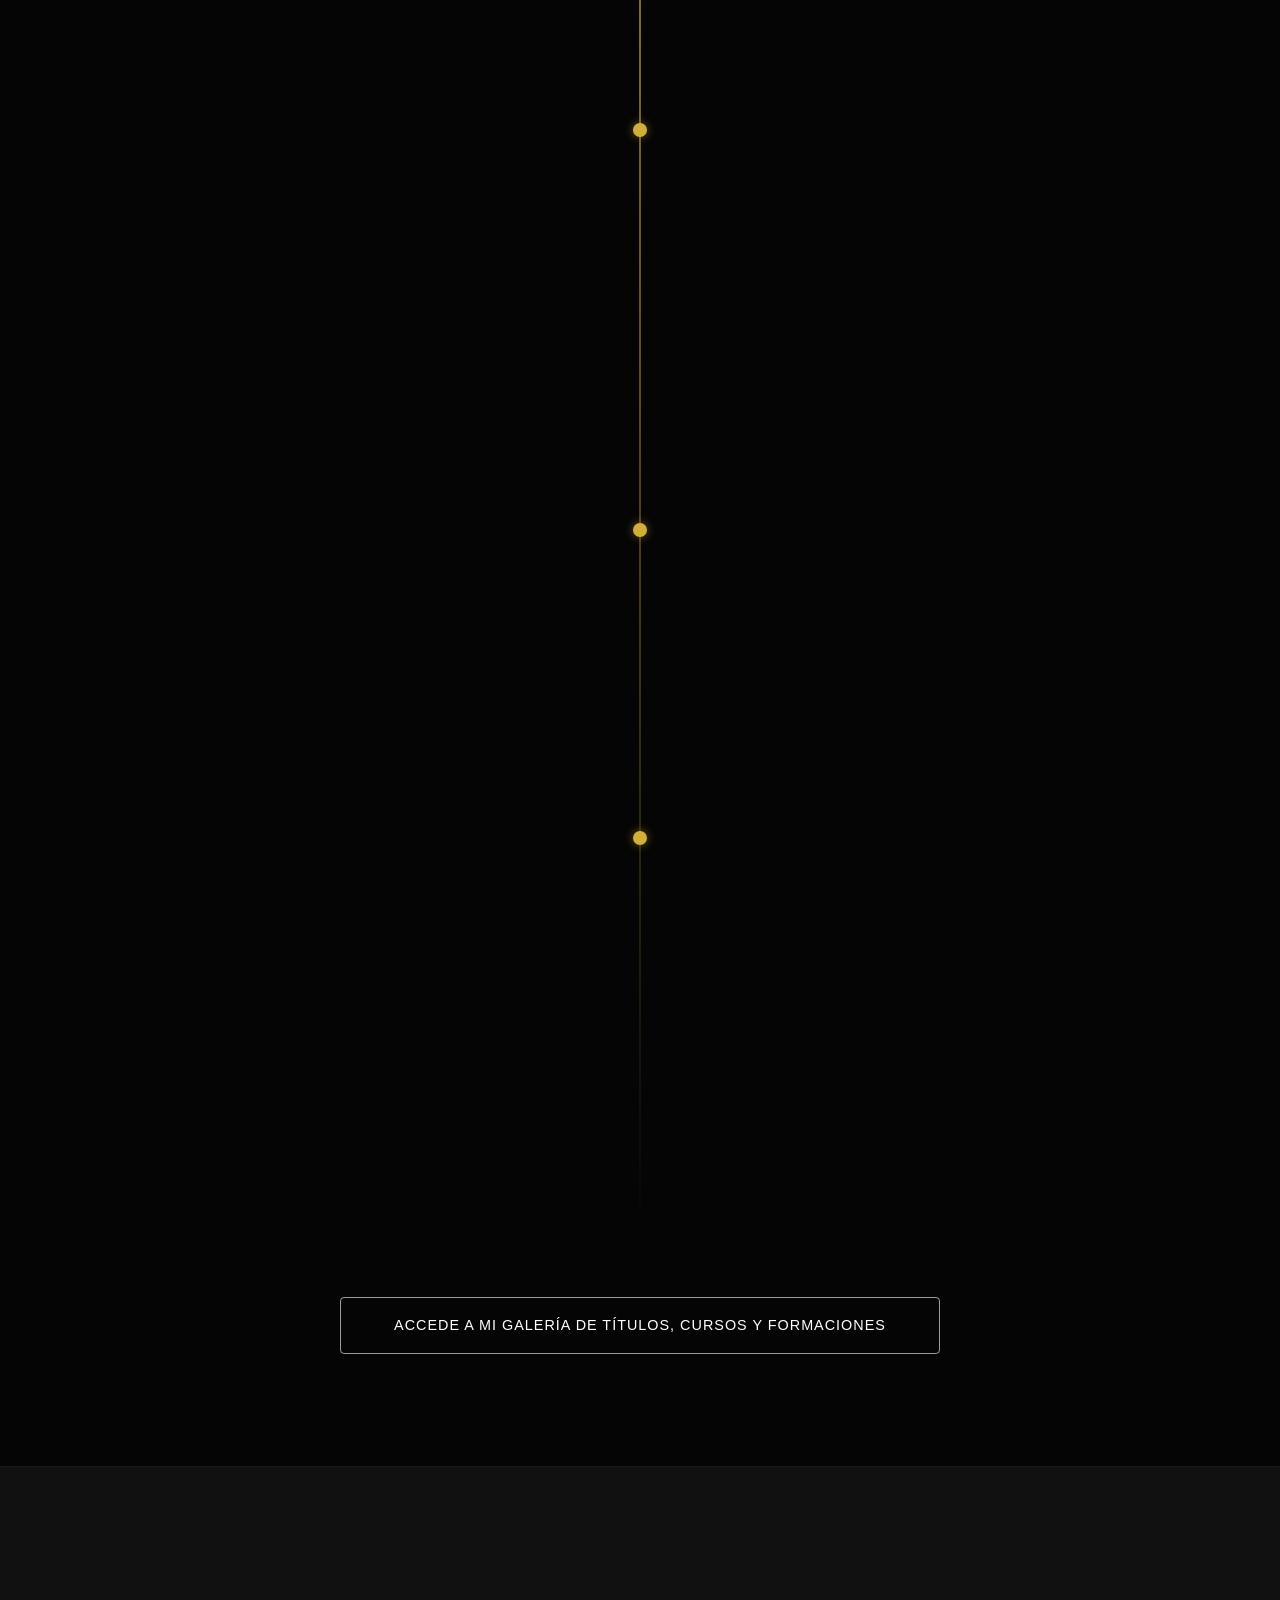
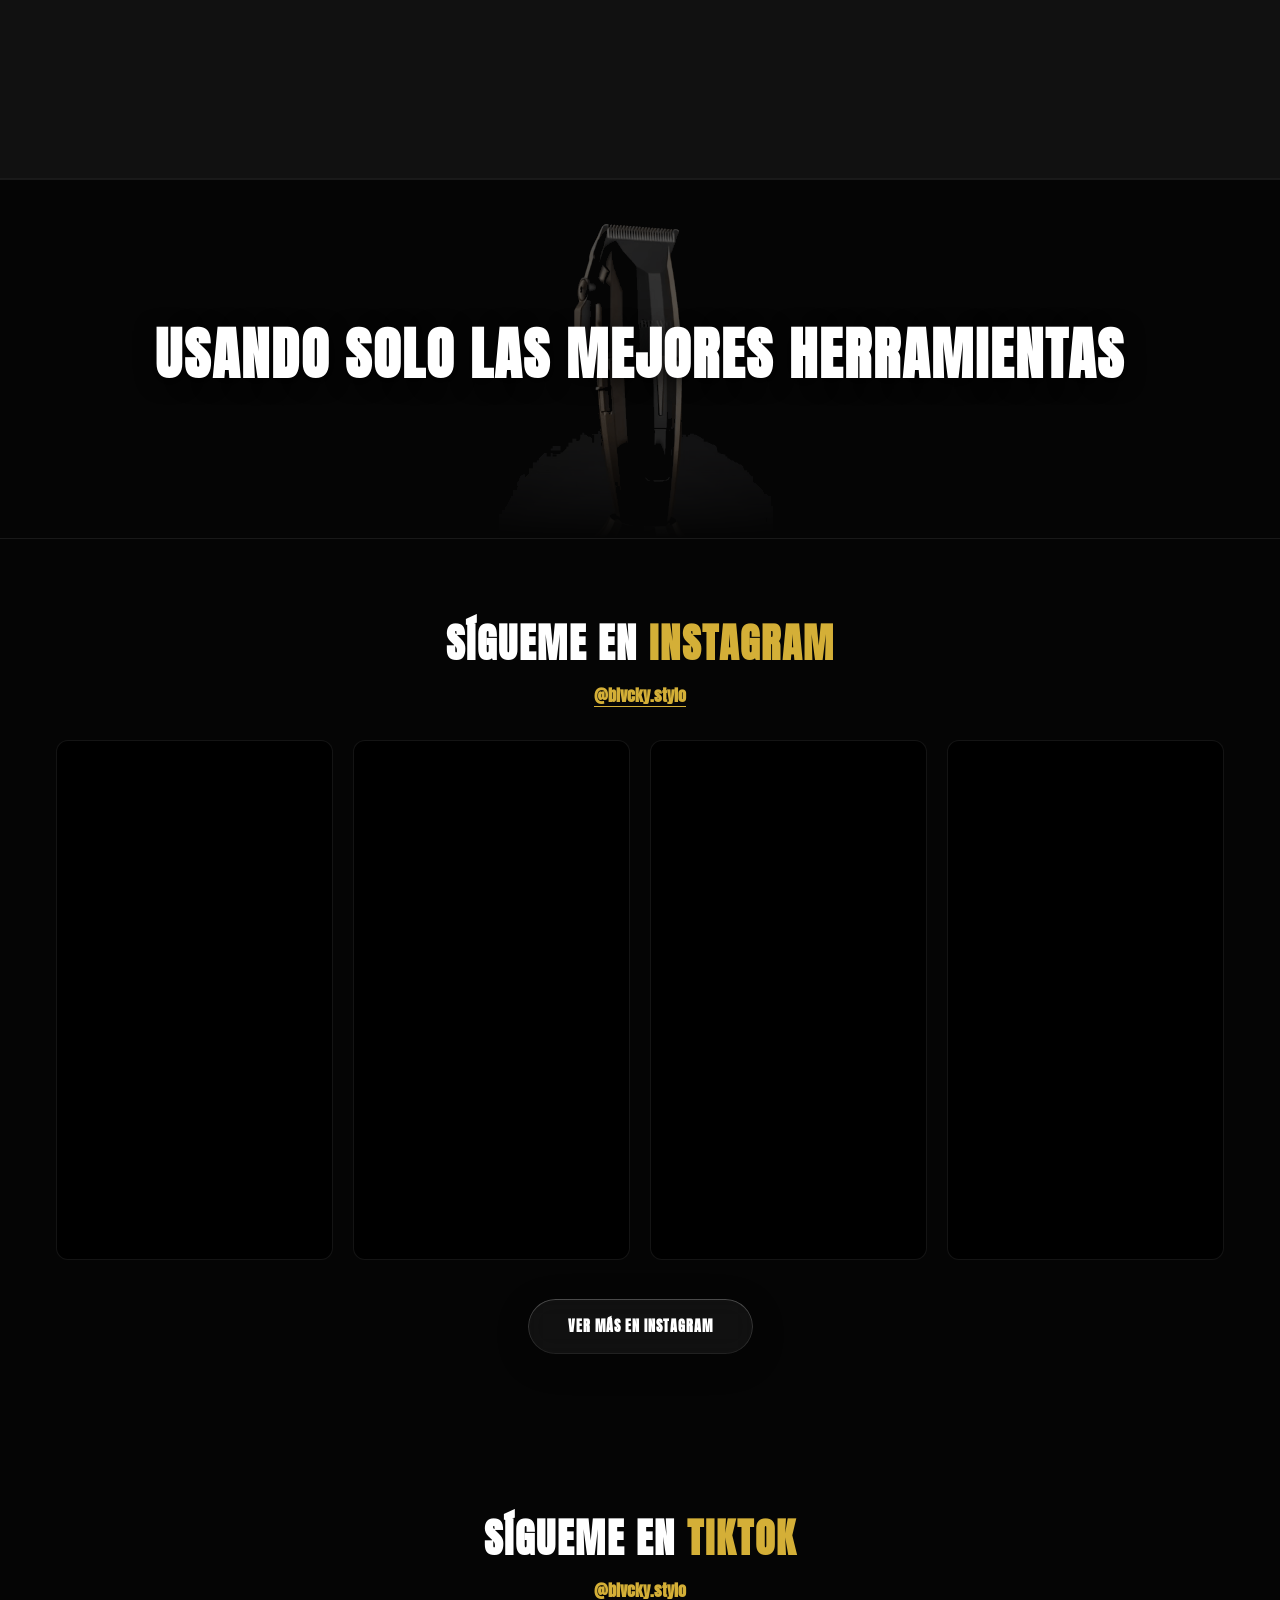
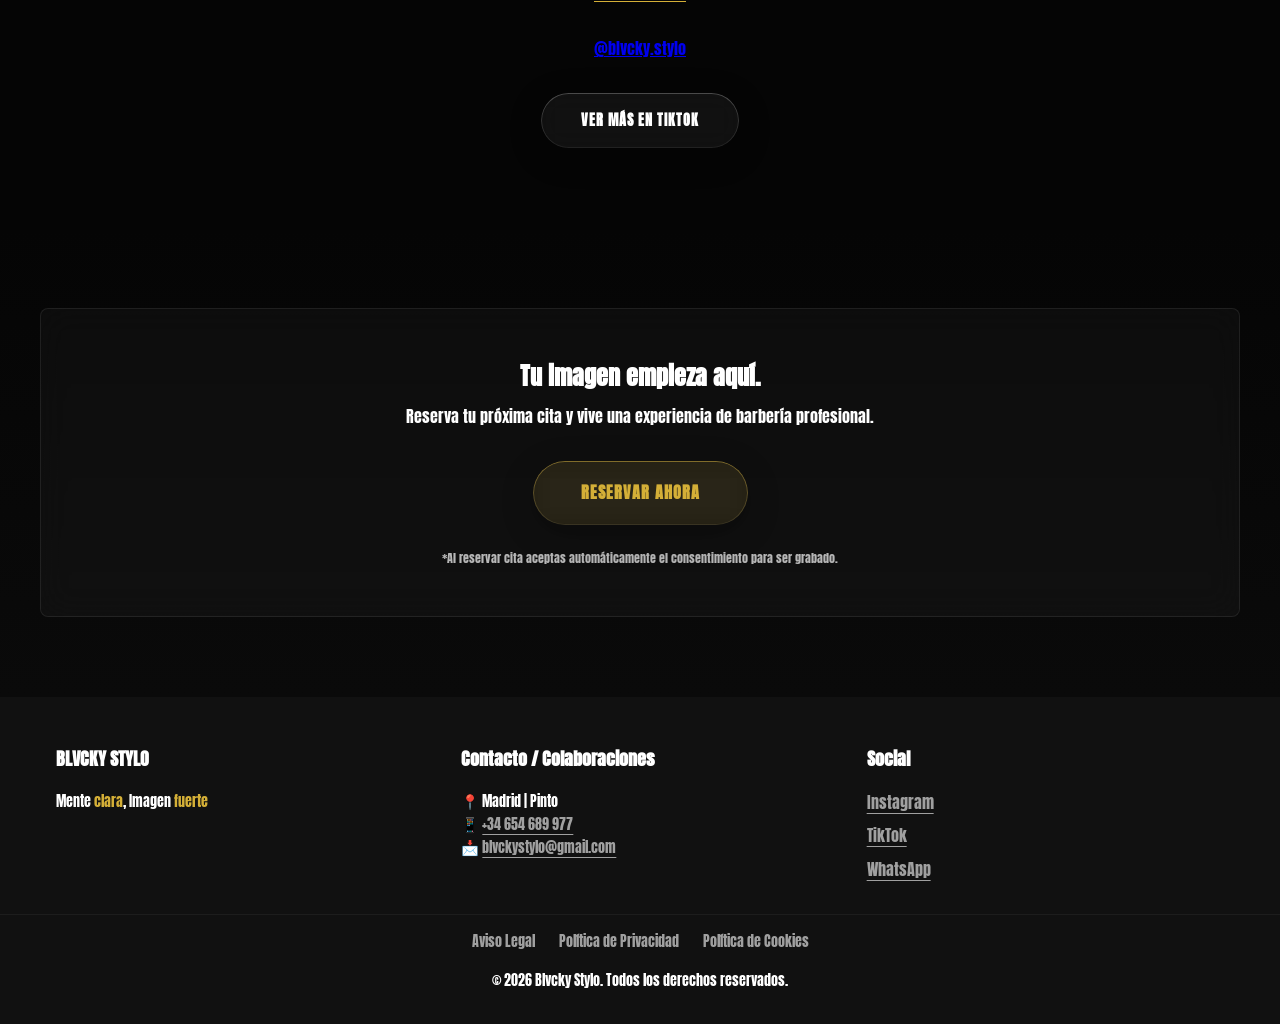
==== commit 99ca30df: "probelmas" ====
--- a/index.html
+++ b/index.html
@@ -11,7 +11,7 @@
     <link rel="preconnect" href="https://fonts.googleapis.com">
     <link rel="preconnect" href="https://fonts.gstatic.com" crossorigin>
     <link href="https://fonts.googleapis.com/css2?family=Anton&display=swap" rel="stylesheet">
-    <link rel="stylesheet" href="assets/css/style.css?v=1.1">
+    <link rel="stylesheet" href="assets/css/style.css?v=1.3">
 
     <!-- Favicon Suite -->
     <link rel="icon" type="image/svg+xml" href="assets/images/favicon.svg">
@@ -225,7 +225,7 @@
                         </div>
 
                         <!-- Maikel Delacalle Card -->
-                        <div class="hero-celeb-card" data-lightbox-src="assets/images/maikel.png"
+                        <div class="hero-celeb-card" data-lightbox-src="assets/images/maikel-lightbox.jpg"
                             data-lightbox-title="MAIKEL DELACALLE × BLVCKY STYLO"
                             data-lightbox-sub="Fade quirúrgico y perfilado de barba para la leyenda urbana del R&B latino Maikel Delacalle.">
                             <img src="assets/images/maikel-hero.jpg" alt="Corte a Maikel Delacalle por Blvcky Stylo"
@@ -1211,7 +1211,7 @@
         });
     </script>
 
-    <script src="assets/js/main.js"></script>
+    <script src="assets/js/main.js?v=1.3"></script>
 </body>
 
 </html>
--- a/assets/css/style.css
+++ b/assets/css/style.css
@@ -105,11 +105,21 @@
     justify-content: center;
     align-items: center;
     transition: opacity 0.8s ease, visibility 0.8s ease;
+    animation: preloaderSafetyFadeOut 0.5s ease 2.2s forwards;
 }
 
 .preloader.loaded {
     opacity: 0;
     visibility: hidden;
+    pointer-events: none;
+}
+
+@keyframes preloaderSafetyFadeOut {
+    to {
+        opacity: 0;
+        visibility: hidden;
+        pointer-events: none;
+    }
 }
 
 .preloader-text {
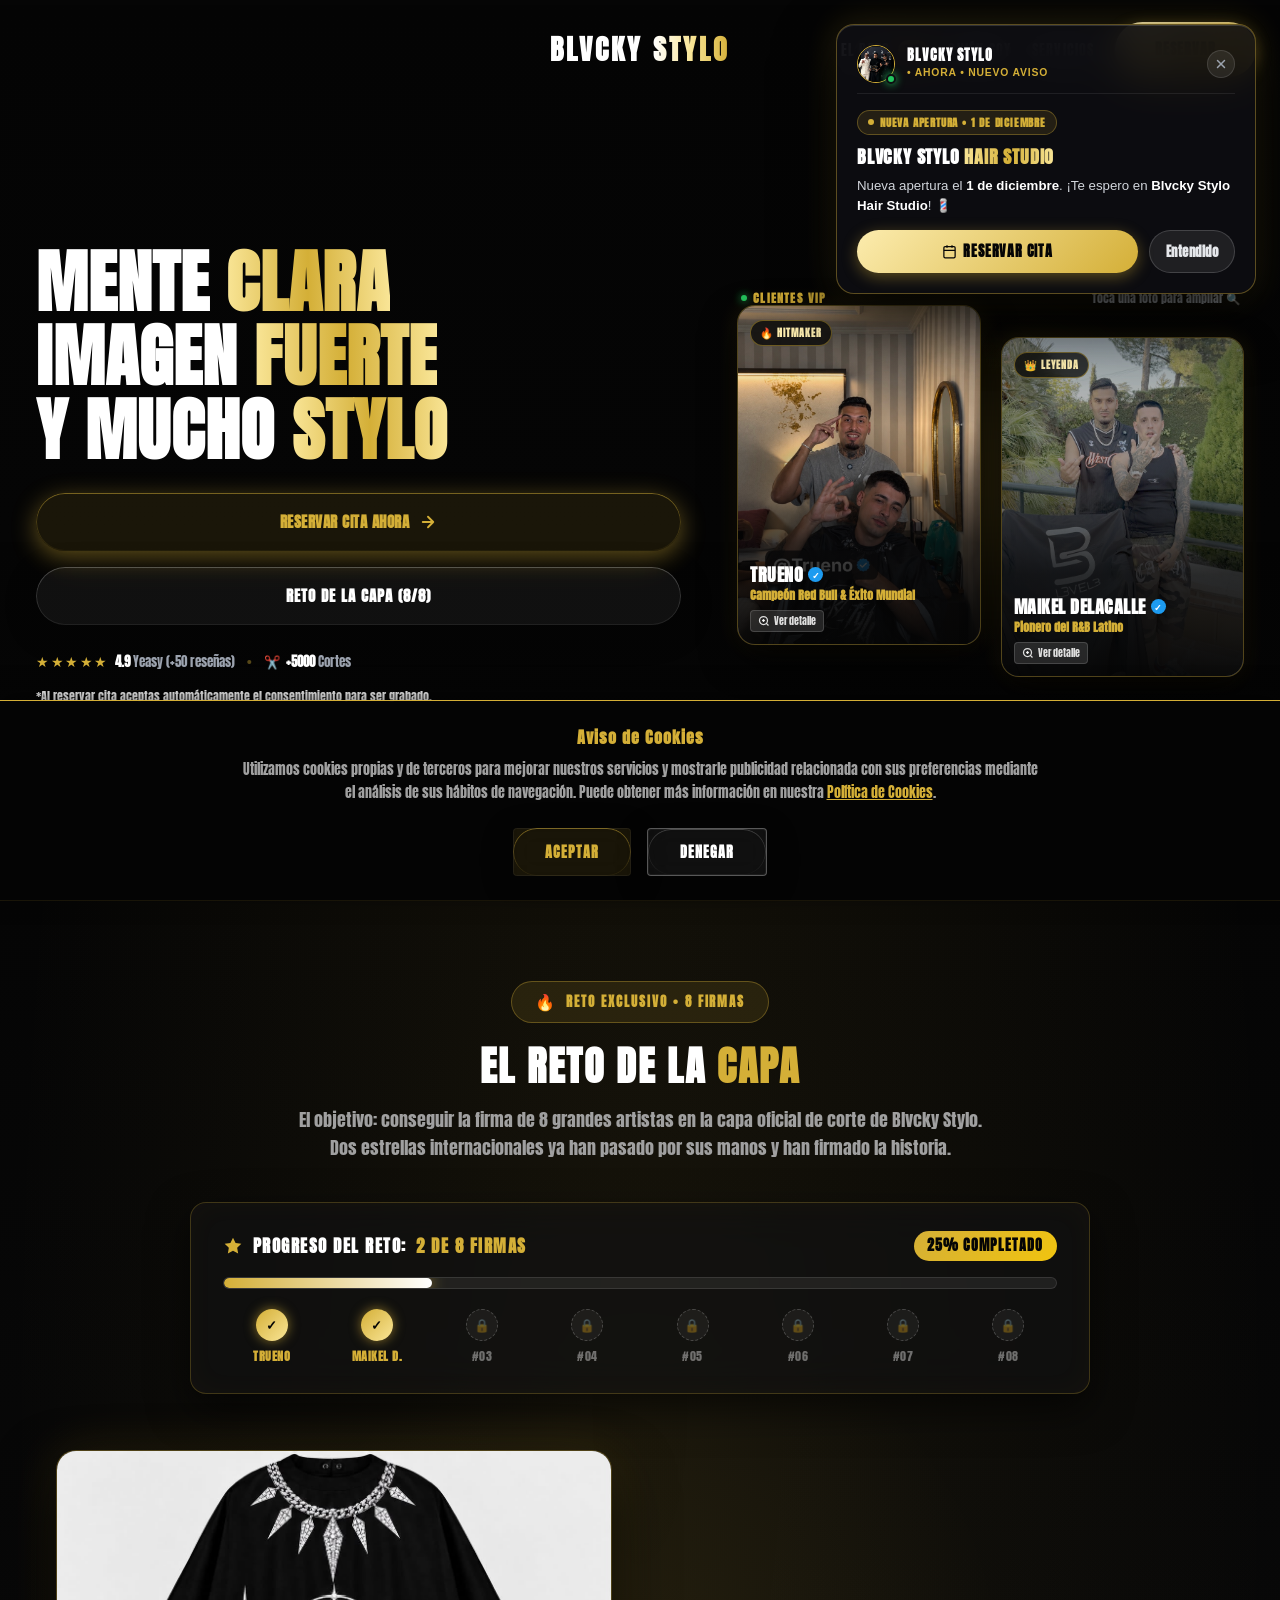
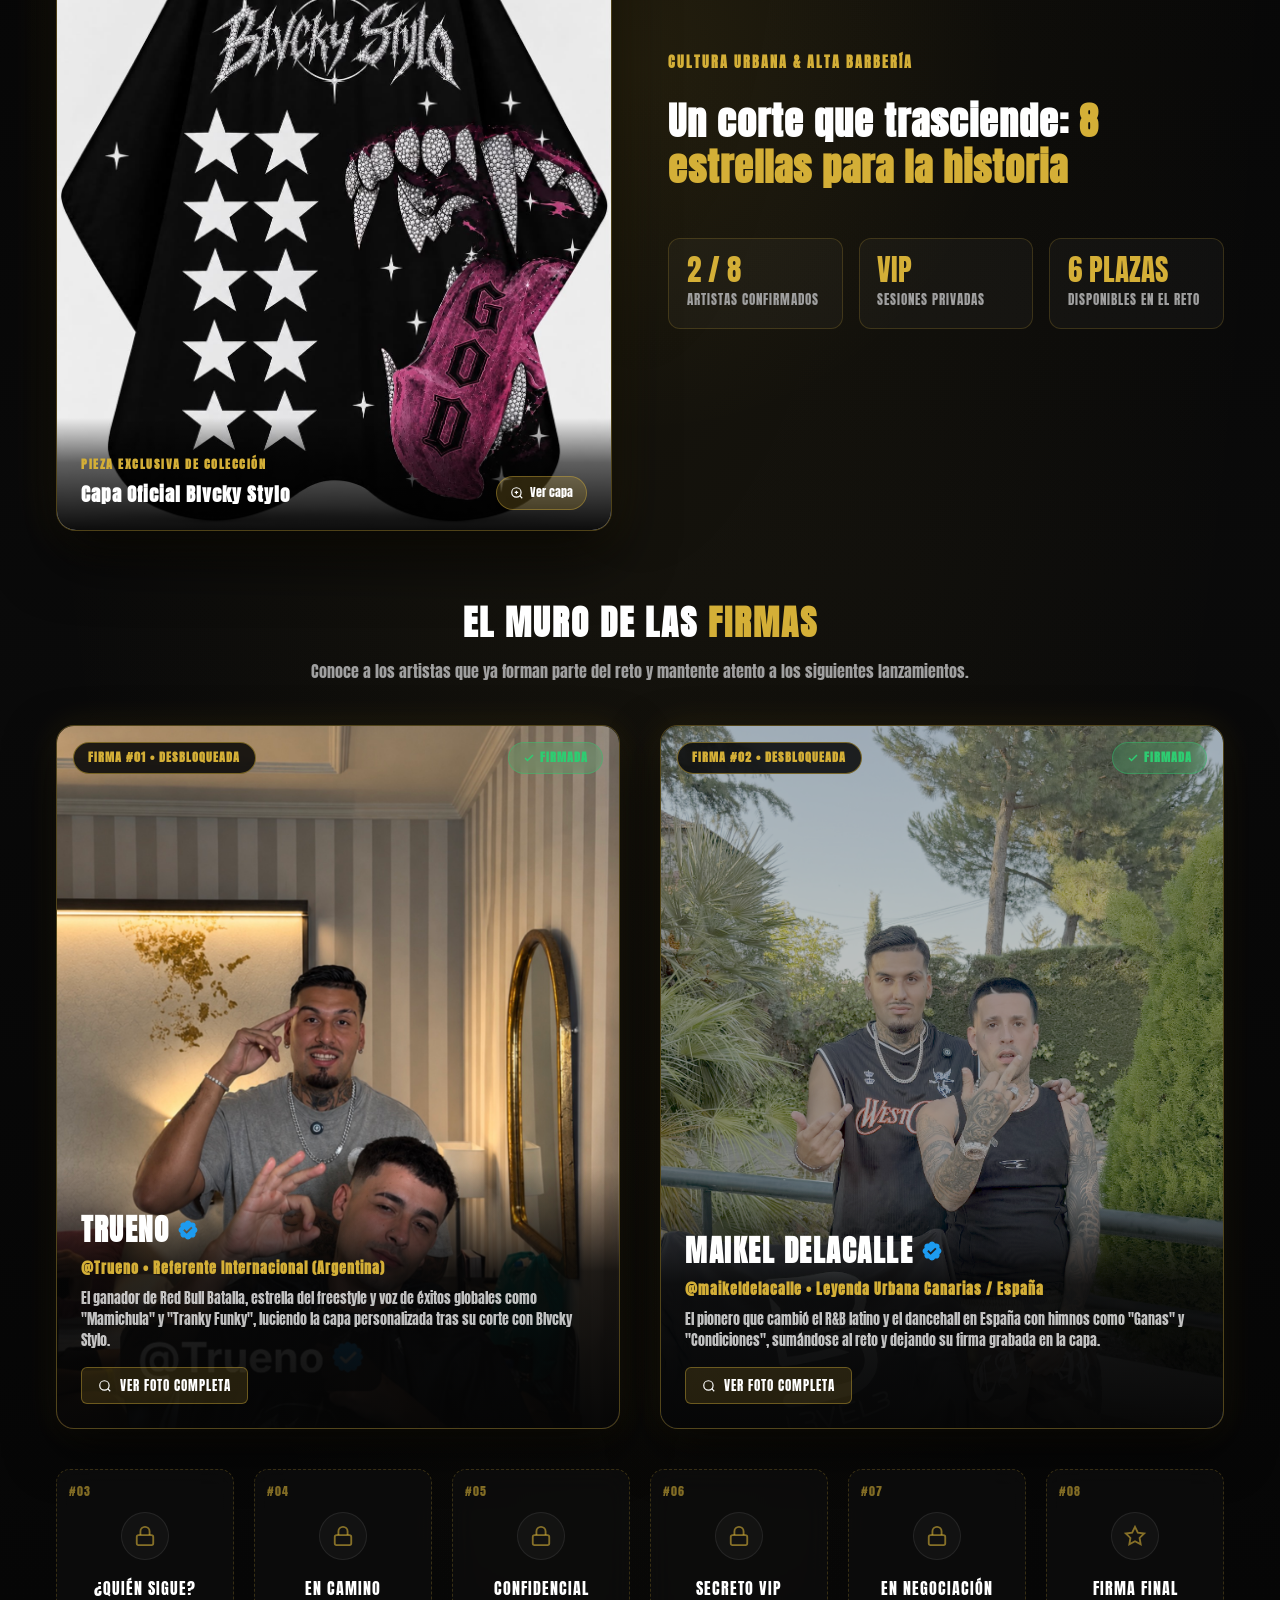
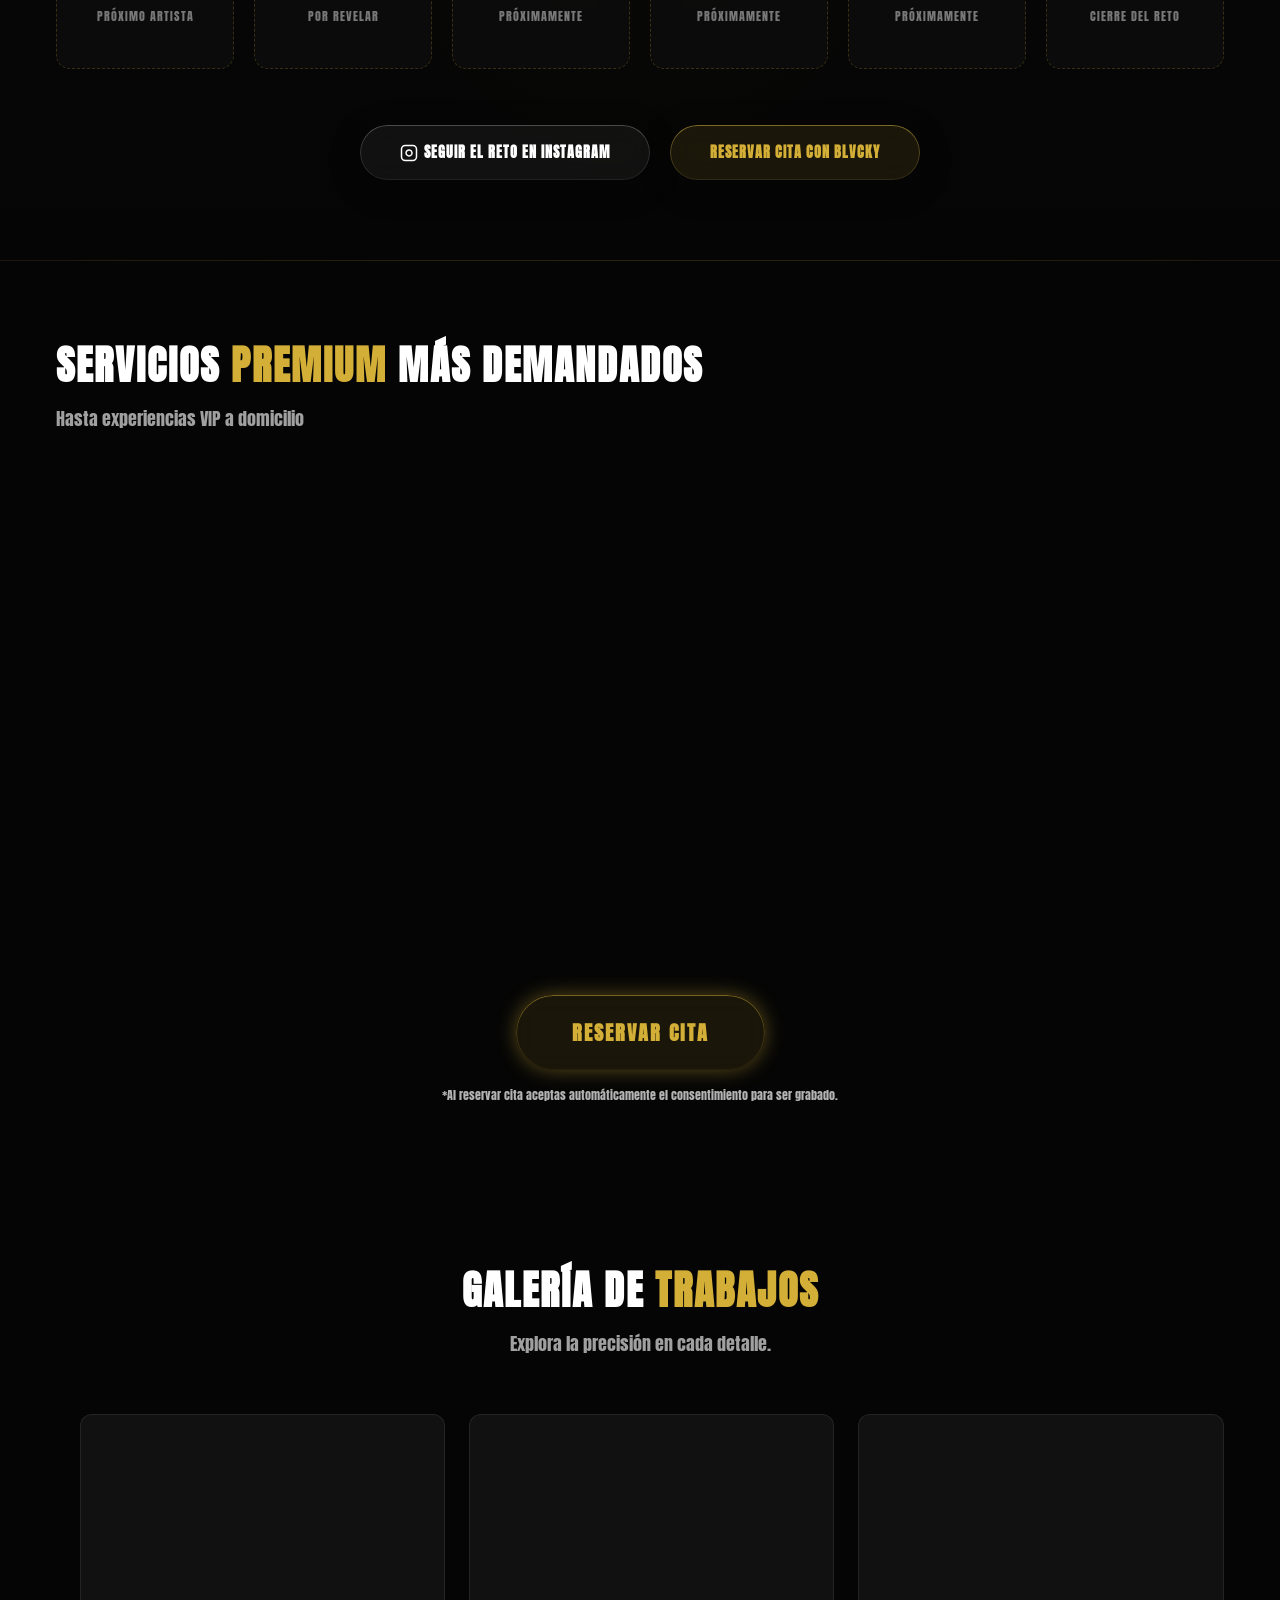
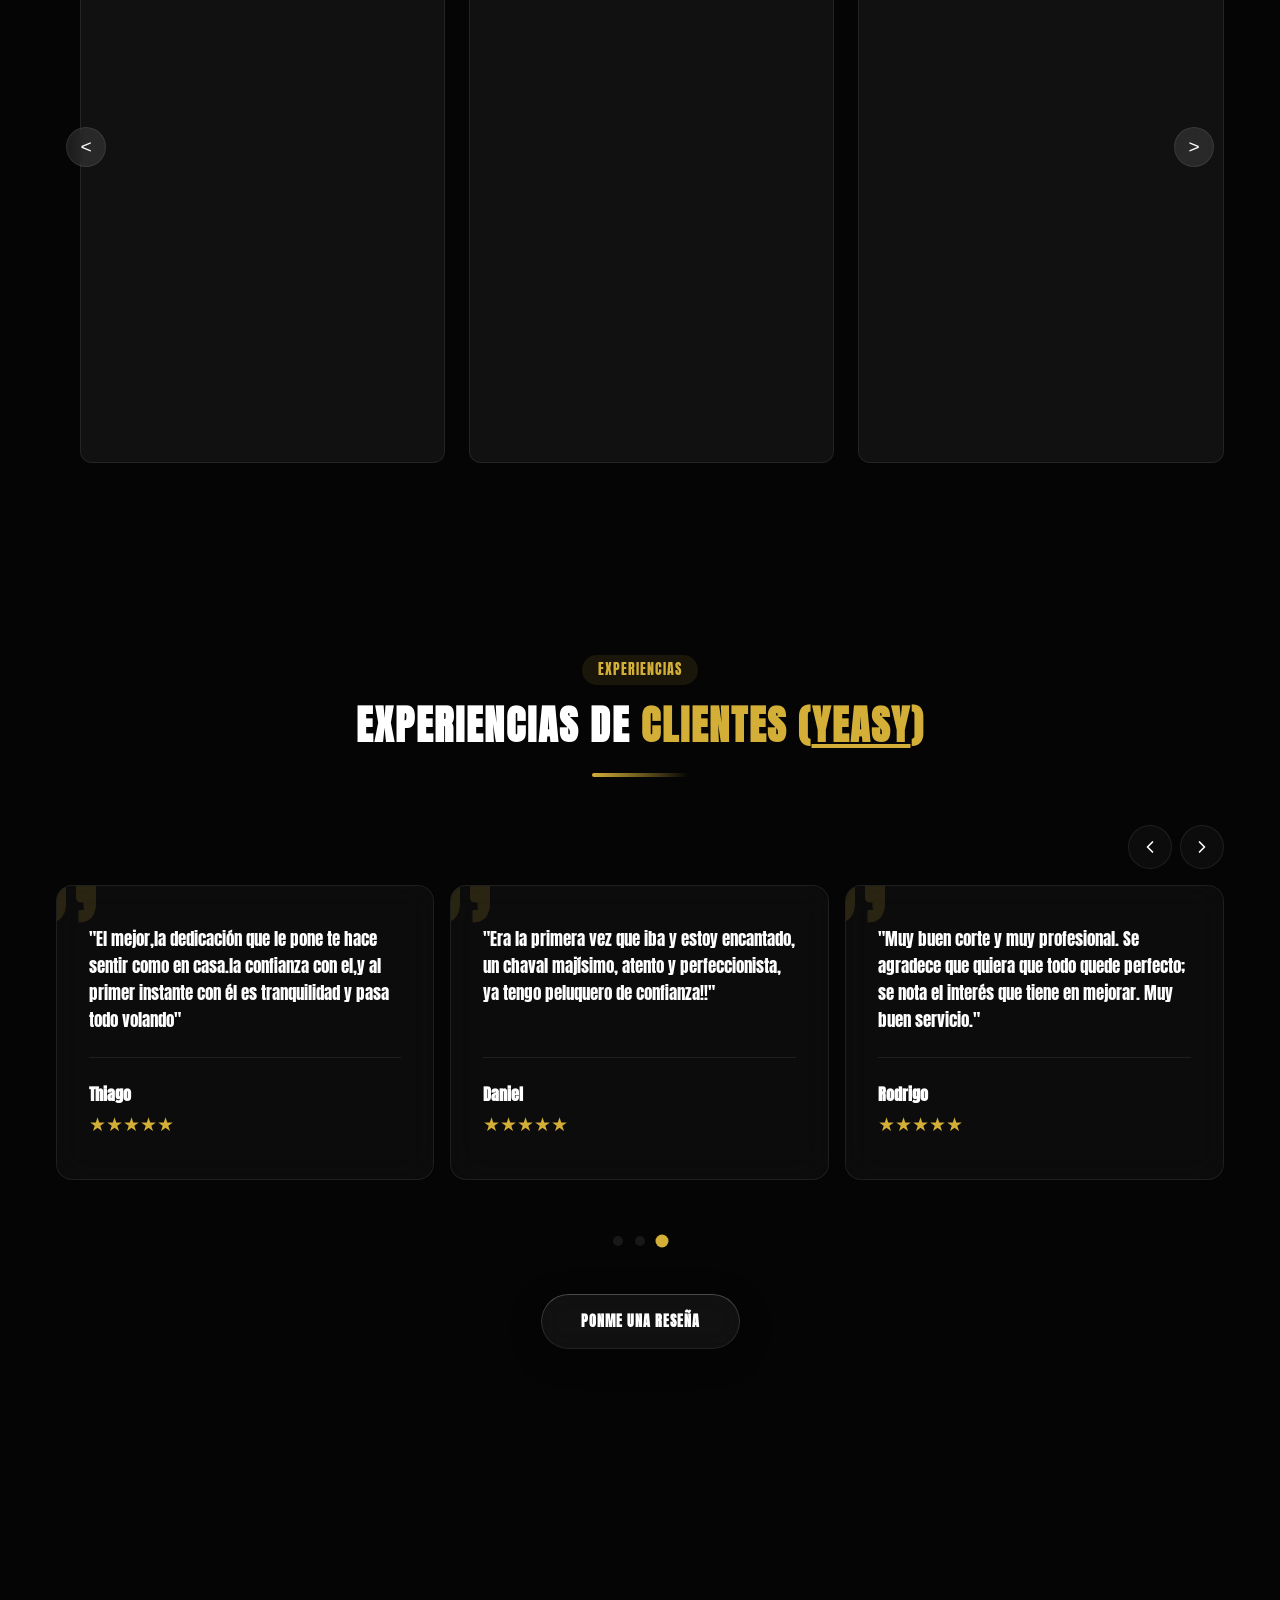
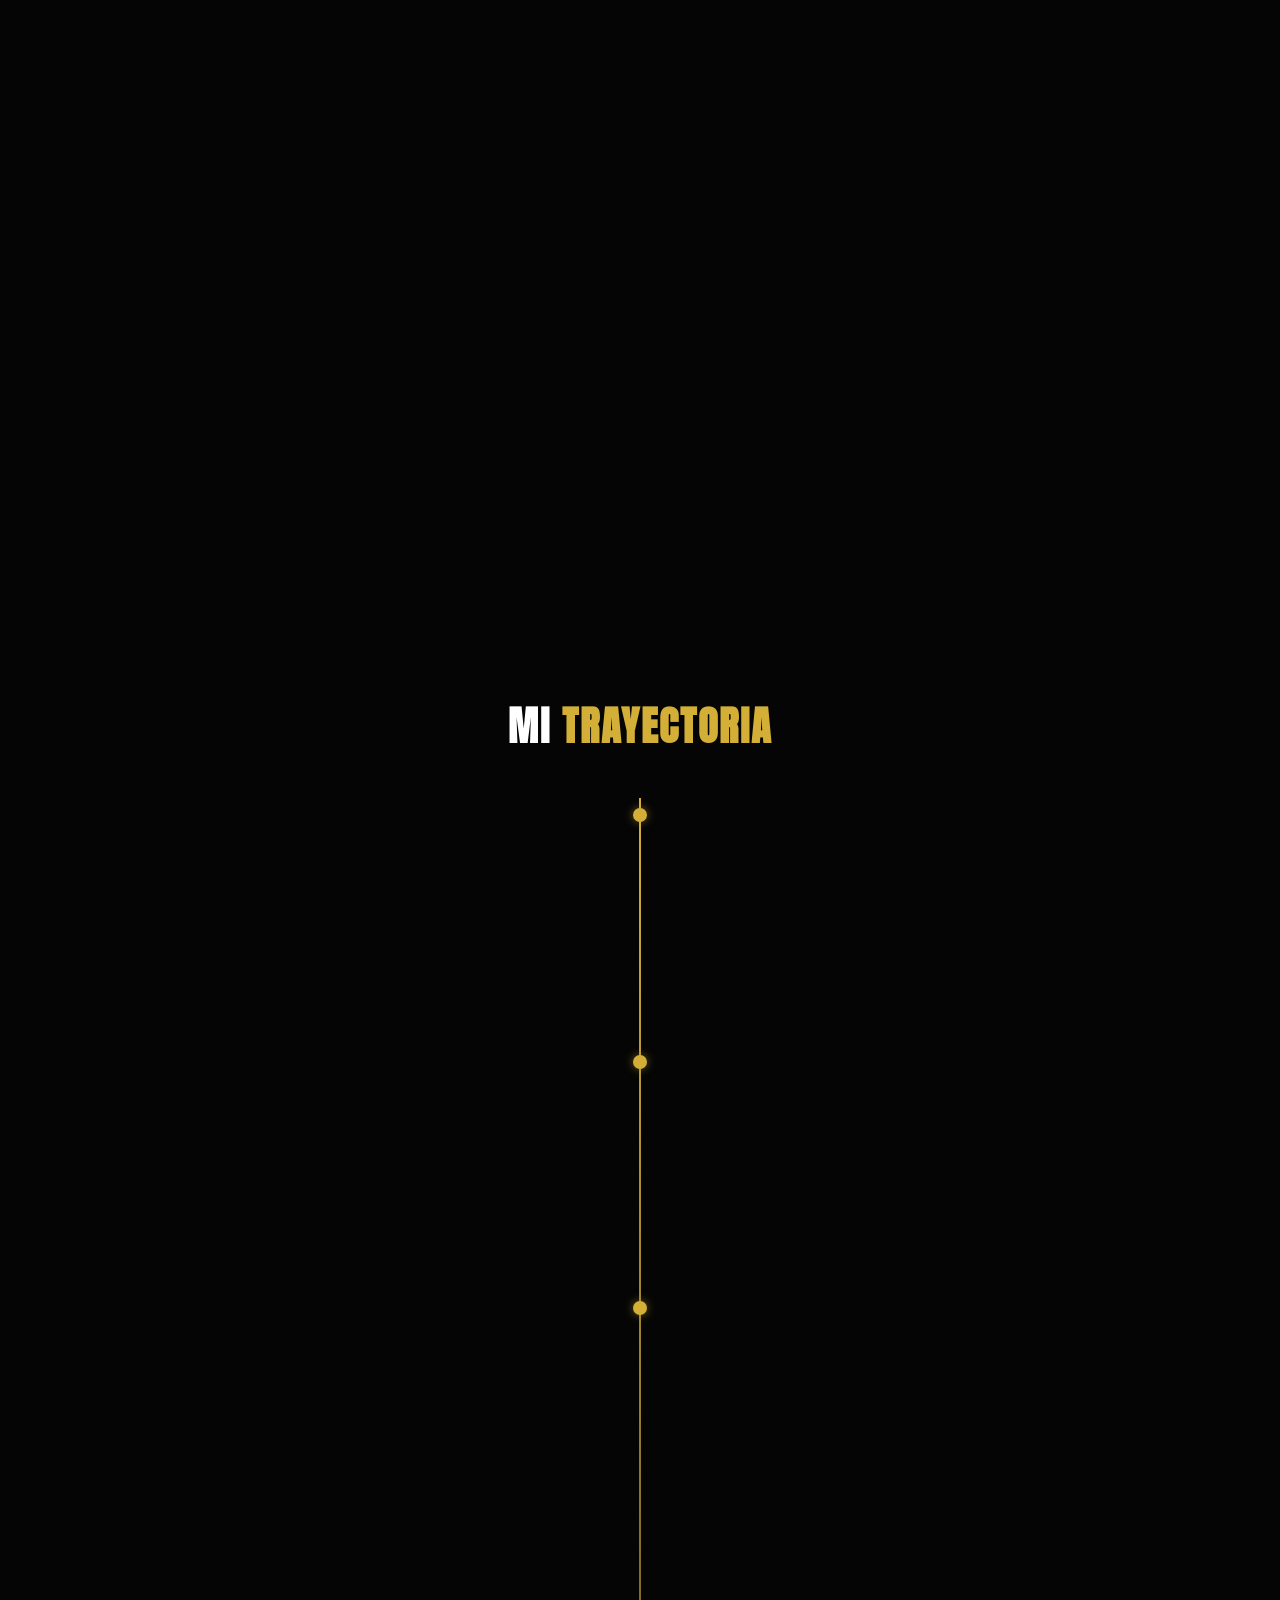
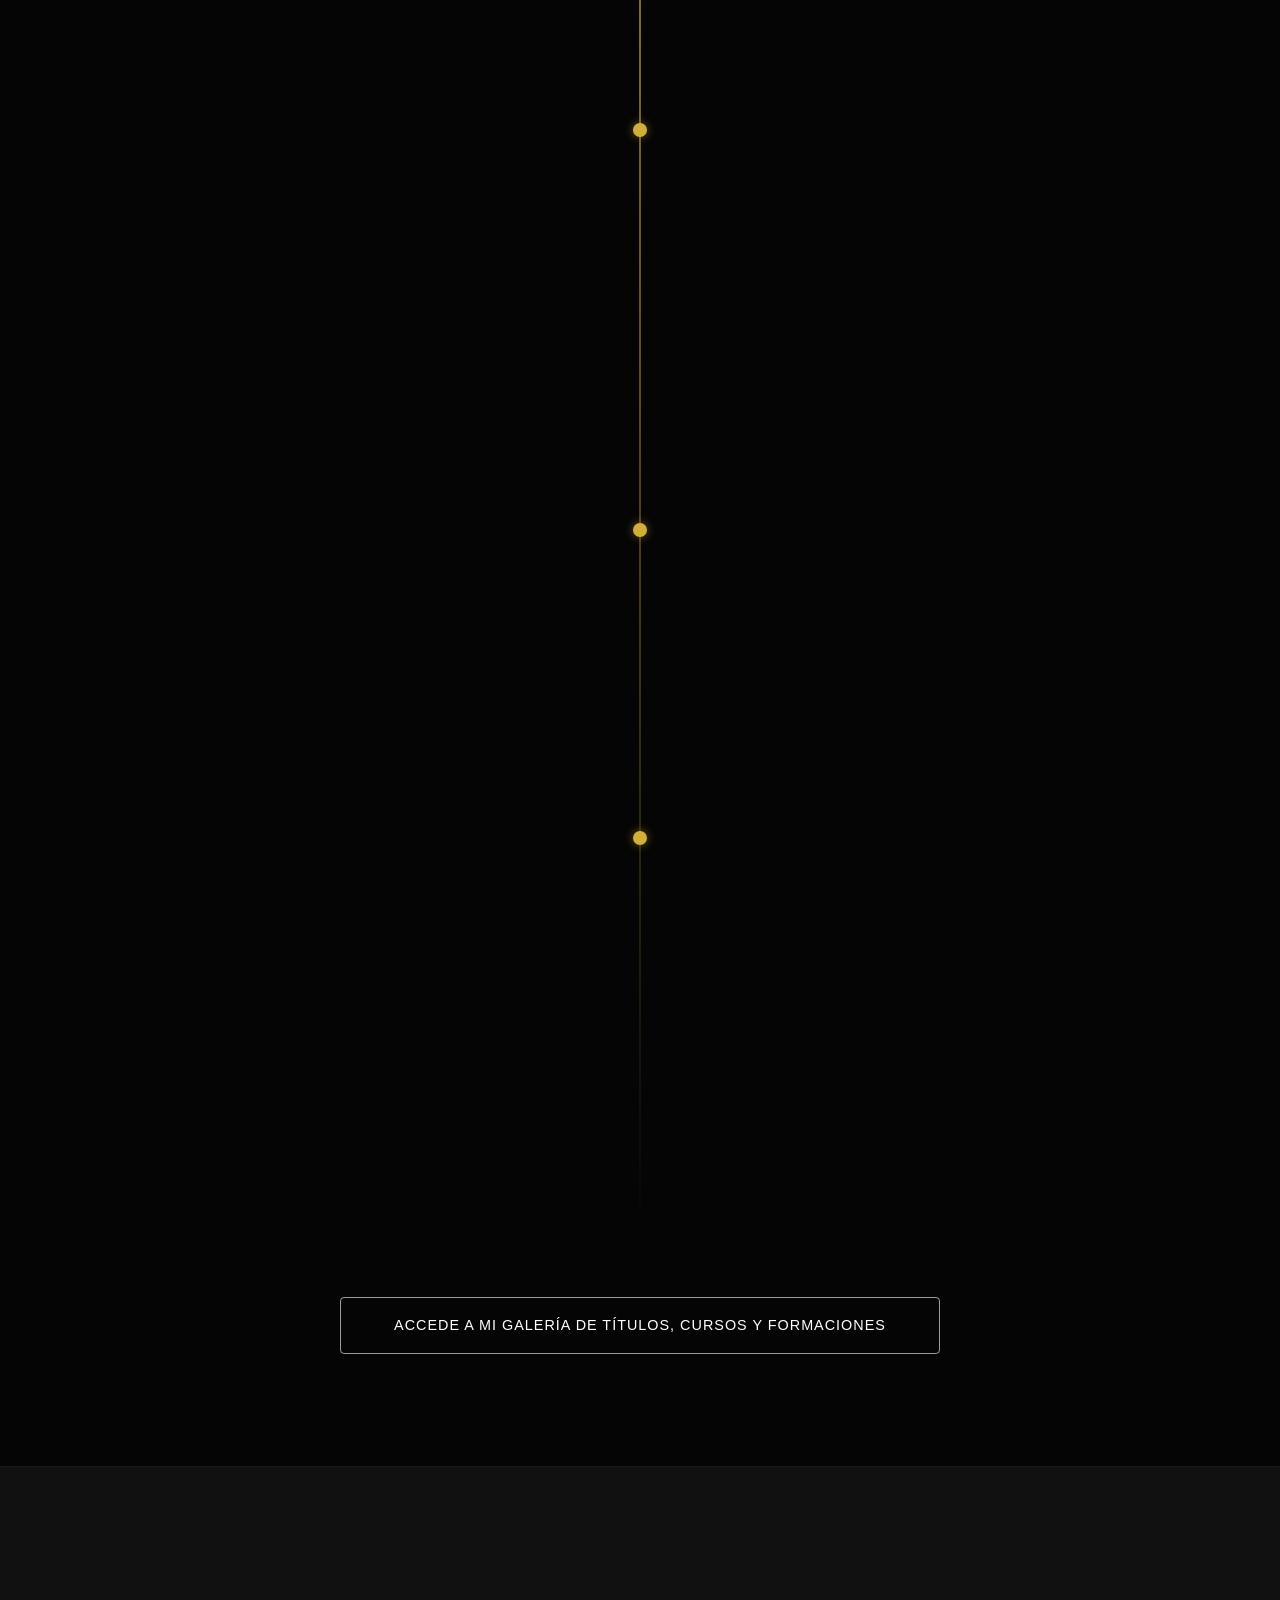
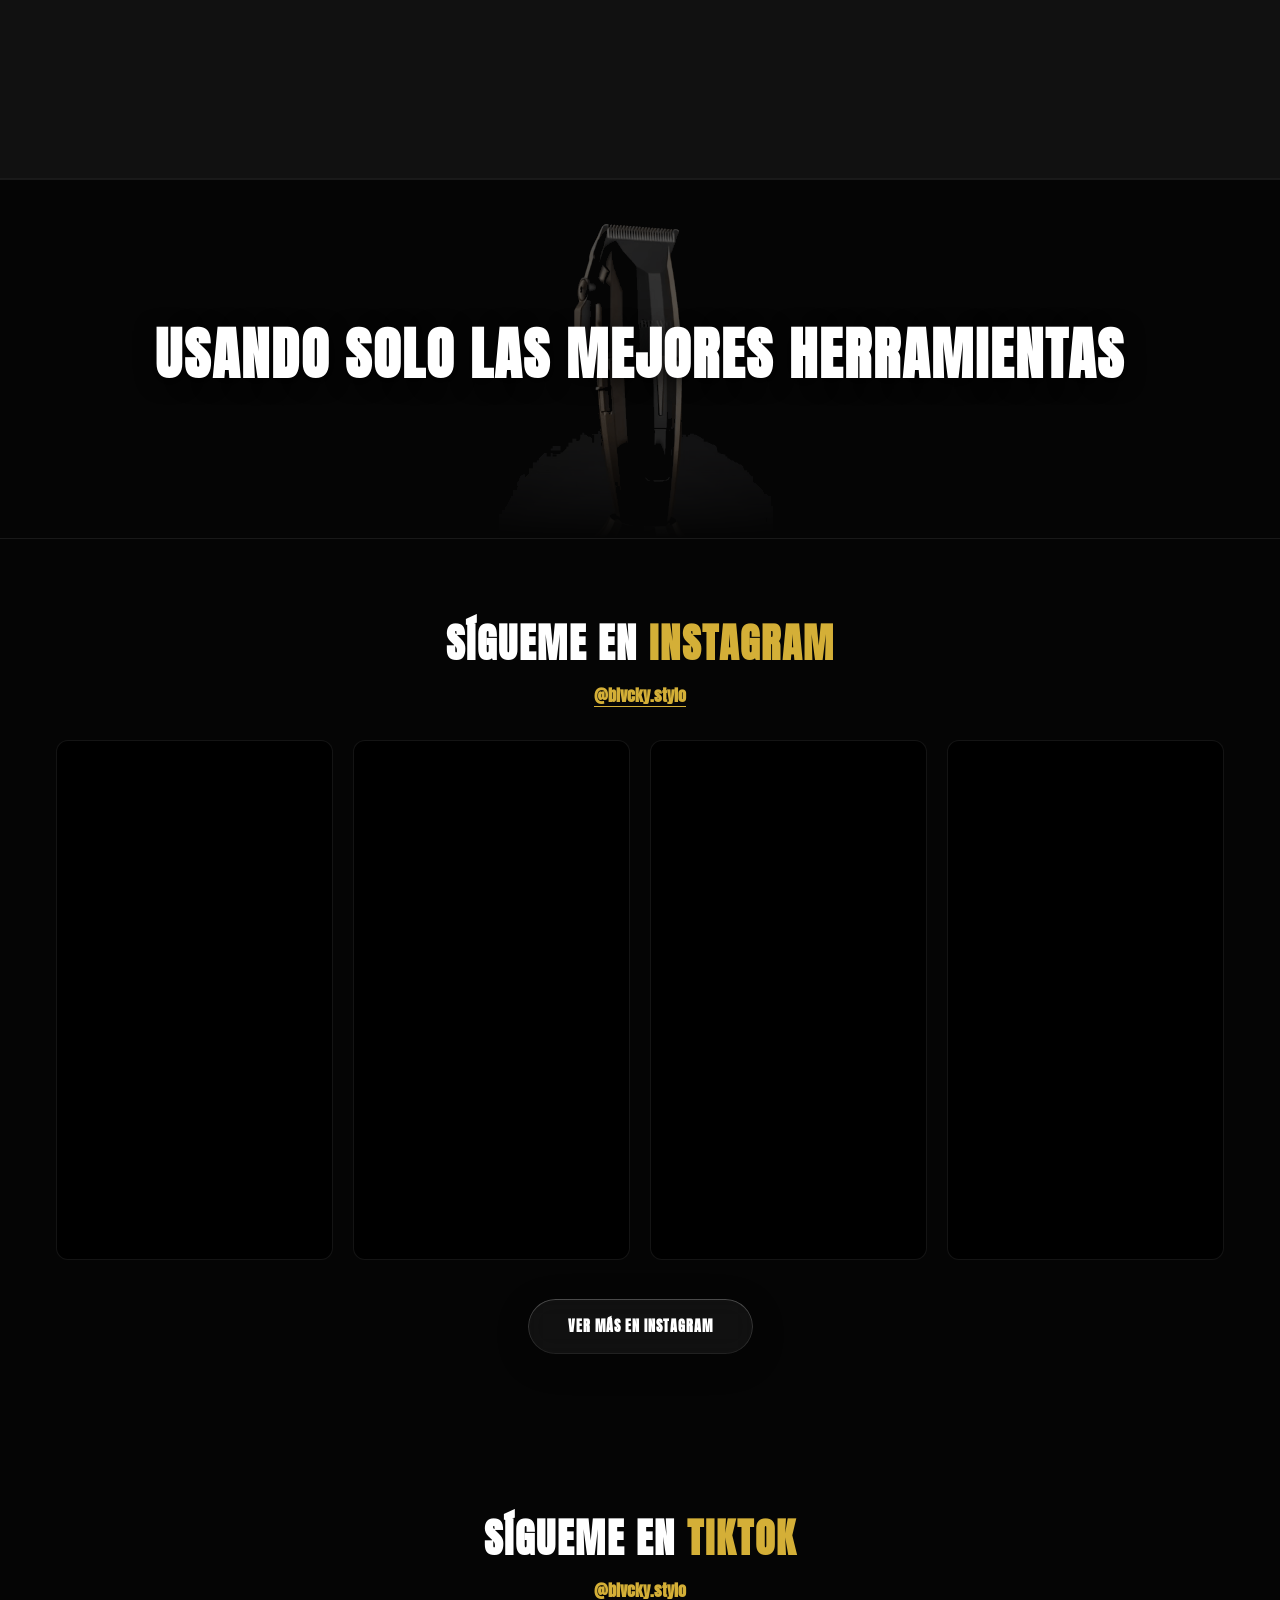
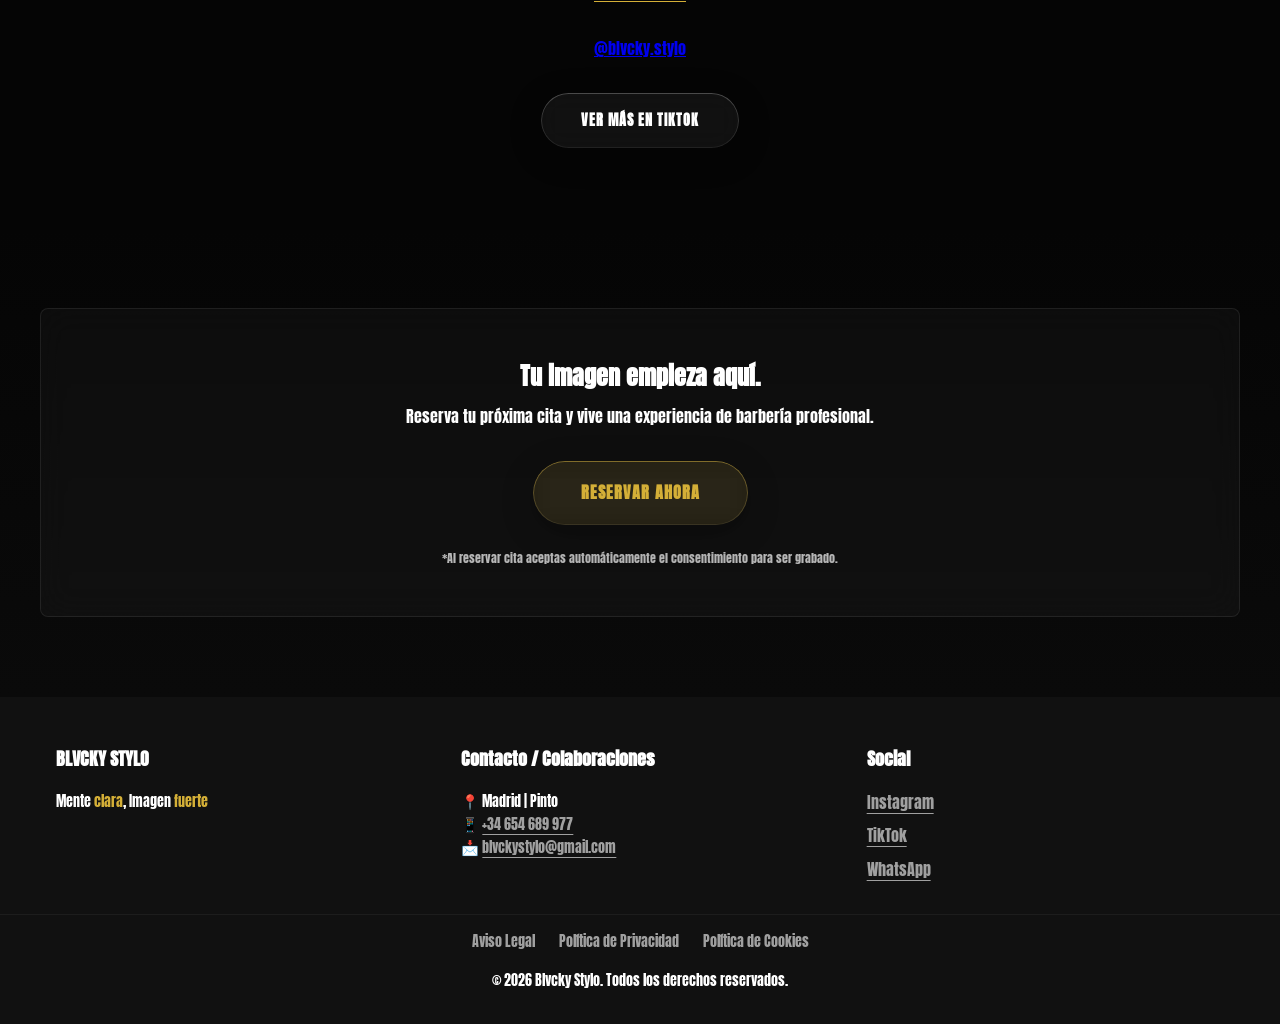
==== commit 86611b14: "." ====
--- a/index.html
+++ b/index.html
@@ -944,7 +944,7 @@
                     <div class="timeline-content glass-card hover-glow scroll-reveal">
                         <h3>2020 - Inicios</h3>
                         <p>Empecé a cortar en cuarentena y vi que me gustaba, por lo tanto lo cogí como un hobby, ya que
-                            mi familia no estaba de acuerdo con que sea barbero. (16 y 17 años)</p>
+                            mi familia no estaba de acuerdo con que sea barbero (16 y 17 años)</p>
                     </div>
                 </div>
                 <!-- Item 2022 -->
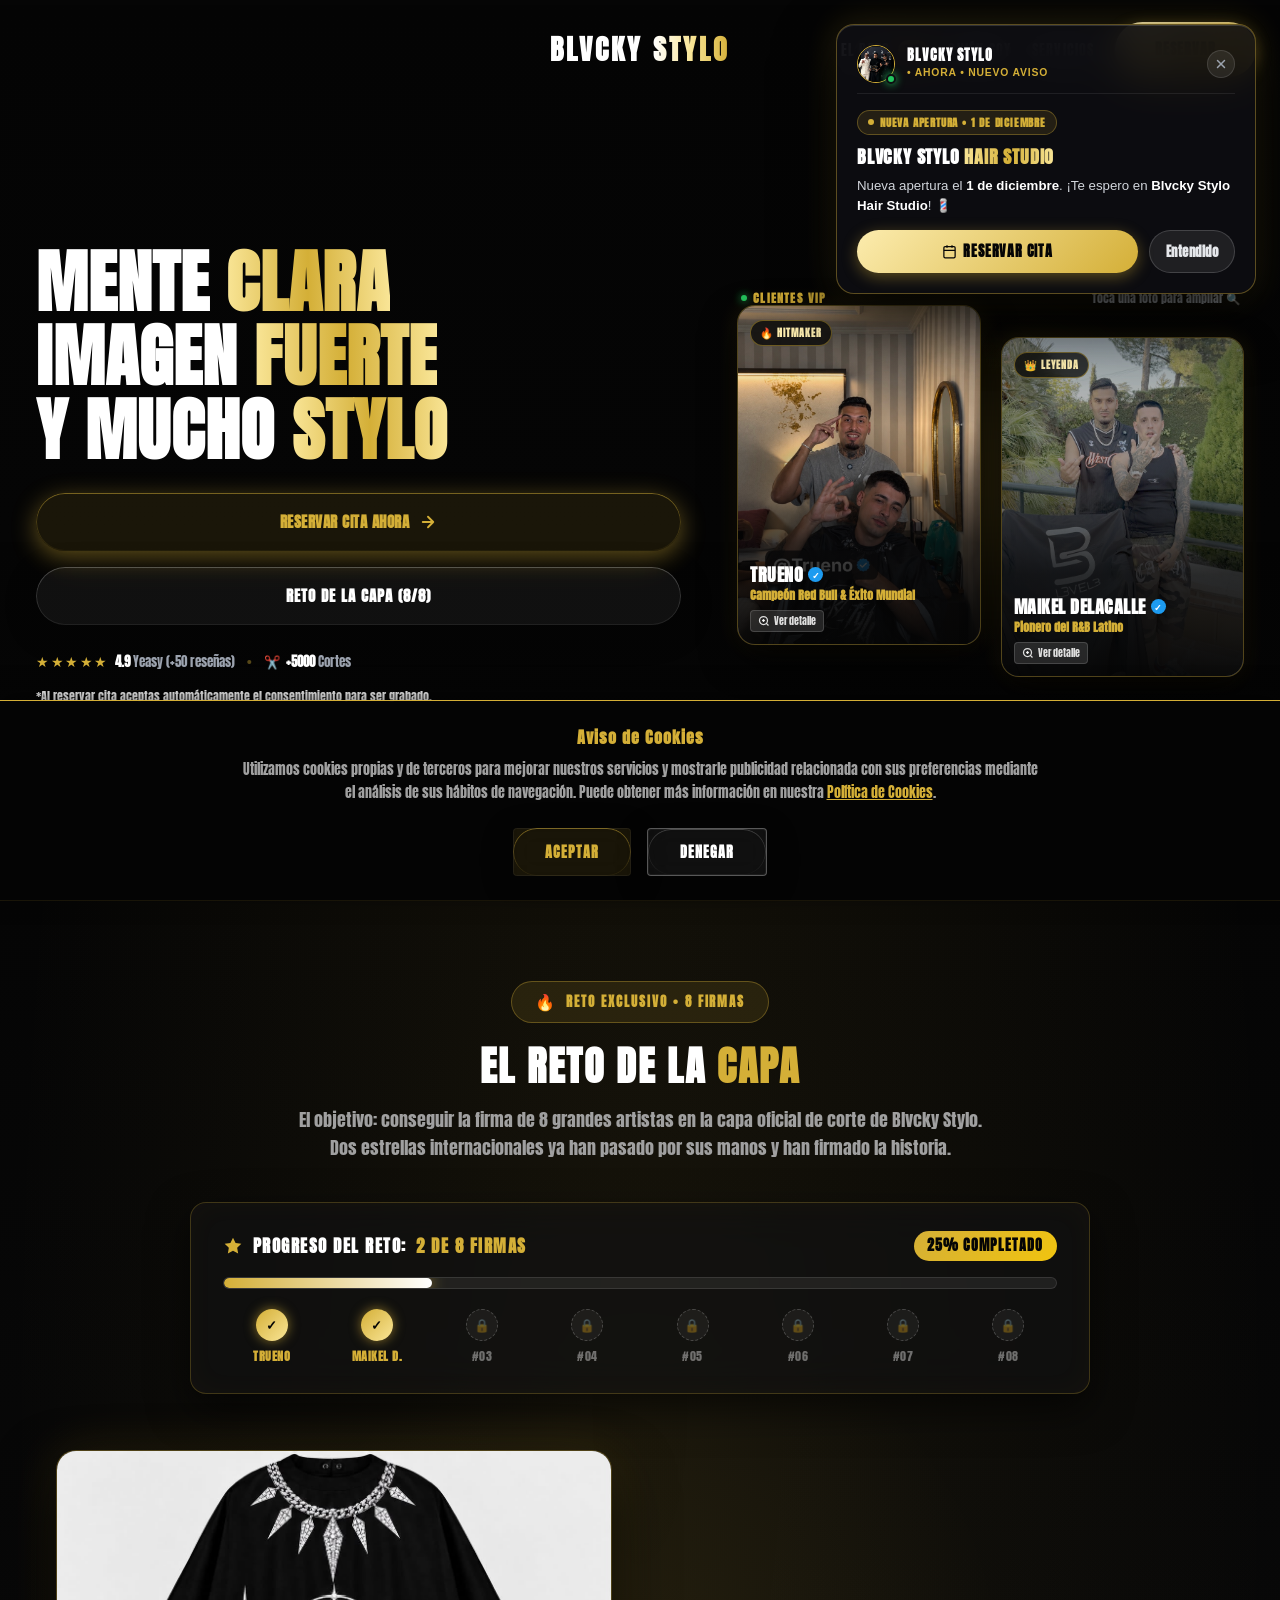
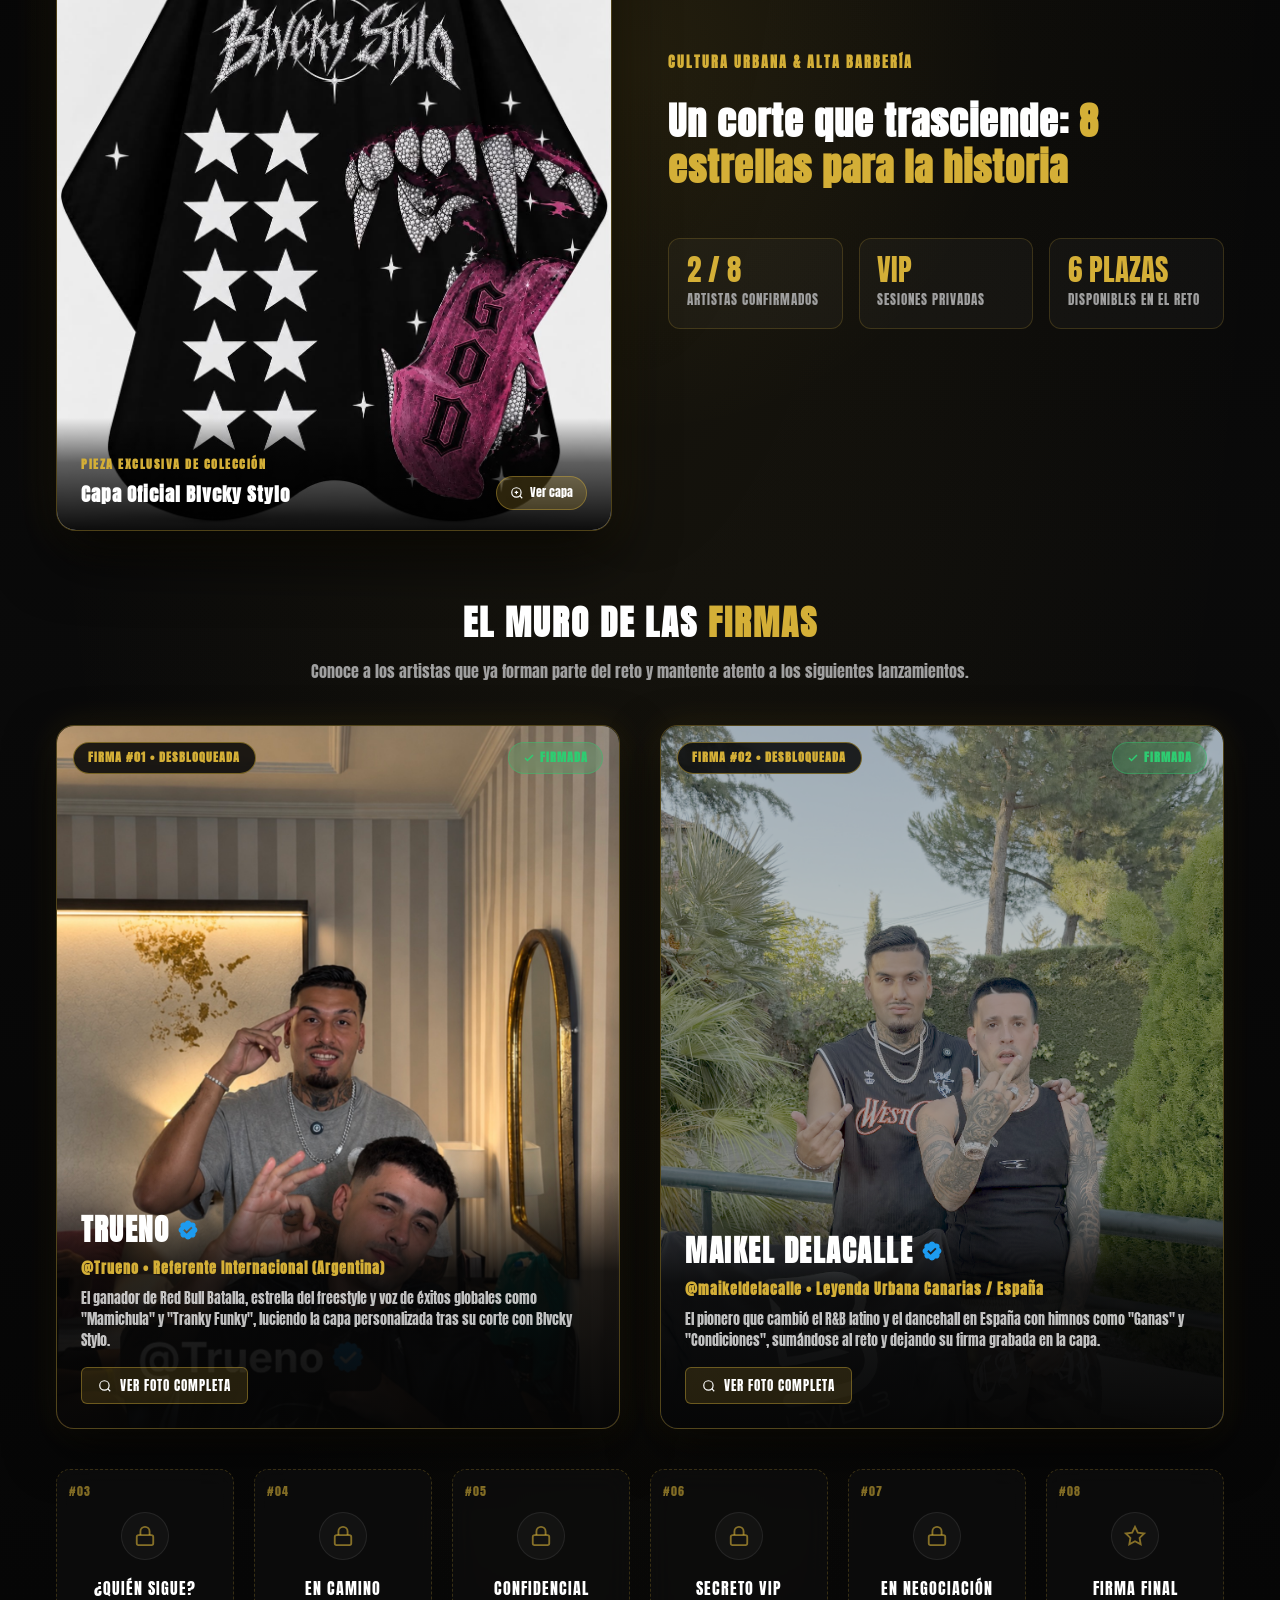
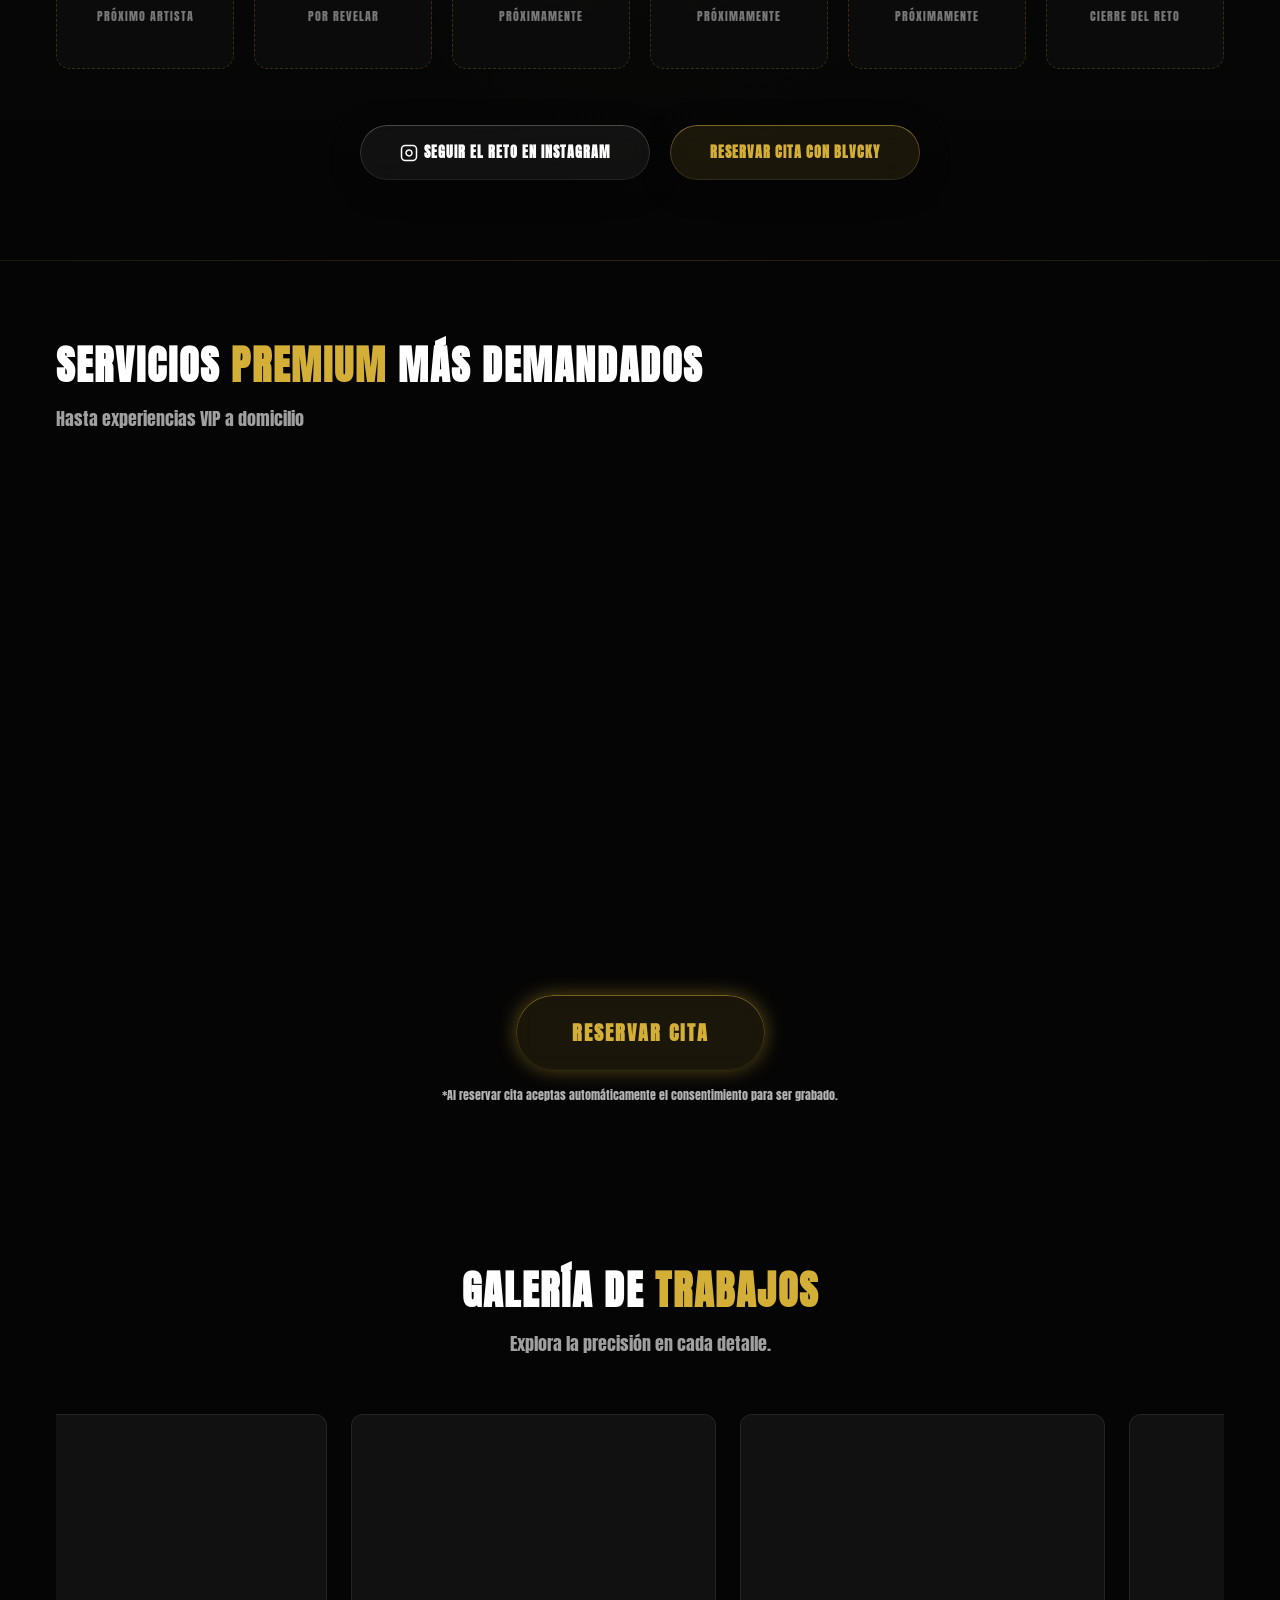
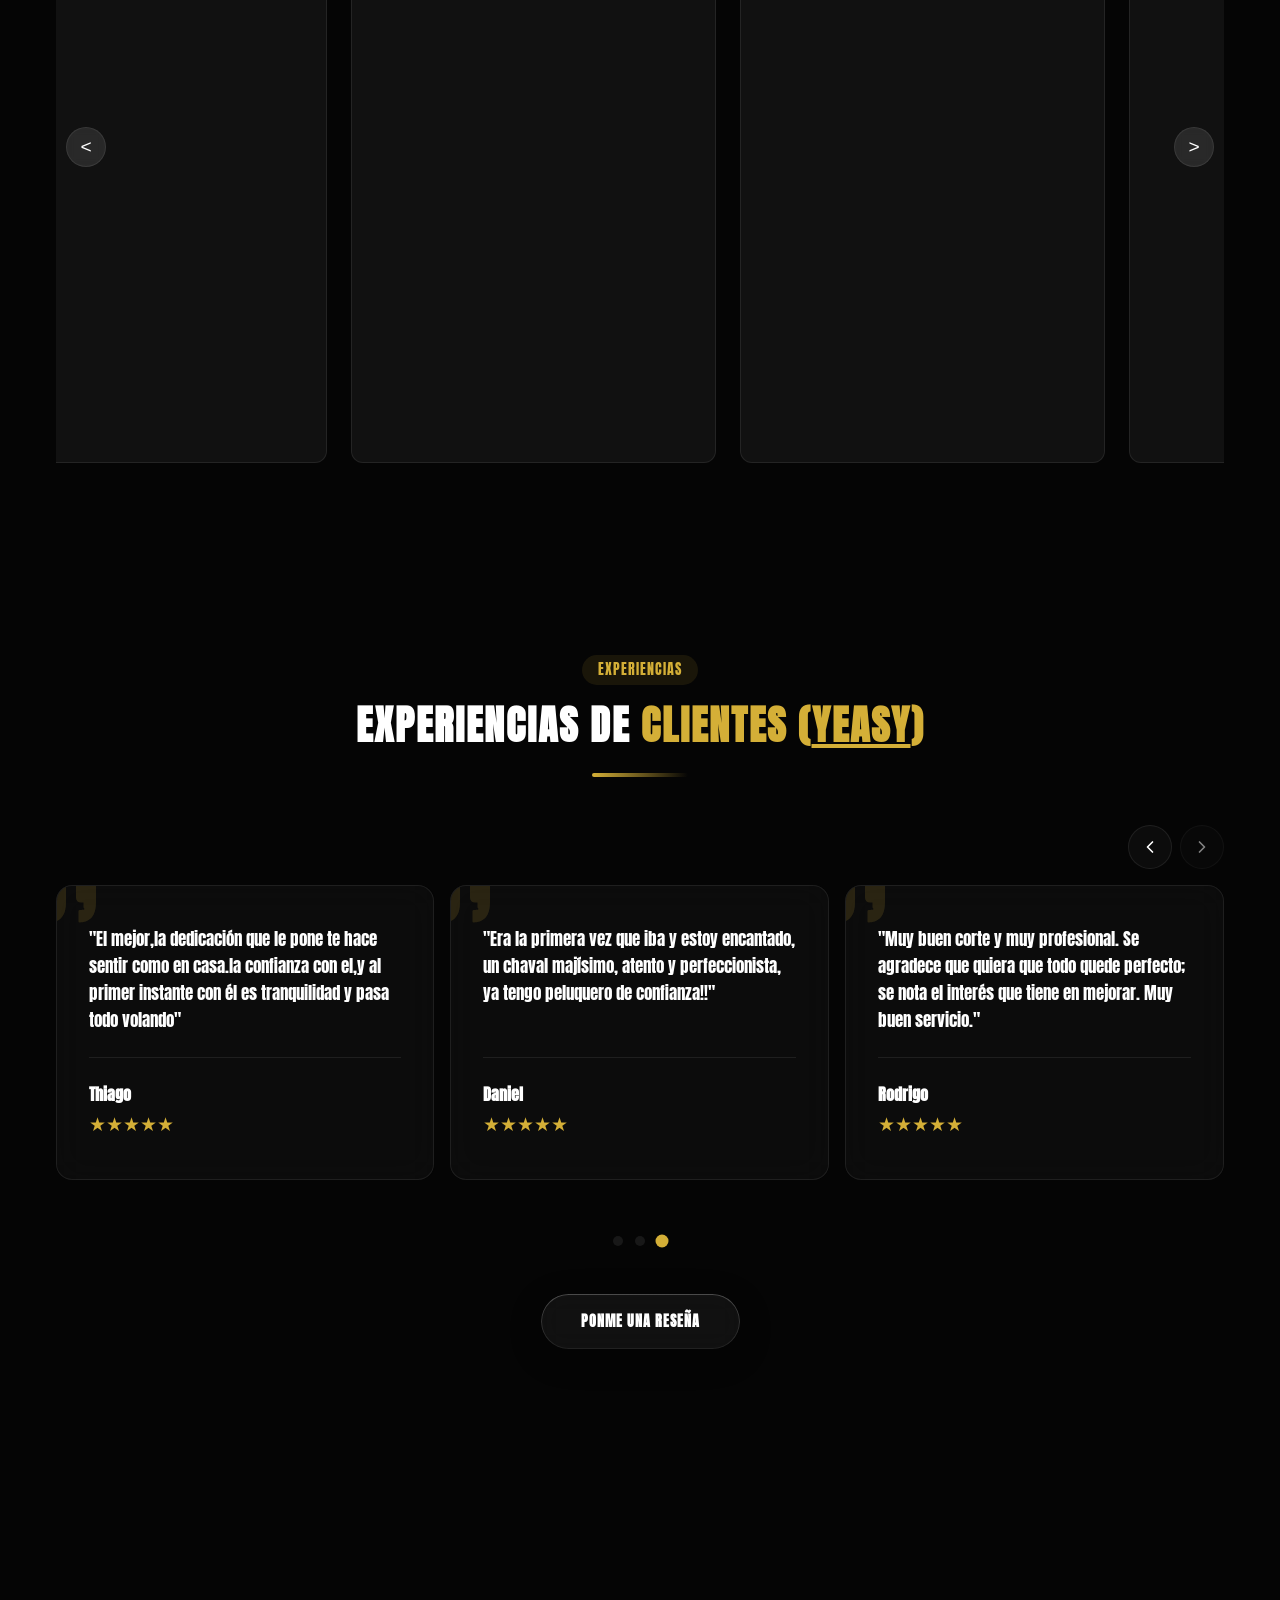
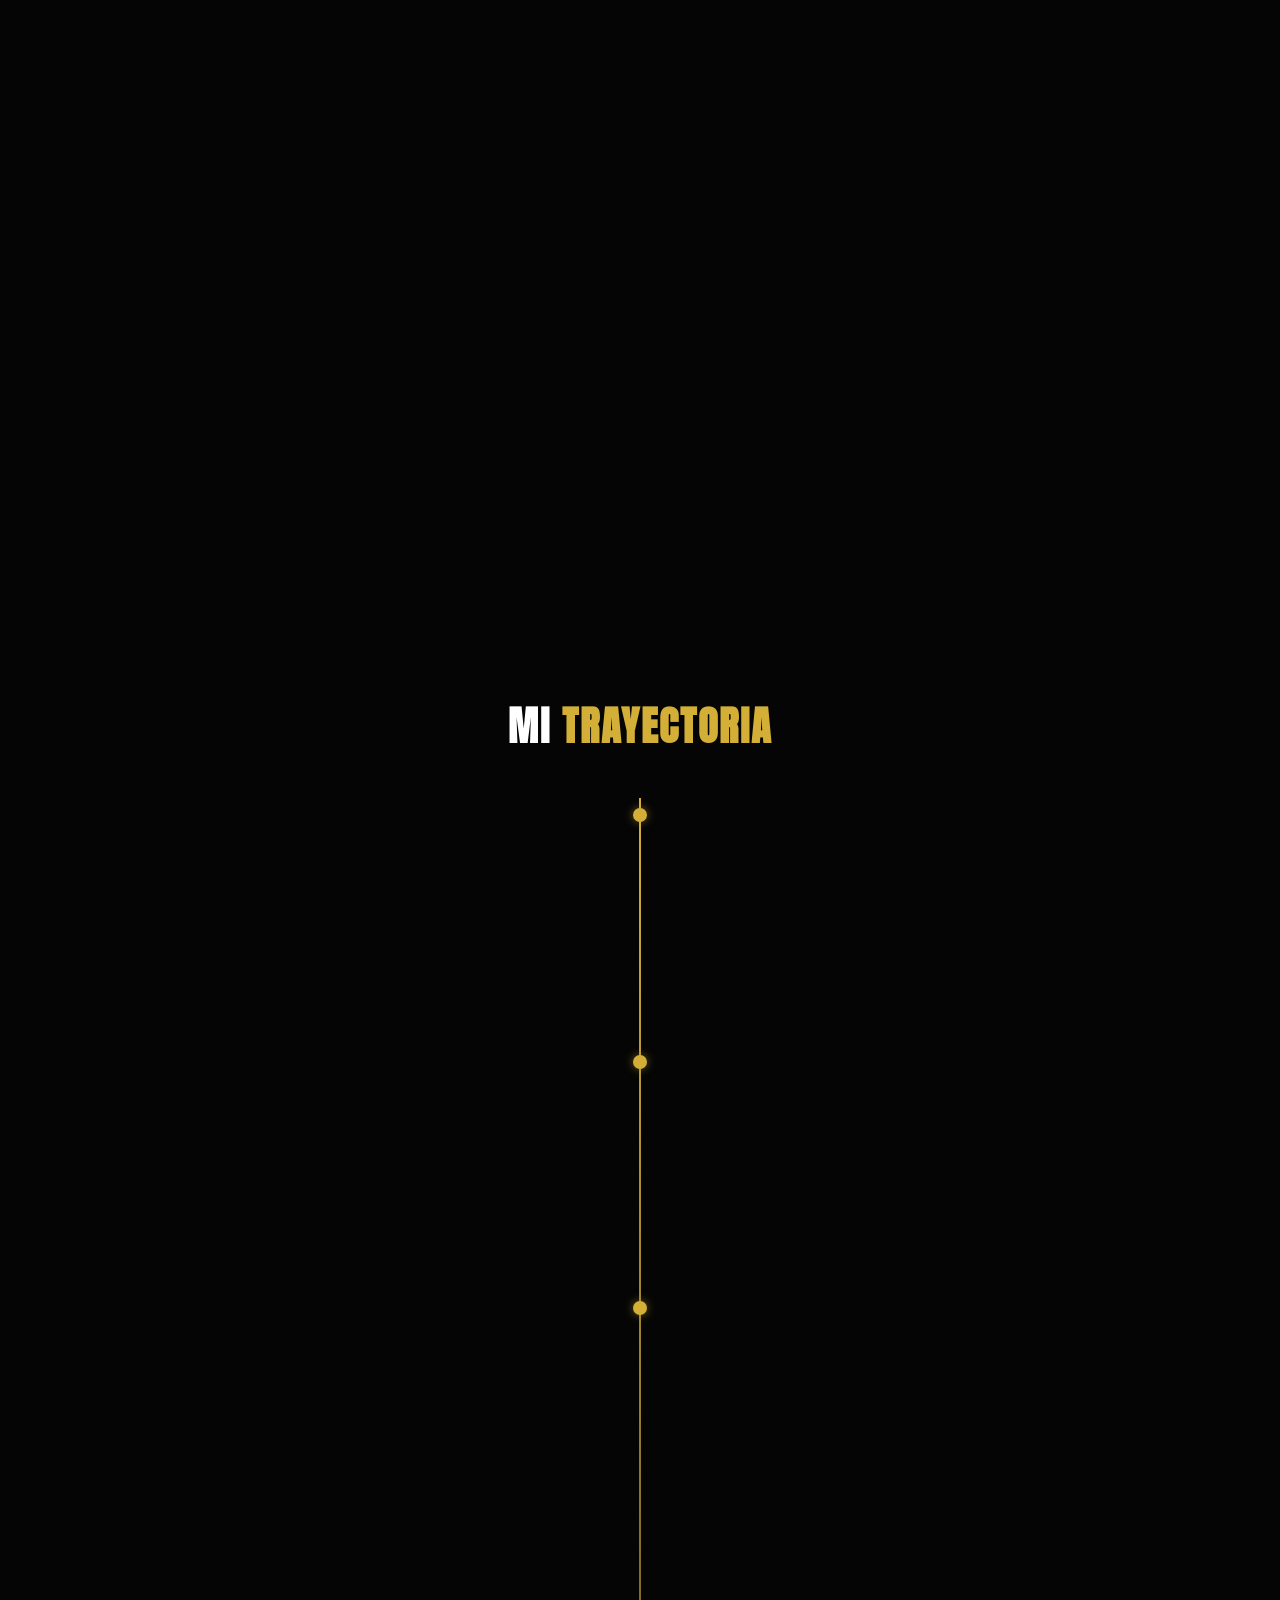
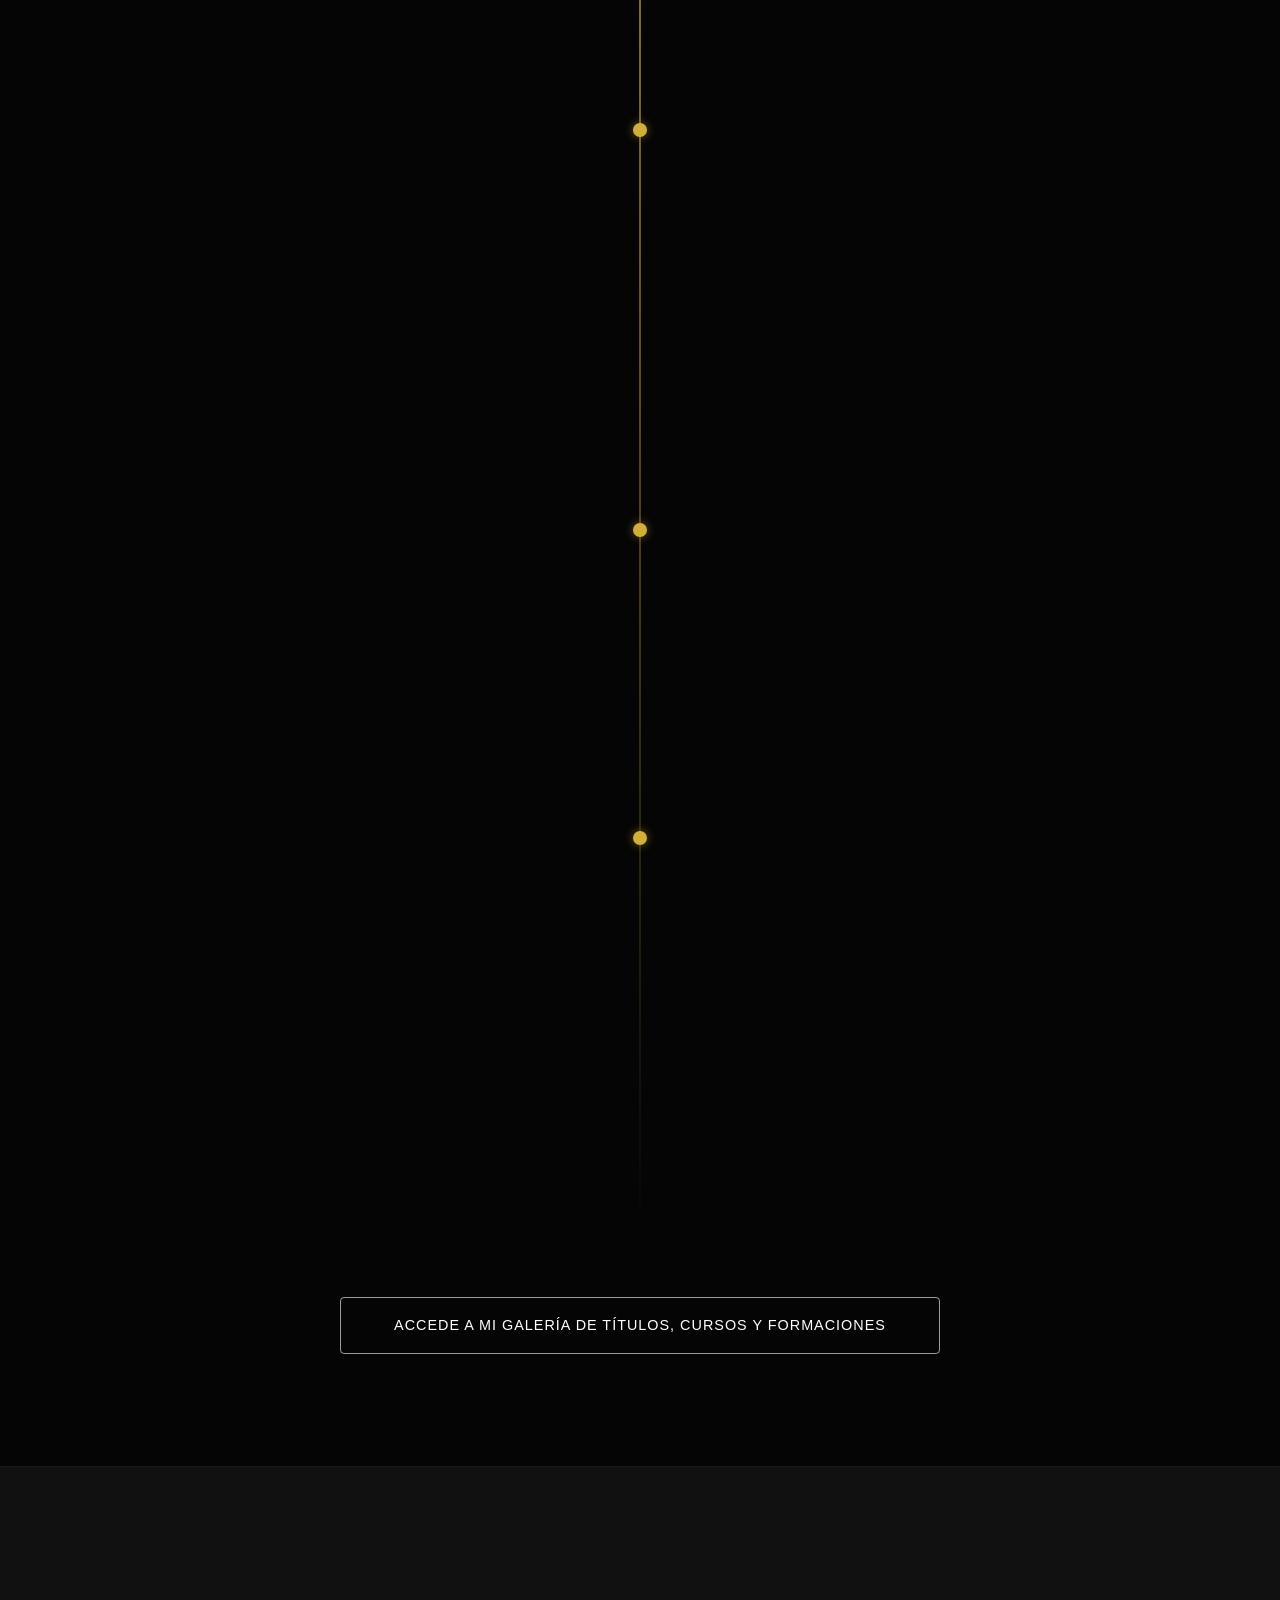
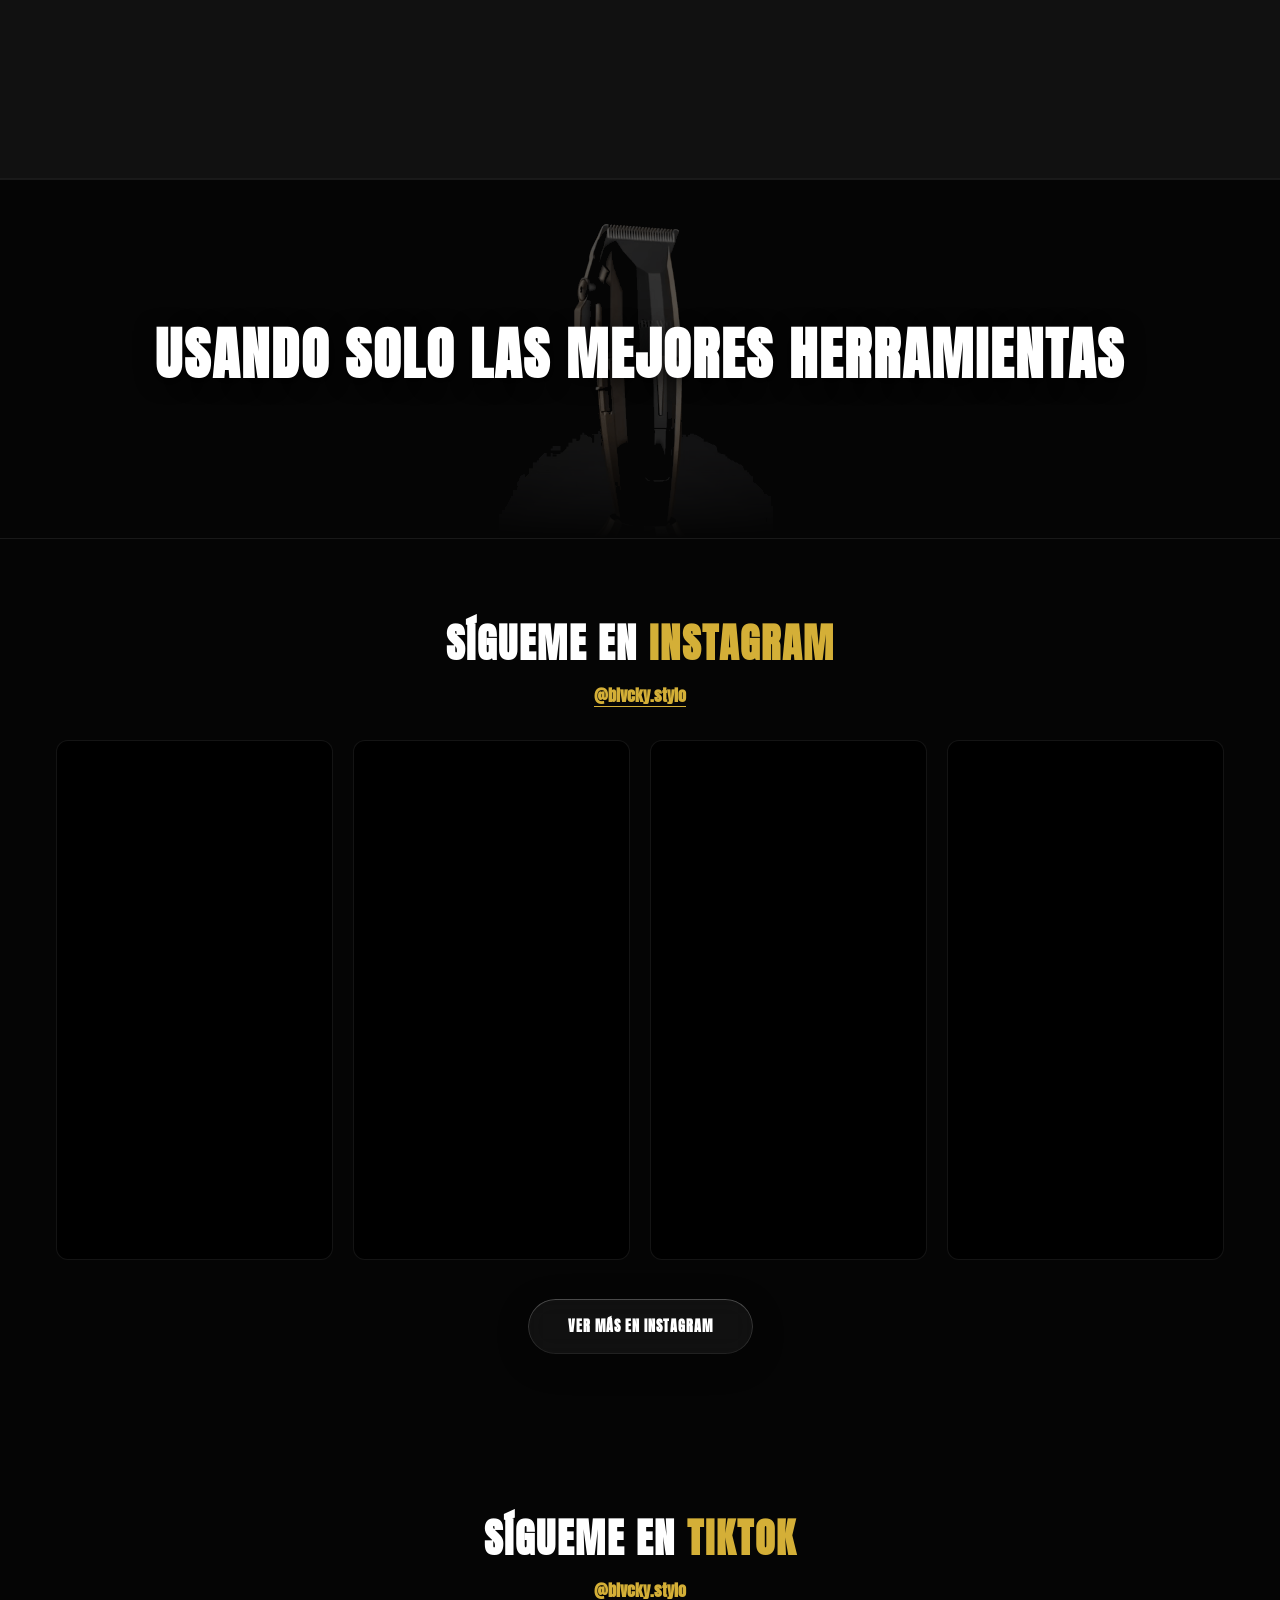
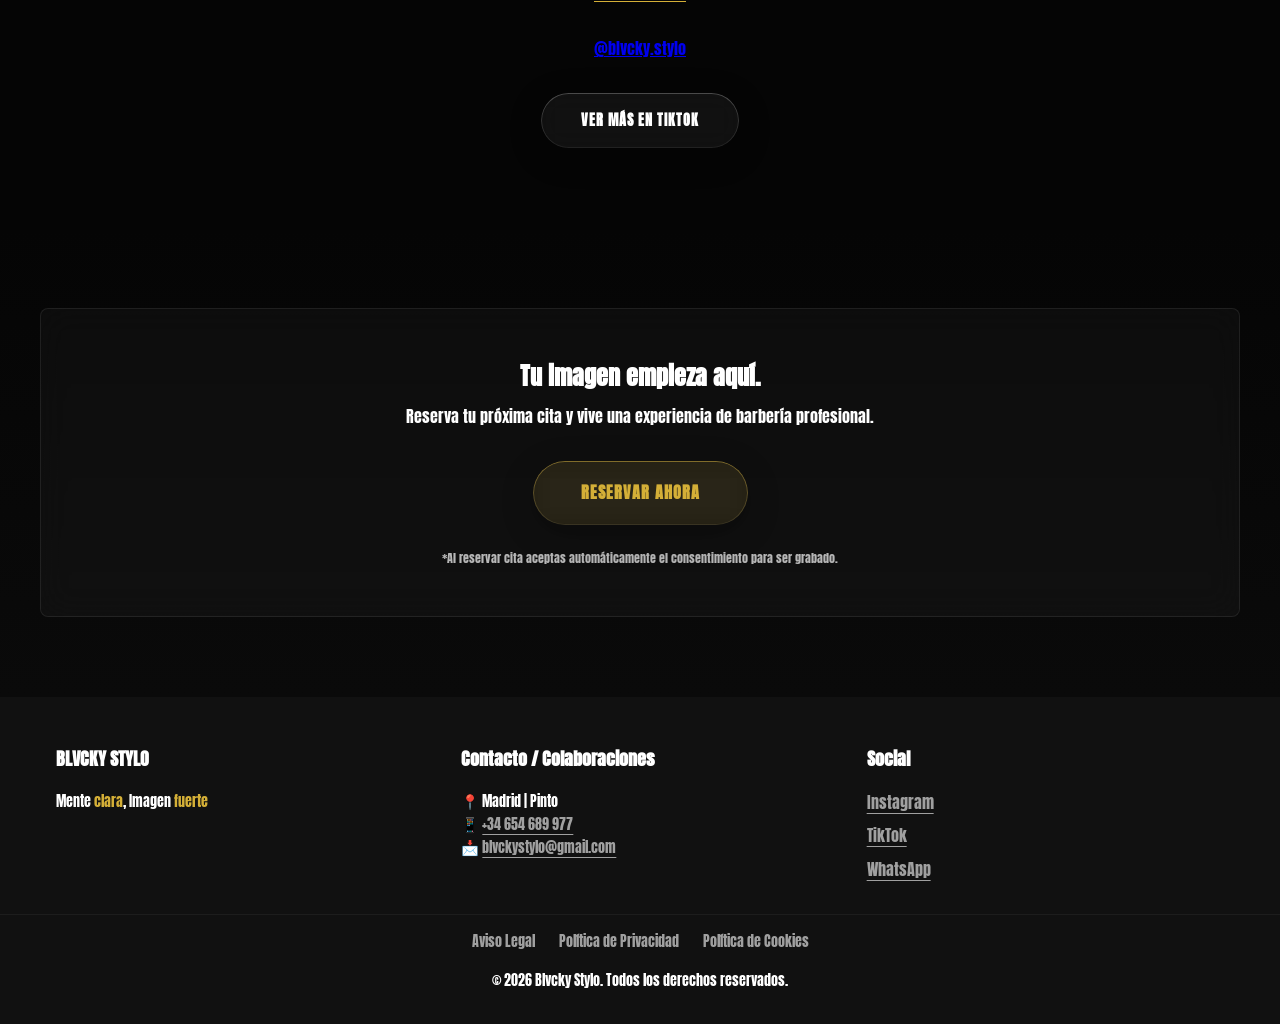
==== commit d0e502e6: "dwv" ====
--- a/index.html
+++ b/index.html
@@ -11,7 +11,7 @@
     <link rel="preconnect" href="https://fonts.googleapis.com">
     <link rel="preconnect" href="https://fonts.gstatic.com" crossorigin>
     <link href="https://fonts.googleapis.com/css2?family=Anton&display=swap" rel="stylesheet">
-    <link rel="stylesheet" href="assets/css/style.css?v=1.3">
+    <link rel="stylesheet" href="assets/css/style.css?v=1.1">
 
     <!-- Favicon Suite -->
     <link rel="icon" type="image/svg+xml" href="assets/images/favicon.svg">
@@ -225,7 +225,7 @@
                         </div>
 
                         <!-- Maikel Delacalle Card -->
-                        <div class="hero-celeb-card" data-lightbox-src="assets/images/maikel-lightbox.jpg"
+                        <div class="hero-celeb-card" data-lightbox-src="assets/images/maikel.png"
                             data-lightbox-title="MAIKEL DELACALLE × BLVCKY STYLO"
                             data-lightbox-sub="Fade quirúrgico y perfilado de barba para la leyenda urbana del R&B latino Maikel Delacalle.">
                             <img src="assets/images/maikel-hero.jpg" alt="Corte a Maikel Delacalle por Blvcky Stylo"
@@ -1211,7 +1211,7 @@
         });
     </script>
 
-    <script src="assets/js/main.js?v=1.3"></script>
+    <script src="assets/js/main.js"></script>
 </body>
 
 </html>
--- a/assets/css/style.css
+++ b/assets/css/style.css
@@ -105,21 +105,11 @@
     justify-content: center;
     align-items: center;
     transition: opacity 0.8s ease, visibility 0.8s ease;
-    animation: preloaderSafetyFadeOut 0.5s ease 2.2s forwards;
 }
 
 .preloader.loaded {
     opacity: 0;
     visibility: hidden;
-    pointer-events: none;
-}
-
-@keyframes preloaderSafetyFadeOut {
-    to {
-        opacity: 0;
-        visibility: hidden;
-        pointer-events: none;
-    }
 }
 
 .preloader-text {
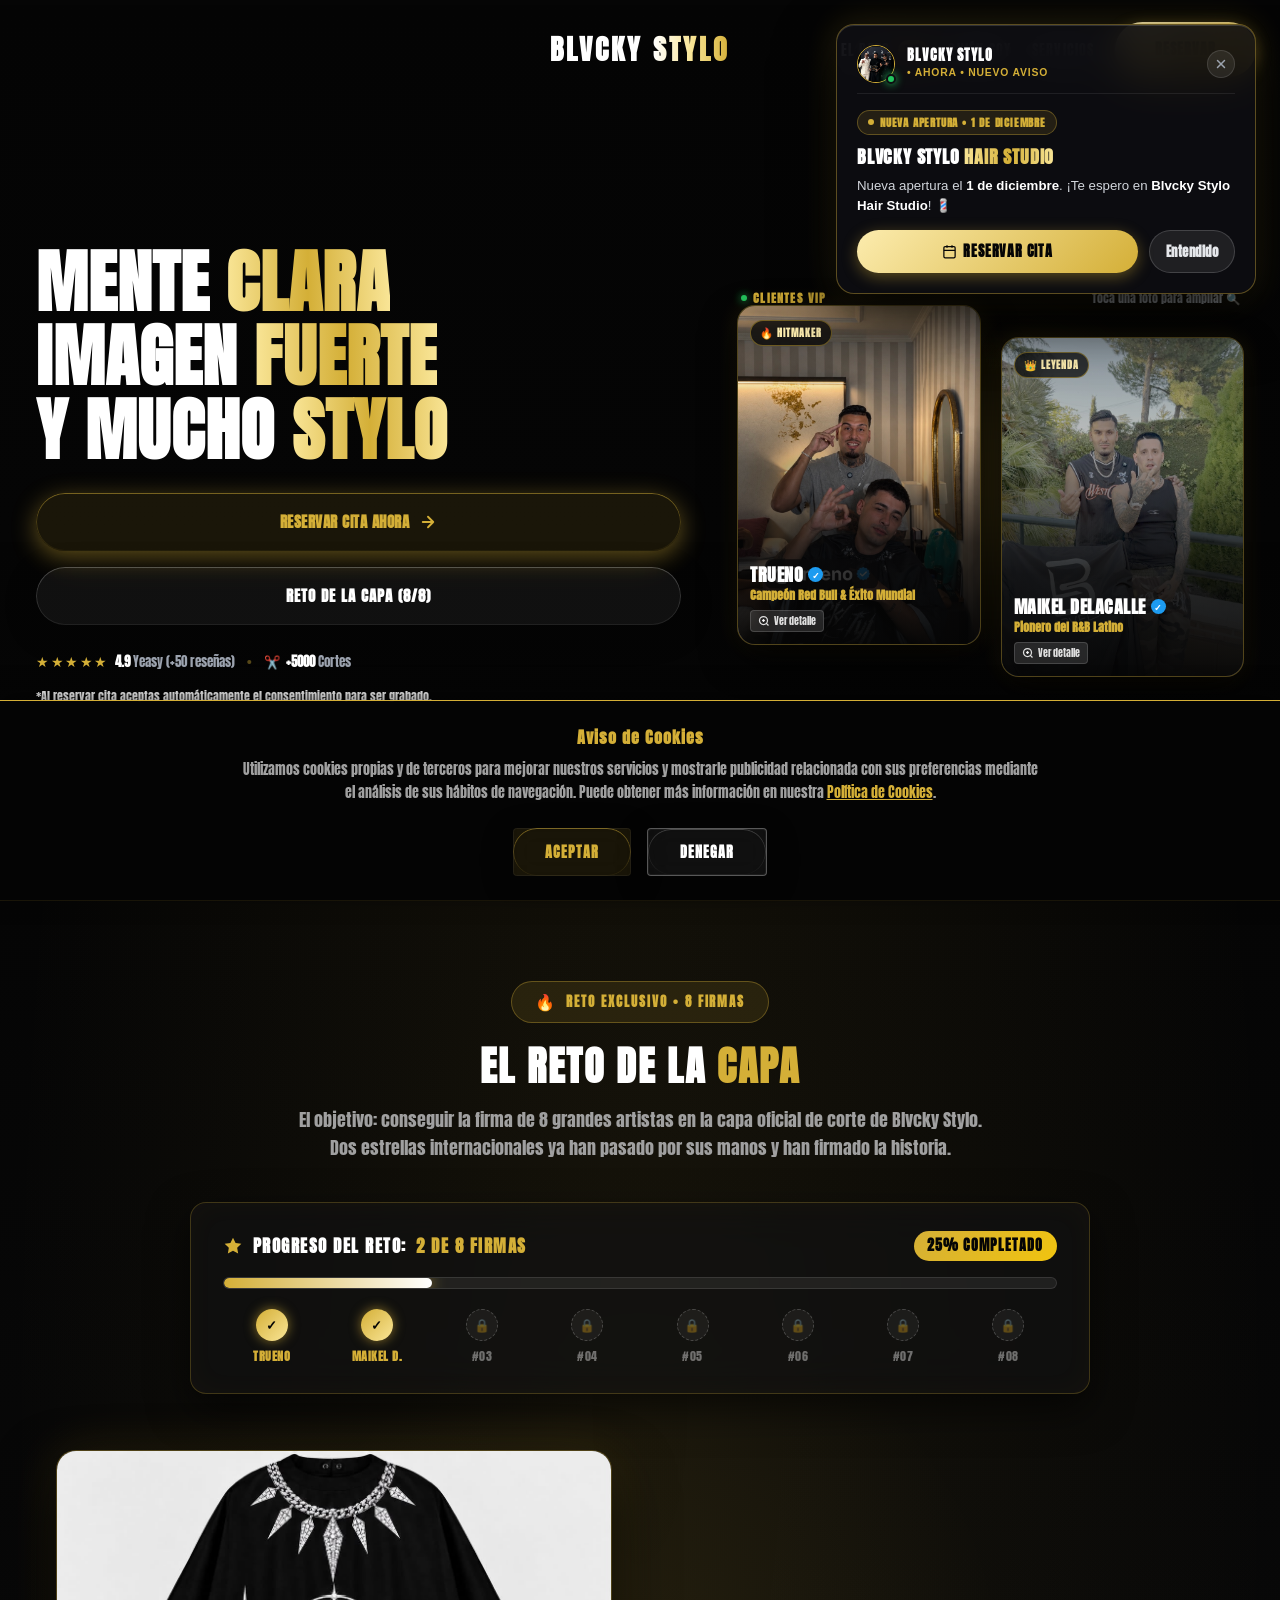
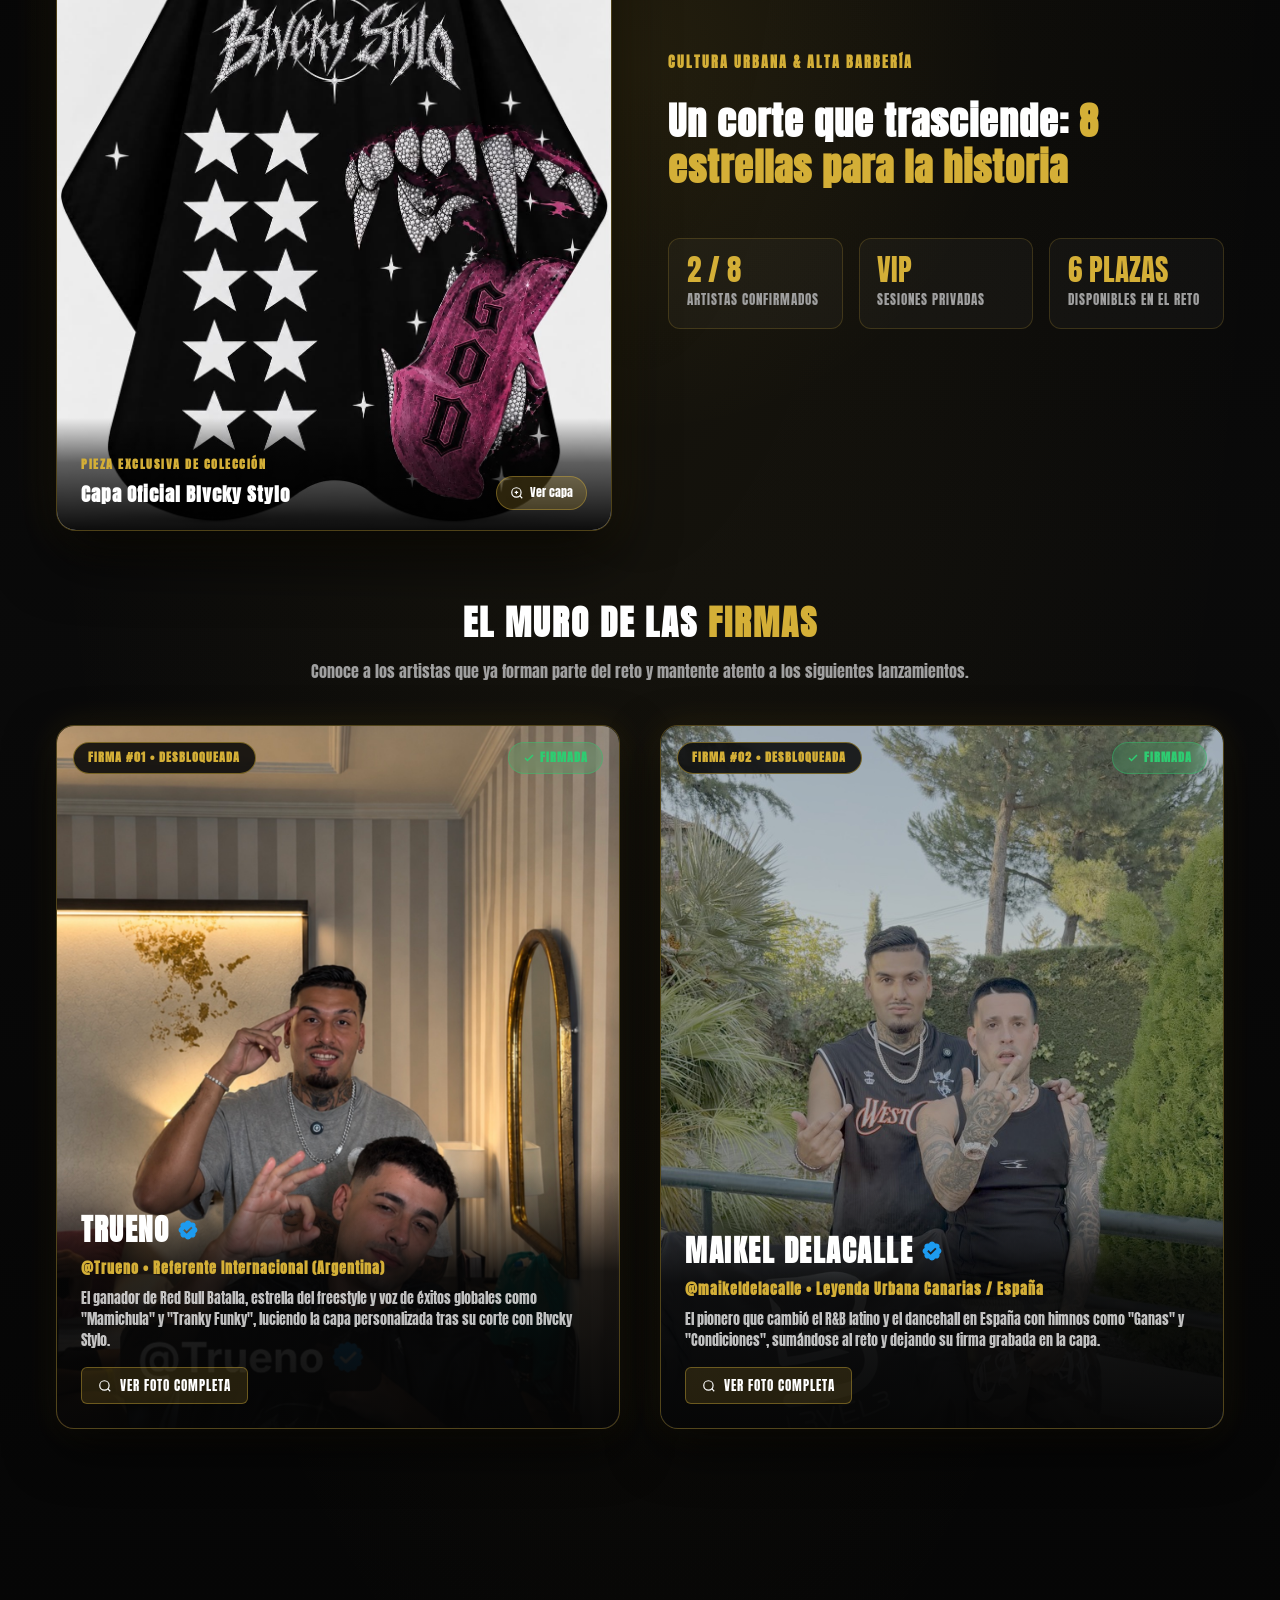
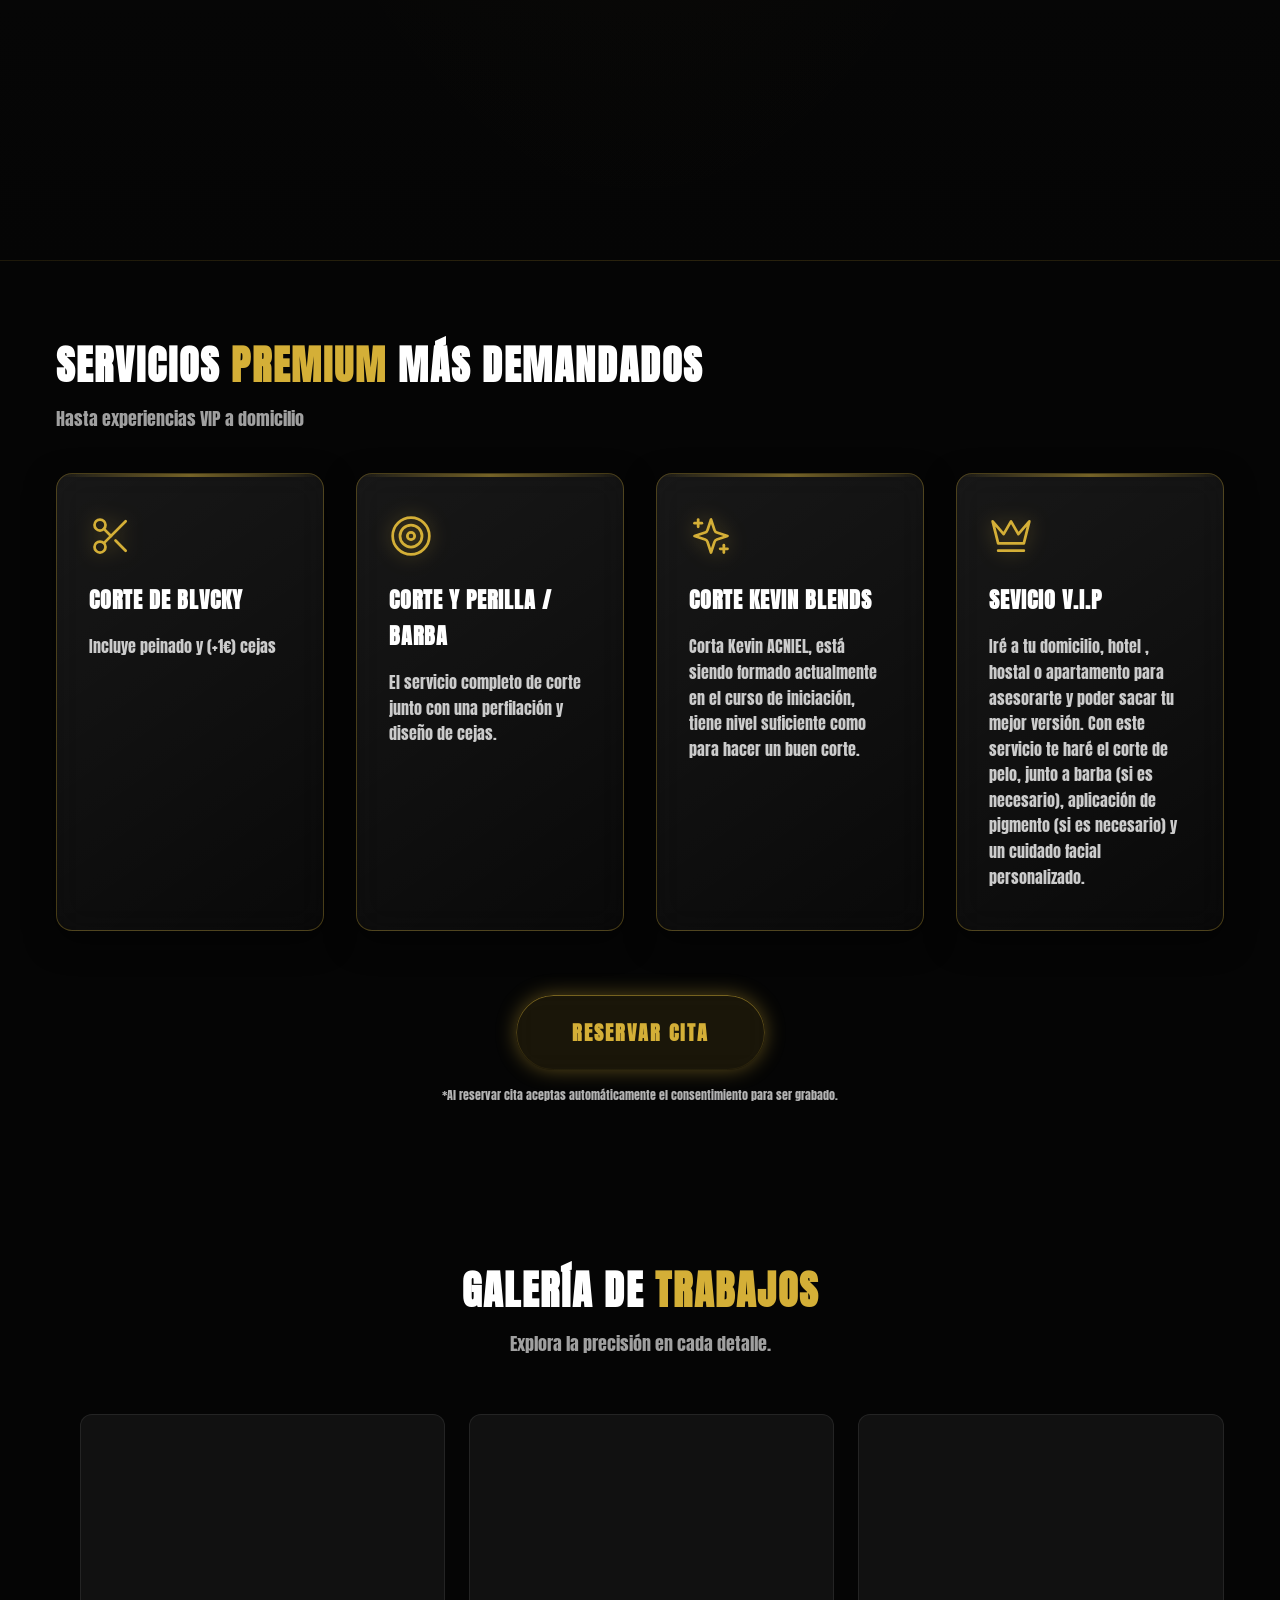
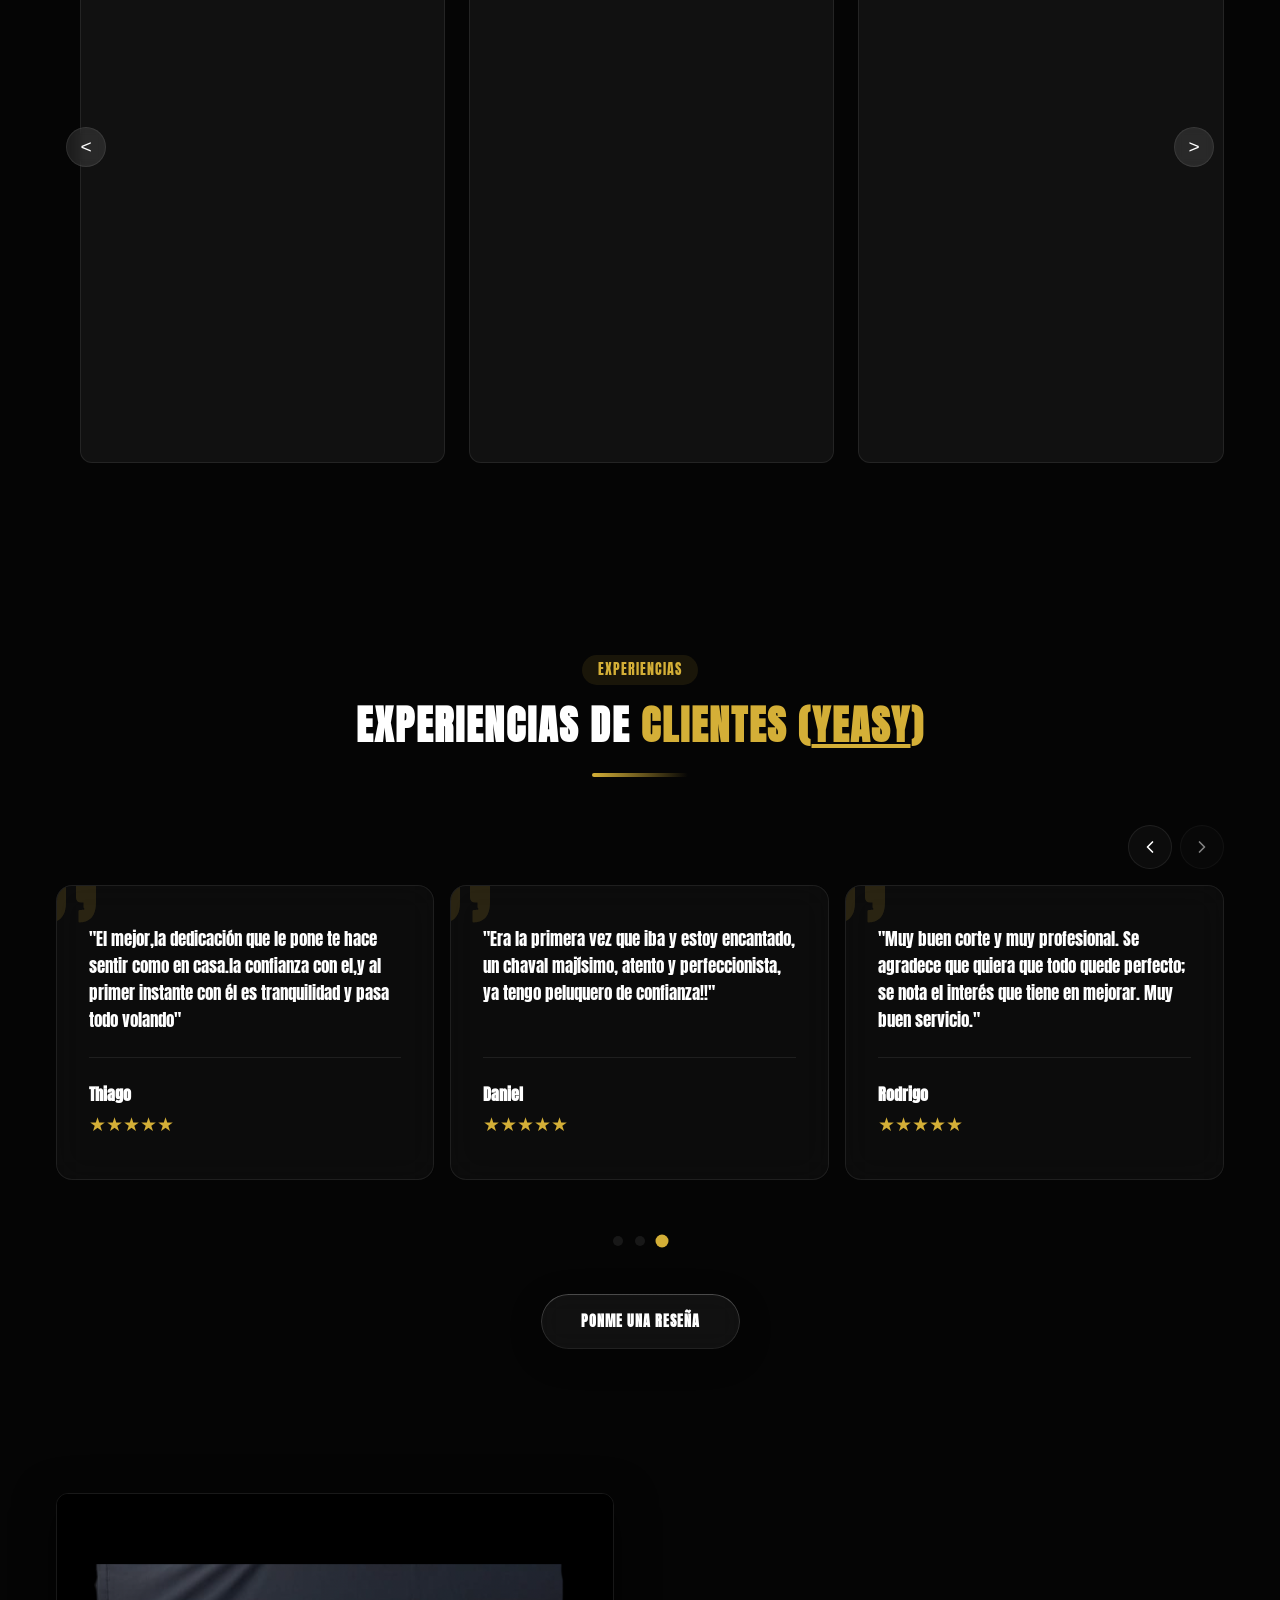
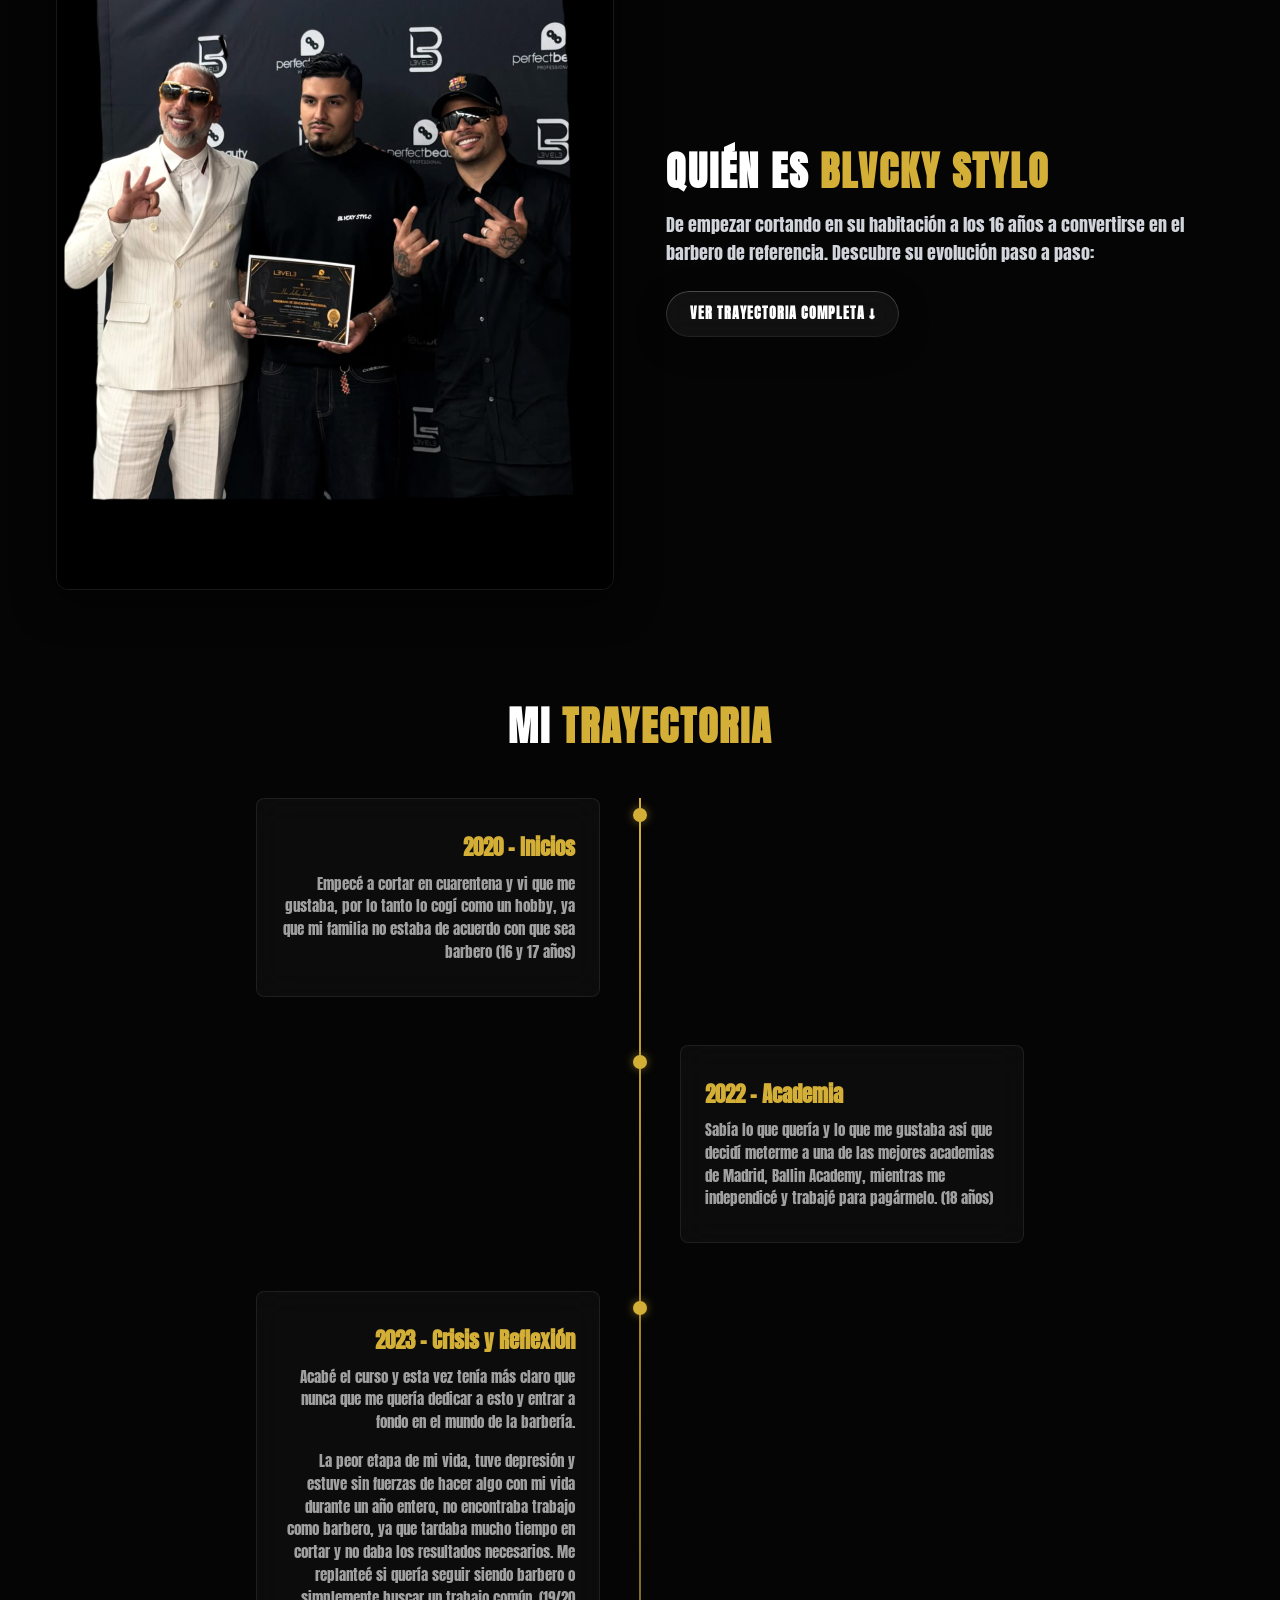
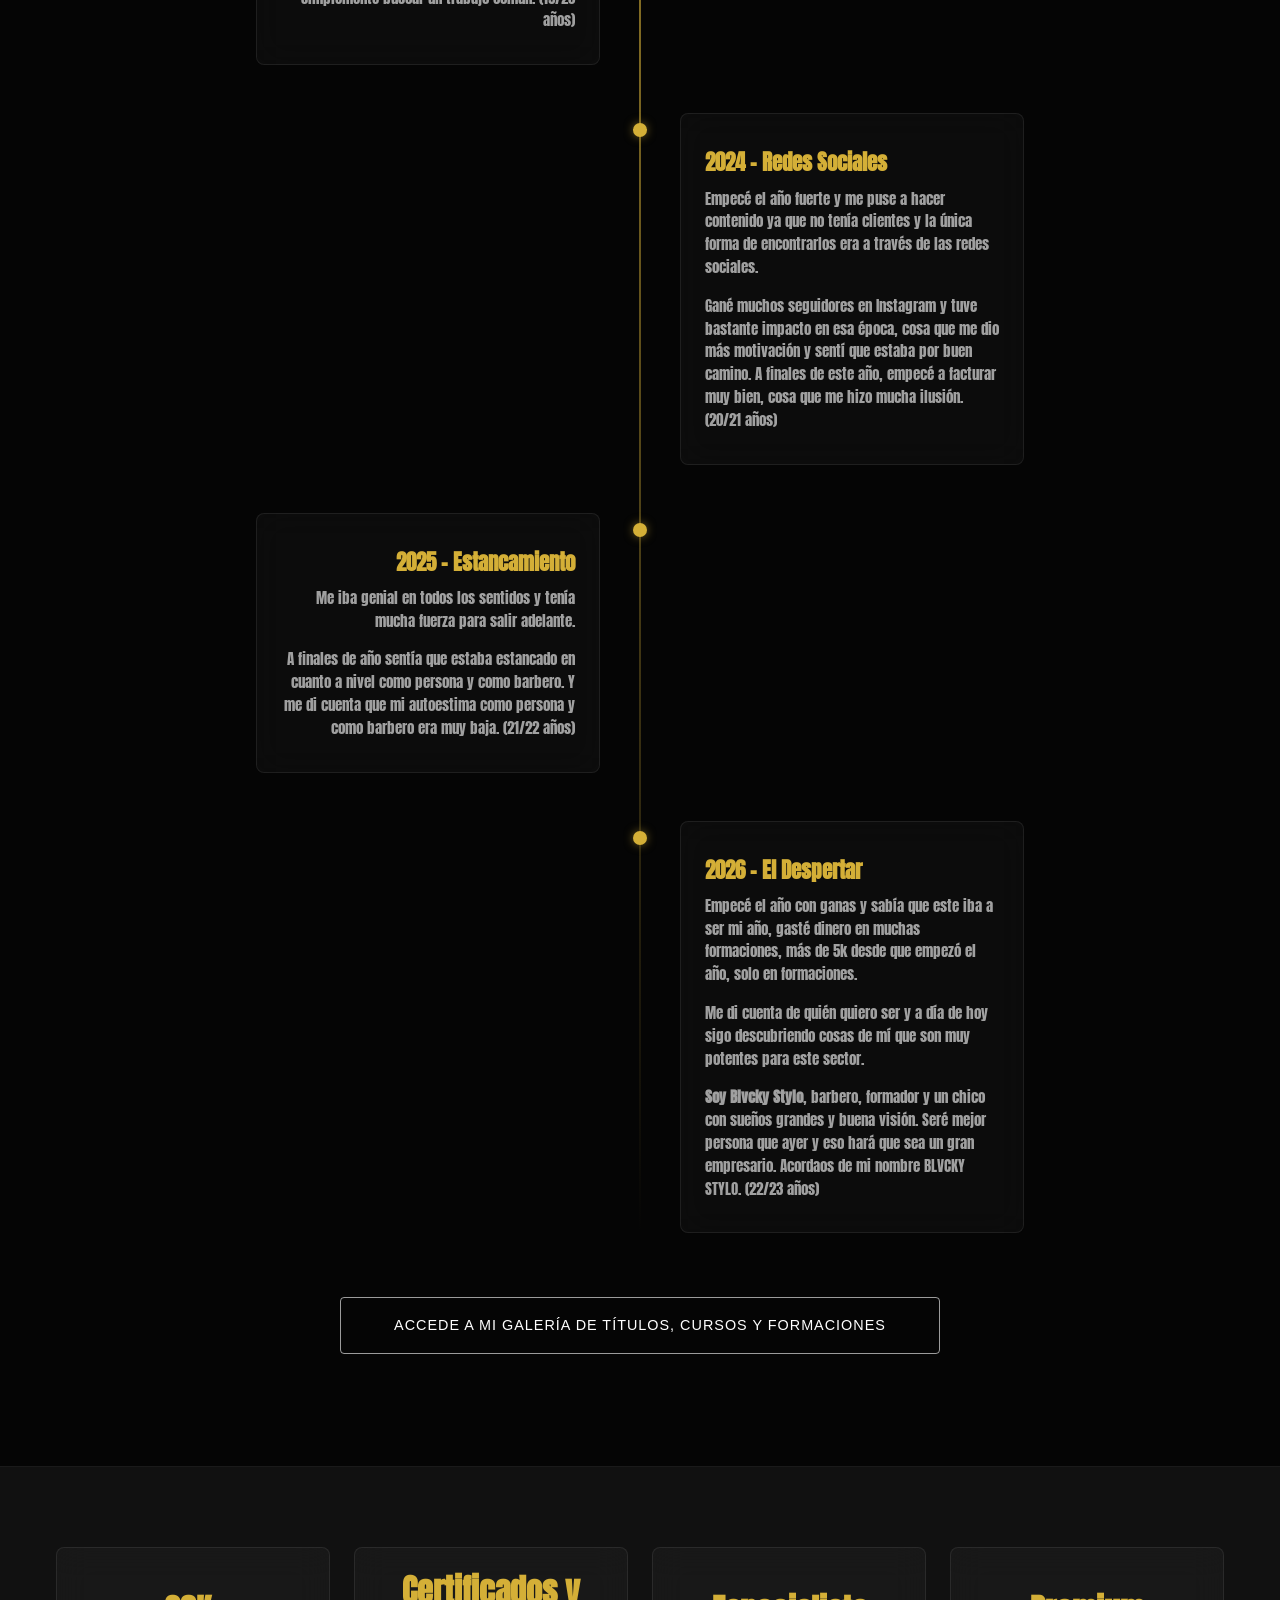
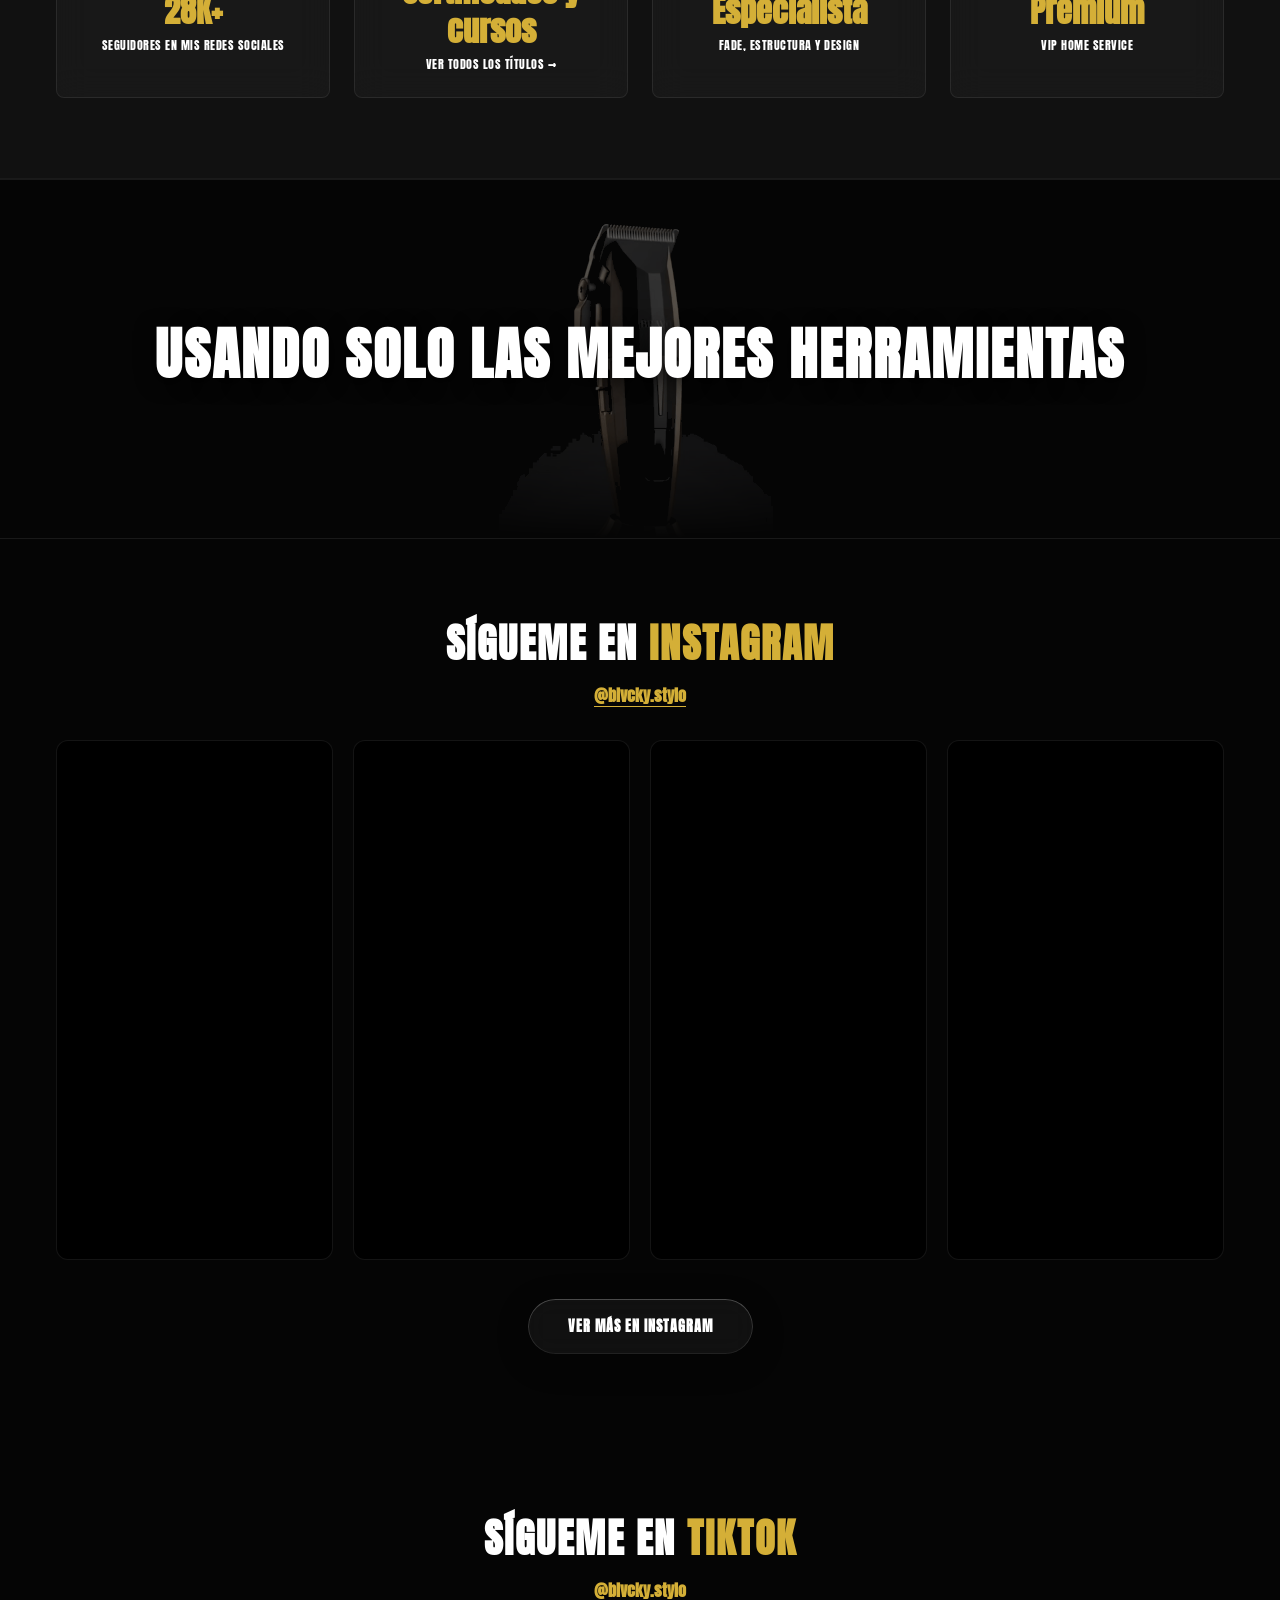
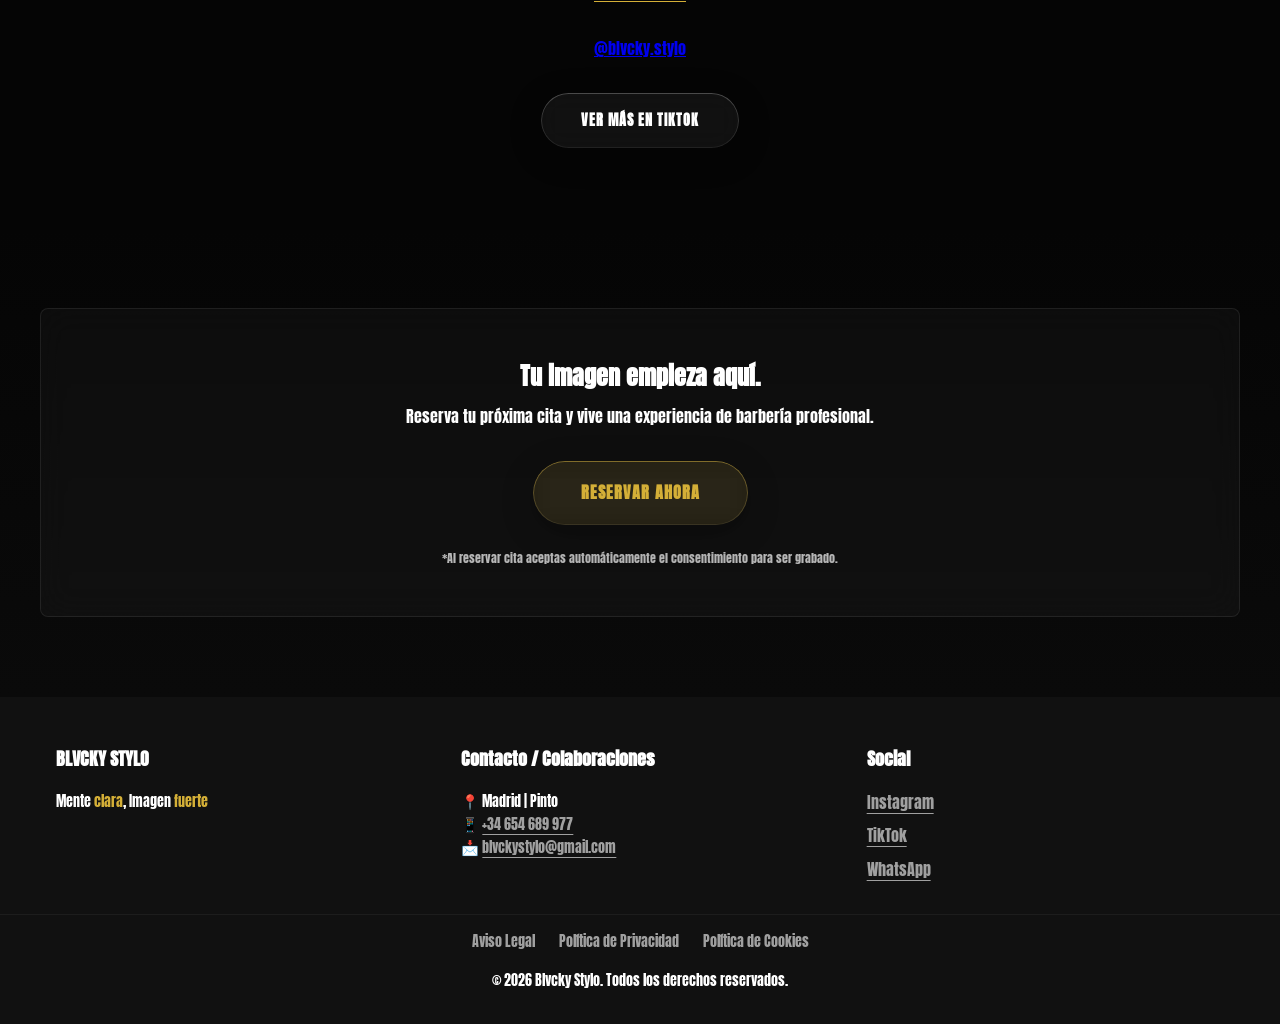
==== commit 524f2e68: "movil" ====
--- a/index.html
+++ b/index.html
@@ -11,7 +11,7 @@
     <link rel="preconnect" href="https://fonts.googleapis.com">
     <link rel="preconnect" href="https://fonts.gstatic.com" crossorigin>
     <link href="https://fonts.googleapis.com/css2?family=Anton&display=swap" rel="stylesheet">
-    <link rel="stylesheet" href="assets/css/style.css?v=1.1">
+    <link rel="stylesheet" href="assets/css/style.css?v=1.2">
 
     <!-- Favicon Suite -->
     <link rel="icon" type="image/svg+xml" href="assets/images/favicon.svg">
@@ -436,7 +436,7 @@
                     data-lightbox-title="Maikel Delacalle con Blvcky Stylo"
                     data-lightbox-sub="Firma #02 en la Capa Oficial del Reto">
                     <div class="artist-img-wrapper">
-                        <img src="assets/images/maikel.png" alt="Maikel Delacalle con Blvcky Stylo" loading="lazy">
+                        <img src="assets/images/maikel-hero.jpg" alt="Maikel Delacalle con Blvcky Stylo" loading="lazy">
                         <div class="artist-top-badge">Firma #02 • Desbloqueada</div>
                         <div class="artist-status-pill">
                             <svg width="12" height="12" viewBox="0 0 24 24" fill="none" stroke="currentColor"
--- a/assets/css/style.css
+++ b/assets/css/style.css
@@ -37,7 +37,10 @@
     max-width: 100vw;
 }
 
-img, video, canvas, svg {
+img,
+video,
+canvas,
+svg {
     max-width: 100%;
     height: auto;
 }
@@ -1566,6 +1569,7 @@
     grid-template-columns: repeat(8, 1fr);
     gap: 0.5rem;
     margin-top: 1.25rem;
+    width: 100%;
 }
 
 .reto-milestone-node {
@@ -1575,6 +1579,15 @@
     gap: 0.35rem;
     font-size: 0.72rem;
     letter-spacing: 0.5px;
+    min-width: 0;
+}
+
+.reto-milestone-node .node-label {
+    max-width: 100%;
+    overflow: hidden;
+    text-overflow: ellipsis;
+    white-space: nowrap;
+    text-align: center;
 }
 
 .reto-milestone-node .node-star {
@@ -2144,8 +2157,8 @@
     visibility: hidden;
     transform: translateY(-30px) scale(0.96);
     transition: opacity 0.4s cubic-bezier(0.16, 1, 0.3, 1),
-                transform 0.5s cubic-bezier(0.16, 1, 0.3, 1),
-                visibility 0.4s;
+        transform 0.5s cubic-bezier(0.16, 1, 0.3, 1),
+        visibility 0.4s;
 }
 
 .apertura-notif-tab.is-visible {
@@ -2170,8 +2183,8 @@
     -webkit-backdrop-filter: blur(20px) saturate(180%);
     border: 1px solid rgba(212, 175, 55, 0.4);
     box-shadow: 0 25px 60px rgba(0, 0, 0, 0.85),
-                0 0 35px rgba(212, 175, 55, 0.2),
-                inset 0 1px 0 rgba(255, 255, 255, 0.15);
+        0 0 35px rgba(212, 175, 55, 0.2),
+        inset 0 1px 0 rgba(255, 255, 255, 0.15);
     padding: 1.25rem;
     pointer-events: auto;
 }
@@ -2292,8 +2305,17 @@
 }
 
 @keyframes apDotPulse {
-    0%, 100% { opacity: 1; transform: scale(1); }
-    50% { opacity: 0.4; transform: scale(1.4); }
+
+    0%,
+    100% {
+        opacity: 1;
+        transform: scale(1);
+    }
+
+    50% {
+        opacity: 0.4;
+        transform: scale(1.4);
+    }
 }
 
 .apertura-notif-title {
@@ -2453,8 +2475,15 @@
 }
 
 @keyframes apLauncherIn {
-    0% { opacity: 0; transform: translateY(20px) scale(0.9); }
-    100% { opacity: 1; transform: translateY(0) scale(1); }
+    0% {
+        opacity: 0;
+        transform: translateY(20px) scale(0.9);
+    }
+
+    100% {
+        opacity: 1;
+        transform: translateY(0) scale(1);
+    }
 }
 
 .apertura-launcher-pill:hover {
@@ -2578,10 +2607,13 @@
 }
 
 @keyframes heroDotPulse {
-    0%, 100% {
+
+    0%,
+    100% {
         opacity: 1;
         transform: scale(1);
     }
+
     50% {
         opacity: 0.35;
         transform: scale(0.8);
@@ -2744,6 +2776,7 @@
     width: 100%;
     height: 100%;
     object-fit: cover;
+    object-position: center 15%;
     display: block;
     transition: transform 0.6s cubic-bezier(0.2, 0.8, 0.2, 1);
 }
@@ -3036,8 +3069,13 @@
     }
 
     .reto-progress-card {
-        padding: 1.25rem 1rem;
+        padding: 1.25rem 0.85rem;
         margin-bottom: 2.5rem;
+        overflow: hidden;
+    }
+
+    .reto-progress-header {
+        gap: 0.5rem;
     }
 
     .reto-progress-title {
@@ -3047,6 +3085,36 @@
     .reto-progress-pct {
         font-size: 0.75rem;
         padding: 0.25rem 0.6rem;
+    }
+
+    /* Reto Milestones: 2 clean rows of 4 on mobile (iPhone 13, Android, etc.) */
+    .reto-milestones-row {
+        grid-template-columns: repeat(4, 1fr);
+        gap: 0.95rem 0.35rem;
+        margin-top: 1.15rem;
+        width: 100%;
+    }
+
+    .reto-milestone-node {
+        min-width: 0;
+        width: 100%;
+        text-align: center;
+    }
+
+    .reto-milestone-node .node-star {
+        width: 30px;
+        height: 30px;
+        font-size: 0.75rem;
+    }
+
+    .reto-milestone-node .node-label {
+        font-size: 0.68rem;
+        max-width: 100%;
+        overflow: hidden;
+        text-overflow: ellipsis;
+        white-space: nowrap;
+        text-align: center;
+        display: block;
     }
 
     .reto-unlocked-grid {
@@ -3231,6 +3299,20 @@
     .reto-locked-grid {
         grid-template-columns: 1fr;
     }
+
+    .reto-milestones-row {
+        gap: 0.75rem 0.2rem;
+    }
+
+    .reto-milestone-node .node-star {
+        width: 26px;
+        height: 26px;
+        font-size: 0.68rem;
+    }
+
+    .reto-milestone-node .node-label {
+        font-size: 0.6rem;
+    }
 }
 
 /* ==========================================================================
@@ -3239,6 +3321,7 @@
 
 /* 1. FULL HD DESKTOP (min-width: 1920px) */
 @media (min-width: 1920px) {
+
     .container,
     .hero-content {
         max-width: 1520px;
@@ -3427,4 +3510,4 @@
         top: 50px;
         right: 50px;
     }
-}
+}
